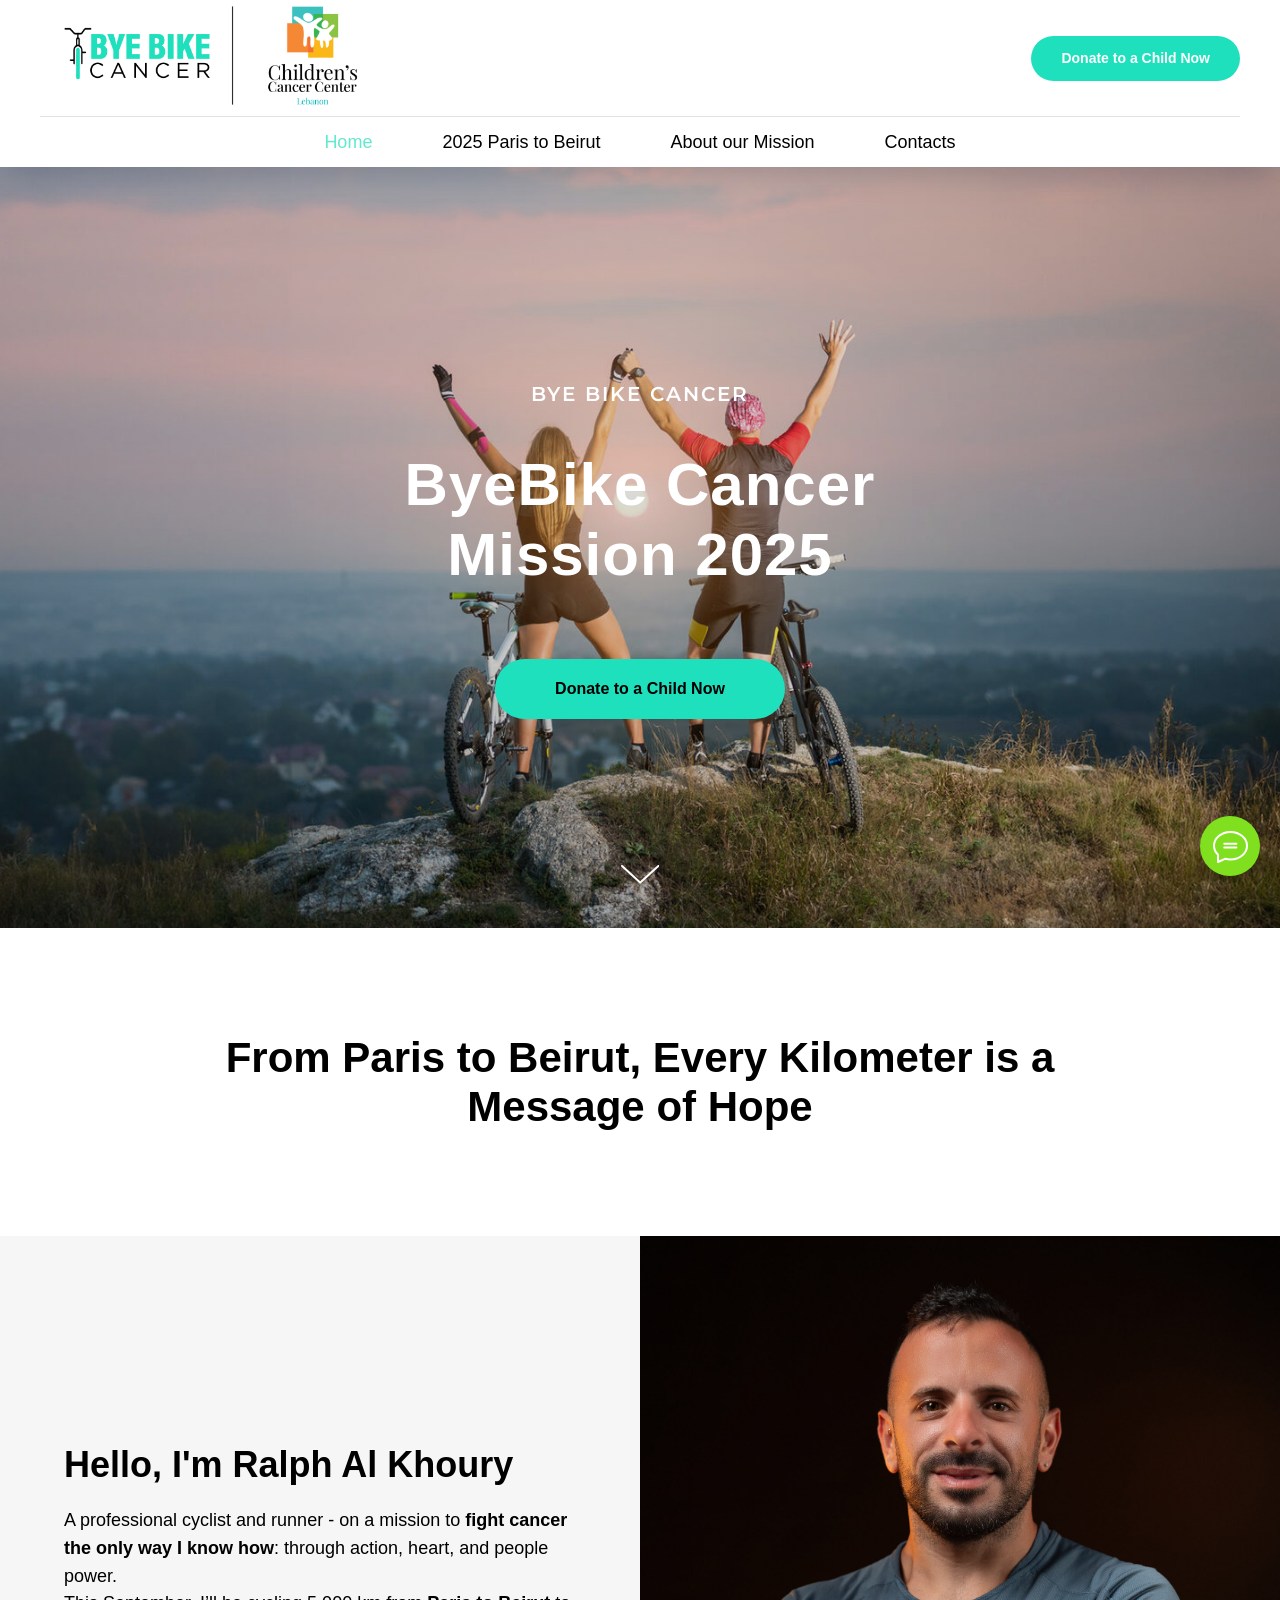
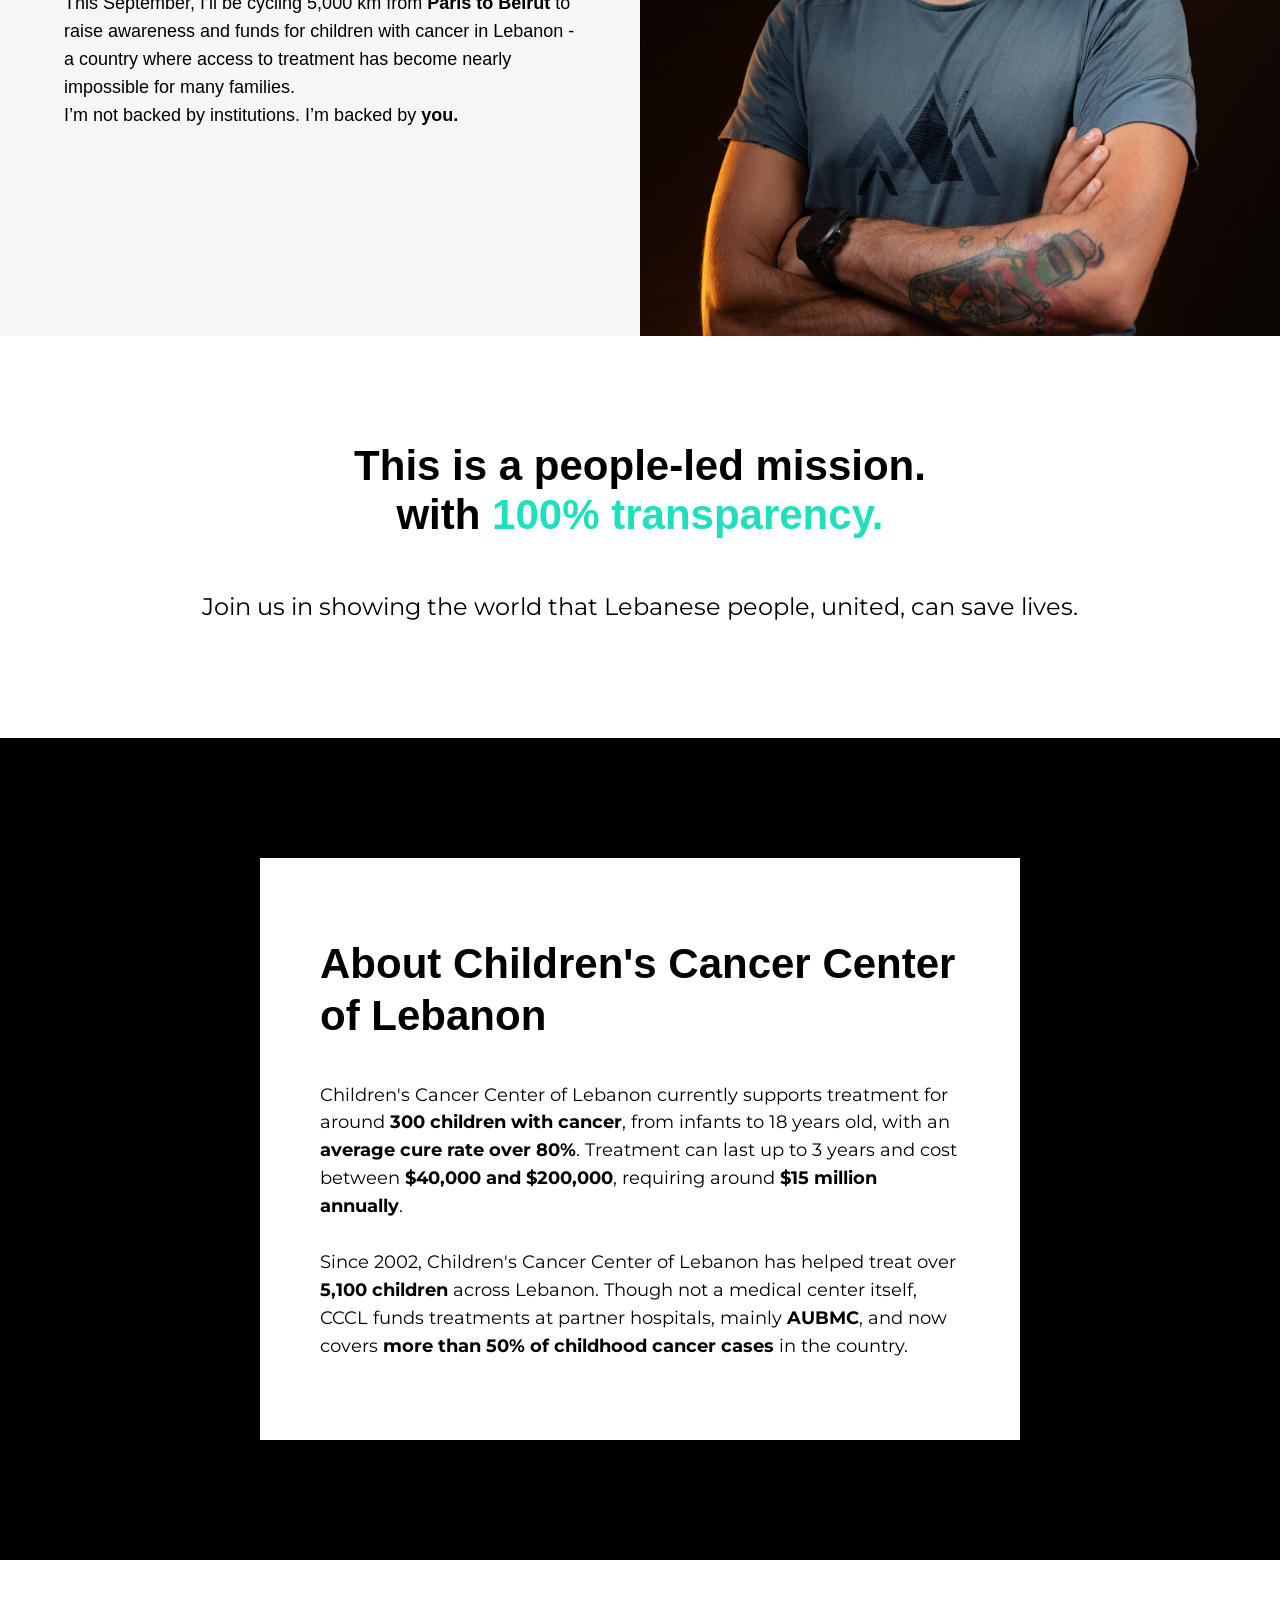
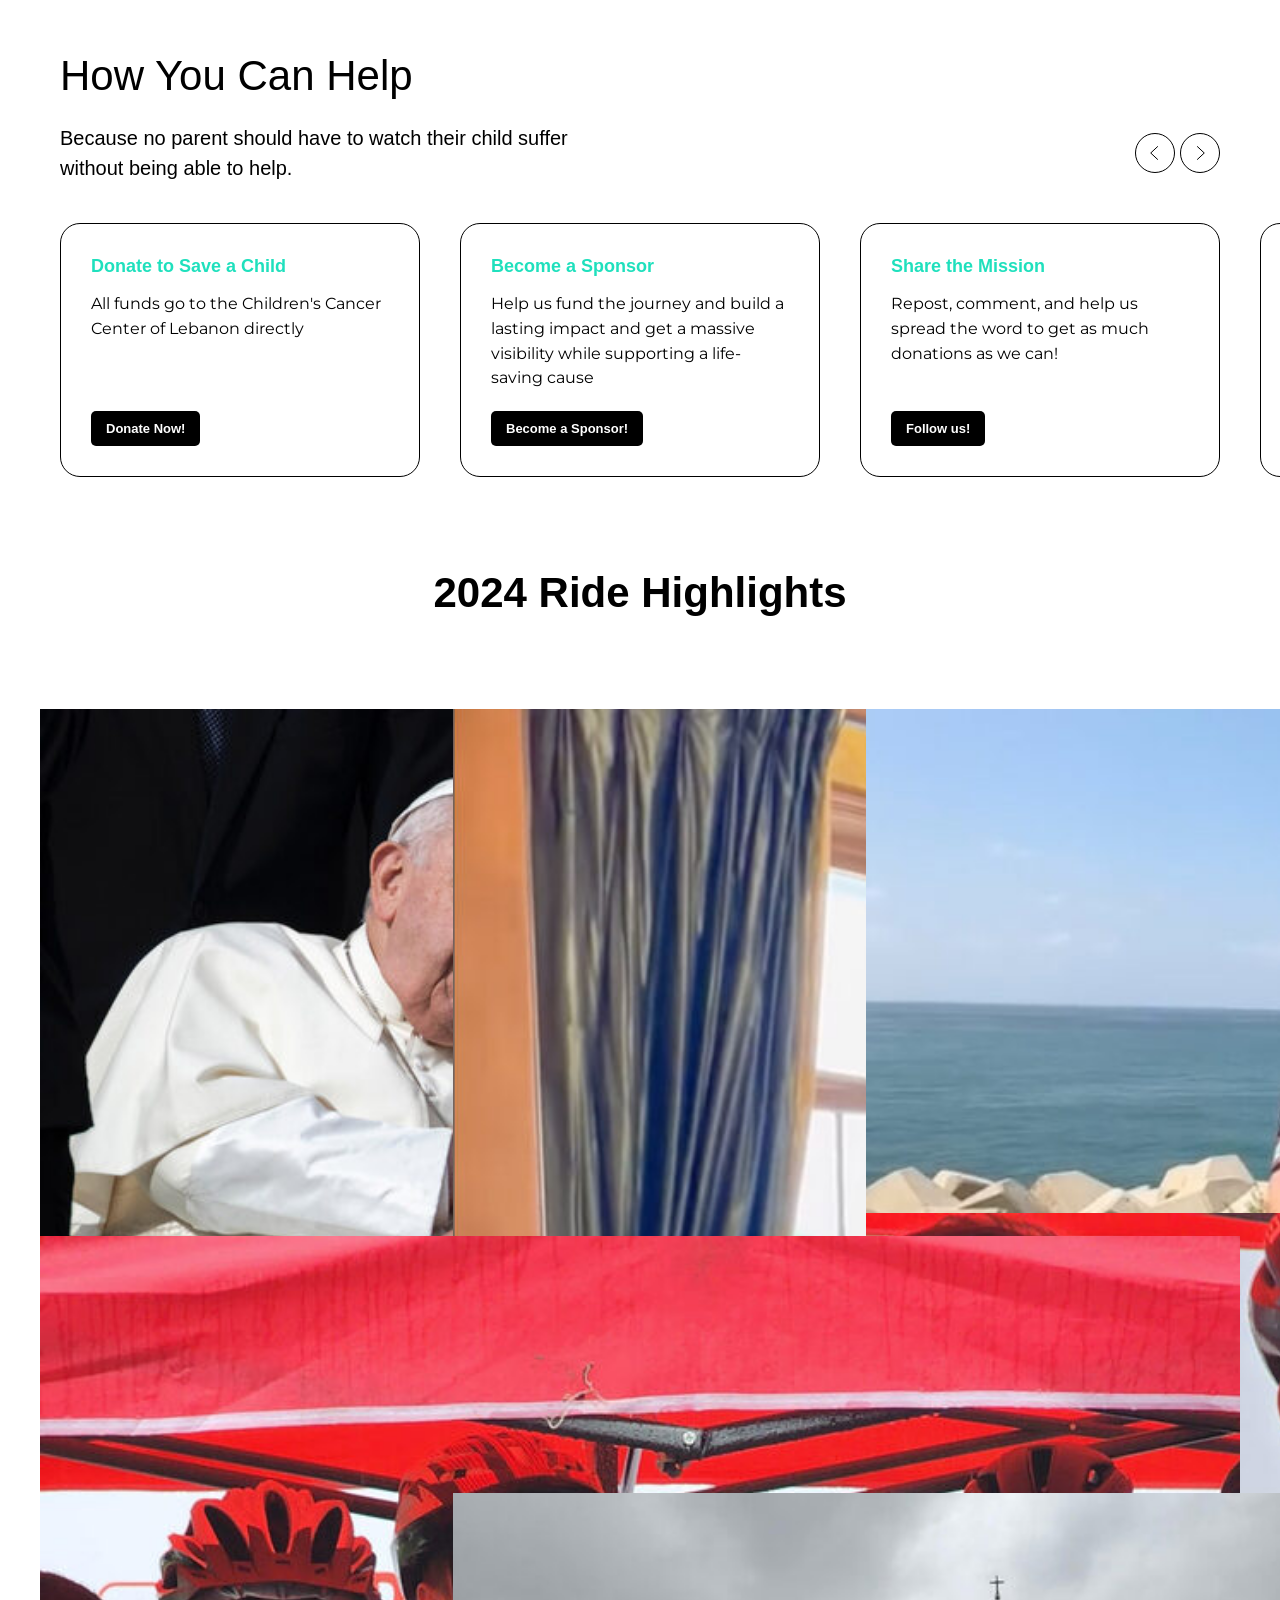
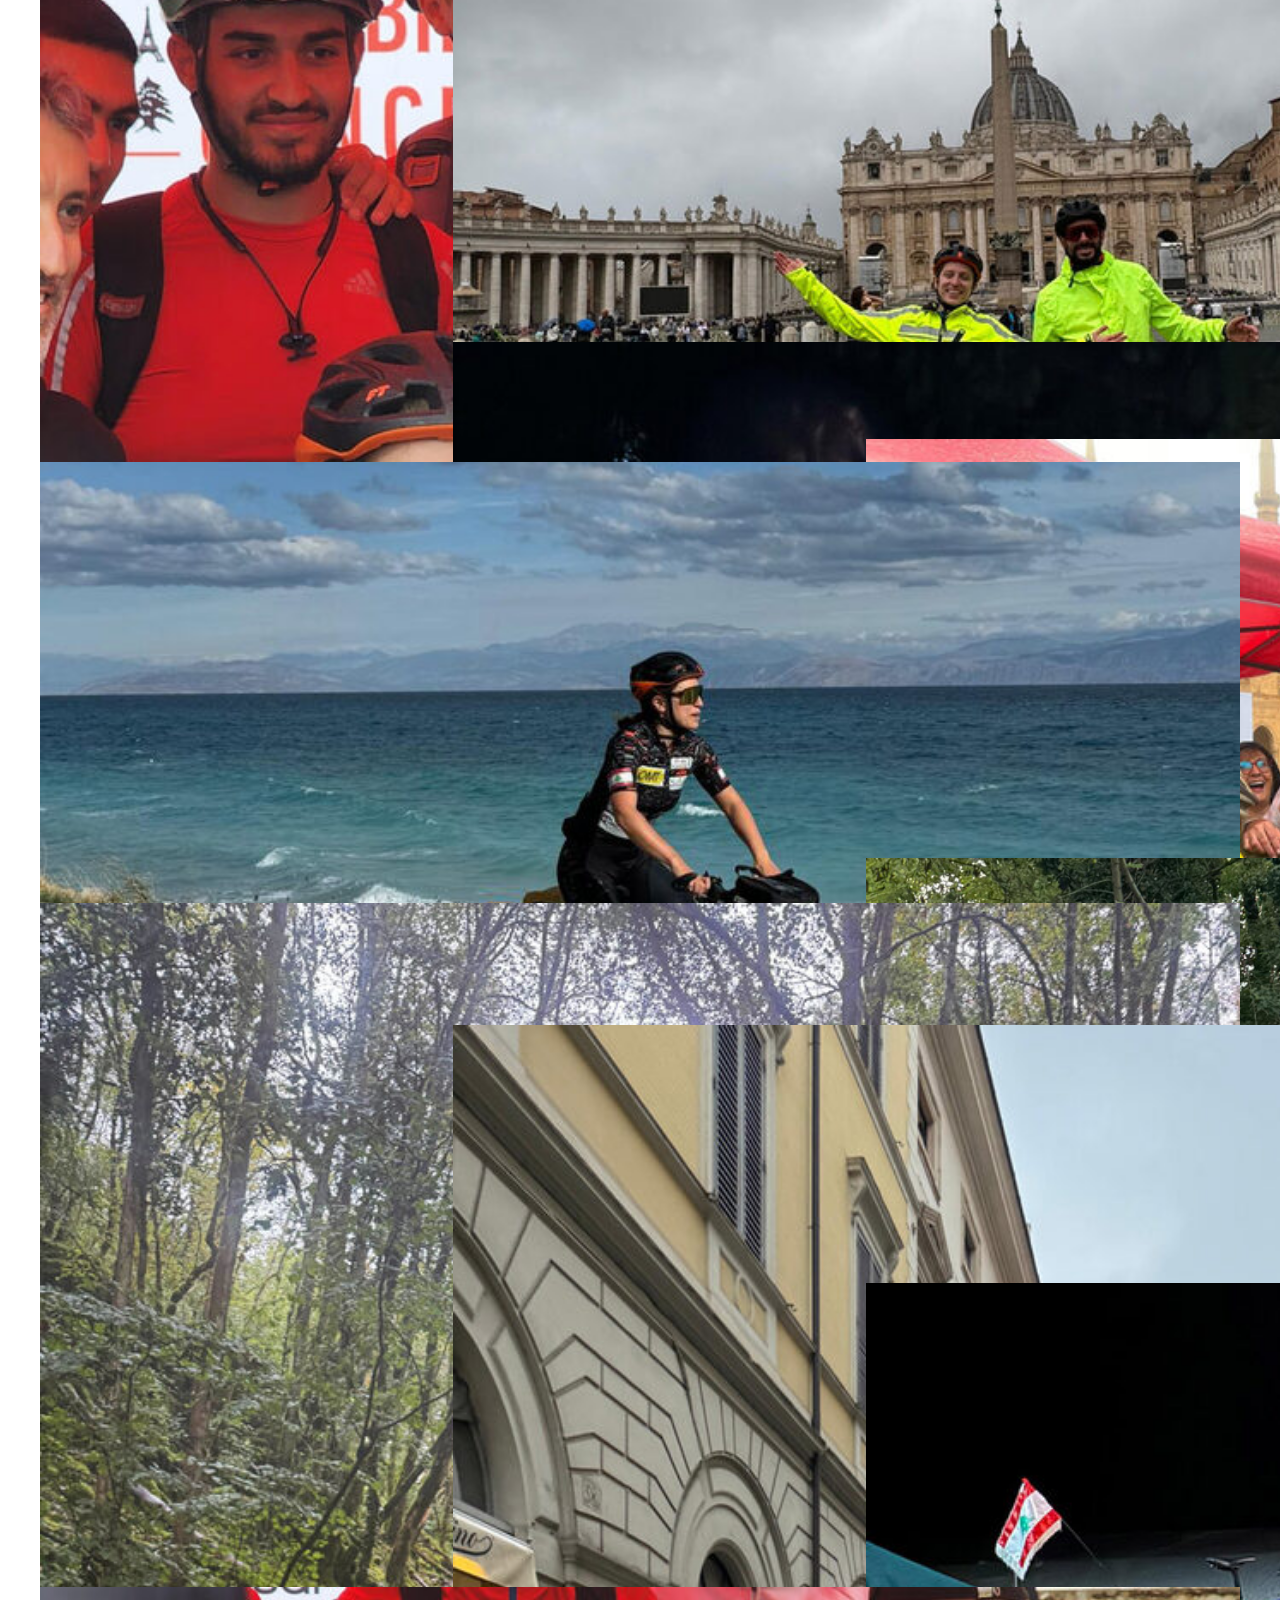
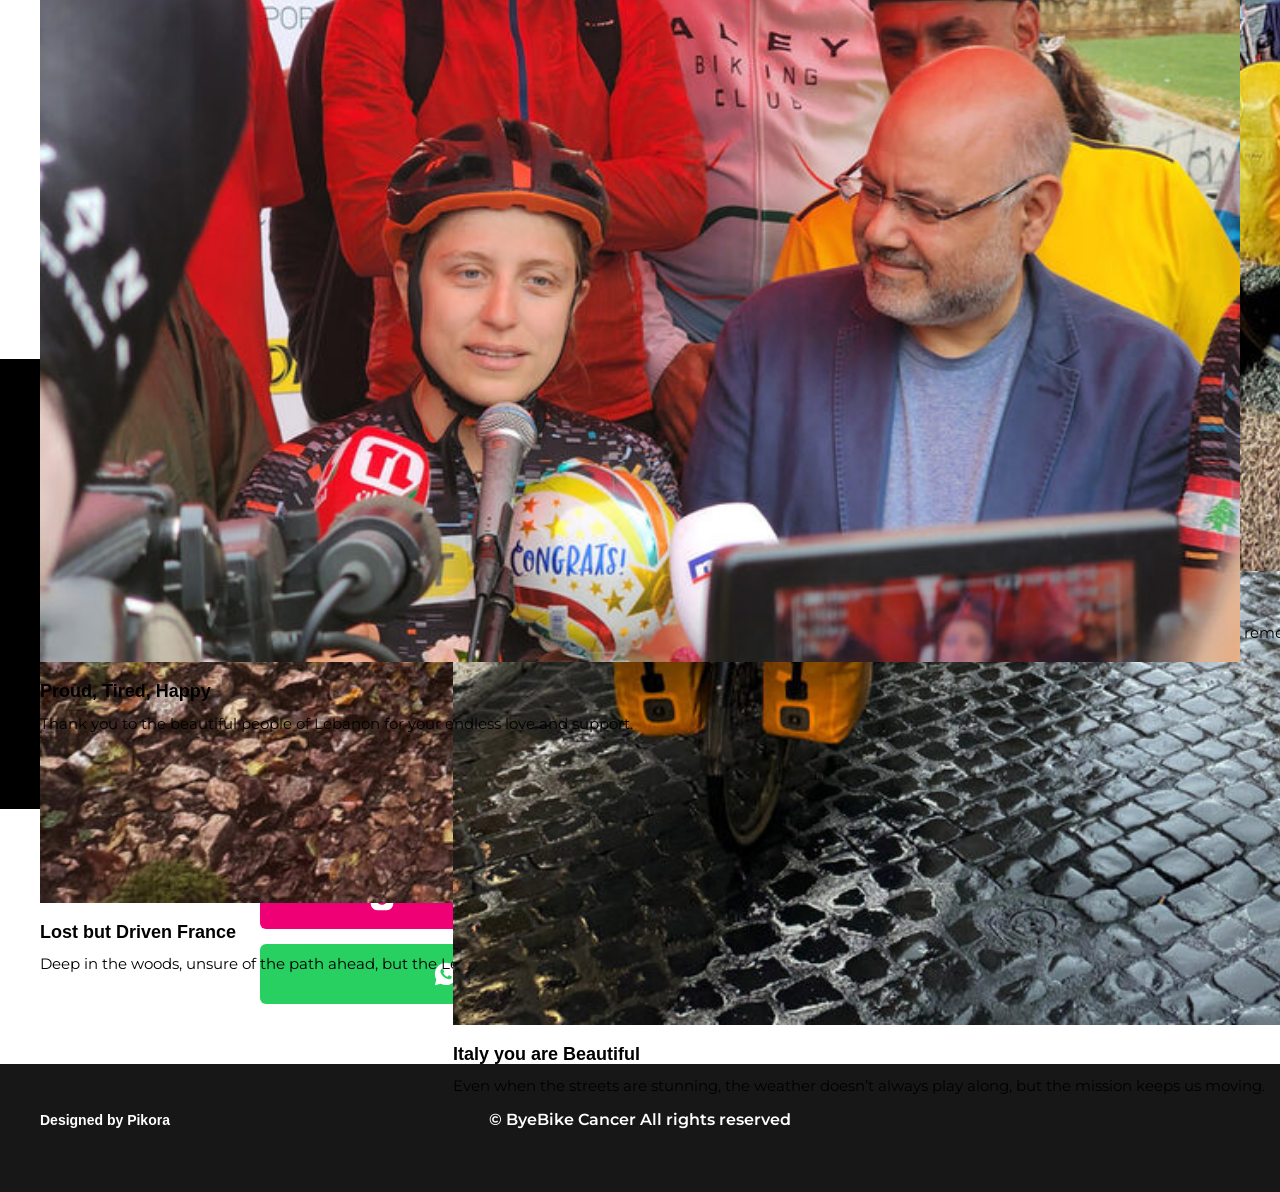
==== arrival/index.html @ 2c9d164e "Add ByeBike Cancer static site converted from Tilda export Clean-URL folder structure for GitHub Pag" ====
<!DOCTYPE html> <html lang="en"> <head> <meta charset="utf-8" /> <meta http-equiv="Content-Type" content="text/html; charset=utf-8" /> <meta name="viewport" content="width=device-width, initial-scale=1.0" /> <!--metatextblock--> <title>ByeBike Cancer | Arrival Event</title> <meta name="description" content="Want to be part of something bigger? If you live in one of the 11 countries we’ll pass through, you can join the Bye Bike Cancer ride for a day, a segment, or just a few meaningful kilometers." /> <meta property="og:url" content="https://byebikecancer.com/arrival/" /> <meta property="og:title" content="ByeBike Cancer | Arrival Event" /> <meta property="og:description" content="Want to be part of something bigger? If you live in one of the 11 countries we’ll pass through, you can join the Bye Bike Cancer ride for a day, a segment, or just a few meaningful kilometers." /> <meta property="og:type" content="website" /> <meta property="og:image" content="https://byebikecancer.com/images/tild3166-3033-4561-a639-646630363264__byebike-cancer-by-ra.jpg" /> <link rel="canonical" href="https://byebikecancer.com/arrival/"> <!--/metatextblock--> <meta name="format-detection" content="telephone=no" /> <meta http-equiv="x-dns-prefetch-control" content="on"> <link rel="dns-prefetch" href="https://ws.tildacdn.com">  <link rel="dns-prefetch" href="https://fonts.tildacdn.com"> <link rel="shortcut icon" href="../images/tild3261-3633-4365-a162-386236326361__byebike-fav.jpg" type="image/x-icon" /> <!-- Assets --> <script src="https://neo.tildacdn.com/js/tilda-fallback-1.0.min.js" async charset="utf-8"></script> <link rel="stylesheet" href="../css/tilda-grid-3.0.min.css" type="text/css" media="all" onerror="this.loaderr='y';"/> <link rel="stylesheet" href="../css/tilda-blocks-page93763986.min.css?t=1769771667" type="text/css" media="all" onerror="this.loaderr='y';" /> <link rel="preconnect" href="https://fonts.gstatic.com"> <link href="https://fonts.googleapis.com/css2?family=Montserrat:wght@100..900&subset=latin,cyrillic" rel="stylesheet"> <link rel="stylesheet" href="../css/tilda-animation-2.0.min.css" type="text/css" media="all" onerror="this.loaderr='y';" /> <link rel="stylesheet" href="../css/tilda-cover-1.0.min.css" type="text/css" media="all" onerror="this.loaderr='y';" /> <link rel="stylesheet" href="../css/tilda-forms-1.0.min.css" type="text/css" media="all" onerror="this.loaderr='y';" /> <script type="text/javascript">TildaFonts=["90001","90002"];</script> <script type="text/javascript" src="../js/tilda-fonts.min.js" charset="utf-8" onerror="this.loaderr='y';"></script> <script nomodule src="../js/tilda-polyfill-1.0.min.js" charset="utf-8"></script> <script type="text/javascript">function t_onReady(func) {if(document.readyState!='loading') {func();} else {document.addEventListener('DOMContentLoaded',func);}}
function t_onFuncLoad(funcName,okFunc,time) {if(typeof window[funcName]==='function') {okFunc();} else {setTimeout(function() {t_onFuncLoad(funcName,okFunc,time);},(time||100));}}function t_throttle(fn,threshhold,scope) {return function() {fn.apply(scope||this,arguments);};}</script> <script src="../js/tilda-scripts-3.0.min.js" charset="utf-8" defer onerror="this.loaderr='y';"></script> <script src="../js/tilda-blocks-page93763986.min.js?t=1769771667" charset="utf-8" async onerror="this.loaderr='y';"></script> <script src="../js/lazyload-1.3.min.export.js" charset="utf-8" async onerror="this.loaderr='y';"></script> <script src="../js/tilda-animation-2.0.min.js" charset="utf-8" async onerror="this.loaderr='y';"></script> <script src="../js/tilda-cover-1.0.min.js" charset="utf-8" async onerror="this.loaderr='y';"></script> <script src="../js/tilda-t431-table-1.0.min.js" charset="utf-8" async onerror="this.loaderr='y';"></script> <script src="../js/tilda-forms-1.0.min.js" charset="utf-8" async onerror="this.loaderr='y';"></script> <script src="../js/tilda-menu-1.0.min.js" charset="utf-8" async onerror="this.loaderr='y';"></script> <script src="../js/tilda-skiplink-1.0.min.js" charset="utf-8" async onerror="this.loaderr='y';"></script> <script src="../js/tilda-events-1.0.min.js" charset="utf-8" async onerror="this.loaderr='y';"></script> <!-- nominify begin --><!-- Google Tag Manager --> <script>(function(w,d,s,l,i){w[l]=w[l]||[];w[l].push({'gtm.start':
new Date().getTime(),event:'gtm.js'});var f=d.getElementsByTagName(s)[0],
j=d.createElement(s),dl=l!='dataLayer'?'&l='+l:'';j.async=true;j.src=
'https://www.googletagmanager.com/gtm.js?id='+i+dl;f.parentNode.insertBefore(j,f);
})(window,document,'script','dataLayer','GTM-M7MP94B8');</script> <!-- End Google Tag Manager --><!-- nominify end --><script type="text/javascript">window.dataLayer=window.dataLayer||[];</script> <script type="text/javascript">(function() {if((/bot|google|yandex|baidu|bing|msn|duckduckbot|teoma|slurp|crawler|spider|robot|crawling|facebook/i.test(navigator.userAgent))===false&&typeof(sessionStorage)!='undefined'&&sessionStorage.getItem('visited')!=='y'&&document.visibilityState){var style=document.createElement('style');style.type='text/css';style.innerHTML='@media screen and (min-width: 980px) {.t-records {opacity: 0;}.t-records_animated {-webkit-transition: opacity ease-in-out .2s;-moz-transition: opacity ease-in-out .2s;-o-transition: opacity ease-in-out .2s;transition: opacity ease-in-out .2s;}.t-records.t-records_visible {opacity: 1;}}';document.getElementsByTagName('head')[0].appendChild(style);function t_setvisRecs(){var alr=document.querySelectorAll('.t-records');Array.prototype.forEach.call(alr,function(el) {el.classList.add("t-records_animated");});setTimeout(function() {Array.prototype.forEach.call(alr,function(el) {el.classList.add("t-records_visible");});sessionStorage.setItem("visited","y");},400);}
document.addEventListener('DOMContentLoaded',t_setvisRecs);}})();</script></head> <body class="t-body" style="margin:0;"> <!--allrecords--> <div id="allrecords" data-tilda-export="yes" class="t-records" data-hook="blocks-collection-content-node" data-tilda-project-id="13927579" data-tilda-page-id="93763986" data-tilda-page-alias="arrival" data-tilda-formskey="f36ff591d635877b6b72a7b013927579" data-tilda-cookie="no" data-tilda-lazy="yes" data-tilda-root-zone="one" data-tilda-project-headcode="yes" data-tilda-project-country="LB"> <!--header--> <header id="t-header" class="t-records" data-hook="blocks-collection-content-node" data-tilda-project-id="13927579" data-tilda-page-id="72456773" data-tilda-page-alias="menu" data-tilda-formskey="f36ff591d635877b6b72a7b013927579" data-tilda-cookie="no" data-tilda-lazy="yes" data-tilda-root-zone="one" data-tilda-project-headcode="yes" data-tilda-project-country="LB"> <div id="rec1166727266" class="r t-rec" style=" " data-animationappear="off" data-record-type="967"> <!-- T967 --> <div id="nav1166727266marker"></div> <div class="tmenu-mobile"> <div class="tmenu-mobile__container"> <div class="tmenu-mobile__text t-name t-name_md" field="menu_mob_title">&nbsp;</div> <button type="button"
class="t-menuburger t-menuburger_first "
aria-label="Navigation menu"
aria-expanded="false"> <span style="background-color:#000;"></span> <span style="background-color:#000;"></span> <span style="background-color:#000;"></span> <span style="background-color:#000;"></span> </button> <script>function t_menuburger_init(recid) {var rec=document.querySelector('#rec' + recid);if(!rec) return;var burger=rec.querySelector('.t-menuburger');if(!burger) return;var isSecondStyle=burger.classList.contains('t-menuburger_second');if(isSecondStyle&&!window.isMobile&&!('ontouchend' in document)) {burger.addEventListener('mouseenter',function() {if(burger.classList.contains('t-menuburger-opened')) return;burger.classList.remove('t-menuburger-unhovered');burger.classList.add('t-menuburger-hovered');});burger.addEventListener('mouseleave',function() {if(burger.classList.contains('t-menuburger-opened')) return;burger.classList.remove('t-menuburger-hovered');burger.classList.add('t-menuburger-unhovered');setTimeout(function() {burger.classList.remove('t-menuburger-unhovered');},300);});}
burger.addEventListener('click',function() {if(!burger.closest('.tmenu-mobile')&&!burger.closest('.t450__burger_container')&&!burger.closest('.t466__container')&&!burger.closest('.t204__burger')&&!burger.closest('.t199__js__menu-toggler')) {burger.classList.toggle('t-menuburger-opened');burger.classList.remove('t-menuburger-unhovered');}});var menu=rec.querySelector('[data-menu="yes"]');if(!menu) return;var menuLinks=menu.querySelectorAll('.t-menu__link-item');var submenuClassList=['t978__menu-link_hook','t978__tm-link','t966__tm-link','t794__tm-link','t-menusub__target-link'];Array.prototype.forEach.call(menuLinks,function(link) {link.addEventListener('click',function() {var isSubmenuHook=submenuClassList.some(function(submenuClass) {return link.classList.contains(submenuClass);});if(isSubmenuHook) return;burger.classList.remove('t-menuburger-opened');});});menu.addEventListener('clickedAnchorInTooltipMenu',function() {burger.classList.remove('t-menuburger-opened');});}
t_onReady(function() {t_onFuncLoad('t_menuburger_init',function(){t_menuburger_init('1166727266');});});</script> <style>.t-menuburger{position:relative;flex-shrink:0;width:28px;height:20px;padding:0;border:none;background-color:transparent;outline:none;-webkit-transform:rotate(0deg);transform:rotate(0deg);transition:transform .5s ease-in-out;cursor:pointer;z-index:999;}.t-menuburger span{display:block;position:absolute;width:100%;opacity:1;left:0;-webkit-transform:rotate(0deg);transform:rotate(0deg);transition:.25s ease-in-out;height:3px;background-color:#000;}.t-menuburger span:nth-child(1){top:0px;}.t-menuburger span:nth-child(2),.t-menuburger span:nth-child(3){top:8px;}.t-menuburger span:nth-child(4){top:16px;}.t-menuburger__big{width:42px;height:32px;}.t-menuburger__big span{height:5px;}.t-menuburger__big span:nth-child(2),.t-menuburger__big span:nth-child(3){top:13px;}.t-menuburger__big span:nth-child(4){top:26px;}.t-menuburger__small{width:22px;height:14px;}.t-menuburger__small span{height:2px;}.t-menuburger__small span:nth-child(2),.t-menuburger__small span:nth-child(3){top:6px;}.t-menuburger__small span:nth-child(4){top:12px;}.t-menuburger-opened span:nth-child(1){top:8px;width:0%;left:50%;}.t-menuburger-opened span:nth-child(2){-webkit-transform:rotate(45deg);transform:rotate(45deg);}.t-menuburger-opened span:nth-child(3){-webkit-transform:rotate(-45deg);transform:rotate(-45deg);}.t-menuburger-opened span:nth-child(4){top:8px;width:0%;left:50%;}.t-menuburger-opened.t-menuburger__big span:nth-child(1){top:6px;}.t-menuburger-opened.t-menuburger__big span:nth-child(4){top:18px;}.t-menuburger-opened.t-menuburger__small span:nth-child(1),.t-menuburger-opened.t-menuburger__small span:nth-child(4){top:6px;}@media (hover),(min-width:0\0){.t-menuburger_first:hover span:nth-child(1){transform:translateY(1px);}.t-menuburger_first:hover span:nth-child(4){transform:translateY(-1px);}.t-menuburger_first.t-menuburger__big:hover span:nth-child(1){transform:translateY(3px);}.t-menuburger_first.t-menuburger__big:hover span:nth-child(4){transform:translateY(-3px);}}.t-menuburger_second span:nth-child(2),.t-menuburger_second span:nth-child(3){width:80%;left:20%;right:0;}@media (hover),(min-width:0\0){.t-menuburger_second.t-menuburger-hovered span:nth-child(2),.t-menuburger_second.t-menuburger-hovered span:nth-child(3){animation:t-menuburger-anim 0.3s ease-out normal forwards;}.t-menuburger_second.t-menuburger-unhovered span:nth-child(2),.t-menuburger_second.t-menuburger-unhovered span:nth-child(3){animation:t-menuburger-anim2 0.3s ease-out normal forwards;}}.t-menuburger_second.t-menuburger-opened span:nth-child(2),.t-menuburger_second.t-menuburger-opened span:nth-child(3){left:0;right:0;width:100%!important;}.t-menuburger_third span:nth-child(4){width:70%;left:unset;right:0;}@media (hover),(min-width:0\0){.t-menuburger_third:not(.t-menuburger-opened):hover span:nth-child(4){width:100%;}}.t-menuburger_third.t-menuburger-opened span:nth-child(4){width:0!important;right:50%;}.t-menuburger_fourth{height:12px;}.t-menuburger_fourth.t-menuburger__small{height:8px;}.t-menuburger_fourth.t-menuburger__big{height:18px;}.t-menuburger_fourth span:nth-child(2),.t-menuburger_fourth span:nth-child(3){top:4px;opacity:0;}.t-menuburger_fourth span:nth-child(4){top:8px;}.t-menuburger_fourth.t-menuburger__small span:nth-child(2),.t-menuburger_fourth.t-menuburger__small span:nth-child(3){top:3px;}.t-menuburger_fourth.t-menuburger__small span:nth-child(4){top:6px;}.t-menuburger_fourth.t-menuburger__small span:nth-child(2),.t-menuburger_fourth.t-menuburger__small span:nth-child(3){top:3px;}.t-menuburger_fourth.t-menuburger__small span:nth-child(4){top:6px;}.t-menuburger_fourth.t-menuburger__big span:nth-child(2),.t-menuburger_fourth.t-menuburger__big span:nth-child(3){top:6px;}.t-menuburger_fourth.t-menuburger__big span:nth-child(4){top:12px;}@media (hover),(min-width:0\0){.t-menuburger_fourth:not(.t-menuburger-opened):hover span:nth-child(1){transform:translateY(1px);}.t-menuburger_fourth:not(.t-menuburger-opened):hover span:nth-child(4){transform:translateY(-1px);}.t-menuburger_fourth.t-menuburger__big:not(.t-menuburger-opened):hover span:nth-child(1){transform:translateY(3px);}.t-menuburger_fourth.t-menuburger__big:not(.t-menuburger-opened):hover span:nth-child(4){transform:translateY(-3px);}}.t-menuburger_fourth.t-menuburger-opened span:nth-child(1),.t-menuburger_fourth.t-menuburger-opened span:nth-child(4){top:4px;}.t-menuburger_fourth.t-menuburger-opened span:nth-child(2),.t-menuburger_fourth.t-menuburger-opened span:nth-child(3){opacity:1;}@keyframes t-menuburger-anim{0%{width:80%;left:20%;right:0;}50%{width:100%;left:0;right:0;}100%{width:80%;left:0;right:20%;}}@keyframes t-menuburger-anim2{0%{width:80%;left:0;}50%{width:100%;right:0;left:0;}100%{width:80%;left:20%;right:0;}}</style> </div> </div> <style>.tmenu-mobile{background-color:#111;display:none;width:100%;top:0;z-index:990;}.tmenu-mobile_positionfixed{position:fixed;}.tmenu-mobile__text{color:#fff;}.tmenu-mobile__container{min-height:64px;padding:20px;position:relative;box-sizing:border-box;display:-webkit-flex;display:-ms-flexbox;display:flex;-webkit-align-items:center;-ms-flex-align:center;align-items:center;-webkit-justify-content:space-between;-ms-flex-pack:justify;justify-content:space-between;}.tmenu-mobile__list{display:block;}.tmenu-mobile__burgerlogo{display:inline-block;font-size:24px;font-weight:400;white-space:nowrap;vertical-align:middle;}.tmenu-mobile__imglogo{height:auto;display:block;max-width:300px!important;box-sizing:border-box;padding:0;margin:0 auto;}@media screen and (max-width:980px){.tmenu-mobile__menucontent_hidden{display:none;height:100%;}.tmenu-mobile{display:block;}}@media screen and (max-width:980px){#rec1166727266 .t-menuburger{-webkit-order:1;-ms-flex-order:1;order:1;}}</style> <div id="nav1166727266" class="t967 t967__positionabsolute tmenu-mobile__menucontent_hidden" style="background-color: rgba(255,255,255,1); " data-bgcolor-hex="#ffffff" data-bgcolor-rgba="rgba(255,255,255,1)" data-navmarker="nav1166727266marker" data-appearoffset="" data-bgopacity-two="100" data-menushadow="" data-menushadow-css="0px 15px 30px -10px rgba(0,11,48,0.2)" data-bgopacity="1" data-bgcolor-rgba-afterscroll="rgba(255,255,255,1)" data-menu-items-align="center" data-menu="yes"> <div class="t967__maincontainer "> <div class="t967__top" style="height:13vh;"> <div class="t967__logo"> <div style="display: block;"> <a href="../"> <img class="t967__imglogo t967__imglogomobile"
src="../images/tild3062-6537-4130-b038-353565386162__00-logos.png"
imgfield="img"
style="max-width: 350px; width: 350px;"
alt=""> </a> </div> </div> <nav class="t967__listwrapper t967__mobilelist"> <ul role="list" class="t967__list"> <li class="t967__list-item"
style="padding:0 35px 0 0;"> <a class="t-menu__link-item"
href="../" data-menu-submenu-hook="" data-menu-item-number="1">
Home
</a> </li> <li class="t967__list-item"
style="padding:0 35px;"> <a class="t-menu__link-item"
href="../ride2025/" data-menu-submenu-hook="" data-menu-item-number="2">
2025 Paris to Beirut
</a> </li> <li class="t967__list-item"
style="padding:0 35px;"> <a class="t-menu__link-item"
href="../mission/" data-menu-submenu-hook="" data-menu-item-number="3">
About our Mission
</a> </li> <li class="t967__list-item"
style="padding:0 0 0 35px;"> <a class="t-menu__link-item"
href="../contact/" data-menu-submenu-hook="" data-menu-item-number="4">
Contacts
</a> </li> </ul> </nav> <div class="t967__additionalwrapper"> <a
class="t-btn t-btnflex t-btnflex_type_button t-btnflex_sm t967__button"
href="https://fundahope.com/en/campaigns/byebike-cancer"
target="_blank"><span class="t-btnflex__text">Donate to a Child Now</span> <style>#rec1166727266 .t-btnflex.t-btnflex_type_button {color:#ffffff;background-color:#1fe0bd;--border-width:0px;border-style:none !important;border-radius:100px;box-shadow:none !important;transition-duration:0.2s;transition-property:background-color,color,border-color,box-shadow,opacity,transform,gap;transition-timing-function:ease-in-out;}</style></a> </div> </div> <div class="t967__bottom" style="height:50px;"> <div class="t967__middlelinewrapper"> <div class="t967__linewrapper"> <div
class="t-divider t967__horizontalline" data-divider-fieldset="color,bordersize,opacity"
style=" "></div> </div> </div> <div class="t967__bottomwrapper" style="height:50px;"> <nav class="t967__listwrapper t967__desktoplist"> <ul role="list" class="t967__list t-menu__list t967__menualign_center" style=""> <li class="t967__list-item"
style="padding:0 35px 0 0;"> <a class="t-menu__link-item"
href="../" data-menu-submenu-hook="" data-menu-item-number="1">
Home
</a> </li> <li class="t967__list-item"
style="padding:0 35px;"> <a class="t-menu__link-item"
href="../ride2025/" data-menu-submenu-hook="" data-menu-item-number="2">
2025 Paris to Beirut
</a> </li> <li class="t967__list-item"
style="padding:0 35px;"> <a class="t-menu__link-item"
href="../mission/" data-menu-submenu-hook="" data-menu-item-number="3">
About our Mission
</a> </li> <li class="t967__list-item"
style="padding:0 0 0 35px;"> <a class="t-menu__link-item"
href="../contact/" data-menu-submenu-hook="" data-menu-item-number="4">
Contacts
</a> </li> </ul> </nav> </div> </div> </div> </div> <style>@media screen and (max-width:980px){#rec1166727266 .t967__leftcontainer{padding:20px;}}@media screen and (max-width:980px){#rec1166727266 .t967__imglogo{padding:20px 0;}}</style> <style>@media screen and (max-width:980px){#rec1166727266 .tmenu-mobile{background-color:#ffffff;}}</style> <script>t_onReady(function() {t_onFuncLoad('t_menu__highlightActiveLinks',function() {t_menu__highlightActiveLinks('.t967 .t-menu__link-item');});});t_onFuncLoad('t_menu__setBGcolor',function() {window.addEventListener('resize',t_throttle(function() {t_menu__setBGcolor('1166727266','.t967');}));});t_onReady(function() {t_onFuncLoad('t_menu__setBGcolor',function() {t_menu__setBGcolor('1166727266','.t967');});t_onFuncLoad('t_menu__interactFromKeyboard',function() {t_menu__interactFromKeyboard('1166727266');});});</script> <script>t_onReady(function() {var rec=document.querySelector('#rec1166727266');if(!rec) return;var wrapperBlock=rec.querySelector('.t967');if(!wrapperBlock) return;t_onFuncLoad('t_menu__createMobileMenu',function() {t_menu__createMobileMenu('1166727266','.t967');});});</script> <style>#rec1166727266 .t-menu__link-item{-webkit-transition:color 0.3s ease-in-out,opacity 0.3s ease-in-out;transition:color 0.3s ease-in-out,opacity 0.3s ease-in-out;}#rec1166727266 .t-menu__link-item.t-active:not(.t978__menu-link){color:#1fe0bd !important;}#rec1166727266 .t-menu__link-item:not(.t-active):not(.tooltipstered):hover{color:#1fe0bd !important;}#rec1166727266 .t-menu__link-item:not(.t-active):not(.tooltipstered):focus-visible{color:#1fe0bd !important;}@supports (overflow:-webkit-marquee) and (justify-content:inherit){#rec1166727266 .t-menu__link-item,#rec1166727266 .t-menu__link-item.t-active{opacity:1 !important;}}</style> <style> #rec1166727266 .t967__additional-descr{font-family:'Montserrat';}</style> <style>#rec1166727266 .t967 {box-shadow:0px 15px 30px -10px rgba(0,11,48,0.2);}</style> </div> <div id="rec1183327201" class="r t-rec" style=" " data-animationappear="off" data-record-type="825"> <!-- t825 --> <div class="t825"> <div class="t825__btn"
style="bottom:20px;right:20px;left:initial;"> <button type="button" class="t825__btn_wrapper t825__btn_animate" style="background:#80e01f;"> <div class="t825__animated-circle" style="border-color:#80e01f;"></div> <svg role="presentation" class="t825__icon" width="35" height="32" viewBox="0 0 35 32" fill="none" xmlns="http://www.w3.org/2000/svg"> <path stroke="#ffffff" stroke-width="2" stroke-miterlimit="10" stroke-linecap="round" stroke-linejoin="round" fill="none" d="M11.2667 12.6981H23.3667M11.2667 16.4717H23.3667M4.8104 23.5777C2.4311 21.1909 1 18.1215 1 14.7736C1 7.16679 8.38723 1 17.5 1C26.6128 1 34 7.16679 34 14.7736C34 22.3804 26.6128 28.5472 17.5 28.5472C15.6278 28.5472 13.8286 28.2868 12.1511 27.8072L12 27.7925L5.03333 31V23.8219L4.8104 23.5777Z" /> </svg> <svg role="presentation" class="t825__icon-close" width="16px" height="16px" viewBox="0 0 23 23" version="1.1" xmlns="http://www.w3.org/2000/svg" xmlns:xlink="http://www.w3.org/1999/xlink"> <g stroke="none" stroke-width="1" fill="#000" fill-rule="evenodd"> <rect transform="translate(11.313708, 11.313708) rotate(-45.000000) translate(-11.313708, -11.313708)" x="10.3137085" y="-3.6862915" width="2" height="30"></rect> <rect transform="translate(11.313708, 11.313708) rotate(-315.000000) translate(-11.313708, -11.313708)" x="10.3137085" y="-3.6862915" width="2" height="30"></rect> </g> </svg> </button> </div> <div class="t825__popup" data-track-popup="/tilda/popup/rec1183327201/opened"> <div class="t825__popup-container" style="bottom:95px;right:20px;left:initial;"> <div class="t825__mobile-top-panel"> <div class="t825__mobile-top-panel_wrapper"> <button type="button" class="t825__mobile-close"> <svg role="presentation" class="t825__mobile-icon-close" width="16" height="16" viewBox="0 0 23 23" xmlns="http://www.w3.org/2000/svg"> <g fill="#fff" fill-rule="evenodd"> <path d="M0 1.414 1.415 0l21.213 21.213-1.414 1.414z"/> <path d="m21.213 0 1.414 1.415L1.414 22.628 0 21.214z"/> </g> </svg> </button> </div> </div> <div class="t825__wrapper" style=""> <div class="t825__text-wrapper"> <div class="t825__title t-name t-name_xl">Contact us</div> </div> <div class="t825__messenger-wrapper"> <!-- new soclinks --> <div class="t825__messenger-block t825__messenger-block_single "><a href="https://wa.me/9613461106?text=WhatsApp" class="t825__messenger t825__whatsapp t-name t-name_lg" target="_blank" rel="nofollow noopener"><svg role="presentation" width="62" height="62" xmlns="http://www.w3.org/2000/svg"><g fill="#27D061" fill-rule="nonzero"><path d="M32.367 14.888c-8.275 0-15.004 6.726-15.007 14.993a14.956 14.956 0 0 0 2.294 7.98l.356.567-1.515 5.533 5.677-1.488.548.325a14.979 14.979 0 0 0 7.634 2.09h.006c8.268 0 14.997-6.727 15-14.995a14.9 14.9 0 0 0-4.389-10.608 14.898 14.898 0 0 0-10.604-4.397zm8.417 21.34c-.369 1.052-2.138 2.013-2.989 2.142-.763.116-1.728.164-2.789-.179a25.28 25.28 0 0 1-2.524-.949c-4.444-1.95-7.345-6.502-7.566-6.802-.222-.301-1.809-2.443-1.809-4.661 0-2.218 1.144-3.307 1.55-3.759.406-.451.886-.564 1.181-.564.295 0 .591.003.849.016.272.014.637-.105.996.773.37.903 1.255 3.12 1.366 3.346.11.225.185.488.037.79-.148.3-.222.488-.443.75-.222.264-.465.588-.664.79-.222.224-.453.469-.194.92.258.45 1.147 1.926 2.463 3.12 1.692 1.535 3.119 2.011 3.562 2.237.443.226.701.188.96-.113.258-.3 1.106-1.316 1.401-1.766.295-.45.59-.376.997-.226.406.15 2.583 1.24 3.026 1.466.443.226.738.338.849.526.11.188.11 1.09-.259 2.143z" /><path d="M31 0C13.88 0 0 13.88 0 31c0 17.12 13.88 31 31 31 17.12 0 31-13.88 31-31C62 13.88 48.12 0 31 0zm1.283 47.573h-.007c-3 0-5.948-.75-8.566-2.171l-9.502 2.48 2.543-9.243a17.735 17.735 0 0 1-2.392-8.918c.003-9.836 8.044-17.838 17.924-17.838 4.795.002 9.296 1.86 12.68 5.232 3.384 3.371 5.247 7.853 5.245 12.62-.004 9.836-8.046 17.838-17.925 17.838z" /></g></svg></a><div class="t825__messenger-descr t-descr t-descr_xs">WhatsApp</div></div> <!-- /new soclinks --> </div> </div> </div> </div> </div> <style>#rec1183327201 .t825__btn-text{background:#f6f6f6;}#rec1183327201 .t825__btn-text::after{border-left-color:#f6f6f6;border-right-color:transparent;}#rec1183327201 .t825__btn-text{color:#242424;}</style> <script>t_onReady(function() {t_onFuncLoad('t825_initPopup',function() {t825_initPopup('1183327201');});});</script> </div> </header> <!--/header--> <div id="rec1541276201" class="r t-rec t-rec_pb_45 t-screenmin-980px" style="padding-bottom:45px; " data-record-type="126" data-screen-min="980px"> <!-- T118 --> <div class="t118"> <div class="t-container"> <div class="t-col t-col_12 "> <div class="t-divider t118__line" style="background-color:#000000;opacity:0.2;"></div> </div> </div> </div> </div> <div id="rec1571068261" class="r t-rec" style=" " data-record-type="305"> <div class="t303"> <script>window.location.replace("/" + window.location.search + window.location.hash);</script> <noscript>
Redirect to URL: <a href="../">/</a> </noscript> </div> </div> <div id="rec1540965441" class="r t-rec t-rec_pt_210 t-rec_pb_90 t-screenmin-980px" style="padding-top:210px;padding-bottom:90px; " data-record-type="489" data-screen-min="980px"> <!-- T489 --> <div class="t489"> <div class="t-container"> <div class="t489__top t-col t-col_6 "> <div class="t489__title t-title t-title_md t-animate" data-animate-style="fadeinup" data-animate-group="yes" data-animate-order="1" field="title"><span style="font-size: 28px;">Gathering Point 1 </span><br /><span style="color: rgb(31, 224, 189);">Beirut Coral</span> <br /><span style="font-size: 36px;">5-45am </span><br /><span style="font-size: 36px;">Sat - Nov 22</span></div> </div> <div class="t-col t-col_6 "> <div class="t489__descr t-descr t-descr_md t-animate" data-animate-style="fadeinup" data-animate-group="yes" data-animate-order="3" data-animate-delay="0.5" field="descr">From there, we’ll head <strong>together by bus to Tripoli</strong>, where the final ride to the <strong>Children’s Cancer Center of Lebanon</strong> will begin.<br /><br />For riders joining from Beirut with their <strong>own bicycles</strong>, please <strong>drop off your bike at Coral HD</strong> on <strong>Friday, November 21, before 7:00 PM</strong> to ensure safe transport to Tripoli. <br /><br /><strong style="font-weight: 700;">Location: </strong>Coral HR, Amaret El Raoucheh Building, 583 Avenue de Gaulle, Raoucheh, Beirut</div> </div> </div> </div> <style> #rec1540965441 .t489__descr{font-family:'Montserrat';}</style> </div> <div id="rec1541343561" class="r t-rec t-rec_pt_45 t-rec_pb_45 t-screenmax-980px" style="padding-top:45px;padding-bottom:45px; " data-record-type="489" data-screen-max="980px"> <!-- T489 --> <div class="t489"> <div class="t-container"> <div class="t489__top t-col t-col_6 "> <div class="t489__title t-title t-title_md t-animate" data-animate-style="fadeinup" data-animate-group="yes" data-animate-order="1" field="title"><span style="font-size: 28px;">Gathering Point 1 </span><br /><span style="color: rgb(31, 224, 189);">Beirut Coral</span> <br /><span style="font-size: 36px;">5-45am </span><br /><span style="font-size: 36px;">Sat - Nov 22</span></div> </div> <div class="t-col t-col_6 "> <div class="t489__descr t-descr t-descr_md t-animate" data-animate-style="fadeinup" data-animate-group="yes" data-animate-order="3" data-animate-delay="0.5" field="descr">From there, we’ll head <strong>together by bus to Tripoli</strong>, where the final ride to the <strong>Children’s Cancer Center of Lebanon</strong> will begin.<br /><br />For riders joining from Beirut with their <strong>own bicycles</strong>, please <strong>drop off your bike at Coral HD</strong> on <strong>Friday, November 21, before 7:00 PM</strong> to ensure safe transport to Tripoli. <br /><br /><strong style="font-weight: 700;">Location: </strong>Coral HR, Amaret El Raoucheh Building, 583 Avenue de Gaulle, Raoucheh, Beirut</div> </div> </div> </div> <style> #rec1541343561 .t489__descr{font-family:'Montserrat';}</style> </div> <div id="rec1549688161" class="r t-rec t-rec_pt_45 t-rec_pb_45" style="padding-top:45px;padding-bottom:45px;background-color:#f6f6f6; " data-record-type="489" data-bg-color="#f6f6f6"> <!-- T489 --> <div class="t489"> <div class="t-container"> <div class="t489__top t-col t-col_6 "> <div class="t489__title t-title t-title_md t-animate" data-animate-style="fadeinup" data-animate-group="yes" data-animate-order="1" field="title"><span style="font-size: 28px;">Gathering Point 2</span><br /><span style="color: rgb(31, 224, 189);">Coral Jounieh</span><br /><span style="font-size: 36px;">6:00am </span><br /><span style="font-size: 36px;">Sat - Nov 22</span></div> </div> <div class="t-col t-col_6 "> <div class="t489__descr t-descr t-descr_md t-animate" data-animate-style="fadeinup" data-animate-group="yes" data-animate-order="3" data-animate-delay="0.5" field="descr">From there, we’ll head <strong>together by bus to Tripoli</strong>, where the final ride to the <strong>Children’s Cancer Center of Lebanon</strong> will begin.<br /><br />For riders joining from Jounieh with their <strong>own bicycles</strong>, please <strong>drop off your bike at Coral HD</strong> on <strong>Friday, November 21, before 7:00 PM</strong> to ensure safe transport to Tripoli. <br /><br /><strong style="font-weight: 700;">Location: </strong><span style="font-weight: 400;">Coral Station Kferyasin</span></div> </div> </div> </div> <style> #rec1549688161 .t489__descr{font-family:'Montserrat';}</style> </div> <div id="rec1541111271" class="r t-rec" style=" " data-record-type="476"> <!-- T476 --> <!-- cover --> <div class="t-cover" id="recorddiv1541111271"bgimgfield="img"style="height:80vh;background-image:url('../images/tild6538-6663-4463-b761-393432656332__-__resize__20x__shutterstock_4617333.jpg');"> <div class="t-cover__carrier" id="coverCarry1541111271"data-content-cover-id="1541111271"data-content-cover-bg="../images/tild6538-6663-4463-b761-393432656332__shutterstock_4617333.jpg"data-display-changed="true"data-content-cover-height="80vh"data-content-cover-parallax="fixed"data-content-use-image-for-mobile-cover=""style="height:80vh; "itemscope itemtype="http://schema.org/ImageObject"><meta itemprop="image" content="../images/tild6538-6663-4463-b761-393432656332__shutterstock_4617333.jpg"></div> <div class="t-cover__filter" style="height:80vh;background-color: #000;opacity: 0;"></div> <div class="t476"> <div class="t-container"> <div class="t476__col t-width t-width_8"> <div class="t-cover__wrapper t-valign_middle" style="height:80vh;"> <div class="t476__wrapper" data-hook-content="covercontent"> <div class="t476__content" style="background-color: #ffffff;"> <div class="t476__title t-title t-title_md t-margin_auto t-animate" data-animate-style="fadeinup" data-animate-group="yes" field="title">At each Pit Stop Free Bicycles are provided by Coral</div> <div class="t-divider t476__line" style=""></div> <div class="t476__descr t-descr t-descr_md t-margin_auto t-animate" data-animate-style="fadeinup" data-animate-group="yes" field="descr">Tripoli - Batroun - Mounsif - Okaibe - Jounieh<br /><br /><strong style="font-family: Montserrat;">Transportation back from Beirut to Tripoli is provided for everyone. </strong><span style="font-family: Montserrat;">Even if you choose to join for </span><strong style="font-family: Montserrat;">half the ride</strong><span style="font-family: Montserrat;"> up to </span><strong style="font-family: Montserrat;">Jounieh</strong><span style="font-family: Montserrat;"> return transportation is also covered after the arrival to Jounieh.</span></div> </div> </div> </div> </div> </div> </div> </div> <style> #rec1541111271 .t476__title{color:#1fe0bd;}@media screen and (min-width:900px){#rec1541111271 .t476__title{font-size:36px;}}</style> </div> <div id="rec1540437871" class="r t-rec t-rec_pt_75 t-rec_pb_60 t-screenmin-980px" style="padding-top:75px;padding-bottom:60px; " data-record-type="431" data-screen-min="980px"> <!-- t431 --> <!-- @classes: t-text t-title t-btn t-btn_sm --> <div class="t431"> <div class="t-container"> <div class="t-col t-col_10 t-prefix_1 t431__tdscale_1 t-text t-text_sm t-align_left t431__mobilescroll"> <div class="t431__wrapper-for-mobile"> <div class="t431__table-wrapper" data-auto-correct-mobile-width="false"> <table class="t431__table t431__withoutleftpadding" data-table-width="30%;25%;15%
" width="100%"></table> </div> </div> <div class="t431__data-part1" data-auto-correct-mobile-width="false" style="display: none">Pit Stop Location;Time</div> <div class="t431__data-part2" data-auto-correct-mobile-width="false" style="display: none">Coral Tripoli;7:00am
Coral Batroun;9:00am
Coral Mounsif;10:15am
Coral Okaibe;11:30am
Coral Jounieh;1:00pm
Coral HQ Beirut;2:45pm
CCCL Beirut ;3:30pm</div> </div> </div> </div> <template class="t431__btn-template"> <a
class="t-btn t-btnflex t-btnflex_type_button t-btnflex_sm"
href="../"><span class="t-btnflex__text">Button</span> <style>#rec1540437871 .t-btnflex.t-btnflex_type_button {color:#ffffff;background-color:#000000;border-style:solid !important;border-color:#000000 !important;--border-width:0px;border-radius:21px;box-shadow:none !important;transition-duration:0.2s;transition-property:background-color,color,border-color,box-shadow,opacity,transform,gap;transition-timing-function:ease-in-out;}</style></a> </template> <style>#rec1540437871 .t431 .t431__th{border-top-width:0;border-bottom-width:1px;border-right-width:0px;border-left-width:0px;border-color:#000000;}#rec1540437871 .t431 .t431__th:not(:last-child){border-right:none;}#rec1540437871 .t431 .t431__thead tr:nth-child(1) .t431__th{border-top-width:0px;}#rec1540437871 .t431 .t431__tbody tr:nth-child(1) td{border-top:0 !important;}#rec1540437871 .t431 .t431__td{border-top-width:0;border-bottom-width:1px;border-right-width:0px;border-left-width:0px;vertical-align:top;border-color:#d9d9d9;}#rec1540437871 .t431 .t431__td:not(:last-child){border-right:none;}#rec1540437871 .t431 .t431__tbody tr:nth-child(1) td{border-top-width:1px;}#rec1540437871 .t431 .t431__oddrow{background:#ffffff}#rec1540437871 .t431 .t431__evenrow{background:#eeeeee}</style> <script>t_onReady(function() {t_onFuncLoad('t431_init',function() {t431_init(1540437871);});});</script> <style> #rec1540437871 .t431 .t431__th{color:#000000;text-transform:uppercase;}#rec1540437871 .t431 .t431__td{color:#000000;font-family:'DrukTextWideTT';}</style> </div> <div id="rec1541429861" class="r t-rec t-rec_pt_75 t-rec_pb_60 t-screenmax-980px" style="padding-top:75px;padding-bottom:60px; " data-record-type="431" data-screen-max="980px"> <!-- t431 --> <!-- @classes: t-text t-title t-btn t-btn_sm --> <div class="t431"> <div class="t-container"> <div class="t-col t-col_8 t-prefix_2 t431__tdscale_1 t-text t-text_sm t-align_left t431__withoutmobilescroll"> <div class="t431__wrapper-for-mobile"> <div class="t431__table-wrapper" data-auto-correct-mobile-width="false"> <table class="t431__table t431__withoutleftpadding" data-table-width="30%;25%;15%
" width="100%"></table> </div> </div> <div class="t431__data-part1" data-auto-correct-mobile-width="false" style="display: none">Pit Stop Location;Time</div> <div class="t431__data-part2" data-auto-correct-mobile-width="false" style="display: none">Coral Tripoli;7:00am
Coral Batroun;9:00am
Coral Mounsif;10:15am
Coral Okaibe;11:30am
Coral Jounieh;1:00pm
Coral HQ Beirut;2:45pm
CCCL Beirut ;3:30pm</div> </div> </div> </div> <template class="t431__btn-template"> <a
class="t-btn t-btnflex t-btnflex_type_button t-btnflex_sm"
href="../"><span class="t-btnflex__text">Button</span> <style>#rec1541429861 .t-btnflex.t-btnflex_type_button {color:#ffffff;background-color:#000000;border-style:solid !important;border-color:#000000 !important;--border-width:0px;border-radius:21px;box-shadow:none !important;transition-duration:0.2s;transition-property:background-color,color,border-color,box-shadow,opacity,transform,gap;transition-timing-function:ease-in-out;}</style></a> </template> <style>#rec1541429861 .t431 .t431__th{border-top-width:0;border-bottom-width:1px;border-right-width:0px;border-left-width:0px;border-color:#000000;}#rec1541429861 .t431 .t431__th:not(:last-child){border-right:none;}#rec1541429861 .t431 .t431__thead tr:nth-child(1) .t431__th{border-top-width:0px;}#rec1541429861 .t431 .t431__tbody tr:nth-child(1) td{border-top:0 !important;}#rec1541429861 .t431 .t431__td{border-top-width:0;border-bottom-width:1px;border-right-width:0px;border-left-width:0px;vertical-align:top;border-color:#d9d9d9;}#rec1541429861 .t431 .t431__td:not(:last-child){border-right:none;}#rec1541429861 .t431 .t431__tbody tr:nth-child(1) td{border-top-width:1px;}#rec1541429861 .t431 .t431__oddrow{background:#ffffff}#rec1541429861 .t431 .t431__evenrow{background:#eeeeee}</style> <script>t_onReady(function() {t_onFuncLoad('t431_init',function() {t431_init(1541429861);});});</script> <style> #rec1541429861 .t431 .t431__th{color:#000000;text-transform:uppercase;}#rec1541429861 .t431 .t431__td{color:#000000;font-family:'DrukTextWideTT';}</style> </div> <div id="rec1540510611" class="r t-rec t-rec_pt_75 t-rec_pb_105" style="padding-top:75px;padding-bottom:105px;background-image:linear-gradient(0turn,rgba(246,246,246,1) 0%,rgba(247,244,243,1) 100%); " data-animationappear="off" data-record-type="678" data-bg-color="linear-gradient(0turn,rgba(246,246,246,1) 0%,rgba(247,244,243,1) 100%)"> <!-- t678 --> <div class="t678 t-input_nomargin"> <div class="t-section__container t-container t-container_flex"> <div class="t-col t-col_12 "> <div
class="t-section__title t-title t-title_xs t-align_center t-margin_auto t-animate" data-animate-style="fadeinup" data-animate-group="yes"
field="btitle"> <strong>Book your bicycle and transportation before November 15</strong> to secure your spot for the final ride!
</div> </div> </div> <style>.t-section__descr {max-width:560px;}#rec1540510611 .t-section__title {margin-bottom:75px;}#rec1540510611 .t-section__descr {}@media screen and (max-width:960px) {#rec1540510611 .t-section__title {margin-bottom:45px;}}</style> <div class="t-container"> <div class="t-col t-col_8 t-prefix_2"> <div class="t-animate" data-animate-style="fadeinup" data-animate-group="yes" data-animate-order="1"> <form
id="form1540510611" name='form1540510611' role="form" action='' method='POST' data-formactiontype="2" data-inputbox=".t-input-group" 
class="t-form js-form-proccess t-form_inputs-total_9 t-form_bbonly" data-success-callback="t678_onSuccess"> <input type="hidden" name="formservices[]" value="5cf997873a2178669cacc0e275bbd8b6" class="js-formaction-services"> <input type="hidden" name="tildaspec-formname" tabindex="-1" value="arrival form"> <!-- @classes t-title t-text t-btn --> <div class="js-successbox t-form__successbox t-text t-text_md"
aria-live="polite"
style="display:none;"></div> <div
class="t-form__inputsbox
t-form__inputsbox_vertical-form t-form__inputsbox_inrow "> <div
class=" t-input-group t-input-group_nm " data-input-lid="9137513689600" data-field-type="nm" data-field-name="Name"> <label
for='input_9137513689600'
class="t-input-title t-descr t-descr_md"
id="field-title_9137513689600" data-redactor-toolbar="no"
field="li_title__9137513689600"
style="color:;font-family:'DrukTextWideTT';">Full Name</label> <div class="t-input-block "> <input
type="text"
autocomplete="name"
name="Name"
id="input_9137513689600"
class="t-input js-tilda-rule t-input_bbonly"
value="" data-tilda-req="1" aria-required="true" data-tilda-rule="name"
aria-describedby="error_9137513689600"
style="color:#000000;border:1px solid #1fe0bd;"> </div> <div class="t-input-error" aria-live="polite" id="error_9137513689600"></div> </div> <div
class=" t-input-group t-input-group_ph " data-input-lid="9137513689602" data-field-async="true" data-field-type="ph" data-field-name="Phone"> <label
for='input_9137513689602'
class="t-input-title t-descr t-descr_md"
id="field-title_9137513689602" data-redactor-toolbar="no"
field="li_title__9137513689602"
style="color:;font-family:'DrukTextWideTT';">Phone</label> <div class="t-input-block "> <input
type="tel"
autocomplete="tel"
name="Phone"
id="input_9137513689602" data-phonemask-init="no" data-phonemask-id="1540510611" data-phonemask-lid="9137513689602"
class="t-input js-phonemask-input js-tilda-rule t-input_bbonly"
value=""
placeholder="+1(000)000-0000" data-tilda-req="1" aria-required="true" aria-describedby="error_9137513689602"
style="color:#000000;border:1px solid #1fe0bd;"> <script type="text/javascript">t_onReady(function() {t_onFuncLoad('t_loadJsFile',function() {t_loadJsFile('../js/tilda-phone-mask-1.1.min.js',function() {t_onFuncLoad('t_form_phonemask_load',function() {var phoneMasks=document.querySelectorAll('#rec1540510611 [data-phonemask-lid="9137513689602"]');t_form_phonemask_load(phoneMasks);});})})});</script> </div> <div class="t-input-error" aria-live="polite" id="error_9137513689602"></div> </div> <div
class=" t-input-group t-input-group_rd " data-input-lid="1762930038312"
role="radiogroup" aria-labelledby="field-title_1762930038312" data-field-radcb="rb" data-field-async="true" data-field-type="rd" data-field-name="Transportation From Beirut To Tripoli at 6:45 am"> <div
class="t-input-title t-descr t-descr_md"
id="field-title_1762930038312" data-redactor-toolbar="no"
field="li_title__1762930038312"
style="color:;font-family:'DrukTextWideTT';">Transportation From Beirut To Tripoli at 5:45 am</div> <div class="t-input-block t-input-block_rd-flex t-input-block_rd-width50 t-input-block_rd-mobile-half"> <div class="t-radio__wrapper"> <label
class="t-radio__item t-radio__control t-text t-text_xs"
style=""> <input
type="radio"
name="Transportation From Beirut To Tripoli at 6:45 am"
value="Yes"
class="t-radio js-tilda-rule"> <div
class="t-radio__indicator"
style="border-color:#1fe0bd"></div> <span>Yes</span> </label> <label
class="t-radio__item t-radio__control t-text t-text_xs"
style=""> <input
type="radio"
name="Transportation From Beirut To Tripoli at 6:45 am"
value="No"
class="t-radio js-tilda-rule"> <div
class="t-radio__indicator"
style="border-color:#1fe0bd"></div> <span>No</span> </label> <script>t_onReady(function() {t_onFuncLoad('t_loadJsFile',function() {t_loadJsFile('../js/tilda-variant-select-1.0.min.js',function() {t_onFuncLoad('t_input_radiobuttons_init',function() {try {t_input_radiobuttons_init('1540510611','1762930038312');} catch(e) {console.log(e)}})})});});</script> <style>#rec1540510611 .t-radio__indicator:after{background:#1fe0bd;}</style> </div> </div> <div class="t-input-error" aria-live="polite" id="error_1762930038312"></div> </div> <div
class=" t-input-group t-input-group_rd " data-input-lid="1762927950271"
role="radiogroup" aria-labelledby="field-title_1762927950271" data-field-radcb="rb" data-field-async="true" data-field-type="rd" data-field-name="Transportation From Jounieh To Tripoli at 7:00 am"> <div
class="t-input-title t-descr t-descr_md"
id="field-title_1762927950271" data-redactor-toolbar="no"
field="li_title__1762927950271"
style="color:;font-family:'DrukTextWideTT';">Transportation From Jounieh To Tripoli at 6:00 am</div> <div class="t-input-block t-input-block_rd-flex t-input-block_rd-width50 t-input-block_rd-mobile-half"> <div class="t-radio__wrapper"> <label
class="t-radio__item t-radio__control t-text t-text_xs"
style=""> <input
type="radio"
name="Transportation From Jounieh To Tripoli at 7:00 am"
value="Yes"
class="t-radio js-tilda-rule"> <div
class="t-radio__indicator"
style="border-color:#1fe0bd"></div> <span>Yes</span> </label> <label
class="t-radio__item t-radio__control t-text t-text_xs"
style=""> <input
type="radio"
name="Transportation From Jounieh To Tripoli at 7:00 am"
value="No"
class="t-radio js-tilda-rule"> <div
class="t-radio__indicator"
style="border-color:#1fe0bd"></div> <span>No</span> </label> <script>t_onReady(function() {t_onFuncLoad('t_loadJsFile',function() {t_loadJsFile('../js/tilda-variant-select-1.0.min.js',function() {t_onFuncLoad('t_input_radiobuttons_init',function() {try {t_input_radiobuttons_init('1540510611','1762927950271');} catch(e) {console.log(e)}})})});});</script> <style>#rec1540510611 .t-radio__indicator:after{background:#1fe0bd;}</style> </div> </div> <div class="t-input-error" aria-live="polite" id="error_1762927950271"></div> </div> <div
class=" t-input-group t-input-group_sb " data-input-lid="9137513689603" data-field-type="sb" data-field-name="Choose your Location to Start the Ride"> <label
for='input_9137513689603'
class="t-input-title t-descr t-descr_md"
id="field-title_9137513689603" data-redactor-toolbar="no"
field="li_title__9137513689603"
style="color:;font-family:'DrukTextWideTT';">Choose your Location to Start the Ride</label> <div class="t-input-block "> <div class="t-select__wrapper t-select__wrapper_bbonly"> <select
name="Choose your Location to Start the Ride"
id="input_9137513689603"
class="t-select js-tilda-rule t-select_bbonly" data-tilda-req="1" aria-required="true" style="color:#000000;border:1px solid #1fe0bd;"> <option
value="Tripoli "
style="color:#000000;">
Tripoli 
</option> <option
value="Batroun "
style="color:#000000;">
Batroun 
</option> <option
value="Mounsif "
style="color:#000000;">
Mounsif 
</option> <option
value="Okaibe "
style="color:#000000;">
Okaibe 
</option> <option
value="Jounieh "
style="color:#000000;">
Jounieh 
</option> <option
value="CCCL"
style="color:#000000;">
CCCL
</option> <option
value=""
style="color:#000000;"> </option> </select> <style>#rec1540510611 .t-select__wrapper:after{border-top-color:#1fe0bd;}</style> </div> </div> <div class="t-input-error" aria-live="polite" id="error_9137513689603"></div> </div> <div
class=" t-input-group t-input-group_rd " data-input-lid="1762768659549"
role="radiogroup" aria-labelledby="field-title_1762768659549" data-field-radcb="rb" data-field-async="true" data-field-type="rd" data-field-name="I will ride my own Bicycle"> <div
class="t-input-title t-descr t-descr_md"
id="field-title_1762768659549" data-redactor-toolbar="no"
field="li_title__1762768659549"
style="color:;font-family:'DrukTextWideTT';">I will ride my own Bicycle </div> <div class="t-input-block t-input-block_rd-flex t-input-block_rd-width50 t-input-block_rd-mobile-half"> <div class="t-radio__wrapper"> <label
class="t-radio__item t-radio__control t-text t-text_xs"
style=""> <input
type="radio"
name="I will ride my own Bicycle"
value="Yes"
class="t-radio js-tilda-rule"> <div
class="t-radio__indicator"
style="border-color:#1fe0bd"></div> <span>Yes</span> </label> <label
class="t-radio__item t-radio__control t-text t-text_xs"
style=""> <input
type="radio"
name="I will ride my own Bicycle"
value="No"
class="t-radio js-tilda-rule"> <div
class="t-radio__indicator"
style="border-color:#1fe0bd"></div> <span>No</span> </label> <script>t_onReady(function() {t_onFuncLoad('t_loadJsFile',function() {t_loadJsFile('../js/tilda-variant-select-1.0.min.js',function() {t_onFuncLoad('t_input_radiobuttons_init',function() {try {t_input_radiobuttons_init('1540510611','1762768659549');} catch(e) {console.log(e)}})})});});</script> <style>#rec1540510611 .t-radio__indicator:after{background:#1fe0bd;}</style> </div> </div> <div class="t-input-error" aria-live="polite" id="error_1762768659549"></div> </div> <div
class=" t-input-group t-input-group_rd " data-input-lid="1762775035346"
role="radiogroup" aria-labelledby="field-title_1762775035346" data-field-radcb="rb" data-field-async="true" data-field-type="rd" data-field-name="I want to book a Free Bicycle"> <div
class="t-input-title t-descr t-descr_md"
id="field-title_1762775035346" data-redactor-toolbar="no"
field="li_title__1762775035346"
style="color:;font-family:'DrukTextWideTT';">I want to book a Free Bicycle</div> <div class="t-input-block t-input-block_rd-flex t-input-block_rd-width50 t-input-block_rd-mobile-half"> <div class="t-radio__wrapper"> <label
class="t-radio__item t-radio__control t-text t-text_xs"
style=""> <input
type="radio"
name="I want to book a Free Bicycle"
value="Yes"
class="t-radio js-tilda-rule"> <div
class="t-radio__indicator"
style="border-color:#1fe0bd"></div> <span>Yes</span> </label> <label
class="t-radio__item t-radio__control t-text t-text_xs"
style=""> <input
type="radio"
name="I want to book a Free Bicycle"
value="No"
class="t-radio js-tilda-rule"> <div
class="t-radio__indicator"
style="border-color:#1fe0bd"></div> <span>No</span> </label> <script>t_onReady(function() {t_onFuncLoad('t_loadJsFile',function() {t_loadJsFile('../js/tilda-variant-select-1.0.min.js',function() {t_onFuncLoad('t_input_radiobuttons_init',function() {try {t_input_radiobuttons_init('1540510611','1762775035346');} catch(e) {console.log(e)}})})});});</script> <style>#rec1540510611 .t-radio__indicator:after{background:#1fe0bd;}</style> </div> </div> <div class="t-input-error" aria-live="polite" id="error_1762775035346"></div> </div> <div
class=" t-input-group t-input-group_rd " data-input-lid="1762768730778"
role="radiogroup" aria-labelledby="field-title_1762768730778" data-field-radcb="rb" data-field-async="true" data-field-type="rd" data-field-name="Transportation Jounieh Back up to Tripoli (Half Ride)"> <div
class="t-input-title t-descr t-descr_md"
id="field-title_1762768730778" data-redactor-toolbar="no"
field="li_title__1762768730778"
style="color:;font-family:'DrukTextWideTT';">Transportation Jounieh Back up to Tripoli (Half Ride)</div> <div class="t-input-block t-input-block_rd-flex t-input-block_rd-width50 t-input-block_rd-mobile-half"> <div class="t-radio__wrapper"> <label
class="t-radio__item t-radio__control t-text t-text_xs"
style=""> <input
type="radio"
name="Transportation Jounieh Back up to Tripoli (Half Ride)"
value="Yes"
class="t-radio js-tilda-rule"> <div
class="t-radio__indicator"
style="border-color:#1fe0bd"></div> <span>Yes</span> </label> <label
class="t-radio__item t-radio__control t-text t-text_xs"
style=""> <input
type="radio"
name="Transportation Jounieh Back up to Tripoli (Half Ride)"
value="No"
class="t-radio js-tilda-rule"> <div
class="t-radio__indicator"
style="border-color:#1fe0bd"></div> <span>No</span> </label> <script>t_onReady(function() {t_onFuncLoad('t_loadJsFile',function() {t_loadJsFile('../js/tilda-variant-select-1.0.min.js',function() {t_onFuncLoad('t_input_radiobuttons_init',function() {try {t_input_radiobuttons_init('1540510611','1762768730778');} catch(e) {console.log(e)}})})});});</script> <style>#rec1540510611 .t-radio__indicator:after{background:#1fe0bd;}</style> </div> </div> <div class="t-input-error" aria-live="polite" id="error_1762768730778"></div> </div> <div
class=" t-input-group t-input-group_rd " data-input-lid="1762775087173"
role="radiogroup" aria-labelledby="field-title_1762775087173" data-field-radcb="rb" data-field-async="true" data-field-type="rd" data-field-name="Transportation From Beirut (End point) to Tripoli"> <div
class="t-input-title t-descr t-descr_md"
id="field-title_1762775087173" data-redactor-toolbar="no"
field="li_title__1762775087173"
style="color:;font-family:'DrukTextWideTT';">Transportation From Beirut (End point) to Tripoli</div> <div
class="t-input-subtitle t-descr t-descr_xxs t-opacity_70" data-redactor-toolbar="no"
field="li_subtitle__1762775087173"
style="color:;">The Bus can drop you anywhere on the high way along with your bicycle if you are riding your own!</div> <div class="t-input-block t-input-block_rd-flex t-input-block_rd-width50 t-input-block_rd-mobile-half"> <div class="t-radio__wrapper"> <label
class="t-radio__item t-radio__control t-text t-text_xs"
style=""> <input
type="radio"
name="Transportation From Beirut (End point) to Tripoli"
value="Yes"
class="t-radio js-tilda-rule"> <div
class="t-radio__indicator"
style="border-color:#1fe0bd"></div> <span>Yes</span> </label> <label
class="t-radio__item t-radio__control t-text t-text_xs"
style=""> <input
type="radio"
name="Transportation From Beirut (End point) to Tripoli"
value="No"
class="t-radio js-tilda-rule"> <div
class="t-radio__indicator"
style="border-color:#1fe0bd"></div> <span>No</span> </label> <script>t_onReady(function() {t_onFuncLoad('t_loadJsFile',function() {t_loadJsFile('../js/tilda-variant-select-1.0.min.js',function() {t_onFuncLoad('t_input_radiobuttons_init',function() {try {t_input_radiobuttons_init('1540510611','1762775087173');} catch(e) {console.log(e)}})})});});</script> <style>#rec1540510611 .t-radio__indicator:after{background:#1fe0bd;}</style> </div> </div> <div class="t-input-error" aria-live="polite" id="error_1762775087173"></div> </div> <div class="t-form__errorbox-middle"> <!--noindex--> <div
class="js-errorbox-all t-form__errorbox-wrapper"
style="display:none;" data-nosnippet
tabindex="-1"
aria-label="Form fill-in errors"> <ul
role="list"
class="t-form__errorbox-text t-text t-text_md"> <li class="t-form__errorbox-item js-rule-error js-rule-error-all"></li> <li class="t-form__errorbox-item js-rule-error js-rule-error-req"></li> <li class="t-form__errorbox-item js-rule-error js-rule-error-email"></li> <li class="t-form__errorbox-item js-rule-error js-rule-error-name"></li> <li class="t-form__errorbox-item js-rule-error js-rule-error-phone"></li> <li class="t-form__errorbox-item js-rule-error js-rule-error-minlength"></li> <li class="t-form__errorbox-item js-rule-error js-rule-error-string"></li> </ul> </div> <!--/noindex--> </div> <div class="t-form__submit"> <button
class="t-submit t-btnflex t-btnflex_type_submit t-btnflex_md"
type="submit"><span class="t-btnflex__text">Send</span> <style>#rec1540510611 .t-btnflex.t-btnflex_type_submit {color:#ffffff;background-color:#000000;--border-width:0px;border-style:none !important;box-shadow:none !important;transition-duration:0.2s;transition-property:background-color,color,border-color,box-shadow,opacity,transform,gap;transition-timing-function:ease-in-out;}@media (hover:hover) {#rec1540510611 .t-btnflex.t-btnflex_type_submit:not(.t-animate_no-hover):hover {background-color:#1fe0bd !important;}#rec1540510611 .t-btnflex.t-btnflex_type_submit:not(.t-animate_no-hover):focus-visible {background-color:#1fe0bd !important;}}</style></button> </div> </div> <div class="t-form__errorbox-bottom"> <!--noindex--> <div
class="js-errorbox-all t-form__errorbox-wrapper"
style="display:none;" data-nosnippet
tabindex="-1"
aria-label="Form fill-in errors"> <ul
role="list"
class="t-form__errorbox-text t-text t-text_md"> <li class="t-form__errorbox-item js-rule-error js-rule-error-all"></li> <li class="t-form__errorbox-item js-rule-error js-rule-error-req"></li> <li class="t-form__errorbox-item js-rule-error js-rule-error-email"></li> <li class="t-form__errorbox-item js-rule-error js-rule-error-name"></li> <li class="t-form__errorbox-item js-rule-error js-rule-error-phone"></li> <li class="t-form__errorbox-item js-rule-error js-rule-error-minlength"></li> <li class="t-form__errorbox-item js-rule-error js-rule-error-string"></li> </ul> </div> <!--/noindex--> </div> </form> <style>#rec1540510611 input::-webkit-input-placeholder {color:#000000;opacity:0.5;}#rec1540510611 input::-moz-placeholder{color:#000000;opacity:0.5;}#rec1540510611 input:-moz-placeholder {color:#000000;opacity:0.5;}#rec1540510611 input:-ms-input-placeholder{color:#000000;opacity:0.5;}#rec1540510611 textarea::-webkit-input-placeholder {color:#000000;opacity:0.5;}#rec1540510611 textarea::-moz-placeholder{color:#000000;opacity:0.5;}#rec1540510611 textarea:-moz-placeholder {color:#000000;opacity:0.5;}#rec1540510611 textarea:-ms-input-placeholder{color:#000000;opacity:0.5;}</style> </div> <div class="t678__form-bottom-text t-text t-text_xs t-animate" data-animate-style="fadeinup" data-animate-group="yes" data-animate-order="2" data-animate-delay="0.3" field="text"><strong>Don’t forget your ID!</strong><br />If you’re using a bicycle provided by <strong>Coral</strong>, please bring a valid ID for verification at pickup. <br /><br />If you want to ride your bicycle you have to take it to Coral Head Quarters on <strong>Friday, November 21, before 7:00 PM</strong> to ensure safe transport to Tripoli.<br /><br /><strong style="font-weight: 700;">Location: </strong>Coral HR, Amaret El Raoucheh Building, 583 Avenue de Gaulle, Raoucheh, Beirut</div> </div> </div> </div> <style>#rec1540510611 .t-input__vis-ph{color:#000000;}</style> <script>function t_animateInputs(recid) {var rec=document.getElementById('rec' + recid);if(!rec) return;var inputsGroup=rec.querySelectorAll('.t-input-group:not(.t-input-group_da):not(.t-input-group_uw):not(.t-input-group_ri):not(.t-input-group_cb):not(.t-input-group_rg):not(.t-input-group_rd) .t-input-block, .t-datepicker__wrapper');Array.prototype.forEach.call(inputsGroup,function(inputBlock) {if((inputBlock.closest('.t-input-group_ph')&&!inputBlock.closest('.t-input-group_ph').hasAttribute('data-init-mask'))||!inputBlock.parentElement.classList.contains('t-input-group_ph')) {inputBlock.style.position='relative';inputBlock.style.overflow='hidden';}});var inputsPhone=rec.querySelectorAll('.t-input-group.t-input-group_ph');Array.prototype.forEach.call(inputsPhone,function(inputGroup) {if(inputGroup.hasAttribute('data-init-mask')) {inputGroup.style.position='relative';}});var inputs=rec.querySelectorAll('.t-input:not(.t-inputquantity):not(.t-input-phonemask__wrap):not(.t-input-phonemask)');Array.prototype.forEach.call(inputs,function(input) {input.classList.add('t-input_pvis');var inputPlaceholder=input.getAttribute('placeholder');if(inputPlaceholder) {input.insertAdjacentHTML('afterend','<div class="t-input__vis-ph">' + inputPlaceholder + '</div>');input.setAttribute('placeholder','');input.addEventListener('blur',function() {var inputValue=input.value;if(inputValue) {input.classList.add('t-input_has-content');} else {input.classList.remove('t-input_has-content');}});if(inputPlaceholder.length<35) {var inputParent=input.closest('.t-input-block');if(inputParent) {inputParent.style.overflow='';}}}});window.addEventListener('load',function() {Array.prototype.forEach.call(inputs,function(input) {if(input.value) {input.classList.add('t-input_has-content');}});});if(/iPhone|iPad|iPod/i.test(navigator.userAgent)) {var textareas=rec.querySelectorAll('textarea:not(.t-input_bbonly)');Array.prototype.forEach.call(textareas,function(textarea) {textarea.style.paddingLeft='17px';});var iOSVersion=navigator.appVersion.match(/OS(\d+)_(\d+)_?(\d+)?/);var iOSMajorVersion='';if(iOSVersion!==null) {iOSMajorVersion=parseInt(iOSVersion[1],10);};if(iOSMajorVersion&&(iOSMajorVersion<13)) {var textareasBBonly=rec.querySelectorAll('textarea.t-input_bbonly');Array.prototype.forEach.call(textareasBBonly,function(textarea) {textarea.style.textIndent='-3px';});}}}
t_onReady(function() {t_onFuncLoad('t_animateInputs',function() {t_animateInputs('1540510611');});});</script> </div> <!--footer--> <footer id="t-footer" class="t-records" data-hook="blocks-collection-content-node" data-tilda-project-id="13927579" data-tilda-page-id="72840309" data-tilda-formskey="f36ff591d635877b6b72a7b013927579" data-tilda-cookie="no" data-tilda-lazy="yes" data-tilda-root-zone="one" data-tilda-project-headcode="yes" data-tilda-project-country="LB"> <div id="rec1181855416" class="r t-rec t-rec_pt_105 t-rec_pb_60" style="padding-top:105px;padding-bottom:60px;background-color:#000000; " data-record-type="60" data-bg-color="#000000"> <!-- T050 --> <div class="t050"> <div class="t-container t-align_center"> <div class="t-col t-col_10 t-prefix_1"> <div class="t050__title t-title t-title_xxl t-animate" data-animate-style="fadeinup" data-animate-group="yes" field="title">If You Want To <span style="color: rgb(31, 224, 189);">Support Our Mission</span> lets get in touch!</div> <div class="t050__descr t-descr t-descr_xxl t-animate" data-animate-style="fadeinup" data-animate-group="yes" field="descr">+961 3 461 106<br />ralph@byebikecancer.com<br /><br />Follow us on our Social Channels!</div> </div> </div> </div> <style> #rec1181855416 .t050__uptitle{text-transform:uppercase;}#rec1181855416 .t050__title{color:#ffffff;}@media screen and (min-width:900px){#rec1181855416 .t050__title{font-size:42px;}}#rec1181855416 .t050__descr{font-size:22px;color:#ffffff;font-family:'DrukTextWideTT';}</style> </div> <div id="rec1181875426" class="r t-rec t-rec_pt_60 t-rec_pb_60" style="padding-top:60px;padding-bottom:60px;background-color:#ffffff; " data-record-type="1036" data-bg-color="#ffffff"> <!-- t1036 --> <div class="t1036"> <div class="t1036__container t-container t-align_center"> <div class="t1036__wrapper t-col t-col_8 t-prefix_2"> <div
class="t1036__items-list t1036__items-list_3-child-in-row"> <div class="t1036__item"><a class="t-btn t-btnflex t1036__btn t1036__btn_instagram t1036__btn_md"href="https://www.instagram.com/byebikecancer/"target="_blank"rel="nofollow noopener"><svg class="t-sociallinks__svg" role="presentation" width=28px height=28px viewBox="0 0 100 100" fill="none" xmlns="http://www.w3.org/2000/svg"> <path d="M66.9644 10H33.04C20.3227 10 10 20.3227 10 32.9573V67.1167C10 79.6816 20.3227 90 33.04 90H66.96C79.6816 90 90 79.6816 90 67.0384V32.9616C90.0044 20.3227 79.6816 10 66.9644 10ZM29.2 50.0022C29.2 38.5083 38.5257 29.2 50.0022 29.2C61.4786 29.2 70.8 38.5083 70.8 50.0022C70.8 61.4961 61.4743 70.8 50.0022 70.8C38.5257 70.8 29.2 61.4961 29.2 50.0022ZM72.8854 31.2027C70.2079 31.2027 68.0789 29.0824 68.0789 26.4049C68.0789 23.7273 70.2035 21.6027 72.8854 21.6027C75.5586 21.6027 77.6833 23.7273 77.6833 26.4049C77.6833 29.0824 75.5586 31.2027 72.8854 31.2027Z" fill="#fff"/> <path d="M50.0022 36.4011C42.4659 36.4011 36.4011 42.4876 36.4011 50.0022C36.4011 57.5124 42.4659 63.6033 50.0022 63.6033C57.5429 63.6033 63.6033 57.5124 63.6033 50.0022C63.6033 42.492 57.4514 36.4011 50.0022 36.4011Z" fill="#fff"/> </svg></a> <style>#rec1181875426 .t1036__btn_instagram {color:#ffffff;background-color:#f00075;border-width:0px;border-style:none !important;border-radius:6px;box-shadow:none !important;transition-duration:0.2s;transition-property:background-color,color,border-color,box-shadow,opacity,transform,gap;transition-timing-function:ease-in-out;}</style></div><div class="t1036__item"><a class="t-btn t-btnflex t1036__btn t1036__btn_facebook t1036__btn_md"href="https://facebook.com/"target="_blank"rel="nofollow noopener"><svg class="t-sociallinks__svg" role="presentation" width=28px height=28px viewBox="0 0 100 100" fill="none" xmlns="http://www.w3.org/2000/svg"> <path d="M43.3077 14.1204C46.4333 11.1506 50.8581 10.1412 55.0516 10.0244C59.4777 9.98539 63.9037 10.0049 68.3285 10.0049C68.348 14.683 68.348 19.3416 68.3285 24.0197C65.4757 24.0197 62.6021 24.0197 59.7492 24.0197C57.9435 23.9028 56.0805 25.2811 55.7505 27.0868C55.7116 30.2125 55.7311 33.3369 55.7311 36.4625C59.9233 36.482 64.1168 36.4625 68.3091 36.482C67.9986 41.0042 67.436 45.5082 66.7761 49.9732C63.0684 50.0122 59.3608 49.9732 55.6531 49.9927C55.6142 63.3281 55.6726 76.6439 55.6336 89.9805C50.1203 90 44.6276 89.961 39.1142 90C39.0168 76.6646 39.1142 63.3293 39.0558 49.9927C36.377 49.9732 33.6788 50.0122 31 49.9732C31.0195 45.4887 31 41.0054 31 36.5404C33.6788 36.5015 36.377 36.5404 39.0558 36.521C39.1337 32.1728 38.9778 27.8052 39.1337 23.4571C39.4259 19.9833 40.7263 16.5082 43.3077 14.1204Z" fill="#fff"/> </svg></a> <style>#rec1181875426 .t1036__btn_facebook {color:#ffffff;background-color:#3b5998;border-width:0px;border-style:none !important;border-radius:6px;box-shadow:none !important;transition-duration:0.2s;transition-property:background-color,color,border-color,box-shadow,opacity,transform,gap;transition-timing-function:ease-in-out;}</style></div><div class="t1036__item"><a class="t-btn t-btnflex t1036__btn t1036__btn_tiktok t1036__btn_md"href="https://www.tiktok.com/@byebikecancer"target="_blank"rel="nofollow noopener"><svg class="t-sociallinks__svg" role="presentation" width=28px height=28px viewBox="0 0 100 100" fill="none" xmlns="http://www.w3.org/2000/svg"> <path d="M51.5101 10.0675C55.8728 10 60.2106 10.04 64.5433 10C64.8058 15.1028 66.6409 20.3005 70.3761 23.9082C74.1038 27.6059 79.3766 29.2985 84.5069 29.8711V43.2943C79.6991 43.1368 74.8688 42.1367 70.5061 40.0666C68.606 39.2066 66.8359 38.099 65.1033 36.9664C65.0808 46.707 65.1433 56.435 65.0408 66.1355C64.7808 70.7957 63.2432 75.4335 60.5331 79.2737C56.1728 85.6665 48.6049 89.8343 40.832 89.9643C36.0643 90.2368 31.3015 88.9367 27.2388 86.5416C20.5059 82.5714 15.7682 75.3035 15.0782 67.5031C14.9981 65.8355 14.9706 64.1704 15.0381 62.5428C15.6382 56.2 18.7759 50.1321 23.6461 46.0044C29.1664 41.1967 36.8993 38.9065 44.1397 40.2616C44.2072 45.1994 44.0097 50.1321 44.0097 55.0699C40.702 53.9998 36.8368 54.2999 33.9467 56.3075C31.8365 57.675 30.234 59.7702 29.3989 62.1403C28.7089 63.8304 28.9064 65.708 28.9464 67.5031C29.7389 72.9734 34.9992 77.5711 40.6145 77.0736C44.3372 77.0336 47.9049 74.8735 49.845 71.7108C50.4725 70.6032 51.1751 69.4707 51.2126 68.1681C51.5401 62.2053 51.4101 56.2675 51.4501 50.3046C51.4776 36.8664 51.4101 23.4657 51.5126 10.07L51.5101 10.0675Z" fill="#fff"/> </svg></a> <style>#rec1181875426 .t1036__btn_tiktok {color:#ffffff;background-color:#000;border-width:0px;border-style:none !important;border-radius:6px;box-shadow:none !important;transition-duration:0.2s;transition-property:background-color,color,border-color,box-shadow,opacity,transform,gap;transition-timing-function:ease-in-out;}</style></div><div class="t1036__item"><a class="t-btn t-btnflex t1036__btn t1036__btn_whatsapp t1036__btn_md"href="https://wa.me/11234567890?text=Hello%21%20I%27d%20like%20to%20place%20an%20order."target="_blank"rel="nofollow noopener"><svg class="t-sociallinks__svg" role="presentation" width=28px height=28px viewBox="0 0 100 100" fill="none"
xmlns="http://www.w3.org/2000/svg"> <path fill-rule="evenodd" clip-rule="evenodd"
d="M50.168 10C60.8239 10.004 70.8257 14.1522 78.346 21.6819C85.8676 29.2114 90.0066 39.2185 90 49.8636C89.9906 71.8252 72.1203 89.6956 50.1668 89.6956H50.1508C43.4852 89.6929 36.9338 88.0208 31.1162 84.8468L10 90.3853L15.6516 69.7437C12.1665 63.7042 10.3323 56.851 10.3349 49.8304C10.343 27.8676 28.2134 10 50.168 10V10ZM61.5376 54.7631C62.4507 55.0954 67.3433 57.5023 68.3389 58.0009C68.5313 58.0971 68.7113 58.1842 68.8784 58.265C69.5753 58.602 70.0458 58.8296 70.2462 59.1651C70.4947 59.5799 70.4947 61.5736 69.6654 63.8982C68.8359 66.2229 64.8605 68.3442 62.9478 68.63C61.2319 68.8865 59.0627 68.9928 56.6782 68.2353C55.2322 67.7767 53.3794 67.1653 51.0041 66.1392C41.6698 62.1082 35.3628 53.06 34.1747 51.3556C34.0919 51.2368 34.0341 51.1538 34.0017 51.1106L33.9981 51.1056C33.486 50.4243 29.9372 45.7022 29.9372 40.8149C29.9372 36.2325 32.1873 33.8303 33.2244 32.7232C33.2961 32.6467 33.3619 32.5763 33.4208 32.5118C34.3341 31.5149 35.412 31.2664 36.0751 31.2664C36.7385 31.2664 37.4029 31.2717 37.9826 31.301C38.0541 31.3046 38.1286 31.304 38.2056 31.3037C38.786 31.3001 39.5087 31.2957 40.2221 33.0089C40.4976 33.6707 40.9012 34.653 41.3265 35.6882C42.1818 37.7702 43.1251 40.066 43.2912 40.399C43.5397 40.8974 43.7058 41.4782 43.3736 42.1427C43.323 42.2436 43.2763 42.3387 43.2318 42.4295C42.9831 42.9364 42.7995 43.3104 42.378 43.8029C42.2125 43.9963 42.0413 44.2045 41.8703 44.4131C41.5273 44.8309 41.1842 45.2488 40.8853 45.5467C40.387 46.0425 39.8686 46.5808 40.4493 47.5777C41.0303 48.5731 43.028 51.8323 45.9867 54.472C49.1661 57.3091 51.93 58.5078 53.3318 59.1157C53.6058 59.2346 53.8279 59.3308 53.9907 59.4124C54.9849 59.9109 55.5658 59.8284 56.1465 59.1637C56.7274 58.4993 58.6347 56.2583 59.298 55.2615C59.9612 54.2646 60.6259 54.4307 61.5376 54.7631V54.7631Z"
fill="#fff" /> </svg></a> <style>#rec1181875426 .t1036__btn_whatsapp {color:#ffffff;background-color:#27d061;border-width:0px;border-style:none !important;border-radius:6px;box-shadow:none !important;transition-duration:0.2s;transition-property:background-color,color,border-color,box-shadow,opacity,transform,gap;transition-timing-function:ease-in-out;}</style></div><div class="t1036__item"><a class="t-btn t-btnflex t1036__btn t1036__btn_linkedin t1036__btn_md"href="https://www.linkedin.com/company/byebikecancer"target="_blank"rel="nofollow noopener"><svg class="t-sociallinks__svg" role="presentation" width=28px height=28px viewBox="0 0 100 100" fill="none" xmlns="http://www.w3.org/2000/svg"> <path d="M90 58.8676V88.444H72.8529V60.8481C72.8529 53.9164 70.3722 49.1856 64.1669 49.1856C59.429 49.1856 56.6096 52.374 55.3686 55.4587C54.9159 56.5614 54.7992 58.0965 54.7992 59.6388V88.444H37.6463C37.6463 88.444 37.877 41.7061 37.6463 36.8644H54.7963V44.1753C54.7617 44.2301 54.717 44.2891 54.6839 44.3425H54.7963V44.1753C57.0752 40.6654 61.1443 35.6522 70.2526 35.6522C81.5403 35.6522 90 43.025 90 58.8676ZM19.705 12C13.837 12 10 15.8486 10 20.9108C10 25.8621 13.7275 29.8274 19.4787 29.8274H19.5926C25.5745 29.8274 29.2933 25.8621 29.2933 20.9108C29.1809 15.8486 25.5745 12 19.705 12ZM11.0191 88.444H28.1647V36.8644H11.0191V88.444Z" fill="#fff"/> </svg></a> <style>#rec1181875426 .t1036__btn_linkedin {color:#ffffff;background-color:#0e76a8;border-width:0px;border-style:none !important;border-radius:6px;box-shadow:none !important;transition-duration:0.2s;transition-property:background-color,color,border-color,box-shadow,opacity,transform,gap;transition-timing-function:ease-in-out;}</style></div> </div> </div> <style>#rec1181875426 .t1036__items-list{gap:15px;-webkit-column-gap:15px;column-gap:15px;}#rec1181875426 .t1036__item{-webkit-flex-basis:calc(33.333333333333% - 15px);flex-basis:calc(33.333333333333% - 15px);}</style> </div> </div> </div> <div id="rec1181865391" class="r t-rec t-rec_pt_15 t-rec_pb_45" style="padding-top:15px;padding-bottom:45px;background-color:#171717; " data-record-type="463" data-bg-color="#171717"> <!-- T463 --> <div class="t463" id="t-footer_1181865391"> <div class="t463__maincontainer "> <div class="t463__content" style=""> <div class="t463__colwrapper"> <div class="t463__col"> <a class="t463__link" href="https://pikora.com/" target="_blank"> <div class="t463__logo t-title" field="title">Designed by Pikora</div> </a> </div> <div class="t463__col t463__col_center t-align_center"> <div class="t463__typo t463__copyright t-name t-name_xs" field="text">© ByeBike Cancer All rights reserved</div> </div> <div class="t463__col t-align_right"> </div> </div> </div> </div> </div> <style> #rec1181865391 .t463__link{font-size:14px;color:#ffffff;font-weight:600;}#rec1181865391 .t463__logo{font-size:14px;color:#ffffff;font-weight:600;}#rec1181865391 .t463__copyright{font-size:16px;font-family:'Montserrat';color:#ffffff;}</style> </div> </footer> <!--/footer--> </div> <!--/allrecords--> <!-- Stat --> <script type="text/javascript">if(!window.mainTracker) {window.mainTracker='tilda';}
window.tildastatcookie='no';setTimeout(function(){(function(d,w,k,o,g) {var n=d.getElementsByTagName(o)[0],s=d.createElement(o),f=function(){n.parentNode.insertBefore(s,n);};s.type="text/javascript";s.async=true;s.key=k;s.id="tildastatscript";s.src=g;if(w.opera=="[object Opera]") {d.addEventListener("DOMContentLoaded",f,false);} else {f();}})(document,window,'1bab086bd97ff6eef4482a7388f6c721','script','../js/tilda-stat-1.0.min.js');},2000);</script> </body> </html>
---- css/tilda-grid-3.0.min.css ----
*,*:before,*:after{-webkit-box-sizing:content-box;-moz-box-sizing:content-box;box-sizing:content-box}div,span,h1,h2,h3,h4,h5,h6,p,blockquote,pre,a,code,img,b,u,i,center,table,tr,th,td,video{margin:0;padding:0;border:0}sup{line-height:0;font-size:smaller;vertical-align:super}sub{line-height:0;font-size:smaller;vertical-align:sub}.t-clear{clear:both}.t-row{margin:0}.t-container{margin-left:auto;margin-right:auto;width:100%;max-width:1200px;padding:0}.t-container.flexx{display:-webkit-box;display:-moz-box;display:-ms-flexbox;display:-webkit-flex;display:flex}.t-container_flex{display:-webkit-box;display:-moz-box;display:-ms-flexbox;display:-webkit-flex;display:flex}.t-container_100{width:100%;padding:0}.t-container_10{margin-left:auto;margin-right:auto;width:100%;max-width:1000px;padding:0}.t-container_8{margin-left:auto;margin-right:auto;width:100%;max-width:800px;padding:0}.t-container:before,.t-container:after,.t-container_10:before,.t-container_10:after,.t-container_8:before,.t-container_8:after,.t-container_100:before,.t-container_100:after{display:table;content:" ";width:0}.t-container:after,.t-container_10:after,.t-container_8:after,.t-container_100:after{clear:both}.t-col{display:inline;float:left;margin-left:20px;margin-right:20px;width:100%}.t-col.flexx{align-items:stretch;height:inherit;margin-top:auto;margin-bottom:auto}.t-col_flex{align-items:stretch;height:inherit;margin-top:auto;margin-bottom:auto}.t-col_1{max-width:60px}.t-col_2{max-width:160px}.t-col_3{max-width:260px}.t-col_4{max-width:360px}.t-col_5{max-width:460px}.t-col_6{max-width:560px}.t-col_7{max-width:660px}.t-col_8{max-width:760px}.t-col_9{max-width:860px}.t-col_10{max-width:960px}.t-col_11{max-width:1060px}.t-col_12{max-width:1160px}.t-col_100{max-width:100vw}.t-prefix_1{padding-left:100px}.t-prefix_2{padding-left:200px}.t-prefix_3{padding-left:300px}.t-prefix_4{padding-left:400px}.t-prefix_5{padding-left:500px}.t-prefix_6{padding-left:600px}.t-prefix_7{padding-left:700px}.t-prefix_8{padding-left:800px}.t-prefix_9{padding-left:900px}.t-prefix_10{padding-left:1000px}.t-prefix_11{padding-left:1100px}.t-prefix_12{padding-left:1200px}.t-width{width:100%}.t-width_1{max-width:60px}.t-width_2{max-width:160px}.t-width_3{max-width:260px}.t-width_4{max-width:360px}.t-width_5{max-width:460px}.t-width_6{max-width:560px}.t-width_7{max-width:660px}.t-width_8{max-width:760px}.t-width_9{max-width:860px}.t-width_10{max-width:960px}.t-width_11{max-width:1060px}.t-width_12{max-width:1160px}.t-width_100{max-width:100%}.t-cell{display:table-cell;vertical-align:middle;height:100%;margin-left:0;margin-right:0}.t-cell_25{width:25vw}.t-cell_33{width:33.3333333vw}.t-cell_50{width:50vw}.t-cell_100{width:100vw}@media screen and (max-width:1200px){.t-container{max-width:960px;padding:0}.t-container_10{max-width:780px}.t-container_8{max-width:640px}.t-col{display:inline;float:left;margin-left:10px;margin-right:10px;width:100%}.t-col_1{max-width:60px}.t-col_2{max-width:140px}.t-col_3{max-width:220px}.t-col_4{max-width:300px}.t-col_5{max-width:380px}.t-col_6{max-width:460px}.t-col_7{max-width:540px}.t-col_8{max-width:620px}.t-col_9{max-width:700px}.t-col_10{max-width:780px}.t-col_11{max-width:860px}.t-col_12{max-width:940px}.t-prefix_1{padding-left:80px}.t-prefix_2{padding-left:160px}.t-prefix_3{padding-left:240px}.t-prefix_4{padding-left:320px}.t-prefix_5{padding-left:400px}.t-prefix_6{padding-left:480px}.t-prefix_7{padding-left:560px}.t-prefix_8{padding-left:640px}.t-prefix_9{padding-left:720px}.t-prefix_10{padding-left:800px}.t-prefix_11{padding-left:880px}.t-prefix_12{padding-left:960px}.t-width_1{max-width:60px}.t-width_2{max-width:140px}.t-width_3{max-width:220px}.t-width_4{max-width:300px}.t-width_5{max-width:380px}.t-width_6{max-width:460px}.t-width_7{max-width:540px}.t-width_8{max-width:620px}.t-width_9{max-width:700px}.t-width_10{max-width:780px}.t-width_11{max-width:860px}.t-width_12{max-width:940px}.t-width_100{max-width:100%}}@media screen and (max-width:960px){.t-container{max-width:640px}.t-container.flexx{display:block}.t-container_flex{display:block}.t-col{display:block;float:none;padding-left:20px;padding-right:20px;margin:0;width:100%;max-width:100%;box-sizing:border-box}.t-col_1,.t-col_2,.t-col_3,.t-col_4,.t-col_5,.t-col_6,.t-col_7,.t-col_8,.t-col_9,.t-col_10,.t-col_11,.t-col_12{width:100%;max-width:100%}.t-prefix_1,.t-prefix_2,.t-prefix_3,.t-prefix_4,.t-prefix_5,.t-prefix_6,.t-prefix_7,.t-prefix_8,.t-prefix_9,.t-prefix_10,.t-prefix_11,.t-prefix_12{padding-left:none}}
---- css/tilda-blocks-page93763986.min.css ----
.csssize{height:14631px}#allrecords .r,body{--t-headline-font:'DrukTextWideTT',Arial,sans-serif;--t-text-font:'Montserrat',Arial,sans-serif}.t-body{margin:0px}#allrecords,body{background-color:none}#allrecords{-webkit-font-smoothing:antialiased}#allrecords a{color:#ff8562;text-decoration:none}#allrecords a,#allrecords button,#allrecords .t-radio,#allrecords .t-checkbox,#allrecords .t-img-select{outline:none}#allrecords a:focus-visible,#allrecords button:focus-visible,#allrecords .t-focusable,#allrecords .t-focusable .t-btn,#allrecords .t-focusable .t-btntext,#allrecords .t-img-select:focus-visible+.t-img-select__indicator,#allrecords .t-img-select:focus-visible+.t-img-select__indicator:after,#allrecords .t-radio:focus-visible+.t-radio__indicator,#allrecords .t-checkbox:focus-visible+.t-checkbox__indicator{outline-color:#2015FF;outline-offset:4px;outline-style:auto}#allrecords .t-descr a:focus-visible,#allrecords .t-sociallinks a:focus-visible,#allrecords .ya-share2__link:focus-visible{outline-offset:2px}#allrecords a[href^=tel]{color:inherit;text-decoration:none}#allrecords ol{padding-left:22px}#allrecords ul{padding-left:20px}#allrecords b,#allrecords strong{font-weight:700}@media print{body,html{min-width:1200px;max-width:1200px;padding:0;margin:0 auto;border:none}}.t-records{-webkit-font_smoothing:antialiased;background-color:none}.t-records a{color:#ff8562;text-decoration:none}.t-records a[href^=tel]{color:inherit;text-decoration:none}.t-records ol{padding-left:22px;margin-top:0px;margin-bottom:10px}.t-records ul{padding-left:20px;margin-top:0px;margin-bottom:10px}.t-mbfix{opacity:.01;-webkit-transform:translateX(0px);-ms-transform:translateX(0px);transform:translateX(0px);position:fixed;width:100%;height:500px;background-color:white;top:0px;left:0px;z-index:10000;-webkit-transition:all 0.1s ease;transition:all 0.1s ease}.t-mbfix_hide{-webkit-transform:translateX(3000px);-ms-transform:translateX(3000px);transform:translateX(3000px)}img:not([src]){visibility:hidden}.t-body_scroll-locked{position:fixed;left:0;width:100%;height:100%;overflow:hidden}.r_anim{-webkit-transition:opacity 0.5s;transition:opacity 0.5s}.r_hidden{opacity:0}.r_showed{opacity:1}@media screen and (max-width:1024px){a:active,button:active{-webkit-tap-highlight-color:rgba(255,255,255,.1)}}.t-text{font-family:'Montserrat',Arial,sans-serif;font-weight:400;color:#000000}.t-text_xs{font-size:13px;line-height:1.55}.t-text_sm{font-size:16px;line-height:1.55}.t-text_md{font-size:18px;line-height:1.55}.t-name{font-family:'DrukTextWideTT',Arial,sans-serif;font-weight:600;color:#000000}.t-name_xs{font-size:14px;line-height:1.35}.t-name_md{font-size:18px;line-height:1.35}.t-name_lg{font-size:20px;line-height:1.35}.t-name_xl{font-size:22px;line-height:1.35}.t-title{font-family:'DrukTextWideTT',Arial,sans-serif;font-weight:600;color:#000000}.t-title_xs{font-size:42px;line-height:1.23}.t-title_md{font-size:52px;line-height:1.23}.t-title_xxl{font-size:82px;line-height:1.17}.t-descr{font-family:'DrukTextWideTT',Arial,sans-serif;font-weight:400;color:#000000}.t-descr_xxs{font-size:12px;line-height:1.55}.t-descr_xs{font-size:14px;line-height:1.55}.t-descr_md{font-size:18px;line-height:1.55}.t-descr_xxl{font-size:24px;line-height:1.45}.t-btn{display:inline-block;font-family:'DrukTextWideTT',Arial,sans-serif;border:0 none;text-align:center;white-space:nowrap;vertical-align:middle;font-weight:700;background-image:none;cursor:pointer;-webkit-appearance:none;-webkit-user-select:none;-moz-user-select:none;-ms-user-select:none;-o-user-select:none;user-select:none;-webkit-box-sizing:border-box;-moz-box-sizing:border-box;box-sizing:border-box}.t-btn td{vertical-align:middle}.t-btn_sending{opacity:.5}.t-btn_sm{height:45px;font-size:14px;padding-left:30px;padding-right:30px}.t-opacity_70{filter:alpha(opacity=70);KHTMLOpacity:.7;MozOpacity:.7;opacity:.7}.t-align_center{text-align:center}.t-align_left{text-align:left}.t-align_right{text-align:right}.t-margin_auto{margin-left:auto;margin-right:auto}.t-valign_middle{vertical-align:middle}.t-submit{font-family:'DrukTextWideTT',Arial,sans-serif}.t-input{font-family:'DrukTextWideTT',Arial,sans-serif}.t-input__vis-ph{font-family:'DrukTextWideTT',Arial,sans-serif}.t-select{font-family:'DrukTextWideTT',Arial,sans-serif}.t-input-error{font-family:'Montserrat',Arial,sans-serif}.t-form__errorbox-wrapper{font-family:'Montserrat',Arial,sans-serif}.t-form__errorbox-text{font-family:'Montserrat',Arial,sans-serif}.t-form__errorbox-item{font-family:'Montserrat',Arial,sans-serif}.t-form__successbox{font-family:'Montserrat',Arial,sans-serif}.t-rec_pt_15{padding-top:15px}.t-rec_pt_45{padding-top:45px}.t-rec_pt_60{padding-top:60px}.t-rec_pt_75{padding-top:75px}.t-rec_pt_105{padding-top:105px}.t-rec_pt_210{padding-top:210px}.t-rec_pb_45{padding-bottom:45px}.t-rec_pb_60{padding-bottom:60px}.t-rec_pb_90{padding-bottom:90px}.t-rec_pb_105{padding-bottom:105px}.t-btnflex,.t-btn.t-btnflex,.t-submit.t-btnflex{display:inline-flex;align-items:center;justify-content:center;gap:1ch;max-width:100%;height:unset;padding:0;overflow:hidden;font-family:'DrukTextWideTT',Arial,sans-serif,Arial,sans-serif;font-weight:600;line-height:var(--line-height,1.4);padding-top:calc(((var(--height,0px) - 1em * var(--line-height,1.4)) / 2) - var(--border-width,0px));padding-bottom:calc(((var(--height,0px) - 1em * var(--line-height,1.4)) / 2) - var(--border-width,0px));box-sizing:border-box;border-style:solid;border-color:transparent;border-width:var(--border-width,0);background-image:none;cursor:pointer;user-select:none;text-decoration:none;color:inherit;border-radius:0;background-color:transparent;white-space:nowrap}.t-btnflex.t-btnflex_icon_hover_only:not(:hover){gap:0}.t-btnflex__text{max-width:100%;overflow:hidden;text-align:center;white-space:inherit;text-overflow:ellipsis}.t-btnflex__icon{position:relative;flex-shrink:0;width:1.4em;height:1.4em;transition-duration:inherit}.t-btnflex.t-btnflex_icon_hover_only .t-btnflex__icon{transition-property:width;transition-timing-function:inherit}.t-btnflex.t-btnflex_icon_hover_only:not(:hover) .t-btnflex__icon{width:0}.t-btnflex__icon::before,.t-btnflex__icon::after{position:absolute;top:0;left:0;width:100%;height:100%;background-position:center;background-size:contain;background-repeat:no-repeat}.t-btnflex__icon::before{content:'';background-image:var(--icon,none);transition:opacity cubic-bezier(.25,1,.5,1),visibility cubic-bezier(.25,1,.5,1),color ease-in-out;transition-duration:inherit}.t-btnflex__icon.t-btnflex__icon_default_glyph::before{-webkit-mask-image:var(--icon,none);mask-image:var(--icon,none);-webkit-mask-position:center;mask-position:center;-webkit-mask-size:contain;mask-size:contain;-webkit-mask-repeat:no-repeat;mask-repeat:no-repeat;background-image:none;background-color:currentcolor}.t-btnflex__icon_has_hover::after{content:'';opacity:0;visibility:hidden;background-image:var(--icon-hover,none);transition:opacity cubic-bezier(.45,0,.55,1),visibility cubic-bezier(.45,0,.55,1),color ease-in-out;transition-duration:inherit}.t-btnflex__icon.t-btnflex__icon_hover_glyph::after{-webkit-mask-image:var(--icon-hover,none);mask-image:var(--icon-hover,none);-webkit-mask-position:center;mask-position:center;-webkit-mask-size:contain;mask-size:contain;-webkit-mask-repeat:no-repeat;mask-repeat:no-repeat;background-image:none;background-color:currentcolor}@media (hover:hover){.t-btnflex:hover .t-btnflex__icon_has_hover::before{opacity:0;visibility:hidden;transition-timing-function:cubic-bezier(.5,0,.75,0)}.t-btnflex:hover .t-btnflex__icon_has_hover::after{opacity:1;visibility:visible}}.t-btnflex_xs,.t-btn.t-btnflex_xs,.t-submit.t-btnflex_xs{--height:35px;font-size:13px;padding-left:15px;padding-right:15px}.t-btnflex_sm,.t-btn.t-btnflex_sm,.t-submit.t-btnflex_sm{--height:45px;font-size:14px;padding-left:30px;padding-right:30px}.t-btnflex_smd,.t-btn.t-btnflex_smd,.t-submit.t-btnflex_smd{--height:50px;font-size:15px;padding-left:44px;padding-right:44px}.t-btnflex_md,.t-btn.t-btnflex_md,.t-submit.t-btnflex_md{--height:60px;font-size:16px;padding-left:60px;padding-right:60px}.t-btnflex_lg,.t-btn.t-btnflex_lg,.t-submit.t-btnflex_lg{--height:60px;font-size:22px;padding-left:70px;padding-right:70px}.t-btnflex_xl,.t-btn.t-btnflex_xl,.t-submit.t-btnflex_xl{--height:80px;font-size:26px;padding-left:80px;padding-right:80px}.t-btnflex_xxl,.t-btn.t-btnflex_xxl,.t-submit.t-btnflex_xxl{--height:100px;font-size:30px;padding-left:90px;padding-right:90px}@media screen and (max-width:1200px){.t-text_xs{font-size:12px}.t-text_sm{font-size:14px}.t-text_md{font-size:16px}.t-descr_xxs{font-size:10px}.t-descr_xs{font-size:12px}.t-descr_md{font-size:16px}.t-descr_xxl{font-size:20px}.t-title_xs{font-size:38px}.t-title_md{font-size:48px}.t-title_xxl{font-size:78px}.t-name_xs{font-size:12px}.t-name_md{font-size:16px}.t-name_lg{font-size:18px}.t-name_xl{font-size:20px}.t-btnflex_sm,.t-btn.t-btnflex_sm,.t-submit.t-btnflex_sm{padding-left:25px;padding-right:25px}.t-btnflex_smd,.t-btn.t-btnflex_smd,.t-submit.t-btnflex_smd{padding-left:30px;padding-right:30px}.t-btnflex_md,.t-btn.t-btnflex_md,.t-submit.t-btnflex_md{padding-left:45px;padding-right:45px}.t-btnflex_lg,.t-btn.t-btnflex_lg,.t-submit.t-btnflex_lg{padding-left:55px;padding-right:55px}.t-btnflex_xl,.t-btn.t-btnflex_xl,.t-submit.t-btnflex_xl{padding-left:65px;padding-right:65px}.t-btnflex_xxl,.t-btn.t-btnflex_xxl,.t-submit.t-btnflex_xxl{padding-left:75px;padding-right:75px}}@media screen and (max-width:640px){.t-text_xs{font-size:10px;line-height:1.45}.t-text_sm{font-size:12px;line-height:1.45}.t-text_md{font-size:14px;line-height:1.45}.t-descr_xs{font-size:10px;line-height:1.45}.t-descr_md{font-size:14px;line-height:1.45}.t-descr_xxl{font-size:18px}.t-title_xs{font-size:30px}.t-title_md{font-size:30px}.t-title_xxl{font-size:36px}.t-name_xs{font-size:10px}.t-name_md{font-size:14px}.t-name_lg{font-size:16px}.t-name_xl{font-size:18px}.t-btn{white-space:normal}.t-btn_sm{padding-left:20px;padding-right:20px}.t-btnflex,.t-btn.t-btnflex,.t-submit.t-btnflex{white-space:normal}.t-btnflex_sm,.t-btn.t-btnflex_sm,.t-submit.t-btnflex_sm{padding-left:20px;padding-right:20px}.t-btnflex_smd,.t-btn.t-btnflex_smd,.t-submit.t-btnflex_smd{padding-left:25px;padding-right:25px}.t-btnflex_md,.t-btn.t-btnflex_md,.t-submit.t-btnflex_md{padding-left:30px;padding-right:30px}.t-btnflex_lg,.t-btn.t-btnflex_lg,.t-submit.t-btnflex_lg{font-size:18px;padding-left:40px;padding-right:40px}.t-btnflex_xl,.t-btn.t-btnflex_xl,.t-submit.t-btnflex_xl{font-size:22px;padding-left:50px;padding-right:50px}.t-btnflex_xxl,.t-btn.t-btnflex_xxl,.t-submit.t-btnflex_xxl{font-size:26px;padding-left:60px;padding-right:60px}}@media screen and (max-width:480px){.t-title_xxl{font-size:30px}.t-rec_pt_15{padding-top:15px}.t-rec_pt_45{padding-top:45px}.t-rec_pt_60{padding-top:60px}.t-rec_pt_75{padding-top:75px}.t-rec_pt_105{padding-top:90px}.t-rec_pt_210{padding-top:120px!important}.t-rec_pb_45{padding-bottom:45px}.t-rec_pb_60{padding-bottom:60px}.t-rec_pb_90{padding-bottom:90px}.t-rec_pb_105{padding-bottom:90px}.t-btn_sm{height:50px}.t-btnflex_xs,.t-btn.t-btnflex_xs,.t-submit.t-btnflex_xs{--height:40px}.t-btnflex_sm,.t-btn.t-btnflex_sm,.t-submit.t-btnflex_sm{--height:50px}}@media screen and (max-width:1200px){.t-screenmin-1200px{display:none}}@media screen and (max-width:980px){.t-screenmin-980px{display:none}}@media screen and (max-width:640px){.t-screenmin-640px{display:none}}@media screen and (max-width:480px){.t-screenmin-480px{display:none}}@media screen and (max-width:320px){.t-screenmin-320px{display:none}}@media screen and (min-width:321px){.t-screenmax-320px{display:none}}@media screen and (min-width:481px){.t-screenmax-480px{display:none}}@media screen and (min-width:641px){.t-screenmax-640px{display:none}}@media screen and (min-width:981px){.t-screenmax-980px{display:none}}@media screen and (min-width:1201px){.t-screenmax-1200px{display:none}}.t118{padding-top:28px;padding-bottom:28px}.t118__line{position:relative;height:1px;margin-top:.5em;margin-bottom:.5em;background-color:#000000;border:none;opacity:.2}.t489__subtitle{margin-top:24px;color:#666}@media screen and (max-width:960px){.t489__top{margin-bottom:30px}}.t476__title{margin-bottom:29px}.t476__descr{margin-top:31px}.t476__col{margin:0 auto}.t476__wrapper{padding:40px 0}.t476__line{position:relative;max-width:50px;width:100%;height:3px;margin:0 auto;background-color:#666}.t476__content{padding:80px 86px 85px;background-color:#fff}@media screen and (max-width:680px){.t476__wrapper{padding:40px 20px}.t476__content{padding:30px 20px 35px}}.t431__withoutleftpadding .t431__td:first-child{padding-left:0!important}.t431__withoutleftpadding .t431__th:first-child{padding-left:0!important}.t431__table,.t431__tbody,.t431__th,.t431__td{margin:0;padding:0;border:0 solid #ccc;vertical-align:baseline;text-align:inherit}.t431__table{table-layout:auto;border-collapse:separate;border-spacing:0}.t431__tbody{overflow-y:auto;height:inherit;vertical-align:middle}.t431__th,.t431__td{padding:20px;vertical-align:top}.t431__tdscale_1 .t431__th,.t431__tdscale_1 .t431__td{padding:20px}.t431__tdscale_2 .t431__th,.t431__tdscale_2 .t431__td{padding:30px}.t431__tdscale_3 .t431__th,.t431__tdscale_3 .t431__td{padding:40px}.t431__lightgreyborder{border:1px solid #eee!important}.t431__btnwrapper{display:inline-block}.t431__btnwrapper a{border:0;font-weight:700;box-shadow:none}@media screen and (max-width:960px){.t431__mobilescroll .t431__table-wrapper{min-width:960px}.t431__table{width:100%;table-layout:auto}.t431__table>.t431__tbody,.t431__table>.t431__thead{display:table-row-group!important}.t431__withoutmobilescroll{min-width:100%!important}.t431__wrapper-for-mobile{overflow-x:auto}.t431__withoutmobilescroll .t431__table{table-layout:auto}.t431__withoutmobilescroll .t431__td,.t431__withoutmobilescroll .t431__th{padding:20px 10px}}@media screen and (max-width:640px){.t431__mobilescroll .t431__table-wrapper{min-width:640px}.t431__td,.t431__th{-webkit-text-size-adjust:100%}}.t678 .t-form__inputsbox{-webkit-transition:max-height 0.3s cubic-bezier(.19,1,.22,1);transition:max-height 0.3s cubic-bezier(.19,1,.22,1);max-height:30000px}.t678 .t678__inputsbox_hidden.t-form__inputsbox{overflow:hidden;display:none;max-height:0;opacity:0}.t678 .t-input-group{margin-bottom:25px}.t678 .t-input-block textarea{padding-top:17px}.t678 .t-input-block textarea.t-input_pvis{padding-top:26px}.t678 .t-input-phonemask__wrap{background-color:#fff}.t678 .t-input-title{padding-bottom:5px}.t678 .t-input-subtitle{padding-bottom:15px}.t678 .t-input-group_rd .t-input-subtitle{padding-bottom:5px}.t678 .t-inputtime,.t678 .t-datepicker__wrapper{max-width:245px}.t678 .t-input-group_inrow .t-inputtime,.t678 .t-input-group_inrow .t-datepicker__wrapper{max-width:100%}.t678 .t-form__submit{display:block;text-align:center;vertical-align:middle;height:100%;margin-top:30px;margin-bottom:10px}.t678 .t-form__inputsbox_flex .t-form__submit{margin-top:5px}.t678 .t-form_bbonly .t-form__inputsbox_flex .t-form__submit{margin-top:0}.t678 .t-form__inputsbox_flex .t-form__errorbox-wrapper{margin-bottom:25px}.t678 .t-form_bbonly .t-form__inputsbox_flex .t-form__errorbox-wrapper{margin-bottom:30px}.t678 .t-form_bbonly .t-input-title{padding-bottom:0;margin-bottom:0}.t678 .t-form_bbonly .t-input-subtitle{padding-bottom:0;padding-top:5px}.t678 .t-form_bbonly .t-input-group{margin-bottom:35px}.t678 .t-form__inputsbox .t-input-group_st .t-input-block{display:none;margin-bottom:0}.t678 .t678__form-bottom-text{margin-top:30px;text-align:center}.t678 .t-rate__wrapper_numbers .t-rate__indicator{background-color:#fff}@media screen and (max-width:640px){.t678 .t-form__submit{display:block;width:100%;padding-bottom:20px;text-align:center}.t678 .t-input-block{padding-right:0}.t678 .t-submit{width:100%}}@media screen and (max-width:480px){.t678 .t-inputtime,.t678 .t-datepicker__wrapper{max-width:100%}}.t-menusub__menu{display:none}.t967__top{display:-webkit-flex;display:-ms-flexbox;display:flex;-webkit-align-items:center;-ms-flex-align:center;align-items:center;-webkit-justify-content:space-between;-ms-flex-pack:justify;justify-content:space-between;width:100%;height:80px}.t967__bottom{height:60px}.t967__additionalwrapper{display:-webkit-flex;display:-ms-flexbox;display:flex;-webkit-align-items:center;-ms-flex-align:center;align-items:center;height:100%}.t967__alladditional{height:inherit}.t967__maincontainer{padding:0 40px}.t967__button{margin-left:10px}.t967__leftwrapper,.t967__rightwrapper{width:50%;box-sizing:border-box;position:absolute;height:inherit;display:table}.t967__leftwrapper{text-align:left;padding-right:200px;padding-left:40px;left:0}.t967__rightwrapper{text-align:right;padding-left:200px;padding-right:40px;left:50%}.t967__imglogo{height:auto;display:block}.t967__middlelinewrapper{position:relative}.t967__linewrapper{position:absolute;bottom:0;width:100%}.t967__horizontalline{margin:0;border:0;background-color:#e2e2e2;height:1px;right:0;bottom:0}.t967__logowrapper{position:absolute;left:50%;display:table;height:inherit}.t967__logowrapper2{display:table-cell;vertical-align:middle;position:relative;left:-50%;z-index:100}.t967__imglogo{max-width:300px}.t967__topwrapper,.t967__bottomwrapper{vertical-align:middle;display:table;width:100%;box-sizing:border-box}.t967__topwrapper{height:80px;position:relative;overflow:hidden}.t967__bottomwrapper{height:60px;padding:0}.t967__menualign_left{-webkit-justify-content:flex-start;-ms-flex-pack:start;justify-content:flex-start}.t967__menualign_right{-webkit-justify-content:flex-end;-ms-flex-pack:end;justify-content:flex-end}.t967__menualign_center{-webkit-justify-content:center;-ms-flex-pack:center;justify-content:center}.t967{width:100%;z-index:990;position:fixed;top:0;box-shadow:0 1px 3px rgba(0,0,0,0);transition:background-color 0.3s linear}.t967__beforeready{visibility:hidden}.t967 .t967__list{margin:0}.t967__maincontainer.t967__c12collumns{max-width:1160px;margin:0 auto}.t967__logo{display:inline-block;font-size:24px;font-weight:400;white-space:nowrap}.t967__logo a{display:inline-block}.t967__burgerlogo{display:inline-block;font-size:24px;font-weight:400;white-space:nowrap;vertical-align:middle}.t967__listwrapper{display:table-cell;vertical-align:middle}.t967__list{display:-webkit-flex;display:-ms-flexbox;display:flex;-webkit-flex-wrap:wrap;-ms-flex-wrap:wrap;flex-wrap:wrap;list-style-type:none;margin:0;padding:0!important}.t967__mobilelist{display:none}.t967__list-item{font-family:'DrukTextWideTT',Arial,sans-serif;font-size:18px;margin:0;color:#000000;white-space:nowrap}.t967__list-item .t-active{opacity:.7}.t967__additional-descr{padding-right:30px;font-family:'DrukTextWideTT',Arial,sans-serif;font-size:16px;color:#000000}.t967__additional-buttons{padding-left:30px}.t967__additional-buttons__wrap{display:table;width:auto;float:right}.t967__additional-buttons__but{display:table-cell;vertical-align:middle}.t967__additional-share-buttons{min-width:140px;padding:15px 30px}.t967 .b-share{display:table!important;float:right}.t967 .b-share-btn__wrap{display:table-cell!important;float:none!important;padding-left:5px!important}.t967__additional-langs{padding-left:30px}.t967__additional-langs__wrap{display:table;width:auto;float:right}.t967__additional-langs__lang{display:table-cell;vertical-align:middle;padding:0 10px;font-family:'DrukTextWideTT',Arial,sans-serif;font-size:16px;color:#000000}.t967 .t-sociallinks,.t967__additional-social-links{padding-right:30px;line-height:0px}.t967 .t-sociallinks__wrapper,.t967__additional-social-links__wrap{display:table;width:auto}#allrecords .t967 ul.t-sociallinks__wrapper{margin-bottom:0;padding-left:0;list-style:none}.t967 .t-sociallinks,.t967__additional-social-links a{vertical-align:middle}.t967 .t-sociallinks__item,.t967__additional-social-links__item{display:table-cell;vertical-align:middle;padding:0 5px}.t967 .t-sociallinks__item a{display:inline-block}#allrecords .t967 a.t-menu__link-item{text-decoration:none;color:#000000}.t967__button{margin-left:10px}.t967.t967__positionabsolute{position:absolute}.t967.t967__positionfixed{position:fixed}.t967.t967__positionstatic{position:static}@media screen and (max-width:1200px){.t967__additional-descr{padding-left:15px}.t967__additional-buttons{padding-left:15px}.t967__additional-share-buttons{padding-right:15px}.t967__additional-langs{padding-left:15px}.t967 .t-sociallinks,.t967__additional-social-links{padding-right:15px}}.t967__mobile{display:none}@media screen and (max-width:980px){.t967__additional-descr{margin-top:20px;margin-bottom:20px}.t967__button{margin-top:10px;margin-bottom:10px;margin-left:0}.t967__maincontainer,.t967__top,.t967__bottom{height:auto!important}.t967__top,.t967__additionalwrapper{-webkit-flex-direction:column;-ms-flex-direction:column;flex-direction:column;padding-bottom:20px}.t967.t967__hidden{display:none;height:100%}.t967 .t-menu__link-item{padding:0!important}.t967__mobile{display:block;background-color:#111}.t967__mobile-text{color:#000}.t967__mobile-container{padding:20px;position:relative}.t967__mobile-burger{position:absolute;top:50%;margin-top:-10px;right:20px;width:28px;height:20px;-webkit-transform:rotate(0deg);transform:rotate(0deg);transition:0.5s ease-in-out;cursor:pointer;z-index:9999}.t967__mobile-burger span{display:block;position:absolute;width:100%;opacity:1;left:0;-webkit-transform:rotate(0deg);transform:rotate(0deg);transition:0.25s ease-in-out;height:3px;background-color:#111}.t967__mobile-burger span:nth-child(1){top:0}.t967__mobile-burger span:nth-child(2),.t967__mobile-burger span:nth-child(3){top:8px}.t967__mobile-burger span:nth-child(4){top:16px}.t967_opened .t967__mobile-burger span:nth-child(1){top:8px;width:0%;left:50%}.t967_opened .t967__mobile-burger span:nth-child(2){-webkit-transform:rotate(45deg);transform:rotate(45deg)}.t967_opened .t967__mobile-burger span:nth-child(3){-webkit-transform:rotate(-45deg);transform:rotate(-45deg)}.t967_opened .t967__mobile-burger span:nth-child(4){top:8px;width:0%;left:50%}.t967__mobilelist{display:block}.t967__desktoplist{display:none!important}.t967__topwrapper,.t967__bottomwrapper{height:auto!important}.t967__leftwrapper,.t967__rightwrapper{position:static;width:100%;padding:0!important;text-align:center}.t967__middlelinewrapper{display:none}.t967__listwrapper{display:block;padding:20px 0;width:100%}.t967{position:static;text-align:center;display:block;margin:0;padding:0;height:auto!important}.t967.t967__positionabsolute,.t967.t967__positionfixed,.t967.t967__positionstatic{position:static}.t967__imglogo{width:auto!important;box-sizing:border-box;padding:20px;margin:0 auto}.t967__imglogomobile.t967__imglogo{width:100%!important}.t967__additional-share-buttons{display:table;position:static;padding:15px 0;margin:0 auto;text-align:center;float:none;min-width:inherit}.t967__additional-buttons{display:table;padding:15px 0;margin:0 auto;text-align:center}.t967__additional-descr,.t967__additional-langs,.t967__additional-social-links,.t967 .t-sociallinks{display:table;padding:10px 0;text-align:center}.t967__logo{text-align:center;margin:20px;white-space:normal;padding:0}.t967 img{float:inherit}.t967 .t967__list-item{display:block;text-align:center;padding:10px!important;white-space:normal}.t967__logowrapper{position:static;display:block;width:100%;padding:20px;box-sizing:border-box}.t967__logowrapper2{display:block;position:static}.t967__topwrapper,.t967__bottomwrapper{padding:0!important;width:100%;display:block}.t967__alladditional{padding:20px 0}.t967__list{display:block;padding:0!important}}@media screen and (max-width:640px){.t967__additional-buttons__but{display:table;padding:5px 0;margin:0 auto}}.t967 .ya-share2__list{margin-bottom:0}.t967 .ya-share2__container_size_m .ya-share2__counter{line-height:28px}.t967__black-white .ya-share2__badge{background-color:#111!important}.t967__transp-white .ya-share2__badge{background-color:transparent!important}.t967__transp-white .ya-share2__container_size_m .ya-share2__counter::before{display:none}.t967__transp-white .ya-share2__container_size_m .ya-share2__counter{padding-left:0!important;margin-top:2px}.t967__white-black .ya-share2__badge{background-color:#fff!important}.t967__white-black .ya-share2__container_size_m .ya-share2__item_service_facebook .ya-share2__icon{background-image:url('[data-uri]')}.t967__white-black .ya-share2__container_size_m .ya-share2__counter{color:#222}.t967__white-black .ya-share2__counter::before{background-color:#222}.t967__white-black .ya-share2__container_size_m .ya-share2__item_service_vkontakte .ya-share2__icon{background-image:url("data:image/svg+xml,%3Csvg xmlns='http://www.w3.org/2000/svg' viewBox='0 0 24 24' fill='none'%3E%3Cpath d='M12.7145 16.9838C7.24792 16.9838 4.12992 13.2361 4 7H6.73829C6.82823 11.5771 8.84691 13.5159 10.4459 13.9157V7H13.0244V10.9475C14.6034 10.7776 16.2622 8.97876 16.8218 7H19.4003C18.9706 9.43848 17.1717 11.2374 15.8925 11.9769C17.1717 12.5765 19.2205 14.1455 20 16.9838H17.1617C16.5521 15.085 15.0332 13.6159 13.0244 13.416V16.9838H12.7145Z' fill='black'/%3E%3C/svg%3E");background-size:24px;background-position:center}.t967__white-black .ya-share2__container_size_m .ya-share2__item_service_twitter .ya-share2__icon{background-image:url("data:image/svg+xml,%3Csvg xmlns='http://www.w3.org/2000/svg' viewBox='0 0 24 24' fill='none'%3E%3Cpath d='M12.7368 11.5046L17.5763 6H16.4295L12.2273 10.7796L8.87103 6H5L10.0753 13.2276L5 19H6.14688L10.5845 13.9526L14.129 19H18L12.7368 11.5046ZM11.1659 13.2912L10.6517 12.5715L6.56012 6.8448H8.32166L11.6236 11.4665L12.1379 12.1862L16.43 18.1936H14.6685L11.1659 13.2912Z' fill='black'/%3E%3C/svg%3E");background-size:24px;background-position:center}.t967__white-black .ya-share2__container_size_m .ya-share2__item_service_odnoklassniki .ya-share2__icon{background-image:url('[data-uri]');background-size:28px 28px;background-position:-2px}.t967__transp-black .ya-share2__badge{background-color:transparent!important}.t967__transp-black .ya-share2__container_size_m .ya-share2__item_service_facebook .ya-share2__icon{background-image:url('[data-uri]')}.t967__transp-black .ya-share2__container_size_m .ya-share2__counter{color:#222;padding-left:0!important;margin-top:2px}.t967__transp-black .ya-share2__counter::before{display:none}.t967__transp-black .ya-share2__container_size_m .ya-share2__item_service_vkontakte .ya-share2__icon{background-image:url("data:image/svg+xml,%3Csvg xmlns='http://www.w3.org/2000/svg' viewBox='0 0 24 24' fill='none'%3E%3Cpath d='M12.7145 16.9838C7.24792 16.9838 4.12992 13.2361 4 7H6.73829C6.82823 11.5771 8.84691 13.5159 10.4459 13.9157V7H13.0244V10.9475C14.6034 10.7776 16.2622 8.97876 16.8218 7H19.4003C18.9706 9.43848 17.1717 11.2374 15.8925 11.9769C17.1717 12.5765 19.2205 14.1455 20 16.9838H17.1617C16.5521 15.085 15.0332 13.6159 13.0244 13.416V16.9838H12.7145Z' fill='black'/%3E%3C/svg%3E");background-size:24px;background-position:center}.t967__transp-black .ya-share2__container_size_m .ya-share2__item_service_twitter .ya-share2__icon{background-image:url("data:image/svg+xml,%3Csvg xmlns='http://www.w3.org/2000/svg' viewBox='0 0 24 24' fill='none'%3E%3Cpath d='M12.7368 11.5046L17.5763 6H16.4295L12.2273 10.7796L8.87103 6H5L10.0753 13.2276L5 19H6.14688L10.5845 13.9526L14.129 19H18L12.7368 11.5046ZM11.1659 13.2912L10.6517 12.5715L6.56012 6.8448H8.32166L11.6236 11.4665L12.1379 12.1862L16.43 18.1936H14.6685L11.1659 13.2912Z' fill='black'/%3E%3C/svg%3E");background-size:24px;background-position:center}.t967__transp-black .ya-share2__container_size_m .ya-share2__item_service_odnoklassniki .ya-share2__icon{background-image:url('[data-uri]');background-size:28px 28px;background-position:-2px}.t825__body_popupshowed{-webkit-overflow-scrolling:touch!important}.t825{position:relative}.t825__title{padding-bottom:5px}.t825__btn{bottom:50px;right:65px;cursor:pointer;position:fixed;z-index:100000}.t825__btn_wrapper{position:relative;height:60px;width:60px;padding:0;border-radius:50%;background-color:#fff;border:none;box-shadow:0 0 20px 0 rgba(0,0,0,.3);transition:all 0.2s linear;overflow:hidden;cursor:pointer}.t825__bgimg{position:absolute;inset:0;background-size:cover;background-position:center center;background-repeat:no-repeat;transition:all 0.2s linear}.t825__btn-text{position:absolute;right:80px;white-space:nowrap;padding:9px 13px;font-size:15px;border-radius:3px;-webkit-transform:translateX(0%) translateY(-50%);transform:translateX(0%) translateY(-50%);top:50%;background:#292929;color:#fff;opacity:.85;transition:all 0.1s linear}.t825__btn-text::after{content:'';position:absolute;width:0;height:0;border:solid transparent;border-width:10px;top:50%;right:-20px;-webkit-transform:translateY(-50%);transform:translateY(-50%);border-left-color:#292929}.t825_pos_left .t825__btn-text{left:80px;right:auto}.t825_pos_left .t825__btn-text::after{left:-20px;border-right-color:#292929;border-left-color:transparent}.t825__btn:not(.t825__btn_active):hover .t825__btn_wrapper{-webkit-animation:none!important;animation:none!important}.t825__btn:not(.t825__btn_active) .t825__btn_wrapper:focus-visible{-webkit-animation:none!important;animation:none!important}.t825__btn:not(.t825__btn_active):hover .t825__animated-circle{-webkit-animation:none!important;animation:none!important}.t825__btn:not(.t825__btn_active) .t825__btn_wrapper:focus-visible .t825__animated-circle{-webkit-animation:none!important;animation:none!important}.t825__btn_active .t825__btn_wrapper{background:#fff!important}.t825__btn_active .t825__btn_wrapper::after{visibility:hidden}.t825__btn_active .t825__btn-text,.t825__btn_active .t825__bgimg{visibility:hidden;opacity:0}.t825__btn_animate{animation:t825__btn-pulsate 2s ease-out;animation-iteration-count:infinite;-webkit-animation:t825__btn-pulsate 2s ease-out;-webkit-animation-iteration-count:infinite}@-webkit-keyframes t825__btn-pulsate{0%{-webkit-transform:scale(1,1)}25%{-webkit-transform:scale(1.1,1.1)}50%{-webkit-transform:scale(1,1)}}@keyframes t825__btn-pulsate{0%{-webkit-transform:scale(1,1);transform:scale(1,1)}25%{-webkit-transform:scale(1.1,1.1);transform:scale(1.1,1.1)}50%{-webkit-transform:scale(1,1);transform:scale(1,1)}}.t825__btn_animate .t825__animated-circle{position:absolute;width:60px;height:60px;top:-3px;left:-3px;border-radius:100%;box-shadow:0 0 20px 0 rgba(0,0,0,.2);border:3px solid #199c68;animation:t825__pulsate 1s ease-out;animation-iteration-count:infinite;-webkit-animation:t825__pulsate 2s ease-out;-webkit-animation-iteration-count:infinite;opacity:0}@-webkit-keyframes t825__pulsate{0%{-webkit-transform:scale(.8,.8);opacity:0}25%{opacity:.4}50%{-webkit-transform:scale(1.3,1.3);opacity:0}100%{-webkit-transform:scale(.8,.8);opacity:0}}@keyframes t825__pulsate{0%{-webkit-transform:scale(.8,.8);opacity:0}25%{opacity:.4}50%{-webkit-transform:scale(1.3,1.3);opacity:0}100%{-webkit-transform:scale(.8,.8);opacity:0}}.t825__icon,.t825__icon-close{fill:#fff;position:absolute;bottom:0;right:0;left:0;margin:auto;transition:all 0.2s linear}.t825__icon-close{top:0}.t825__icon{top:1px}.t825__btn-img{transition:all 0.2s linear}.t825__icon-close,.t825__btn_active .t825__icon,.t825__btn_active .t825__btn-img{opacity:0;visibility:hidden;-webkit-transform:scale(.1);transform:scale(.1)}.t825__btn_active .t825__icon-close{opacity:1;visibility:visible;-webkit-transform:rotate(0deg) scale(1);transform:rotate(0deg) scale(1)}.t825__mobile-close{padding:0;border:none;background-color:transparent}#allrecords .t825__mobile-close:focus-visible{outline-offset:-3px}.t825__popup{display:none;opacity:0;transition:opacity ease-in-out 0.2s;position:relative;z-index:100001}.t825__popup_show{opacity:1}.t825__popup-container{margin:0;top:initial;left:initial;bottom:125px;right:65px;border-radius:5px;box-shadow:0 0 20px 0 rgba(0,0,0,.4);background:#fff;position:fixed;z-index:1;cursor:default;max-width:300px}.t825__wrapper{padding:30px 20px 20px;border-radius:5px;max-height:65vh;text-align:center}.t825__btn-img,.t825__image{width:100%;max-width:100%;height:auto;border-radius:50%}.t825__image-wrapper{position:absolute;top:-35px;left:50%;width:70px;height:70px;border-radius:50%;background:#fff;-webkit-transform:translateX(-50%);transform:translateX(-50%)}.t825__text-wrapper{padding-bottom:30px}.t825__messenger-block{display:inline-block;margin-bottom:20px;margin-left:8px;margin-right:8px}.t825__messenger-block.t825__messenger-block_single{display:-webkit-flex;display:-ms-flexbox;display:flex;-webkit-flex-direction:column;-ms-flex-direction:column;flex-direction:column;-webkit-align-items:center;-ms-flex-align:center;align-items:center}.t825__messenger-descr{padding-top:8px;font-size:12px;opacity:.8}.t825__mobile-top-panel{visibility:hidden;width:100%;height:50px;background:#000;position:fixed;display:table}.t825__mobile-top-panel_wrapper{display:table-cell;vertical-align:middle;text-align:right;width:100%}.t825__messenger{display:block;height:62px;width:62px;margin:auto;overflow:hidden;background-color:#fff;border-radius:50%}.t825__messenger .t825__fb{width:63px}.t825__text_bottom{padding-top:5px;padding-bottom:10px}.t825__mobile-icon-close{vertical-align:middle;cursor:pointer;padding:15px}@media screen and (max-width:960px){.t825__btn{bottom:10px!important;right:10px!important}.t825_pos_left .t825__btn{left:10px!important}.t825__btn-text{font-size:12px}.t825_pos_right-mobile .t825__btn-text{right:80px;left:auto}.t825_pos_left-mobile .t825__btn-text{left:80px;right:auto}.t825_pos_left .t825__btn-text::after,.t825_pos_left-mobile .t825__btn-text::after{left:-16px;right:auto;border-left-color:transparent;border-right-color:#292929}.t825__btn-text::after,.t825_pos_right-mobile .t825__btn-text::after{border-width:8px;right:-16px;left:auto;border-left-color:#292929;border-right-color:transparent}.t825__btn_active{display:none;opacity:0}.t825__wrapper{max-width:500px;margin:0 auto;padding-top:100px;max-height:initial;overflow-y:initial}.t825__popup{position:fixed;width:100%;height:100%;top:0;left:0;right:0;overflow-y:auto}.t825__popup-container{position:initial;max-width:100%;width:100%;min-height:100%;height:auto;border-radius:0;overflow:initial}.t825__messenger-wrapper{max-width:260px;margin-left:auto;margin-right:auto}.t825__image-wrapper{position:static;width:70px;height:70px;margin-left:auto;margin-right:auto;margin-bottom:15px;-webkit-transform:translateX(0);transform:translateX(0)}.t825__mobile-top-panel{visibility:visible;z-index:1}}@media screen and (max-width:640px){.t825 .t-input-block textarea{padding-top:12px}}.t050__uptitle{padding-top:9px;padding-bottom:93px}.t050__descr{padding-top:50px;padding-bottom:9px}.t1036__wrapper{display:-webkit-flex;display:flex;-webkit-justify-content:center;justify-content:center}.t1036__items-list{display:-webkit-flex;display:flex;-webkit-justify-content:center;justify-content:center;-webkit-flex-wrap:wrap;flex-wrap:wrap;gap:15px;width:100%}.t1036__item{-webkit-flex-grow:1;flex-grow:1;-webkit-flex-shrink:1;flex-shrink:1}@media (max-width:640px){.t1036__items-list_4-child-in-row .t1036__item{-webkit-flex-basis:calc(50% - 15px);flex-basis:calc(50% - 15px)}.t1036__items-list_5-child-in-row .t1036__item{-webkit-flex-basis:calc(33.333% - 15px);flex-basis:calc(33.333% - 15px)}}.t-btn.t1036__btn{display:-webkit-flex;display:flex;-webkit-justify-content:center;justify-content:center;-webkit-align-items:center;align-items:center;box-sizing:border-box;padding:12px;cursor:pointer;min-width:84px;height:56px;min-height:60px;background-color:#1f5bff}.t-btn.t1036__btn_sm{min-width:72px;height:48px;min-height:48px;padding:12px}.t-btn.t1036__btn_smd{min-width:78px;height:53px;min-height:53px;padding:12px}.t-btn.t1036__btn_lg{min-width:96px;height:64px;min-height:64px;padding:16px}.t-btn.t1036__btn_xl{min-width:108px;height:72px;min-height:72px;padding:18px}.t-btn.t1036__btn_xxl{min-width:132px;height:88px;min-height:88px;padding:22px}.t1036__sociallinkimg{vertical-align:baseline;object-fit:cover}.t1036-sociallinks__customimg[src*='/lib/tildaicon/'],.t1036-sociallinks__customimg[src*='/lib/icons/tilda/'],.t1036-sociallinks__customimg[src*='/lib__tildaicon__']{visibility:hidden}.t1036__imgwrapper{background-size:contain;background-repeat:no-repeat;background-position:center}.t463__colwrapper{display:table;width:100%}.t463__c12collumns{max-width:1200px;margin:0 auto}.t463__maincontainer{width:100%;height:80px;display:table}.t463__content{padding:2px 40px 0;display:table-cell;vertical-align:middle}.t463__col{display:table-cell;vertical-align:middle;width:33%}.t463__col_center{padding:0 16px}.t463 .t-sociallinks__wrapper{display:-webkit-flex;display:flex;-webkit-justify-content:flex-end;justify-content:flex-end}#allrecords .t463 ul.t-sociallinks__wrapper{margin-bottom:0;padding-left:0;list-style:none}.t463 .t-sociallinks__item{margin:0 3px;overflow:hidden}.t463__typo{font-size:14px;color:#222}.t463__img{max-width:150px}@media screen and (max-width:1200px){.t463__content{padding:2px 20px 0}}@media screen and (max-width:960px){.t463__col,.t463__copyright{width:100%;display:block;text-align:center}.t463__maincontainer{display:block}.t463__content{display:block}.t463__maincontainer{height:auto!important;padding:40px 0}.t463__col{margin-bottom:20px;padding:0}.t463__list_item{margin:0 10px 4px}.t463__col:last-child{margin-bottom:0}.t463 .t-sociallinks__wrapper{-webkit-justify-content:center;justify-content:center}}@media screen and (max-width:670px){.t463__typo{font-size:12px}}
---- css/tilda-animation-2.0.min.css ----
.t396 .t-animate[data-animate-style=fadein],.t396 .t-animate[data-animate-style=fadeindown],.t396 .t-animate[data-animate-style=fadeinleft],.t396 .t-animate[data-animate-style=fadeinright],.t396 .t-animate[data-animate-style=fadeinup],.t396 .t-animate[data-animate-style=zoomin],.t396 .t-animate[data-animate-style=zoomout]{opacity:0}@media screen and (min-width:980px){.t-animate[data-animate-style=fade-in-blur],.t-animate[data-animate-style=fadein],.t-animate[data-animate-style=fadeindown],.t-animate[data-animate-style=fadeinleft],.t-animate[data-animate-style=fadeinright],.t-animate[data-animate-style=fadeinup],.t-animate[data-animate-style=zoomin],.t-animate[data-animate-style=zoomout]{-webkit-backface-visibility:hidden;backface-visibility:hidden;opacity:0;transition-duration:1s;transition-property:opacity,-webkit-transform;transition-property:opacity,transform;transition-property:opacity,transform,-webkit-transform;transition-timing-function:cubic-bezier(.19,1,.22,1)}.t-title.t-animate{transition-duration:1.2s}.t-descr.t-animate,.t-subtitle.t-animate,.t-text.t-animate,.t-uptitle.t-animate{transition-duration:.7s}.t-item.t-animate{transition-duration:.5s}.t-animate_started[data-animate-style=fadein]{opacity:1}.t-animate[data-animate-style=fadeinup]{-webkit-transform:translateY(100px);transform:translateY(100px)}.t-animate_started[data-animate-style=fadeinup]{opacity:1;-webkit-transform:none;transform:none}.t-animate[data-animate-style=fadeindown]{-webkit-transform:translateY(-100px);transform:translateY(-100px)}.t-animate_started[data-animate-style=fadeindown]{opacity:1;-webkit-transform:none;transform:none}.t-animate[data-animate-style=fadeinleft]{-webkit-transform:translate(100px);transform:translate(100px)}.t-animate_started[data-animate-style=fadeinleft]{opacity:1;-webkit-transform:none;transform:none}.t-animate[data-animate-style=fadeinright]{-webkit-transform:translate(-100px);transform:translate(-100px)}.t-animate_started[data-animate-style=fadeinright]{opacity:1;-webkit-transform:none;transform:none}.t-animate[data-animate-style=fade-in-blur]{-webkit-filter:blur(12px);filter:blur(12px);opacity:0;transition-property:opacity,-webkit-filter;transition-property:opacity,filter;transition-property:opacity,filter,-webkit-filter}.t-animate_started[data-animate-style=fade-in-blur]{-webkit-filter:blur(0);filter:blur(0);opacity:1}.t-animate[data-animate-style=zoomin]{-webkit-transform:scale(.9);transform:scale(.9)}.t-animate_started[data-animate-style=zoomin]{opacity:1;-webkit-transform:scale(1);transform:scale(1)}.t-animate[data-animate-style=zoomout]{-webkit-transform:scale(1.2);transform:scale(1.2)}.t-animate_started[data-animate-style=zoomout]{opacity:1;-webkit-transform:scale(1);transform:scale(1)}.t-animate_started[data-animate-distance],.t-animate_started[data-animate-scale]{-webkit-transform:none!important;transform:none!important}.t-animate__word-mask-wrapper{display:-webkit-inline-flex;display:-ms-inline-flexbox;display:inline-flex;overflow:hidden;text-decoration:inherit}.t-animate__word{display:inline-block}.t-animate__word_strict,.t-animate__word_whitespace{display:inline}.t-animate[data-animate-style=line-fade-in-left-gradient],.t-animate[data-animate-style=line-fade-in-right-gradient],.t-animate[data-animate-style=line-fade-in-up-masked],.t-animate[data-animate-style=word-fade-in-down],.t-animate[data-animate-style=word-fade-in-left],.t-animate[data-animate-style=word-fade-in-right],.t-animate[data-animate-style=word-fade-in-up-masked],.t-animate[data-animate-style=word-fade-in-up]{opacity:0;transition:none}.t-animate_started[data-animate-style=line-fade-in-left-gradient],.t-animate_started[data-animate-style=line-fade-in-right-gradient],.t-animate_started[data-animate-style=line-fade-in-up-masked],.t-animate_started[data-animate-style=word-fade-in-down],.t-animate_started[data-animate-style=word-fade-in-left],.t-animate_started[data-animate-style=word-fade-in-right],.t-animate_started[data-animate-style=word-fade-in-up-masked],.t-animate_started[data-animate-style=word-fade-in-up]{opacity:1}.t-animate[data-animate-style=word-fade-in-right] .t-animate__word{-webkit-animation:fadeInLeft .7s cubic-bezier(.22,.65,.2,1) both;animation:fadeInLeft .7s cubic-bezier(.22,.65,.2,1) both}.t-animate[data-animate-style=word-fade-in-left] .t-animate__word{-webkit-animation:fadeInRight .7s cubic-bezier(.22,.65,.2,1) both;animation:fadeInRight .7s cubic-bezier(.22,.65,.2,1) both}.t-animate[data-animate-style=word-fade-in-up-masked] .t-animate__word,.t-animate[data-animate-style=word-fade-in-up] .t-animate__word{-webkit-animation:fadeInUp .7s cubic-bezier(.22,.65,.2,1) both;animation:fadeInUp .7s cubic-bezier(.22,.65,.2,1) both}.t-animate[data-animate-style=word-fade-in-down] .t-animate__word{-webkit-animation:fadeInDown .7s cubic-bezier(.22,.65,.2,1) both;animation:fadeInDown .7s cubic-bezier(.22,.65,.2,1) both}.t-animate[data-animate-style=line-fade-in-up-masked] .t-animate__word{-webkit-animation:fadeInUp .75s cubic-bezier(.22,.65,.2,1) both;animation:fadeInUp .75s cubic-bezier(.22,.65,.2,1) both}.t-animate[data-animate-style=line-fade-in-right-gradient] .t-animate__line{-webkit-animation:fadeInRightGradient 1s cubic-bezier(.22,1,.36,1) both;animation:fadeInRightGradient 1s cubic-bezier(.22,1,.36,1) both}.t-animate[data-animate-style=line-fade-in-left-gradient] .t-animate__line{-webkit-animation:fadeInLeftGradient 1s cubic-bezier(.22,1,.36,1) both;animation:fadeInLeftGradient 1s cubic-bezier(.22,1,.36,1) both}.t-animate[data-animate-style=word-fade-in-down] .t-animate__word_whitespace,.t-animate[data-animate-style=word-fade-in-left] .t-animate__word_whitespace,.t-animate[data-animate-style=word-fade-in-right] .t-animate__word_whitespace,.t-animate[data-animate-style=word-fade-in-up-masked] .t-animate__word_whitespace,.t-animate[data-animate-style=word-fade-in-up] .t-animate__word_whitespace{-webkit-animation-duration:.5s;animation-duration:.5s;-webkit-animation-timing-function:linear;animation-timing-function:linear}.t-animate[data-animate-style=line-fade-in-up-masked] .t-animate__word_whitespace{-webkit-animation-duration:.55s;animation-duration:.55s;-webkit-animation-timing-function:linear;animation-timing-function:linear}.t-animate[data-animate-style=line-fade-in-left-gradient] .t-animate__line,.t-animate[data-animate-style=line-fade-in-right-gradient] .t-animate__line,.t-animate[data-animate-style=line-fade-in-up-masked] .t-animate__word,.t-animate[data-animate-style=word-fade-in-down] .t-animate__word,.t-animate[data-animate-style=word-fade-in-left] .t-animate__word,.t-animate[data-animate-style=word-fade-in-right] .t-animate__word,.t-animate[data-animate-style=word-fade-in-up-masked] .t-animate__word,.t-animate[data-animate-style=word-fade-in-up] .t-animate__word{-webkit-animation-play-state:paused;animation-play-state:paused}.t-animate_started[data-animate-style=line-fade-in-left-gradient] .t-animate__line,.t-animate_started[data-animate-style=line-fade-in-right-gradient] .t-animate__line,.t-animate_started[data-animate-style=line-fade-in-up-masked] .t-animate__word,.t-animate_started[data-animate-style=word-fade-in-down] .t-animate__word,.t-animate_started[data-animate-style=word-fade-in-left] .t-animate__word,.t-animate_started[data-animate-style=word-fade-in-right] .t-animate__word,.t-animate_started[data-animate-style=word-fade-in-up-masked] .t-animate__word,.t-animate_started[data-animate-style=word-fade-in-up] .t-animate__word{-webkit-animation-play-state:running;animation-play-state:running}}.t396 .t-animate__word-mask-wrapper,.tn-artboard .t-animate__word-mask-wrapper{display:-webkit-inline-flex;display:-ms-inline-flexbox;display:inline-flex;overflow:hidden;text-decoration:inherit}.t396 .t-animate__word,.tn-artboard .t-animate__word{display:inline-block}.t396 .t-animate__word_strict,.t396 .t-animate__word_whitespace,.tn-artboard .t-animate__word_strict,.tn-artboard .t-animate__word_whitespace{display:inline}.t396 .t-animate[data-animate-style=line-fade-in-left-gradient],.t396 .t-animate[data-animate-style=line-fade-in-right-gradient],.t396 .t-animate[data-animate-style=line-fade-in-up-masked],.t396 .t-animate[data-animate-style=word-fade-in-down],.t396 .t-animate[data-animate-style=word-fade-in-left],.t396 .t-animate[data-animate-style=word-fade-in-right],.t396 .t-animate[data-animate-style=word-fade-in-up-masked],.t396 .t-animate[data-animate-style=word-fade-in-up],.tn-artboard .t-animate[data-animate-style=line-fade-in-left-gradient],.tn-artboard .t-animate[data-animate-style=line-fade-in-right-gradient],.tn-artboard .t-animate[data-animate-style=line-fade-in-up-masked],.tn-artboard .t-animate[data-animate-style=word-fade-in-down],.tn-artboard .t-animate[data-animate-style=word-fade-in-left],.tn-artboard .t-animate[data-animate-style=word-fade-in-right],.tn-artboard .t-animate[data-animate-style=word-fade-in-up-masked],.tn-artboard .t-animate[data-animate-style=word-fade-in-up]{opacity:0;transition:none}.t396 .t-animate_started[data-animate-style=line-fade-in-left-gradient],.t396 .t-animate_started[data-animate-style=line-fade-in-right-gradient],.t396 .t-animate_started[data-animate-style=line-fade-in-up-masked],.t396 .t-animate_started[data-animate-style=word-fade-in-down],.t396 .t-animate_started[data-animate-style=word-fade-in-left],.t396 .t-animate_started[data-animate-style=word-fade-in-right],.t396 .t-animate_started[data-animate-style=word-fade-in-up-masked],.t396 .t-animate_started[data-animate-style=word-fade-in-up],.tn-artboard .t-animate_started[data-animate-style=line-fade-in-left-gradient],.tn-artboard .t-animate_started[data-animate-style=line-fade-in-right-gradient],.tn-artboard .t-animate_started[data-animate-style=line-fade-in-up-masked],.tn-artboard .t-animate_started[data-animate-style=word-fade-in-down],.tn-artboard .t-animate_started[data-animate-style=word-fade-in-left],.tn-artboard .t-animate_started[data-animate-style=word-fade-in-right],.tn-artboard .t-animate_started[data-animate-style=word-fade-in-up-masked],.tn-artboard .t-animate_started[data-animate-style=word-fade-in-up]{opacity:1}.t396 .t-animate[data-animate-style=word-fade-in-right] .t-animate__word,.tn-artboard .t-animate[data-animate-style=word-fade-in-right] .t-animate__word{-webkit-animation:textFadeInLeft var(--t-animate-text-duration,.7s) cubic-bezier(.22,.65,.2,1) both;animation:textFadeInLeft var(--t-animate-text-duration,.7s) cubic-bezier(.22,.65,.2,1) both}.t396 .t-animate[data-animate-style=word-fade-in-left] .t-animate__word,.tn-artboard .t-animate[data-animate-style=word-fade-in-left] .t-animate__word{-webkit-animation:textFadeInRight var(--t-animate-text-duration,.7s) cubic-bezier(.22,.65,.2,1) both;animation:textFadeInRight var(--t-animate-text-duration,.7s) cubic-bezier(.22,.65,.2,1) both}.t396 .t-animate[data-animate-style=word-fade-in-up] .t-animate__word,.tn-artboard .t-animate[data-animate-style=word-fade-in-up] .t-animate__word{-webkit-animation:textFadeInUp var(--t-animate-text-duration,.7s) cubic-bezier(.22,.65,.2,1) both;animation:textFadeInUp var(--t-animate-text-duration,.7s) cubic-bezier(.22,.65,.2,1) both}.t396 .t-animate[data-animate-style=word-fade-in-up-masked] .t-animate__word,.tn-artboard .t-animate[data-animate-style=word-fade-in-up-masked] .t-animate__word{-webkit-animation:fadeInUp var(--t-animate-text-duration,.7s) cubic-bezier(.22,.65,.2,1) both;animation:fadeInUp var(--t-animate-text-duration,.7s) cubic-bezier(.22,.65,.2,1) both}.t396 .t-animate[data-animate-style=word-fade-in-down] .t-animate__word,.tn-artboard .t-animate[data-animate-style=word-fade-in-down] .t-animate__word{-webkit-animation:textFadeInDown var(--t-animate-text-duration,.7s) cubic-bezier(.22,.65,.2,1) both;animation:textFadeInDown var(--t-animate-text-duration,.7s) cubic-bezier(.22,.65,.2,1) both}.t396 .t-animate[data-animate-style=line-fade-in-up-masked] .t-animate__word,.tn-artboard .t-animate[data-animate-style=line-fade-in-up-masked] .t-animate__word{-webkit-animation:fadeInUp var(--t-animate-text-duration,.75s) cubic-bezier(.22,.65,.2,1) both;animation:fadeInUp var(--t-animate-text-duration,.75s) cubic-bezier(.22,.65,.2,1) both}.t396 .t-animate[data-animate-style=line-fade-in-right-gradient] .t-animate__line,.tn-artboard .t-animate[data-animate-style=line-fade-in-right-gradient] .t-animate__line{-webkit-animation:fadeInRightGradient var(--t-animate-text-duration,1s) cubic-bezier(.22,1,.36,1) both;animation:fadeInRightGradient var(--t-animate-text-duration,1s) cubic-bezier(.22,1,.36,1) both}.t396 .t-animate[data-animate-style=line-fade-in-left-gradient] .t-animate__line,.tn-artboard .t-animate[data-animate-style=line-fade-in-left-gradient] .t-animate__line{-webkit-animation:fadeInLeftGradient var(--t-animate-text-duration,1s) cubic-bezier(.22,1,.36,1) both;animation:fadeInLeftGradient var(--t-animate-text-duration,1s) cubic-bezier(.22,1,.36,1) both}.t396 .t-animate[data-animate-style=word-fade-in-down] .t-animate__word_whitespace,.t396 .t-animate[data-animate-style=word-fade-in-left] .t-animate__word_whitespace,.t396 .t-animate[data-animate-style=word-fade-in-right] .t-animate__word_whitespace,.t396 .t-animate[data-animate-style=word-fade-in-up-masked] .t-animate__word_whitespace,.t396 .t-animate[data-animate-style=word-fade-in-up] .t-animate__word_whitespace,.tn-artboard .t-animate[data-animate-style=word-fade-in-down] .t-animate__word_whitespace,.tn-artboard .t-animate[data-animate-style=word-fade-in-left] .t-animate__word_whitespace,.tn-artboard .t-animate[data-animate-style=word-fade-in-right] .t-animate__word_whitespace,.tn-artboard .t-animate[data-animate-style=word-fade-in-up-masked] .t-animate__word_whitespace,.tn-artboard .t-animate[data-animate-style=word-fade-in-up] .t-animate__word_whitespace{-webkit-animation-duration:max(calc(var(--t-animate-text-duration, .7s) - .2s),0s);animation-duration:max(calc(var(--t-animate-text-duration, .7s) - .2s),0s);-webkit-animation-name:textWhitespaceFadeIn;animation-name:textWhitespaceFadeIn;-webkit-animation-timing-function:linear;animation-timing-function:linear}.t396 .t-animate[data-animate-style=line-fade-in-up-masked] .t-animate__word_whitespace,.tn-artboard .t-animate[data-animate-style=line-fade-in-up-masked] .t-animate__word_whitespace{-webkit-animation-duration:max(calc(var(--t-animate-text-duration, .75s) - .2s),0s);animation-duration:max(calc(var(--t-animate-text-duration, .75s) - .2s),0s);-webkit-animation-name:textWhitespaceFadeIn;animation-name:textWhitespaceFadeIn;-webkit-animation-timing-function:linear;animation-timing-function:linear}.t396 .t-animate[data-animate-style=line-fade-in-left-gradient] .t-animate__line,.t396 .t-animate[data-animate-style=line-fade-in-right-gradient] .t-animate__line,.t396 .t-animate[data-animate-style=line-fade-in-up-masked] .t-animate__word,.t396 .t-animate[data-animate-style=word-fade-in-down] .t-animate__word,.t396 .t-animate[data-animate-style=word-fade-in-left] .t-animate__word,.t396 .t-animate[data-animate-style=word-fade-in-right] .t-animate__word,.t396 .t-animate[data-animate-style=word-fade-in-up-masked] .t-animate__word,.t396 .t-animate[data-animate-style=word-fade-in-up] .t-animate__word,.tn-artboard .t-animate[data-animate-style=line-fade-in-left-gradient] .t-animate__line,.tn-artboard .t-animate[data-animate-style=line-fade-in-right-gradient] .t-animate__line,.tn-artboard .t-animate[data-animate-style=line-fade-in-up-masked] .t-animate__word,.tn-artboard .t-animate[data-animate-style=word-fade-in-down] .t-animate__word,.tn-artboard .t-animate[data-animate-style=word-fade-in-left] .t-animate__word,.tn-artboard .t-animate[data-animate-style=word-fade-in-right] .t-animate__word,.tn-artboard .t-animate[data-animate-style=word-fade-in-up-masked] .t-animate__word,.tn-artboard .t-animate[data-animate-style=word-fade-in-up] .t-animate__word{-webkit-animation-play-state:paused;animation-play-state:paused}.t396 .t-animate_started[data-animate-style=line-fade-in-left-gradient] .t-animate__line,.t396 .t-animate_started[data-animate-style=line-fade-in-right-gradient] .t-animate__line,.t396 .t-animate_started[data-animate-style=line-fade-in-up-masked] .t-animate__word,.t396 .t-animate_started[data-animate-style=word-fade-in-down] .t-animate__word,.t396 .t-animate_started[data-animate-style=word-fade-in-left] .t-animate__word,.t396 .t-animate_started[data-animate-style=word-fade-in-right] .t-animate__word,.t396 .t-animate_started[data-animate-style=word-fade-in-up-masked] .t-animate__word,.t396 .t-animate_started[data-animate-style=word-fade-in-up] .t-animate__word,.tn-artboard .t-animate_started[data-animate-style=line-fade-in-left-gradient] .t-animate__line,.tn-artboard .t-animate_started[data-animate-style=line-fade-in-right-gradient] .t-animate__line,.tn-artboard .t-animate_started[data-animate-style=line-fade-in-up-masked] .t-animate__word,.tn-artboard .t-animate_started[data-animate-style=word-fade-in-down] .t-animate__word,.tn-artboard .t-animate_started[data-animate-style=word-fade-in-left] .t-animate__word,.tn-artboard .t-animate_started[data-animate-style=word-fade-in-right] .t-animate__word,.tn-artboard .t-animate_started[data-animate-style=word-fade-in-up-masked] .t-animate__word,.tn-artboard .t-animate_started[data-animate-style=word-fade-in-up] .t-animate__word{-webkit-animation-play-state:running;animation-play-state:running}.t-animate-for-wrapper .t-animate:not(.t-animate_started){opacity:0!important;transition-duration:0s!important}.t-animate__overflow-x-hidden{overflow-x:hidden}@-webkit-keyframes fadeInUp{0%{opacity:0;-webkit-transform:translateY(110%);transform:translateY(110%)}to{opacity:1;-webkit-transform:translateY(0);transform:translateY(0)}}@keyframes fadeInUp{0%{opacity:0;-webkit-transform:translateY(110%);transform:translateY(110%)}to{opacity:1;-webkit-transform:translateY(0);transform:translateY(0)}}@-webkit-keyframes fadeInDown{0%{opacity:0;-webkit-transform:translateY(-110%);transform:translateY(-110%)}to{opacity:1;-webkit-transform:translateY(0);transform:translateY(0)}}@keyframes fadeInDown{0%{opacity:0;-webkit-transform:translateY(-110%);transform:translateY(-110%)}to{opacity:1;-webkit-transform:translateY(0);transform:translateY(0)}}@-webkit-keyframes fadeInLeft{0%{opacity:0;-webkit-transform:translateX(36px);transform:translateX(36px)}to{opacity:1;-webkit-transform:translateX(0);transform:translateX(0)}}@keyframes fadeInLeft{0%{opacity:0;-webkit-transform:translateX(36px);transform:translateX(36px)}to{opacity:1;-webkit-transform:translateX(0);transform:translateX(0)}}@-webkit-keyframes fadeInRight{0%{opacity:0;-webkit-transform:translateX(-36px);transform:translateX(-36px)}to{opacity:1;-webkit-transform:translateX(0);transform:translateX(0)}}@keyframes fadeInRight{0%{opacity:0;-webkit-transform:translateX(-36px);transform:translateX(-36px)}to{opacity:1;-webkit-transform:translateX(0);transform:translateX(0)}}@-webkit-keyframes textFadeInUp{0%{opacity:0;-webkit-transform:translateY(var(--t-animate-text-distance,110%));transform:translateY(var(--t-animate-text-distance,110%))}to{opacity:1;-webkit-transform:translateY(0);transform:translateY(0)}}@keyframes textFadeInUp{0%{opacity:0;-webkit-transform:translateY(var(--t-animate-text-distance,110%));transform:translateY(var(--t-animate-text-distance,110%))}to{opacity:1;-webkit-transform:translateY(0);transform:translateY(0)}}@-webkit-keyframes textFadeInDown{0%{opacity:0;-webkit-transform:translateY(calc(var(--t-animate-text-distance, 110%)*-1));transform:translateY(calc(var(--t-animate-text-distance, 110%)*-1))}to{opacity:1;-webkit-transform:translateY(0);transform:translateY(0)}}@keyframes textFadeInDown{0%{opacity:0;-webkit-transform:translateY(calc(var(--t-animate-text-distance, 110%)*-1));transform:translateY(calc(var(--t-animate-text-distance, 110%)*-1))}to{opacity:1;-webkit-transform:translateY(0);transform:translateY(0)}}@-webkit-keyframes textFadeInLeft{0%{opacity:0;-webkit-transform:translateX(var(--t-animate-text-distance,36px));transform:translateX(var(--t-animate-text-distance,36px))}to{opacity:1;-webkit-transform:translateX(0);transform:translateX(0)}}@keyframes textFadeInLeft{0%{opacity:0;-webkit-transform:translateX(var(--t-animate-text-distance,36px));transform:translateX(var(--t-animate-text-distance,36px))}to{opacity:1;-webkit-transform:translateX(0);transform:translateX(0)}}@-webkit-keyframes textFadeInRight{0%{opacity:0;-webkit-transform:translateX(calc(var(--t-animate-text-distance, 36px)*-1));transform:translateX(calc(var(--t-animate-text-distance, 36px)*-1))}to{opacity:1;-webkit-transform:translateX(0);transform:translateX(0)}}@keyframes textFadeInRight{0%{opacity:0;-webkit-transform:translateX(calc(var(--t-animate-text-distance, 36px)*-1));transform:translateX(calc(var(--t-animate-text-distance, 36px)*-1))}to{opacity:1;-webkit-transform:translateX(0);transform:translateX(0)}}@-webkit-keyframes textWhitespaceFadeIn{0%,60%{opacity:0}to{opacity:1}}@keyframes textWhitespaceFadeIn{0%,60%{opacity:0}to{opacity:1}}@-webkit-keyframes fadeInLeftGradient{0%{clip-path:inset(0 0 0 100%);-webkit-clip-path:inset(0 0 0 100%);display:inline-block;-webkit-filter:blur(2px);filter:blur(2px);opacity:0;-webkit-transform:translateX(-10px);transform:translateX(-10px)}99%{clip-path:inset(0 0 0 0);-webkit-clip-path:inset(0 0 0 0);display:inline-block;-webkit-filter:blur(0);filter:blur(0);opacity:1;-webkit-transform:translateX(0);transform:translateX(0)}to{clip-path:none;-webkit-clip-path:none;display:inline;-webkit-filter:blur(0);filter:blur(0);opacity:1;-webkit-transform:translateX(0);transform:translateX(0)}}@keyframes fadeInLeftGradient{0%{clip-path:inset(0 0 0 100%);-webkit-clip-path:inset(0 0 0 100%);display:inline-block;-webkit-filter:blur(2px);filter:blur(2px);opacity:0;-webkit-transform:translateX(-10px);transform:translateX(-10px)}99%{clip-path:inset(0 0 0 0);-webkit-clip-path:inset(0 0 0 0);display:inline-block;-webkit-filter:blur(0);filter:blur(0);opacity:1;-webkit-transform:translateX(0);transform:translateX(0)}to{clip-path:none;-webkit-clip-path:none;display:inline;-webkit-filter:blur(0);filter:blur(0);opacity:1;-webkit-transform:translateX(0);transform:translateX(0)}}@-webkit-keyframes fadeInRightGradient{0%{clip-path:inset(0 100% 0 0);-webkit-clip-path:inset(0 100% 0 0);display:inline-block;-webkit-filter:blur(2px);filter:blur(2px);opacity:0;-webkit-transform:translateX(10px);transform:translateX(10px)}99%{clip-path:inset(0 0 0 0);-webkit-clip-path:inset(0 0 0 0);display:inline-block;-webkit-filter:blur(0);filter:blur(0);opacity:1;-webkit-transform:translateX(0);transform:translateX(0)}to{clip-path:none;-webkit-clip-path:none;display:inline;-webkit-filter:blur(0);filter:blur(0);opacity:1;-webkit-transform:translateX(0);transform:translateX(0)}}@keyframes fadeInRightGradient{0%{clip-path:inset(0 100% 0 0);-webkit-clip-path:inset(0 100% 0 0);display:inline-block;-webkit-filter:blur(2px);filter:blur(2px);opacity:0;-webkit-transform:translateX(10px);transform:translateX(10px)}99%{clip-path:inset(0 0 0 0);-webkit-clip-path:inset(0 0 0 0);display:inline-block;-webkit-filter:blur(0);filter:blur(0);opacity:1;-webkit-transform:translateX(0);transform:translateX(0)}to{clip-path:none;-webkit-clip-path:none;display:inline;-webkit-filter:blur(0);filter:blur(0);opacity:1;-webkit-transform:translateX(0);transform:translateX(0)}}@-webkit-keyframes fadeIn{0%{opacity:0}to{opacity:1}}@keyframes fadeIn{0%{opacity:0}to{opacity:1}}
---- css/tilda-cover-1.0.min.css ----
.t-cover{background-attachment:fixed;background-color:#000;background-position:50%;background-repeat:no-repeat;background-size:cover;height:700px;overflow:hidden;position:relative;text-align:center;vertical-align:middle;width:100%}.t-cover.t-cover__transparent{background-color:transparent}.t-cover__carrier{background-attachment:fixed;background-position:50%;background-repeat:no-repeat;background-size:cover;-webkit-background-size:cover;-moz-background-size:cover;-o-background-size:cover;height:700px;position:relative;text-align:center;-moz-transform:unset;vertical-align:middle;width:100%}@supports (-ms-ime-align:auto){.t-cover__carrier{-webkit-transform:unset;transform:unset}}.t-cover__carrier.loading{opacity:0}.t-cover__carrier[data-content-cover-bg=""].loading{opacity:1!important}.t-cover__carrier.loaded{opacity:1;transition:opacity .7s}@media screen and (max-device-width:1032px){.t-cover,.t-cover__carrier{background-attachment:scroll}}@media print{.t-cover,.t-cover__carrier{background-attachment:scroll}}.t-cover__filter{height:700px;left:0;position:absolute;top:0;width:100%}.t-cover .t-container,.t-cover .t-container_10,.t-cover .t-container_100,.t-cover .t-container_8{bottom:0;left:0;position:absolute;right:0;top:0}.t-cover__wrapper{display:table-cell;height:700px;width:1200px}.t-cover__wrapper span.space{display:inline-block;height:100%;width:1px}@media screen and (max-width:640px){.t-cover{background-attachment:fixed}.t-cover__carrier{background-attachment:scroll!important;background-position:50%;background-size:cover}}@-webkit-keyframes t-arrow-bottom{0%{-webkit-transform:translateY(0);transform:translateY(0)}50%{-webkit-transform:translateY(-7px);transform:translateY(-7px)}55%{-webkit-transform:translateY(-7px);transform:translateY(-7px)}to{-webkit-transform:translateY(0);transform:translateY(0)}}@keyframes t-arrow-bottom{0%{-webkit-transform:translateY(0);transform:translateY(0)}50%{-webkit-transform:translateY(-7px);transform:translateY(-7px)}55%{-webkit-transform:translateY(-7px);transform:translateY(-7px)}to{-webkit-transform:translateY(0);transform:translateY(0)}}.t-cover__arrow-wrapper_animated{-webkit-animation:t-arrow-bottom 1.7s ease infinite;animation:t-arrow-bottom 1.7s ease infinite}.t-cover__arrow{bottom:40px;left:0;position:absolute;right:0;text-align:center;z-index:9}.t-cover__arrow-wrapper{cursor:pointer;display:inline-block;transition:all .2s ease-in-out}.t-cover__arrow-wrapper:hover{opacity:.7}.t-cover__arrow-svg{fill:#fff}@media screen and (max-width:640px){.t-cover__arrow_mobile{-webkit-transform:scale(.7);transform:scale(.7)}.t-cover__arrow{bottom:14px}}.t-cover__video__wrapper{position:relative;width:100%}.t-cover__video__wrapper iframe{left:0;position:absolute;top:0}
---- css/tilda-forms-1.0.min.css ----
[data-tilda-mode=edit] .t-input-title{margin-bottom:0}.t-submit{-webkit-appearance:none;background-image:none;background:transparent;border:0;box-sizing:border-box;cursor:pointer;font-size:16px;font-weight:700;height:60px;margin:0;outline:none;padding-left:60px;padding-right:60px;text-align:center;white-space:nowrap}.t-submit_sending{opacity:.5}@media screen and (max-width:640px){.t-submit{padding-left:30px;padding-right:30px;white-space:normal}}.t396 .t-submit{--button-shadow:none;-ms-flex-align:center;-ms-flex-pack:center;-webkit-align-items:center;align-items:center;box-shadow:var(--button-shadow);display:-webkit-flex;display:-ms-flexbox;display:flex;-webkit-justify-content:center;justify-content:center;padding:0 15px;transition:background-color var(--button-hover-shadow-duration,.3s) ease,border-color .3s ease,box-shadow var(--button-hover-shadow-duration,.3s) ease}.t396 .t-submit:hover{box-shadow:var(--button-hover-shadow,var(--button-shadow))}.t396 .t-submit__content{--button-content-gap:0;-ms-flex-align:center;-ms-flex-pack:center;-webkit-align-items:center;align-items:center;display:-webkit-flex;display:-ms-flexbox;display:flex;-webkit-flex:0 1 auto;-ms-flex:0 1 auto;flex:0 1 auto;-webkit-flex-direction:row;-ms-flex-direction:row;flex-direction:row;gap:var(--button-content-gap);-webkit-justify-content:center;justify-content:center;min-width:0}.t396 .t-submit__icon{-webkit-flex:0 0 auto;-ms-flex:0 0 auto;flex:0 0 auto;height:var(--icon-size,20px);position:relative;width:var(--icon-size,20px)}.t396 .t-submit__text{-ms-flex-negative:1;-webkit-flex-shrink:1;flex-shrink:1;overflow:hidden;text-overflow:ellipsis;transition:color .3s ease}@-webkit-keyframes button-icon-fade-in{0%{opacity:0}to{opacity:1}}@keyframes button-icon-fade-in{0%{opacity:0}to{opacity:1}}.t396 .t-submit:hover .t-submit__icon:not(.t-submit__icon-no-hover):after{opacity:1;visibility:visible}.t396 .t-submit:hover .t-submit__icon:not(.t-submit__icon-no-hover):before{opacity:0;transition-timing-function:cubic-bezier(.5,0,.75,0);visibility:hidden}.t396 .t-submit__icon:before{background-image:var(--icon,none)}.t396 .t-submit__icon:after,.t396 .t-submit__icon:before{background-position:50%;background-repeat:no-repeat;background-size:contain;content:"";display:block;height:100%;left:0;position:absolute;top:0;transition:opacity .2s cubic-bezier(.45,0,.55,1),visibility .2s cubic-bezier(.45,0,.55,1),color 0s ease-in-out;width:100%}.t396 .t-submit__icon:after{background-image:var(--icon-hover,none);opacity:0;visibility:hidden}.t396 .t-submit__icon-arrow:before{-webkit-mask-image:var(--icon,none);mask-image:var(--icon,none)}.t396 .t-submit__icon-arrow:before,.t396 .t-submit__icon-hover-arrow:after{background-color:currentcolor;background-image:none;-webkit-mask-position:center;mask-position:center;-webkit-mask-repeat:no-repeat;mask-repeat:no-repeat;-webkit-mask-size:contain;mask-size:contain}.t396 .t-submit__icon-hover-arrow:after{-webkit-mask-image:var(--icon-hover,none);mask-image:var(--icon-hover,none)}@-webkit-keyframes tn-icon-animation-rotate15{0%{-webkit-animation-timing-function:ease-in-out;animation-timing-function:ease-in-out;-webkit-transform:rotate(0deg);transform:rotate(0deg)}50%{-webkit-animation-timing-function:ease-in-out;animation-timing-function:ease-in-out;-webkit-transform:rotate(15deg);transform:rotate(15deg)}to{-webkit-transform:rotate(0deg);transform:rotate(0deg)}}@keyframes tn-icon-animation-rotate15{0%{-webkit-animation-timing-function:ease-in-out;animation-timing-function:ease-in-out;-webkit-transform:rotate(0deg);transform:rotate(0deg)}50%{-webkit-animation-timing-function:ease-in-out;animation-timing-function:ease-in-out;-webkit-transform:rotate(15deg);transform:rotate(15deg)}to{-webkit-transform:rotate(0deg);transform:rotate(0deg)}}@-webkit-keyframes tn-icon-animation-rotate360{0%{-webkit-animation-timing-function:ease-in-out;animation-timing-function:ease-in-out;-webkit-transform:rotate(0deg);transform:rotate(0deg)}to{-webkit-transform:rotate(1turn);transform:rotate(1turn)}}@keyframes tn-icon-animation-rotate360{0%{-webkit-animation-timing-function:ease-in-out;animation-timing-function:ease-in-out;-webkit-transform:rotate(0deg);transform:rotate(0deg)}to{-webkit-transform:rotate(1turn);transform:rotate(1turn)}}@-webkit-keyframes tn-icon-animation-scale{0%{-webkit-animation-timing-function:ease-in-out;animation-timing-function:ease-in-out;-webkit-transform:scale(1);transform:scale(1)}50%{-webkit-animation-timing-function:ease-in-out;animation-timing-function:ease-in-out;-webkit-transform:scale(.8);transform:scale(.8)}to{-webkit-transform:scale(1);transform:scale(1)}}@keyframes tn-icon-animation-scale{0%{-webkit-animation-timing-function:ease-in-out;animation-timing-function:ease-in-out;-webkit-transform:scale(1);transform:scale(1)}50%{-webkit-animation-timing-function:ease-in-out;animation-timing-function:ease-in-out;-webkit-transform:scale(.8);transform:scale(.8)}to{-webkit-transform:scale(1);transform:scale(1)}}@-webkit-keyframes tn-icon-animation-scaleX{0%{-webkit-animation-timing-function:ease-in-out;animation-timing-function:ease-in-out;-webkit-transform:scale(1);transform:scale(1)}50%{-webkit-animation-timing-function:ease-in-out;animation-timing-function:ease-in-out;-webkit-transform:scaleX(.8);transform:scaleX(.8)}to{-webkit-transform:scale(1);transform:scale(1)}}@keyframes tn-icon-animation-scaleX{0%{-webkit-animation-timing-function:ease-in-out;animation-timing-function:ease-in-out;-webkit-transform:scale(1);transform:scale(1)}50%{-webkit-animation-timing-function:ease-in-out;animation-timing-function:ease-in-out;-webkit-transform:scaleX(.8);transform:scaleX(.8)}to{-webkit-transform:scale(1);transform:scale(1)}}@-webkit-keyframes tn-icon-animation-scaleY{0%{-webkit-animation-timing-function:ease-in-out;animation-timing-function:ease-in-out;-webkit-transform:scale(1);transform:scale(1)}50%{-webkit-animation-timing-function:ease-in-out;animation-timing-function:ease-in-out;-webkit-transform:scaleY(.8);transform:scaleY(.8)}to{-webkit-transform:scale(1);transform:scale(1)}}@keyframes tn-icon-animation-scaleY{0%{-webkit-animation-timing-function:ease-in-out;animation-timing-function:ease-in-out;-webkit-transform:scale(1);transform:scale(1)}50%{-webkit-animation-timing-function:ease-in-out;animation-timing-function:ease-in-out;-webkit-transform:scaleY(.8);transform:scaleY(.8)}to{-webkit-transform:scale(1);transform:scale(1)}}@-webkit-keyframes tn-icon-animation-moveX{0%{-webkit-animation-timing-function:ease-in-out;animation-timing-function:ease-in-out;-webkit-transform:translateX(0);transform:translateX(0)}50%{-webkit-animation-timing-function:ease-in-out;animation-timing-function:ease-in-out;-webkit-transform:translateX(clamp(3px,3%,10px));transform:translateX(clamp(3px,3%,10px))}to{-webkit-transform:translateX(0);transform:translateX(0)}}@keyframes tn-icon-animation-moveX{0%{-webkit-animation-timing-function:ease-in-out;animation-timing-function:ease-in-out;-webkit-transform:translateX(0);transform:translateX(0)}50%{-webkit-animation-timing-function:ease-in-out;animation-timing-function:ease-in-out;-webkit-transform:translateX(clamp(3px,3%,10px));transform:translateX(clamp(3px,3%,10px))}to{-webkit-transform:translateX(0);transform:translateX(0)}}@-webkit-keyframes tn-icon-animation-moveY{0%{-webkit-animation-timing-function:ease-in-out;animation-timing-function:ease-in-out;-webkit-transform:translateY(0);transform:translateY(0)}50%{-webkit-animation-timing-function:ease-in-out;animation-timing-function:ease-in-out;-webkit-transform:translateY(clamp(-10px,-3%,-3px));transform:translateY(clamp(-10px,-3%,-3px))}to{-webkit-transform:translateY(0);transform:translateY(0)}}@keyframes tn-icon-animation-moveY{0%{-webkit-animation-timing-function:ease-in-out;animation-timing-function:ease-in-out;-webkit-transform:translateY(0);transform:translateY(0)}50%{-webkit-animation-timing-function:ease-in-out;animation-timing-function:ease-in-out;-webkit-transform:translateY(clamp(-10px,-3%,-3px));transform:translateY(clamp(-10px,-3%,-3px))}to{-webkit-transform:translateY(0);transform:translateY(0)}}@-webkit-keyframes tn-icon-animation-opacity50{0%{-webkit-animation-timing-function:ease-in-out;animation-timing-function:ease-in-out;opacity:1}50%{-webkit-animation-timing-function:ease-in-out;animation-timing-function:ease-in-out;opacity:.5}to{opacity:1}}@keyframes tn-icon-animation-opacity50{0%{-webkit-animation-timing-function:ease-in-out;animation-timing-function:ease-in-out;opacity:1}50%{-webkit-animation-timing-function:ease-in-out;animation-timing-function:ease-in-out;opacity:.5}to{opacity:1}}@-webkit-keyframes tn-icon-animation-opacity100{0%{-webkit-animation-timing-function:ease-in-out;animation-timing-function:ease-in-out;opacity:1}50%{-webkit-animation-timing-function:ease-in-out;animation-timing-function:ease-in-out;opacity:0}to{opacity:1}}@keyframes tn-icon-animation-opacity100{0%{-webkit-animation-timing-function:ease-in-out;animation-timing-function:ease-in-out;opacity:1}50%{-webkit-animation-timing-function:ease-in-out;animation-timing-function:ease-in-out;opacity:0}to{opacity:1}}.t-form__inputsbox.t-form__inputsbox_flex{-ms-flex-align:start;-webkit-align-items:flex-start;align-items:flex-start;display:-ms-flexbox;display:-webkit-flex;display:flex;-ms-flex-wrap:wrap;-webkit-flex-wrap:wrap;flex-wrap:wrap}.t-form__inputsbox.t-form__inputsbox_flex.t-form__inputsbox_inrow{-webkit-column-gap:15px;column-gap:15px}.t-form__inputsbox.t-form__inputsbox_flex .t-form__screen-wrapper_active{-ms-flex-align:start;-webkit-align-items:flex-start;align-items:flex-start;display:-ms-flexbox!important;display:-webkit-flex!important;display:flex!important;-ms-flex-wrap:wrap;-webkit-flex-wrap:wrap;flex-wrap:wrap;width:100%}.t-form__inputsbox_inrow.t-form__inputsbox.t-form__inputsbox_flex .t-form__screen-wrapper_active{-webkit-column-gap:15px;column-gap:15px}.t-form__inputsbox_flex .t-input-group_tx{-ms-flex-item-align:center;-ms-grid-row-align:center;-webkit-align-self:center;align-self:center}.t396 .t-submit:not(.t-submit--border-gradient){border:var(--border-size) solid var(--border-color)}.t396 .t-submit:not(.t-submit--border-gradient-hover):hover{border:var(--border-size) solid var(--hover-border-color)}.t396 .t-submit .t-submit__gradient-border{border-radius:inherit;inset:0;pointer-events:none;position:absolute;transition-duration:inherit;transition-timing-function:inherit;z-index:1}.t396 .t-submit .t-submit__gradient-border:after,.t396 .t-submit .t-submit__gradient-border:before{border:none;border-radius:inherit;content:"";display:block;inset:0;-webkit-mask:linear-gradient(#000 0 0) content-box,linear-gradient(#000 0 0);mask:linear-gradient(#000 0 0) content-box,linear-gradient(#000 0 0);-webkit-mask-composite:xor;mask-composite:exclude;padding:var(--border-size,0);position:absolute;z-index:1}.t396 .t-submit.t-submit--border-gradient .t-submit__gradient-border:before{background:var(--border-color,transparent)}.t396 .t-submit.t-submit--border-gradient:hover .t-submit__gradient-border:before{background:none}.t396 .t-submit.t-submit--border-gradient-hover:hover .t-submit__gradient-border:after{background:var(--hover-border-color,transparent)}.t396 .t-submit.t-submit--border-gradient-hover:hover{border:none}.t396 .t-form:not(.tn-form_horiz) .t-form__inputsbox:not(.t-form__inputsbox_flex){display:-webkit-flex;display:-ms-flexbox;display:flex;-webkit-flex-direction:column;-ms-flex-direction:column;flex-direction:column}.t-input{-webkit-appearance:none;border:0;border-radius:0;box-sizing:border-box;font-size:100%;font-size:16px;height:60px;line-height:1.33;margin:0;outline:none;padding:0 20px;width:100%}.t-input::-moz-focus-inner{border:0;padding:0}.t-input_bbonly{background-color:transparent!important;border-bottom:1px solid;border-left:0!important;border-radius:0!important;border-right:0!important;border-top:0!important;outline:none;padding-left:0!important;padding-right:0!important}.t-input_pvis{padding:26px 20px 10px}.tn-atom__form .t-input_pvis{padding:26px 20px 10px!important}.tn-atom__form .t-input_bbonly.t-input_pvis{padding-left:0!important;padding-right:0!important}.t-input__vis-ph{font-size:16px;height:17px;left:20px;line-height:1;opacity:.5;overflow:hidden;pointer-events:none;position:absolute;text-overflow:ellipsis;top:22px;-webkit-transform:translateZ(0);transform:translateZ(0);-webkit-transform-origin:left;transform-origin:left;transition:-webkit-transform .2s linear;transition:transform .2s linear;transition:transform .2s linear,-webkit-transform .2s linear;white-space:nowrap;width:100%;width:calc(100% - 40px)}.t-input:focus~.t-input__vis-ph,.t-input_has-content+.t-input__vis-ph{text-overflow:inherit;-webkit-transform:translateY(-100%) scale(.7);transform:translateY(-100%) scale(.7);width:100%}.t-input:invalid{box-shadow:none}fieldset.t-input-group{border:none;margin:0;padding:0}.t-input-group_cb div[data-customstyle=yes]{display:inline;vertical-align:middle}.t-form_bbonly .t-input__vis-ph{left:0!important}.t-form_bbonly .js-error-control-box .t-input__vis-ph{left:10px!important}.t-input-group_ta textarea.t-input{resize:vertical}.t-form__inputsbox_flex .t-input-group:not(.t-input-group_inonerow){width:100%}.t-input-group_inonerow:not(.t-input-group_inrow-last){margin-right:15px}.t-input-group_inonerow:not(.t-input-group_inrow-last):not(.t-input-group_inrow){margin-right:0}.t-input-group_inonerow.t-input-group_width100:not(.t-input-group_inrow-withsibling){margin-right:0;width:100%}.t-form__inputsbox_inrow .t-input-group_width25.t-input-group_inonerow{width:calc(25% - 11.25px)}.t-form__inputsbox_inrow .t-input-group_width33.t-input-group_inonerow{width:calc(33.33333% - 10px)}.t-form__inputsbox_inrow .t-input-group_width50.t-input-group_inonerow{width:calc(50% - 7.5px)}.t-form__inputsbox_inrow .t-input-group_width100.t-input-group_inonerow{width:100%}.t-form__inputsbox_inrow .t-input-group_inonerow,.t-form__inputsbox_inrow .t-input-group_inonerow.t-input-group_width100{margin-right:0}.t-form__inputsbox_inrow .t-input-group_width25:not(.t-input-group_inonerow) .t-input-block,.t-form__inputsbox_inrow .t-input-group_width25:not(.t-input-group_inonerow) .t-input-title{width:calc(25% - 11.25px)}.t-form__inputsbox_inrow .t-input-group_width33:not(.t-input-group_inonerow) .t-input-block,.t-form__inputsbox_inrow .t-input-group_width33:not(.t-input-group_inonerow) .t-input-title{width:calc(33.33333% - 10px)}.t-form__inputsbox_inrow .t-input-group_width50:not(.t-input-group_inonerow) .t-input-block,.t-form__inputsbox_inrow .t-input-group_width50:not(.t-input-group_inonerow) .t-input-title{width:calc(50% - 7.5px)}.t-form__inputsbox_inrow
	.t-input-group_inonerow:not(.t-input-group_width100):not(.t-input-group_width50):not(.t-input-group_width33):not(.t-input-group_width25),.t-form__inputsbox_inrow .t-input-group_width100:not(.t-input-group_inonerow) .t-input-block,.t-form__inputsbox_inrow .t-input-group_width100:not(.t-input-group_inonerow) .t-input-title{width:100%}.t-form__inputsbox_inrow .t-input-group_widthdef.t-input-group_inonerow .t-datepicker__wrapper,.t-form__inputsbox_inrow .t-input-group_widthdef.t-input-group_inonerow .t-inputtime{max-width:100%}.t-form__inputsbox_inrow .t-input-group_width25 .t-datepicker__icon{display:none}.t-select{-webkit-appearance:none;appearance:none;-moz-appearance:none;background:transparent;border:0;border-radius:0;box-sizing:border-box;color:initial;cursor:pointer;font-size:16px;height:60px;line-height:1.33;outline:none;padding:0 45px 0 20px;width:100%}.t-select_bbonly{background-color:transparent!important;border-left:0!important;border-radius:0!important;border-right:0!important;border-top:0!important;outline:none;padding-left:0!important;padding-right:0!important}.t-select_bbonly option{background-color:#fff;color:#000}#allrecords .t-select.t-focusable{outline-color:#2015ff;outline-offset:4px;outline-style:auto}.t-select__wrapper{position:relative}.t-select__wrapper:after{border-color:#000 transparent transparent;border-style:solid;border-width:6px 5px 0;bottom:0;content:" ";height:0;margin:auto;pointer-events:none;position:absolute;right:20px;top:0;width:0}.t-select::-ms-expand{height:0;opacity:0;width:0}.t-select__wrapper_bbonly:after{right:0!important}.t-radio__wrapper{margin-top:5px}.t-input-block_rd-flex .t-checkboxes__wrapper,.t-input-block_rd-flex .t-checkboxes__wrapper fieldset,.t-input-block_rd-flex .t-radio__wrapper,.t-input-block_rd-flex .t-radio__wrapper fieldset{-ms-flex-pack:start;-webkit-column-gap:15px;column-gap:15px;display:-ms-flexbox;display:-webkit-flex;display:flex;-ms-flex-wrap:wrap;-webkit-flex-wrap:wrap;flex-wrap:wrap;-webkit-justify-content:flex-start;justify-content:flex-start}.t-input-block_rd-flex .t-checkboxes__wrapper fieldset,.t-input-block_rd-flex .t-radio__wrapper fieldset{width:100%}.t-input-block_rd-flex.t-input-block_rd-width25 .t-checkboxes__wrapper,.t-input-block_rd-flex.t-input-block_rd-width25 .t-checkboxes__wrapper fieldset,.t-input-block_rd-flex.t-input-block_rd-width25 .t-radio__wrapper,.t-input-block_rd-flex.t-input-block_rd-width25 .t-radio__wrapper fieldset,.t-input-block_rd-flex.t-input-block_rd-width33 .t-checkboxes__wrapper,.t-input-block_rd-flex.t-input-block_rd-width33 .t-checkboxes__wrapper fieldset,.t-input-block_rd-flex.t-input-block_rd-width33 .t-radio__wrapper,.t-input-block_rd-flex.t-input-block_rd-width33 .t-radio__wrapper fieldset,.t-input-block_rd-flex.t-input-block_rd-width50 .t-checkboxes__wrapper,.t-input-block_rd-flex.t-input-block_rd-width50 .t-checkboxes__wrapper fieldset,.t-input-block_rd-flex.t-input-block_rd-width50 .t-radio__wrapper,.t-input-block_rd-flex.t-input-block_rd-width50 .t-radio__wrapper fieldset{-ms-flex-pack:start;-webkit-justify-content:flex-start;justify-content:flex-start}.t-input-block.t-input-block_rd-flex:not(.t-input-block_rd-width50):not(.t-input-block_rd-width33):not(.t-input-block_rd-width25)
	.t-checkboxes__wrapper,.t-input-block.t-input-block_rd-flex:not(.t-input-block_rd-width50):not(.t-input-block_rd-width33):not(.t-input-block_rd-width25)
	.t-radio__wrapper{-webkit-column-gap:25px;column-gap:25px}.t-input-block_rd-flex.t-input-block_rd-width25 .t-checkboxes__item,.t-input-block_rd-flex.t-input-block_rd-width25 .t-radio__control,.t-input-block_rd-flex.t-input-block_rd-width25 .t-radio__ownvariant-wrapper,.tn-atom__form .t-input-block_rd-flex.t-input-block_rd-width25 .t-checkbox__control{width:calc(25% - 11.25px)}.t-input-block_rd-flex.t-input-block_rd-width33 .t-checkboxes__item,.t-input-block_rd-flex.t-input-block_rd-width33 .t-radio__control,.t-input-block_rd-flex.t-input-block_rd-width33 .t-radio__ownvariant-wrapper,.tn-atom__form .t-input-block_rd-flex.t-input-block_rd-width33 .t-checkbox__control{width:calc(33.33333% - 10px)}.t-input-block_rd-flex.t-input-block_rd-width50 .t-checkboxes__item,.t-input-block_rd-flex.t-input-block_rd-width50 .t-radio__control,.t-input-block_rd-flex.t-input-block_rd-width50 .t-radio__ownvariant-wrapper,.tn-atom__form .t-input-block_rd-flex.t-input-block_rd-width50 .t-checkbox__control{width:calc(50% - 7.5px)}.t-checkbox__control,.t-radio__control{--size:20px;--border-width:2px;--border-radius:0}.t-checkbox__control{cursor:pointer;display:table;position:relative}.t-checkbox__control.t-checkbox__control_flex{-ms-flex-align:center;-webkit-align-items:center;align-items:center;display:-webkit-flex;display:-ms-flexbox;display:flex;gap:10px}.t-checkbox__control .t-checkbox{opacity:0;position:absolute;z-index:-1}.t-checkbox__control>span{word-break:break-word}.t-input__own-answer-wrapper-checkbox>.t-checkbox__control>span{word-break:unset}.t-checkbox__indicator{--check:calc(var(--size) - var(--border-width)*2);border:var(--border-width) solid #000;border-radius:var(--border-radius);box-sizing:border-box;display:inline-block;height:var(--size);opacity:.6;position:relative;transition:all .2s;vertical-align:middle;width:var(--size)}.t-checkbox__indicator,.t-radio__indicator{-ms-flex-negative:0;-webkit-flex-shrink:0;flex-shrink:0}.t-checkbox__indicator:after{border-color:inherit;border-style:solid;border-width:0 0 var(--border-width) var(--border-width);content:"";display:none;height:calc(var(--size)*.15);left:50%;position:absolute;top:50%;-webkit-transform:translate(-50%,-70%) rotate(-45deg);transform:translate(-50%,-70%) rotate(-45deg);-webkit-transform-origin:center;transform-origin:center;width:calc(var(--size)*.4)}.t-checkbox__control .t-checkbox:checked~.t-checkbox__indicator{opacity:1}.t-checkbox__control .t-checkbox:checked~.t-checkbox__indicator:after{display:block}.t-checkbox__labeltext,.t-checkbox__labeltext div{display:inline}#allrecords ul.t-checkboxes__wrapper{list-style:none;margin-bottom:0;padding-left:0}.t-checkboxes__wrapper .t-checkbox__control,.t-checkboxes__wrapper .t-ownvariant-wrapper_flex{margin:10px 0}.t-radio{opacity:0;position:absolute;z-index:-1}.t-radio__control{cursor:pointer;display:table;margin:0 0 10px;position:relative}.t-checkbox__control.t-text_xs,.t-radio__control.t-text_xs{--line-height:1}.t-input-block:not(.t-input-block_rd-flex) .t-radio__control{width:100%}.t-input-block .t-ownvariant-wrapper_flex .t-radio__control,.tn-atom .t-input__own-answer-wrapper .t-radio__control{width:auto}.t-input-block .t-ownvariant-wrapper_flex .t-radio__control{-ms-flex-align:center;-webkit-align-items:center;align-items:center;display:-webkit-flex;display:-ms-flexbox;display:flex}.t-radio__control:first-child{margin:3px 0 10px}.t-radio__control:last-child{margin:0}.t-input-block_rd-flex .t-radio__control,.t-input-block_rd-flex .t-radio__control:first-child,.t-input-block_rd-flex .t-radio__control:last-child{margin:0 0 10px}.t-radio__indicator{--dot:calc(var(--size)/2);border-color:#000;border-radius:50%;border-style:solid;border-width:var(--border-width);box-sizing:border-box;display:inline-block;height:var(--size);margin-right:10px;opacity:.6;position:relative;transition:all .2s;vertical-align:middle;width:var(--size)}.t-radio__indicator:after{background:#000;border-radius:50%;content:"";height:var(--dot);left:50%;margin:auto;opacity:0;position:absolute;top:50%;-webkit-transform:translate(-50%,-50%);transform:translate(-50%,-50%);transition:all .2s;width:var(--dot)}.t-radio__control .t-radio:checked~.t-radio__indicator,.t-radio__control .t-radio:checked~.t-radio__indicator:after{opacity:1}.t-input-block_rd-flex .t-checkbox__control,.t-input-block_rd-flex .t-radio__control{box-sizing:border-box}.t-rate__wrapper_numbers{display:-webkit-flex;display:-ms-flexbox;display:flex;-webkit-flex-wrap:wrap;-ms-flex-wrap:wrap;flex-wrap:wrap}.t-rate__wrapper_icons{display:inline-block}.t-rate__wrapper .t-rate__control:first-child,.t-rate__wrapper [type=radio]{margin:0;padding:0}.t-rate__text-wrapper{-ms-flex-pack:justify;display:-webkit-flex;display:-ms-flexbox;display:flex;-webkit-justify-content:space-between;justify-content:space-between;margin-top:11px;width:100%}.t-rate__text{line-height:1.2;width:50%}.t-rate__wrapper_icons-3 .t-rate__text{width:80px}.t-rate__text_start{text-align:left}.t-rate__text_end{text-align:right}.t-rate__control{cursor:pointer;margin-bottom:0}.t-rate__wrapper_numbers .t-rate__control{-webkit-flex:1 1 auto;-ms-flex:1 1 auto;flex:1 1 auto;height:40px}.t-rate__wrapper_numbers .t-rate__control .t-rate__indicator{-ms-flex-pack:center;-ms-flex-align:center;-webkit-align-items:center;align-items:center;box-sizing:border-box;display:-webkit-flex;display:-ms-flexbox;display:flex;font-weight:500;height:100%;-webkit-justify-content:center;justify-content:center;position:relative;transition:all .2s;width:100%}.t-rate__wrapper_numbers .t-rate__control .t-rate__indicator:after{background:#000;border-radius:50%;bottom:0;content:"";height:10px;left:0;margin:auto;opacity:0;position:absolute;right:0;top:0;transition:all .2s;width:10px}.t-rate__wrapper_numbers .t-rate:checked+.t-rate__indicator{background-color:rgba(0,0,0,.1)}.t-rate__wrapper_numbers .t-rate__indicator{background-color:transparent;border:1px solid #000}.t-rate__wrapper_numbers .t-rate__control+.t-rate__control .t-rate__indicator{border-left:none!important}.t-rate__wrapper_numbers .t-rate__control:hover .t-rate__indicator{background-color:rgba(0,0,0,.1)}.t-rate__wrapper_numbers .t-rate__text-wrapper{-ms-flex-pack:justify;display:-webkit-flex;display:-ms-flexbox;display:flex;-webkit-justify-content:space-between;justify-content:space-between;margin-top:6px;width:100%}.t-rate__icons{display:-webkit-flex;display:-ms-flexbox;display:flex;-webkit-flex-wrap:nowrap;-ms-flex-wrap:nowrap;flex-wrap:nowrap;font-size:0}.t-rate__icons .t-rate:checked~.t-rate__control>.t-rate__indicator svg path,.t-rate__icons .t-rate__control .t-rate__indicator svg path,.t-rate__icons:hover>.t-rate__control:hover~.t-rate~.t-rate__control>.t-rate__indicator svg path{opacity:.3}.t-rate__icons:hover>.t-rate+.t-rate__control>.t-rate__indicator svg path,.t-rate__icons>.t-rate:checked+.t-rate__control>.t-rate__indicator svg path,.t-rate__icons>.t-rate~.t-rate__control:hover>.t-rate__indicator svg path,.t-rate__wrapper_active .t-rate__icons .t-rate__control .t-rate__indicator svg path{opacity:1}.t-rate__wrapper_icons .t-rate__control{padding-right:18px}.t-rate__wrapper_icons .t-rate__control:last-of-type{padding-right:0}.t-rate__wrapper_icons .t-rate__indicator{max-width:40px}.t-rate__wrapper_icons .t-rate__indicator svg{height:auto;width:100%}.t-rate{opacity:0;position:absolute;z-index:-1}.t-step-form__step{display:none}.t-step-form__step_active{display:block!important}.t-step-form__step_fadeInUp{-webkit-animation:fade-in .7s,move-up .7s;animation:fade-in .7s,move-up .7s}.t-step-form__step_fadeOutDown{-webkit-animation:fade-out .4s,move-down .4s;animation:fade-out .4s,move-down .4s;pointer-events:none}.t-step-form__step_fadeIn{-webkit-animation:fade-in .7s;animation:fade-in .7s}.t-step-form__step_fadeOut{-webkit-animation:fade-out .4s;animation:fade-out .4s;pointer-events:none}@-webkit-keyframes fade-in{0%{display:block;opacity:0}to{display:block;opacity:1}}@keyframes fade-in{0%{display:block;opacity:0}to{display:block;opacity:1}}@-webkit-keyframes fade-out{0%{display:block;opacity:1}to{opacity:0}}@keyframes fade-out{0%{display:block;opacity:1}to{opacity:0}}@-webkit-keyframes move-up{0%{-webkit-transform:translateY(15px);transform:translateY(15px)}to{-webkit-transform:translateY(0);transform:translateY(0)}}@keyframes move-up{0%{-webkit-transform:translateY(15px);transform:translateY(15px)}to{-webkit-transform:translateY(0);transform:translateY(0)}}@-webkit-keyframes move-down{0%{-webkit-transform:translateY(0);transform:translateY(0)}to{-webkit-transform:translateY(20px);transform:translateY(20px)}}@keyframes move-down{0%{-webkit-transform:translateY(0);transform:translateY(0)}to{-webkit-transform:translateY(20px);transform:translateY(20px)}}@media screen and (min-width:1024px){.t-radio:focus-visible+.t-radio__indicator{box-shadow:0 0 0 3px #0096ff}.t-checkbox:focus-visible+.t-checkbox__indicator{box-shadow:0 0 0 3px #0096ff}}@media screen and (max-width:640px){.t-rate__icons{-ms-flex-pack:justify;-webkit-justify-content:space-between;justify-content:space-between}.t-rate__wrapper_icons .t-rate__control{padding-right:10px}.t-rate__wrapper_icons-3 .t-rate__text{width:50%}}.t-inputquantity__wrapper{-ms-flex-align:center;-webkit-align-items:center;align-items:center;display:-ms-flexbox;display:-webkit-flex;display:flex}.t-inputquantity{margin-left:.5rem;margin-right:.5rem;text-align:center;width:70px}.t-inputquantity__btn{background-color:transparent;border:none;cursor:pointer;font-size:26px;margin:0;padding:0 .5rem;-webkit-user-select:none;-moz-user-select:none;-khtml-user-select:none;-ms-user-select:none}.t-form__inputsbox_inrow .t-input-group_width100 .t-inputquantity,.t-form__inputsbox_inrow .t-input-group_width25 .t-inputquantity,.t-form__inputsbox_inrow .t-input-group_width33 .t-inputquantity,.t-form__inputsbox_inrow .t-input-group_width50 .t-inputquantity{text-align:left;width:100%!important}input[type=number]::-webkit-inner-spin-button,input[type=number]::-webkit-outer-spin-button{-webkit-appearance:none;margin:0}input[type=number]{-moz-appearance:textfield}.t-range:focus-visible{outline-color:#2015ff;outline-offset:4px;outline-offset:2px;outline-style:auto}.t-form .uploadcare-widget-button{background:#333;font-size:14px;line-height:1.4}.t-form .uploadcare-widget-button:hover{background:#444}.t-form .uploadcare--widget__button{cursor:pointer}legend.t-input-title{padding-left:0}.t-input-title{display:block;height:100%;padding-right:10px;vertical-align:middle}.t-input-group_inonerow .t-input-title{padding-right:0}.t-input-subtitle{display:block;height:100%;padding-right:10px;vertical-align:middle}.t-form__bottom-text{margin-top:30px;text-align:center}@media screen and (max-width:479px){.t-form__inputsbox_flex .t-input-group,.t-form__inputsbox_flex .t-input-group.t-input-group_inonerow,.t-form__inputsbox_inrow .t-input-group_width100:not(.t-input-group_inonerow) .t-input-block,.t-form__inputsbox_inrow .t-input-group_width100:not(.t-input-group_inonerow) .t-input-title,.t-form__inputsbox_inrow .t-input-group_width25:not(.t-input-group_inonerow) .t-input-block,.t-form__inputsbox_inrow .t-input-group_width25:not(.t-input-group_inonerow) .t-input-title,.t-form__inputsbox_inrow .t-input-group_width33:not(.t-input-group_inonerow) .t-input-block,.t-form__inputsbox_inrow .t-input-group_width33:not(.t-input-group_inonerow) .t-input-title,.t-form__inputsbox_inrow .t-input-group_width50:not(.t-input-group_inonerow) .t-input-block,.t-form__inputsbox_inrow .t-input-group_width50:not(.t-input-group_inonerow) .t-input-title{width:100%}.t-input-group_inonerow:not(.t-input-group_inrow-last){margin-right:0}.t-input-group_inonerow .t-input-title{padding-right:10px}.t-input-block_rd-flex.t-input-block_rd-width25 .t-checkboxes__wrapper,.t-input-block_rd-flex.t-input-block_rd-width25 .t-radio__wrapper,.t-input-block_rd-flex.t-input-block_rd-width33 .t-checkboxes__wrapper,.t-input-block_rd-flex.t-input-block_rd-width33 .t-radio__wrapper,.t-input-block_rd-flex.t-input-block_rd-width50 .t-checkboxes__wrapper,.t-input-block_rd-flex.t-input-block_rd-width50 .t-radio__wrapper{-ms-flex-pack:start;-webkit-justify-content:flex-start;justify-content:flex-start}.t-input-block_rd-flex.t-input-block_rd-width25 .t-checkboxes__item,.t-input-block_rd-flex.t-input-block_rd-width25 .t-radio__control,.t-input-block_rd-flex.t-input-block_rd-width25 .t-radio__ownvariant-wrapper,.t-input-block_rd-flex.t-input-block_rd-width33 .t-checkboxes__item,.t-input-block_rd-flex.t-input-block_rd-width33 .t-radio__control,.t-input-block_rd-flex.t-input-block_rd-width33 .t-radio__ownvariant-wrapper,.t-input-block_rd-flex.t-input-block_rd-width50 .t-checkboxes__item,.t-input-block_rd-flex.t-input-block_rd-width50 .t-radio__control,.t-input-block_rd-flex.t-input-block_rd-width50 .t-radio__ownvariant-wrapper,.tn-atom__form .t-input-block_rd-flex.t-input-block_rd-width25 .t-checkbox__control,.tn-atom__form .t-input-block_rd-flex.t-input-block_rd-width33 .t-checkbox__control,.tn-atom__form .t-input-block_rd-flex.t-input-block_rd-width50 .t-checkbox__control{width:100%}.t-input-block_rd-flex.t-input-block_rd-width25.t-input-block_rd-mobile-half .t-checkboxes__item,.t-input-block_rd-flex.t-input-block_rd-width25.t-input-block_rd-mobile-half .t-radio__control,.t-input-block_rd-flex.t-input-block_rd-width25.t-input-block_rd-mobile-half .t-radio__ownvariant-wrapper,.t-input-block_rd-flex.t-input-block_rd-width33.t-input-block_rd-mobile-half .t-checkboxes__item,.t-input-block_rd-flex.t-input-block_rd-width33.t-input-block_rd-mobile-half .t-radio__control,.t-input-block_rd-flex.t-input-block_rd-width33.t-input-block_rd-mobile-half .t-radio__ownvariant-wrapper,.t-input-block_rd-flex.t-input-block_rd-width50.t-input-block_rd-mobile-half .t-checkboxes__item,.t-input-block_rd-flex.t-input-block_rd-width50.t-input-block_rd-mobile-half .t-radio__control,.t-input-block_rd-flex.t-input-block_rd-width50.t-input-block_rd-mobile-half .t-radio__ownvariant-wrapper,.tn-atom__form .t-input-block_rd-flex.t-input-block_rd-width25.t-input-block_rd-mobile-half .t-checkbox__control,.tn-atom__form .t-input-block_rd-flex.t-input-block_rd-width33.t-input-block_rd-mobile-half .t-checkbox__control,.tn-atom__form .t-input-block_rd-flex.t-input-block_rd-width50.t-input-block_rd-mobile-half .t-checkbox__control{width:calc(50% - 7.5px)}.t-input-block.t-input-block_rd-flex:not(.t-input-block_rd-width50):not(.t-input-block_rd-width33):not(.t-input-block_rd-width25)
		.t-checkboxes__item,.t-input-block.t-input-block_rd-flex:not(.t-input-block_rd-width50):not(.t-input-block_rd-width33):not(.t-input-block_rd-width25)
		.t-radio__control,.t-input-block.t-input-block_rd-flex:not(.t-input-block_rd-width50):not(.t-input-block_rd-width33):not(.t-input-block_rd-width25)
		.t-radio__ownvariant-wrapper,.t-input-block_rd-flex.t-input-block_rd-width25.t-input-block_rd-mobile-half
		.t-radio__ownvariant-wrapper
		.t-radio__control,.t-input-block_rd-flex.t-input-block_rd-width33.t-input-block_rd-mobile-half
		.t-radio__ownvariant-wrapper
		.t-radio__control,.t-input-block_rd-flex.t-input-block_rd-width50.t-input-block_rd-mobile-half
		.t-radio__ownvariant-wrapper
		.t-radio__control,.tn-atom__form
		.t-input-block.t-input-block_rd-flex:not(.t-input-block_rd-width50):not(.t-input-block_rd-width33):not(.t-input-block_rd-width25)
		.t-checkbox__control{width:100%}.t-form__inputsbox_inrow .t-input-group_width25 .t-datepicker__icon{display:block}.t-form__inputsbox_inrow .t-input-group_width100 .t-inputquantity,.t-form__inputsbox_inrow .t-input-group_width25 .t-inputquantity,.t-form__inputsbox_inrow .t-input-group_width33 .t-inputquantity,.t-form__inputsbox_inrow .t-input-group_width50 .t-inputquantity{text-align:center;width:70px!important}.tn-atom .t-input-block_rd-flex .t-input__own-answer-wrapper .t-checkbox__control,.tn-atom .t-input-block_rd-flex .t-input__own-answer-wrapper .t-radio__control{width:auto!important}}.t-checkboxes__ownvariant-wrapper .t-input-block,.t-radio__ownvariant-wrapper .t-input-block{position:relative}.t-ownvariant-wrapper_flex{-ms-flex-align:start;-webkit-align-items:flex-start;align-items:flex-start;display:-webkit-flex;display:-ms-flexbox;display:flex;gap:10px;width:100%}.t-ownvariant-wrapper_flex .t-checkbox__control,.t-ownvariant-wrapper_flex .t-radio__control{-ms-flex-negative:0;-webkit-flex-shrink:0;flex-shrink:0;margin:0}.t-ownvariant-wrapper_flex .t-input-ownanswer{border-bottom:1px solid #000;box-sizing:border-box;display:none;height:20px;line-height:1;padding:0;width:100%}.t-input-ownanswer+.t-input__vis-ph{display:none}.t-input-ownanswer.t-input-ownanswer_active+.t-input__vis-ph{display:block}.t-input-error{color:red;display:none;font-size:13px;margin-top:5px}.t-form .js-error-control-box .t-input-error{display:block}.t-form__inputsbox .t-checkbox__control,.t-form__inputsbox .t-checkbox__control.t-checkbox__control_flex,.t-form__inputsbox .t-input-group_rd .t-checkbox__control,.t-form__inputsbox .t-input-group_rd .t-radio__control,.t-form__inputsbox .t-radio__control{--line-height:1.2;--offset-y:calc((1em*var(--line-height) - var(--size))/2);-ms-flex-align:start;-webkit-align-items:start;align-items:start;line-height:var(--line-height);padding-top:calc(var(--offset-y)*-1)}.t-form__inputsbox .t-checkbox__indicator,.t-form__inputsbox .t-radio__indicator{-ms-flex-negative:0;-webkit-flex-shrink:0;flex-shrink:0;margin-top:var(--offset-y)}.t-form__inputsbox .t-checkboxes__wrapper_button .t-checkboxes__item,.t-form__inputsbox .t-radio__wrapper_button .t-radio__item,.t-quiz .t-form__inputsbox .t-checkbox__control,.t-quiz .t-form__inputsbox .t-radio__control{-ms-flex-align:center;-webkit-align-items:center;align-items:center}.t-form .js-error-control-box .t-checkbox__control,.t-form .js-error-control-box .t-checkboxes__wrapper,.t-form .js-error-control-box .t-input:not(.t-input-phonemask):not(.t-input-ownanswer):not(.t-input__own-answer),.t-form .js-error-control-box .t-radio__wrapper,.t-form .js-error-control-box .t-rate__wrapper,.t-form .js-error-control-box .t-select,.t-form .js-error-control-box .uploadcare-widget{border:1px solid red!important}#allrecords .t-form .js-error-control-box .t-checkboxes__wrapper,.t-form .js-error-control-box .t-checkbox__control,.t-form .js-error-control-box .t-checkboxes__wrapper,.t-form .js-error-control-box .t-radio__wrapper,.t-form .js-error-control-box .t-rate__wrapper{padding:10px}:is(#allrecords .t-form .js-error-control-box:has(.t-input-block+.t-input-error)) .t-checkboxes__wrapper,:is(#allrecords .t-form .js-error-control-box:has(.t-input-block+.t-input-error)) .t-radio__wrapper{padding:unset}:is(.t-form .js-error-control-box:has(.t-input-block+.t-input-error)) .t-checkboxes__wrapper,:is(.t-form .js-error-control-box:has(.t-input-block+.t-input-error)) .t-radio__wrapper,:is(.t-form .js-error-control-box:has(.t-input-block+.t-input-error)) .t-rate__wrapper{border:unset!important}.t-input-group_cb:is(.t-form .js-error-control-box:has(.t-input-block+.t-input-error)) .t-checkbox__control,.t-input-group_rd:is(.t-form .js-error-control-box:has(.t-input-block+.t-input-error)) .t-input-block,.t-input-group_rs:is(.t-form .js-error-control-box:has(.t-input-block+.t-input-error)) .t-input-block,:is(.t-form .js-error-control-box:has(.t-input-block+.t-input-error)) .t-input:not(.t-input-phonemask):not(.t-input-ownanswer):not(.t-input__own-answer),:is(.t-form .js-error-control-box:has(.t-input-block+.t-input-error)) .t-select,:is(.t-form .js-error-control-box:has(.t-input-block+.t-input-error)) .uploadcare-widget{border:1px solid red!important}.t-input-group_rd:is(.t-form .js-error-control-box:has(.t-input-block+.t-input-error)) .t-input-block,:is(.t-form .js-error-control-box:has(.t-input-block+.t-input-error)) .t-rate__wrapper{padding:10px}.t-input-group_cb:is(.t-form .js-error-control-box:has(.t-input-block+.t-input-error)) .t-checkbox__control{margin:-4px -2px;padding:4px 2px}.t-input-group_cb:is(.t-form .js-error-control-box:has(.t-input-block+.t-input-error)) .t-checkbox__control{border-radius:inherit}.t-form .js-error-control-box .t-checkboxes__wrapper .t-checkbox__control{border:none!important;padding:0}.t-form .js-error-control-box .t-input.t-input_bbonly:not(.t-input__own-answer){padding-left:10px!important}.t-form__errorbox-bottom{display:none}.t-form__errorbox-wrapper{background:#f95d51;margin-bottom:20px;padding:10px;text-align:center}.t-form__errorbox-text{box-sizing:border-box;color:#fff;list-style:none;padding:0 10px 10px}#allrecords .t-form__errorbox-text .t-form__errorbox-link{color:#fff}#allrecords ul.t-form__errorbox-text{list-style:none;margin-bottom:0;padding-left:10px}#allrecords .t-form__errorbox-text a.t-form__errorbox-item{color:#fff}.t-form__errorbox-item{display:none;margin-top:10px}.t-form__errorbox-middle{width:100%}#allrecords .t-form__errorbox-item .t-form__errorbox-link,#allrecords .t-form__errorbox-item .t-form__errorbox-link:hover{border-bottom:none;box-shadow:none}.t-form__successbox{background:#62c584;color:#fff;margin-bottom:20px;padding:20px;text-align:center}.t-form option{color:#000}@-webkit-keyframes t-submit-spinner{to{-webkit-transform:rotate(1turn);transform:rotate(1turn)}}@keyframes t-submit-spinner{to{-webkit-transform:rotate(1turn);transform:rotate(1turn)}}.t-form__inputsbox_flex .t-form__submit,.t-form__inputsbox_flex .tn-form__submit{width:100%}.t-form .t-submit{position:relative}.t-btn.t-btn_sending,.t-form .t-submit.t-btn_sending:not(.tn-form__btn-gradient),.t396 .t-btn.t-btn_sending .t-submit__text,.t396 .t-form .t-submit.t-btn_sending:not(.tn-form__btn-gradient) .t-submit__text{color:transparent!important}.t-btn.t-btn_sending:not(.tn-form__btn-gradient):before,.t-form .t-btn_sending:not(.tn-form__btn-gradient):before{-webkit-animation:t-submit-spinner .6s linear infinite;animation:t-submit-spinner .6s linear infinite;border:2px solid #ccc;border-radius:50%;border-top-color:#333;box-sizing:border-box;content:"";height:30px;left:50%;margin-left:-15px;margin-top:-15px;position:absolute;top:50%;width:30px}.tn-elem .t-uploadcare.tn-form__btn-gradient .uploadcare--widget__button.uploadcare--widget__button_type_open,.tn-elem .t-upwidget.tn-form__btn-gradient .t-upwidget-container__button{background:unset}.tn-elem .t-submit.tn-form__btn-gradient,.tn-elem .t-uploadcare.tn-form__btn-gradient .uploadcare--widget__button.uploadcare--widget__button_type_open,.tn-elem .t-upwidget.tn-form__btn-gradient .t-upwidget-container__button{overflow:hidden;position:relative;z-index:1}.tn-elem .t-submit.tn-form__btn-gradient:after,.tn-elem .t-submit.tn-form__btn-gradient:before,.tn-elem .t-uploadcare.tn-form__btn-gradient .uploadcare--widget__button.uploadcare--widget__button_type_open:after,.tn-elem .t-uploadcare.tn-form__btn-gradient .uploadcare--widget__button.uploadcare--widget__button_type_open:before,.tn-elem .t-upwidget.tn-form__btn-gradient .t-upwidget-container__button:after,.tn-elem .t-upwidget.tn-form__btn-gradient .t-upwidget-container__button:before{box-sizing:content-box;content:"";height:100%;left:0;pointer-events:none;position:absolute;top:0;transition:opacity .2s ease-in-out;width:100%}.tn-elem .t-submit.tn-form__btn-gradient:before,.tn-elem .t-uploadcare.tn-form__btn-gradient .uploadcare--widget__button.uploadcare--widget__button_type_open:before,.tn-elem .t-upwidget.tn-form__btn-gradient .t-upwidget-container__button:before{background-color:transparent;opacity:1;z-index:-2}.tn-elem .t-submit.tn-form__btn-gradient:after,.tn-elem .t-uploadcare.tn-form__btn-gradient .uploadcare--widget__button.uploadcare--widget__button_type_open:after,.tn-elem .t-upwidget.tn-form__btn-gradient .t-upwidget-container__button:after{background-image:none;opacity:0;z-index:-1}.tn-elem
	.t-uploadcare.tn-form__btn-gradient
	.uploadcare--widget__button.uploadcare--widget__button_type_open:hover:after,.tn-elem .t-submit.tn-form__btn-gradient:hover:after,.tn-elem .t-upwidget.tn-form__btn-gradient .t-upwidget-container__button:hover:after{opacity:1}.tn-atom .t-input__own-answer-wrapper{-ms-flex-align:end;-webkit-align-items:flex-end;align-items:flex-end;display:-webkit-flex;display:-ms-flexbox;display:flex;gap:10px;margin-bottom:10px}.tn-atom .t-input__own-answer-wrapper.t-input__own-answer-wrapper-checkbox{margin-top:10px}.t-input-block_rd-flex .t-input__own-answer-wrapper{width:100%}.tn-atom .t-input-block_rd-flex .t-input__own-answer-wrapper{width:auto}.tn-atom .t-input__own-answer-wrapper .t-checkbox__control,.tn-atom .t-input__own-answer-wrapper .t-radio__control{-ms-flex-align:center;-ms-flex-negative:0;-webkit-align-items:center;align-items:center;display:-webkit-inline-flex;display:-ms-inline-flexbox;display:inline-flex;-webkit-flex-shrink:0;flex-shrink:0;margin:0;padding-bottom:4px}.tn-atom .t-input__own-answer{border-bottom:1px solid #000;box-sizing:content-box;display:none;height:20px;padding-bottom:3px}.tn-atom .t-input__own-answer--active{display:block}.t-checkboxes__wrapper_button .t-checkboxes__item,.t-radio__wrapper_button .t-radio__item{-ms-flex-align:center;-webkit-align-items:center;align-items:center;border:1px solid #000;box-sizing:border-box;display:-webkit-flex;display:-ms-flexbox;display:flex;height:60px;padding:0 15px}.t-input-group_rd .t-checkbox__control,.t-input-group_rd .t-radio__control{-ms-flex-align:center;-webkit-align-items:center;align-items:center;display:-webkit-flex;display:-ms-flexbox;display:flex;gap:10px;width:100%}.t-input-block_rd-flex .t-checkbox__control,.t-input-block_rd-flex .t-radio__control,.t-input-block_rd-flex .t-radio__item{width:auto}.t-input-group_rd .t-checkbox__control .t-checkbox__indicator,.t-input-group_rd .t-radio__control .t-radio__indicator{margin-right:0}.t-input-group_rd .t-checkbox__control{height:100%;width:100%}.t-input-group_rd .t-input-block_rd-flex .t-checkbox__control,.t-input-group_rd .t-input__own-answer-wrapper .t-checkbox__control{height:auto;width:auto}.t-checkboxes__wrapper_button .t-ownvariant-wrapper_flex .t-t-checkbox__control,.t-radio__wrapper_button .t-ownvariant-wrapper_flex .t-radio__control{margin:0}.t-checkboxes__wrapper_button .t-ownvariant-wrapper_flex .t-input-ownanswer,.t-radio__wrapper_button .t-ownvariant-wrapper_flex .t-input-ownanswer{border:none}.t-ownvariant-wrapper_flex.t-checkboxes__ownvariant_withlabel,.t-ownvariant-wrapper_flex.t-radio__ownvariant_withlabel{-webkit-column-gap:unset;column-gap:unset}.t-ownvariant-wrapper_flex.t-checkboxes__ownvariant_withlabel .t-checkbox__control,.t-ownvariant-wrapper_flex.t-radio__ownvariant_withlabel .t-radio__control{-ms-flex-align:center;-webkit-align-items:center;align-items:center;display:-webkit-flex;display:-ms-flexbox;display:flex;gap:10px;width:100%}.t-checkboxes__ownvariant_withlabel .t-checkbox__ownvariant-input-wrapper,.t-radio__ownvariant_withlabel .t-radio__ownvariant-input-wrapper{-ms-flex-align:center;-webkit-align-items:center;align-items:center;-webkit-column-gap:10px;column-gap:10px;display:-webkit-flex;display:-ms-flexbox;display:flex;width:100%}.t-checkboxes__ownvariant_withlabel .t-checkbox__title,.t-radio__ownvariant_withlabel .t-radio__title{-ms-flex-negative:0;-webkit-flex-shrink:0;flex-shrink:0}.t-checkboxes__wrapper_button .t-ownvariant-wrapper_flex .t-input-ownanswer,.t-radio__wrapper_button .t-ownvariant-wrapper_flex .t-input-ownanswer{padding-bottom:0}.t-input-ownanswer{text-overflow:ellipsis}.t-checkboxes__wrapper_button .t-checkboxes__item,.t-radio__wrapper_button .t-radio__item{margin-bottom:15px}.t-checkboxes__wrapper_button .t-checkboxes__item:last-of-type,.t-radio__wrapper_button .t-radio__ownvariant-wrapper:last-of-type{margin-bottom:0}.t-input-block_rd-width25
	.t-ownvariant-wrapper_flex.t-checkboxes__ownvariant_withlabel
	.t-checkbox__ownvariant-input-wrapper,.t-input-block_rd-width25 .t-ownvariant-wrapper_flex.t-radio__ownvariant_withlabel .t-radio__ownvariant-input-wrapper,.t-input-block_rd-width33
	.t-ownvariant-wrapper_flex.t-checkboxes__ownvariant_withlabel
	.t-checkbox__ownvariant-input-wrapper,.t-input-block_rd-width33 .t-ownvariant-wrapper_flex.t-radio__ownvariant_withlabel .t-radio__ownvariant-input-wrapper{-webkit-flex-wrap:wrap;-ms-flex-wrap:wrap;flex-wrap:wrap}.t-input-block_rd-width25 .t-ownvariant-wrapper_flex.t-checkboxes__ownvariant_withlabel .t-checkbox__title,.t-input-block_rd-width25 .t-ownvariant-wrapper_flex.t-radio__ownvariant_withlabel .t-radio__title,.t-input-block_rd-width33 .t-ownvariant-wrapper_flex.t-checkboxes__ownvariant_withlabel .t-checkbox__title,.t-input-block_rd-width33 .t-ownvariant-wrapper_flex.t-radio__ownvariant_withlabel .t-radio__title{-ms-flex-negative:1;-webkit-flex-shrink:1;flex-shrink:1}.t-form__hidden,[data-hidden-by-condition=true]{display:none!important}@media screen and (max-width:479px){.t-input-block_rd-width25
		.t-ownvariant-wrapper_flex.t-checkboxes__ownvariant_withlabel
		.t-checkbox__ownvariant-input-wrapper,.t-input-block_rd-width25
		.t-ownvariant-wrapper_flex.t-radio__ownvariant_withlabel
		.t-radio__ownvariant-input-wrapper,.t-input-block_rd-width33
		.t-ownvariant-wrapper_flex.t-checkboxes__ownvariant_withlabel
		.t-checkbox__ownvariant-input-wrapper,.t-input-block_rd-width33
		.t-ownvariant-wrapper_flex.t-radio__ownvariant_withlabel
		.t-radio__ownvariant-input-wrapper{-webkit-flex-wrap:nowrap;-ms-flex-wrap:nowrap;flex-wrap:nowrap}.t-input-block_rd-width25 .t-ownvariant-wrapper_flex.t-checkboxes__ownvariant_withlabel .t-checkbox__title,.t-input-block_rd-width25 .t-ownvariant-wrapper_flex.t-radio__ownvariant_withlabel .t-radio__title,.t-input-block_rd-width33 .t-ownvariant-wrapper_flex.t-checkboxes__ownvariant_withlabel .t-checkbox__title,.t-input-block_rd-width33 .t-ownvariant-wrapper_flex.t-radio__ownvariant_withlabel .t-radio__title{-ms-flex-negative:0;-webkit-flex-shrink:0;flex-shrink:0}}.t-form-success-popup_new.t-form-success-popup{background-color:rgba(0,0,0,.8);cursor:pointer;display:none;height:100%;left:0;overflow-y:auto;position:fixed;top:0;width:100%;z-index:1000000}.t-body_success-popup-showed{height:100vh;min-height:100vh;overflow:hidden}.t-form-success-popup_new .t-form-success-popup__wrapper{-ms-flex-align:center;-webkit-align-items:center;align-items:center;background-color:#fff;border-radius:10px;box-sizing:border-box;cursor:default;display:-webkit-flex;display:-ms-flexbox;display:flex;-webkit-flex-direction:column;-ms-flex-direction:column;flex-direction:column;left:0;margin:0 auto;max-width:460px;padding:50px 40px;position:absolute;right:0;text-align:center;top:50%;-webkit-transform:translateY(-50%);transform:translateY(-50%);width:100%}.t-form-success-popup_new .t-form-success-popup__close-icon{background-color:transparent;border:none;cursor:pointer;padding:0;position:absolute;right:14px;top:14px}.t-form-success-popup_new .t-form-success-popup__close-icon svg{display:block}.t-form-success-popup_new .t-form-success-popup__content-icon{height:41px;margin-bottom:15px;min-height:41px;width:auto}.t-form-success-popup_new .t-form-success-popup__title{font-size:24px;line-height:1.23;margin-bottom:10px}.t-form-success-popup_new .t-form-success-popup__text{font-size:16px;line-height:1.45;margin-bottom:10px;padding-top:0;word-break:break-word}.t-form-success-popup_new .t-form-success-popup__title.t-form-success-popup_hidden+.t-form-success-popup__text{font-size:20px}.t-form-success-popup_new .t-form-success-popup__button{background-color:#000;border:none;border-radius:4px;box-sizing:border-box;color:#fff;font-size:16px;font-weight:500;margin-top:15px;min-width:130px;padding:18px 44px;text-decoration:none}.t-form-success-popup_new .t-form-success-popup__info{margin-top:13px}.t-form-success-popup__info-timer,.t-form-success-popup_new .t-form-success-popup__info-text{font-size:14px;line-height:1.2}.t-form-success-popup_new .t-form-success-popup__info-text{opacity:.4}.t-form-success-popup_new .t-form-success-popup__info{-ms-flex-align:center;-webkit-align-items:center;align-items:center;display:-webkit-inline-flex;display:-ms-inline-flexbox;display:inline-flex}.t-form-success-popup_new .t-form-success-popup__info-timer{display:inline-block;margin-left:5px;position:relative}.t-form-success-popup_new .t-form-success-popup__info-digit{font-size:14px;font-weight:500;left:50%;position:absolute;top:50%;-webkit-transform:translate(-50%,-50%);transform:translate(-50%,-50%)}.t-form-success-popup_new .t-form-success-popup__info-timer svg{-webkit-animation:t-submit-spinner .7s linear infinite;animation:t-submit-spinner .7s linear infinite;display:block}.t-form-success-popup_new .t-form-success-popup_hidden{display:none}@media screen and (max-width:640px){.t-form-success-popup_new .t-form-success-popup__wrapper{-webkit-animation-delay:1s;animation-delay:1s;-webkit-animation:slideUpMobile .5s forwards;animation:slideUpMobile .5s forwards;border-radius:20px 20px 0 0;bottom:0;max-height:80vh;max-width:100%;overflow-y:auto;top:auto;-webkit-transform:translateY(100%);transform:translateY(100%)}@-webkit-keyframes slideUpMobile{0%{-webkit-transform:translateY(100%);transform:translateY(100%)}to{-webkit-transform:translateY(0);transform:translateY(0)}}@keyframes slideUpMobile{0%{-webkit-transform:translateY(100%);transform:translateY(100%)}to{-webkit-transform:translateY(0);transform:translateY(0)}}.t-form-success-popup_new .t-form-success-popup__title{font-size:22px}}@media screen and (max-width:480px){.t-form-success-popup_new .t-form-success-popup__wrapper{padding-left:20px;padding-right:20px}.t-form-success-popup_new .t-form-success-popup__button{width:100%}}.t-form-success-popup_new .t-form-success-popup__wrapper.t-popup__container-static{left:auto;margin:65px auto;position:relative;right:auto;top:0;-webkit-transform:translateY(30%) scale(.9);transform:translateY(30%) scale(.9);width:100%}.t-form-success-popup_new.t-popup_show .t-form-success-popup__wrapper.t-popup__container-static{-webkit-transform:translateY(0);transform:translateY(0)}.t-form-success-popup__content-icon-background{-webkit-animation:iconBackgroundOpacity .106s linear forwards,iconBackgroundTransform 1.103s cubic-bezier(.445,.05,.55,.95) forwards;animation:iconBackgroundOpacity .106s linear forwards,iconBackgroundTransform 1.103s cubic-bezier(.445,.05,.55,.95) forwards;opacity:0;-webkit-transform:rotate(60deg) scale(.9);transform:rotate(60deg) scale(.9);-webkit-transform-origin:center;transform-origin:center}@-webkit-keyframes iconBackgroundOpacity{to{opacity:1}}@keyframes iconBackgroundOpacity{to{opacity:1}}@-webkit-keyframes iconBackgroundTransform{0%{-webkit-transform:rotate(60deg) scale(.9);transform:rotate(60deg) scale(.9)}46.1%{-webkit-transform:rotate(-8deg) scale(1.03);transform:rotate(-8deg) scale(1.03)}63.46%{-webkit-transform:rotate(-10deg) scale(1);transform:rotate(-10deg) scale(1)}to{-webkit-transform:rotate(0deg) scale(1);transform:rotate(0deg) scale(1)}}@keyframes iconBackgroundTransform{0%{-webkit-transform:rotate(60deg) scale(.9);transform:rotate(60deg) scale(.9)}46.1%{-webkit-transform:rotate(-8deg) scale(1.03);transform:rotate(-8deg) scale(1.03)}63.46%{-webkit-transform:rotate(-10deg) scale(1);transform:rotate(-10deg) scale(1)}to{-webkit-transform:rotate(0deg) scale(1);transform:rotate(0deg) scale(1)}}.t-form-success-popup__content-icon-check{stroke-dasharray:1;stroke-dashoffset:1;-webkit-animation:checkIconOpacity 51ms linear .437s forwards,checkIconDraw .666s cubic-bezier(.39,.575,.565,1) .437s forwards,checkIconScale .435s cubic-bezier(.445,.05,.55,.95) .437s forwards;animation:checkIconOpacity 51ms linear .437s forwards,checkIconDraw .666s cubic-bezier(.39,.575,.565,1) .437s forwards,checkIconScale .435s cubic-bezier(.445,.05,.55,.95) .437s forwards;opacity:0;-webkit-transform:scale(.85);transform:scale(.85);-webkit-transform-origin:center;transform-origin:center}@-webkit-keyframes checkIconOpacity{to{opacity:1}}@keyframes checkIconOpacity{to{opacity:1}}@-webkit-keyframes checkIconDraw{0%{stroke-dashoffset:1}to{stroke-dashoffset:0}}@keyframes checkIconDraw{0%{stroke-dashoffset:1}to{stroke-dashoffset:0}}@-webkit-keyframes checkIconScale{to{-webkit-transform:scale(1);transform:scale(1)}}@keyframes checkIconScale{to{-webkit-transform:scale(1);transform:scale(1)}}.t-form-success-popup__content-icon-background,.t-form-success-popup__content-icon-check{-webkit-backface-visibility:hidden;backface-visibility:hidden;will-change:transform,opacity}.t-form .t-form__inputsbox.t-form__inputsbox_horizontal:not(.t-form__screen),.t-form .t-form__inputsbox_flex.t-form__inputsbox_vertical-form:not(.t-form__screen){-ms-flex-align:end;-webkit-align-items:flex-end;align-items:flex-end;display:-webkit-flex;display:-ms-flexbox;display:flex;-webkit-flex-wrap:wrap;-ms-flex-wrap:wrap;flex-wrap:wrap}.t-form .t-form__inputsbox.t-form__inputsbox_horizontal:not(.t-form__screen) .t-input-group{-ms-flex-order:1;-webkit-flex:1;-ms-flex:1;flex:1;-webkit-order:1;order:1}.t-form .t-form__inputsbox.t-form__inputsbox_horizontal:not(.t-form__screen) .t-input-group.t-input-group_cb,.t-form .t-form__inputsbox.t-form__inputsbox_horizontal:not(.t-form__screen) .t-input-group.t-input-group_tx{-ms-flex-order:3;-ms-flex-preferred-size:100%;-webkit-flex-basis:100%;flex-basis:100%;margin-top:15px;-webkit-order:3;order:3;width:100%}.t-form .t-form__inputsbox.t-form__inputsbox_horizontal:not(.t-form__screen) .t-form__submit{-ms-flex-order:2;-ms-flex-negative:0;-webkit-flex-shrink:0;flex-shrink:0;max-width:100%;-webkit-order:2;order:2}.t-form__inputsbox.t-form__inputsbox_horizontal:not(.t-form__screen) .t-input-group.t-input-group_tx{text-align:left}@media screen and (min-width:961px){.t-form .t-form__inputsbox.t-form__inputsbox_horizontal .t-input-error{display:none}}@media screen and (min-width:480px){.t-form .t-form__inputsbox.t-form__inputsbox_vertical-form .t-input-group_inonerow .t-input-error{display:none}}@media screen and (max-width:960px){.t-form .t-form__inputs-wrapper,.t-form .t-form__inputsbox.t-form__inputsbox_horizontal:not(.t-form__screen){display:-webkit-flex;display:-ms-flexbox;display:flex;-webkit-flex-direction:column;-ms-flex-direction:column;flex-direction:column}.t-form .t-form__inputsbox.t-form__inputsbox_horizontal:not(.t-form__screen) .t-input-group.t-input-group_cb,.t-form .t-form__inputsbox.t-form__inputsbox_horizontal:not(.t-form__screen) .t-input-group.t-input-group_tx{-ms-flex-order:2;margin-top:0;-webkit-order:2;order:2}.t-form .t-form__inputsbox.t-form__inputsbox_horizontal:not(.t-form__screen) .t-form__submit{-ms-flex-order:3;-ms-flex-negative:unset;-webkit-flex-shrink:unset;flex-shrink:unset;-webkit-order:3;order:3}.t-form .t-form__inputsbox.t-form__inputsbox_horizontal:not(.t-form__screen) .t-form__errorbox-middle{-ms-flex-order:2;-webkit-order:2;order:2}.t-form
		.t-form__inputsbox.t-form__inputsbox_horizontal:not(.t-form__screen)
		.t-form__errorbox-middle
		.t-form__errorbox-wrapper{margin-top:0}}
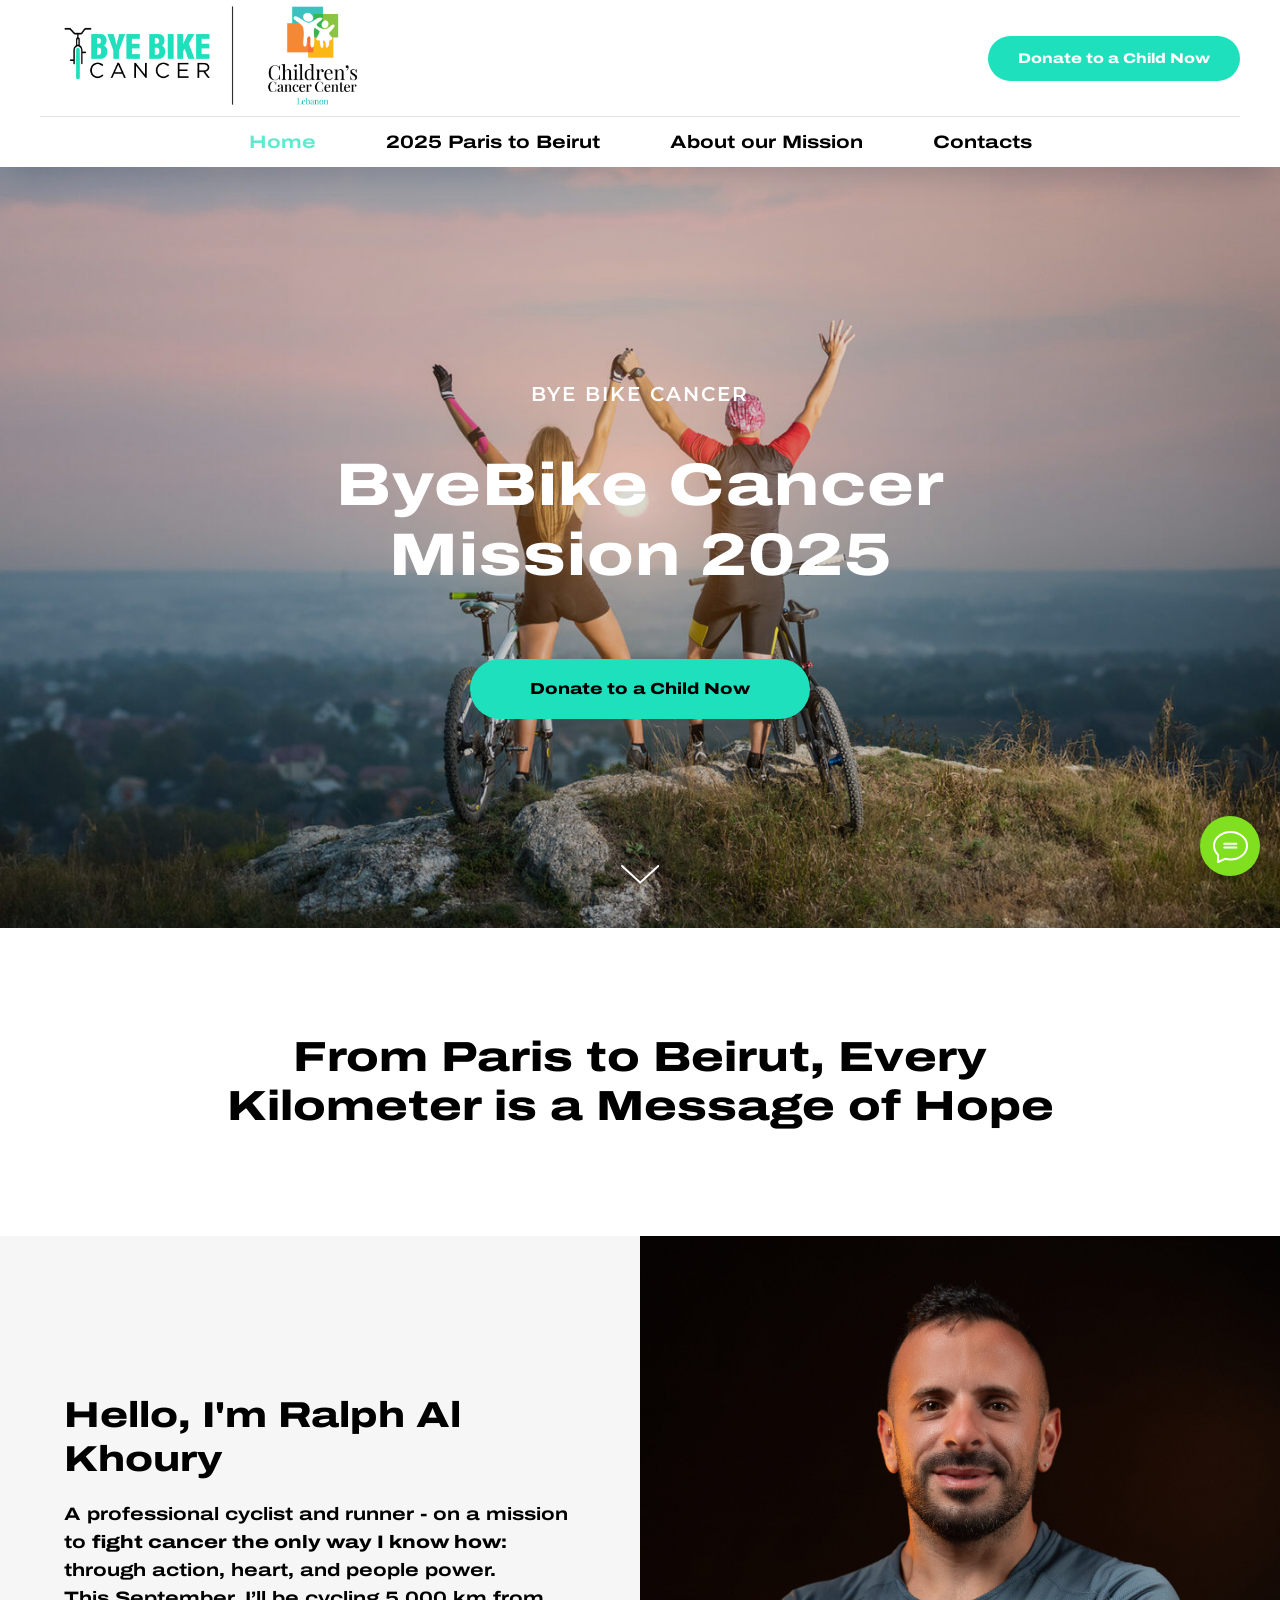
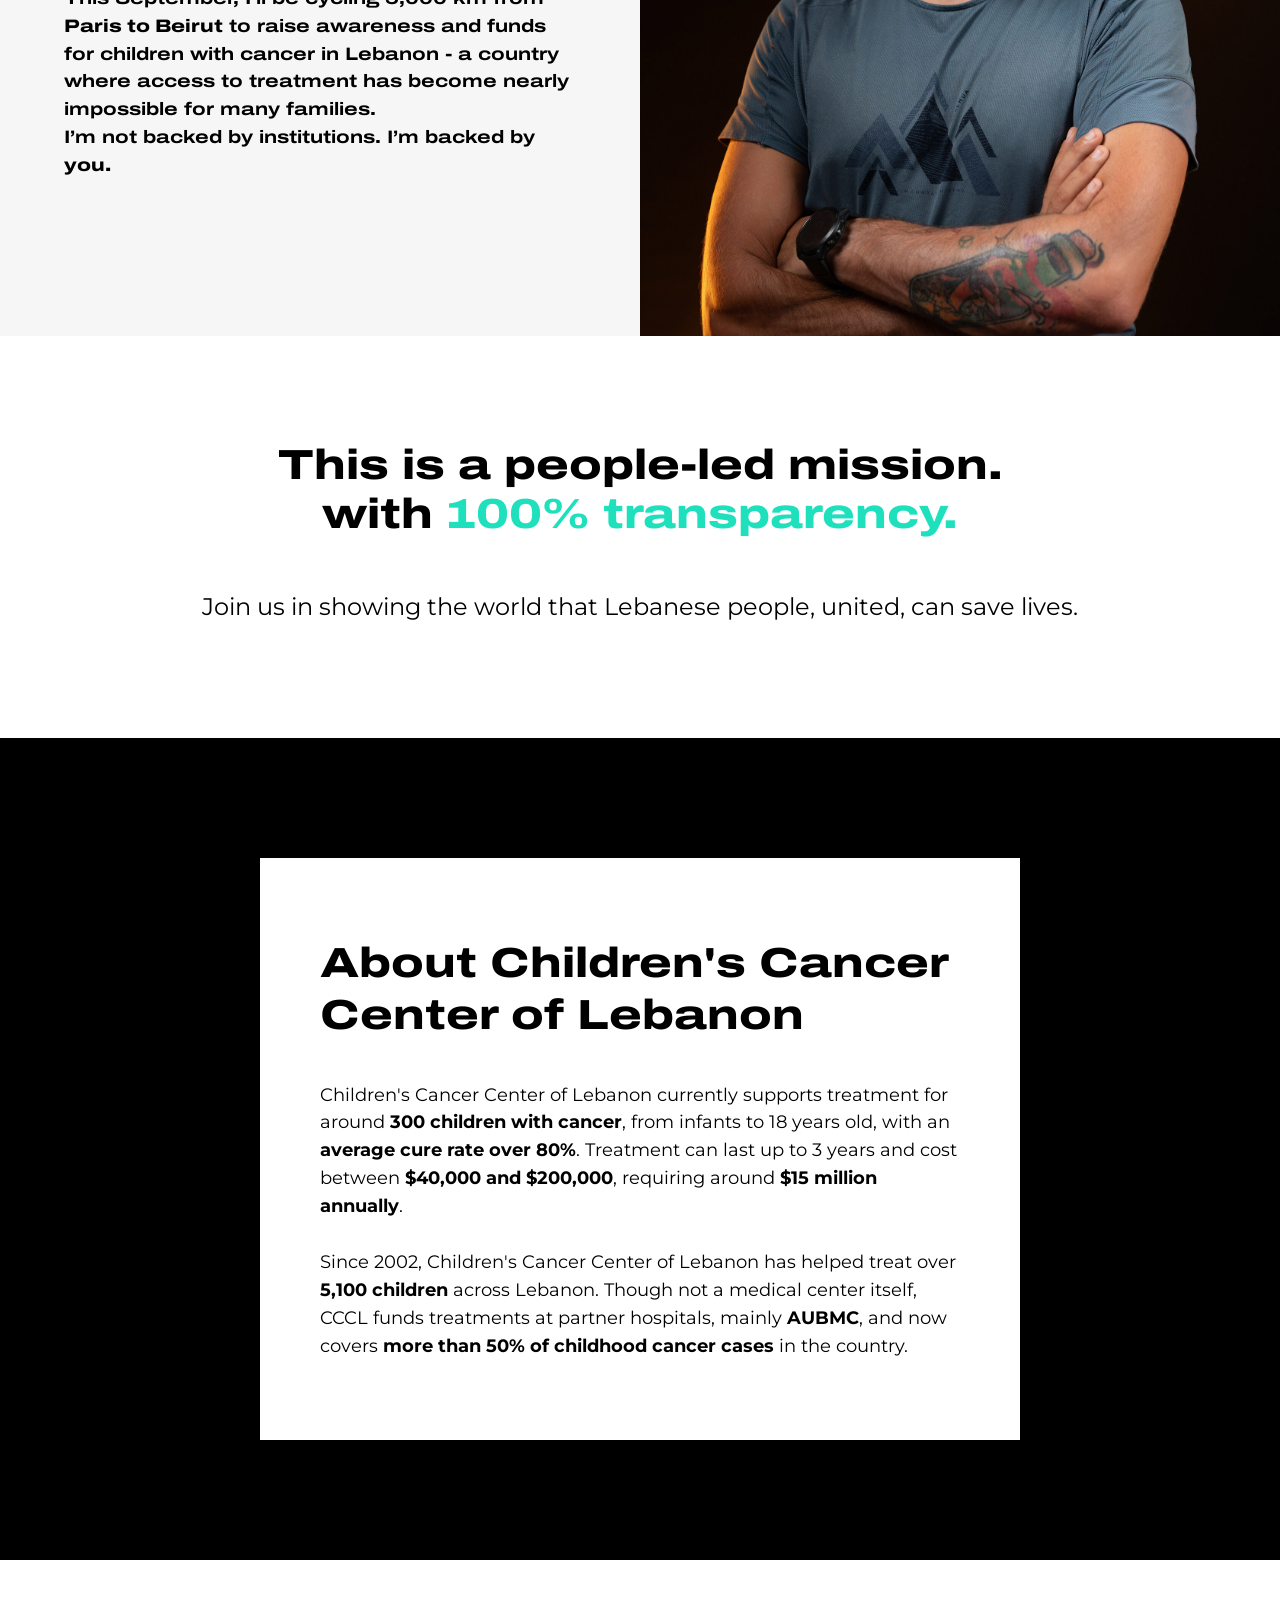
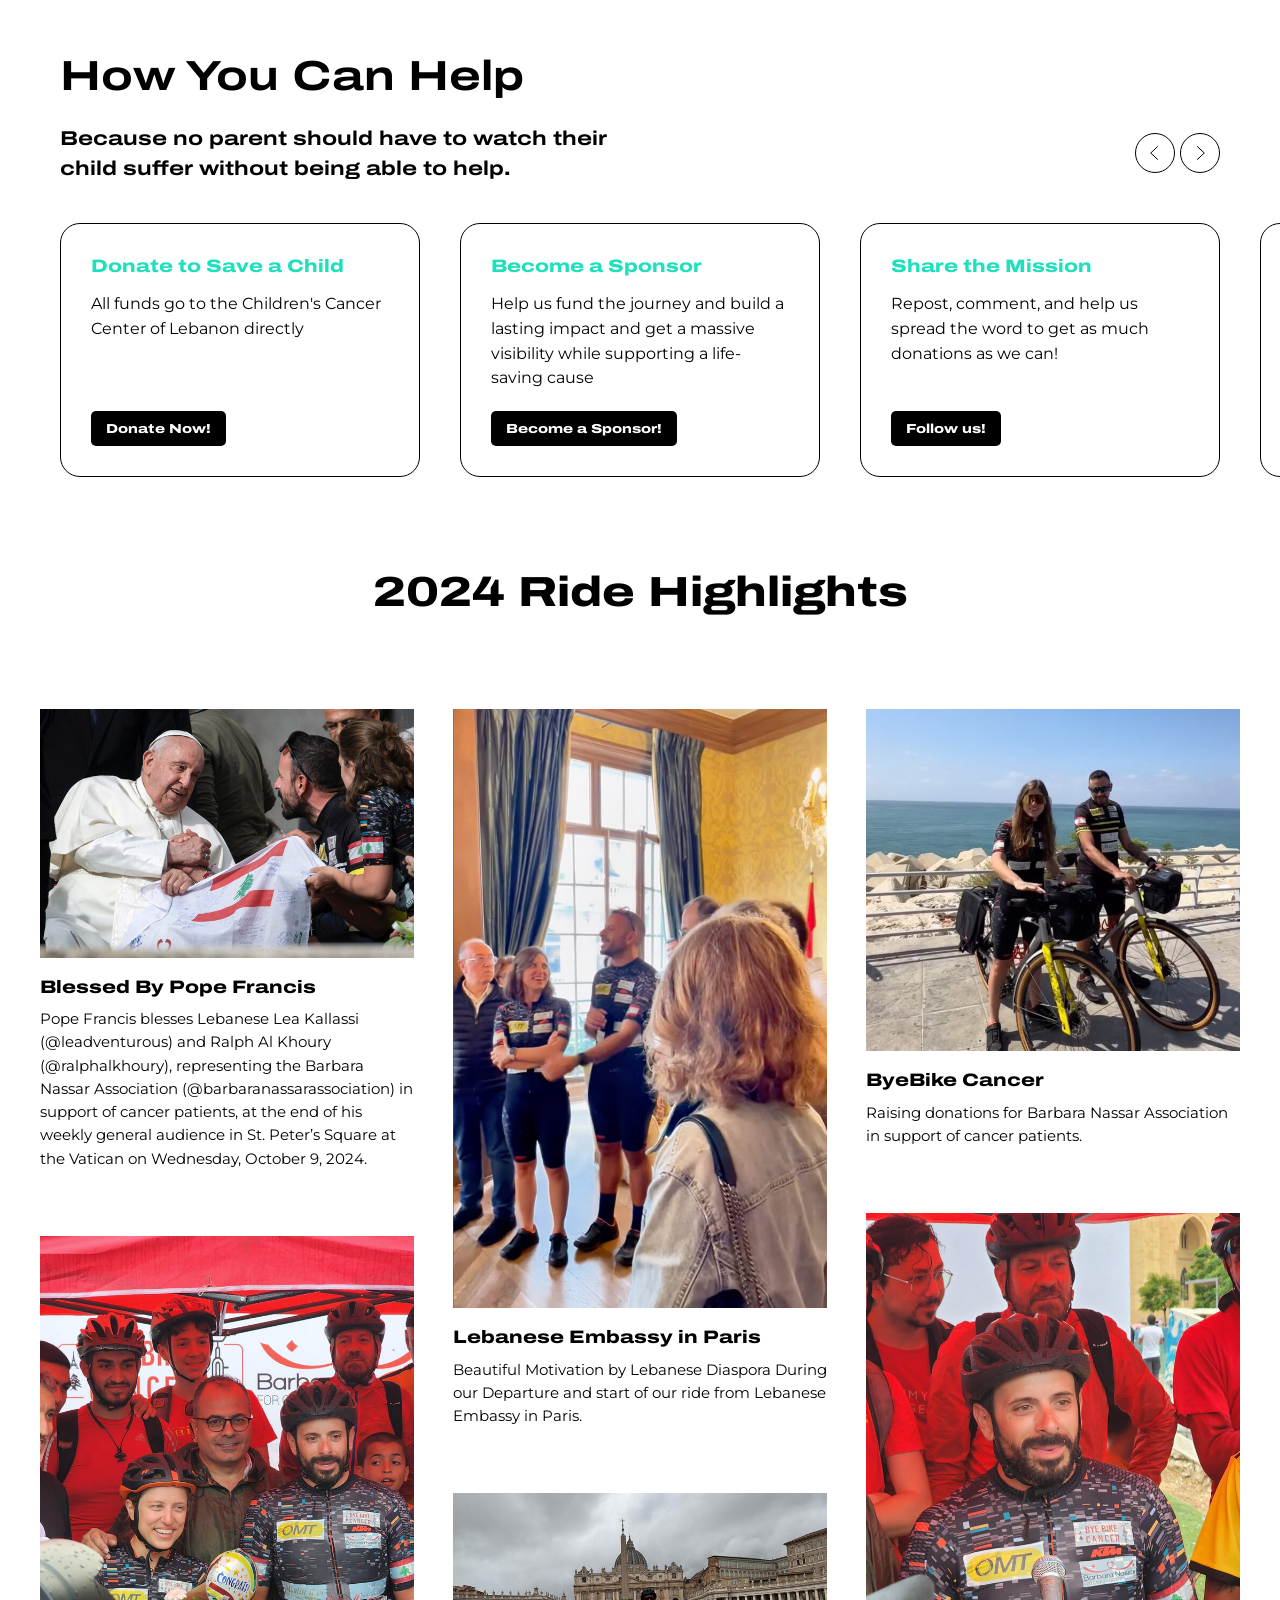
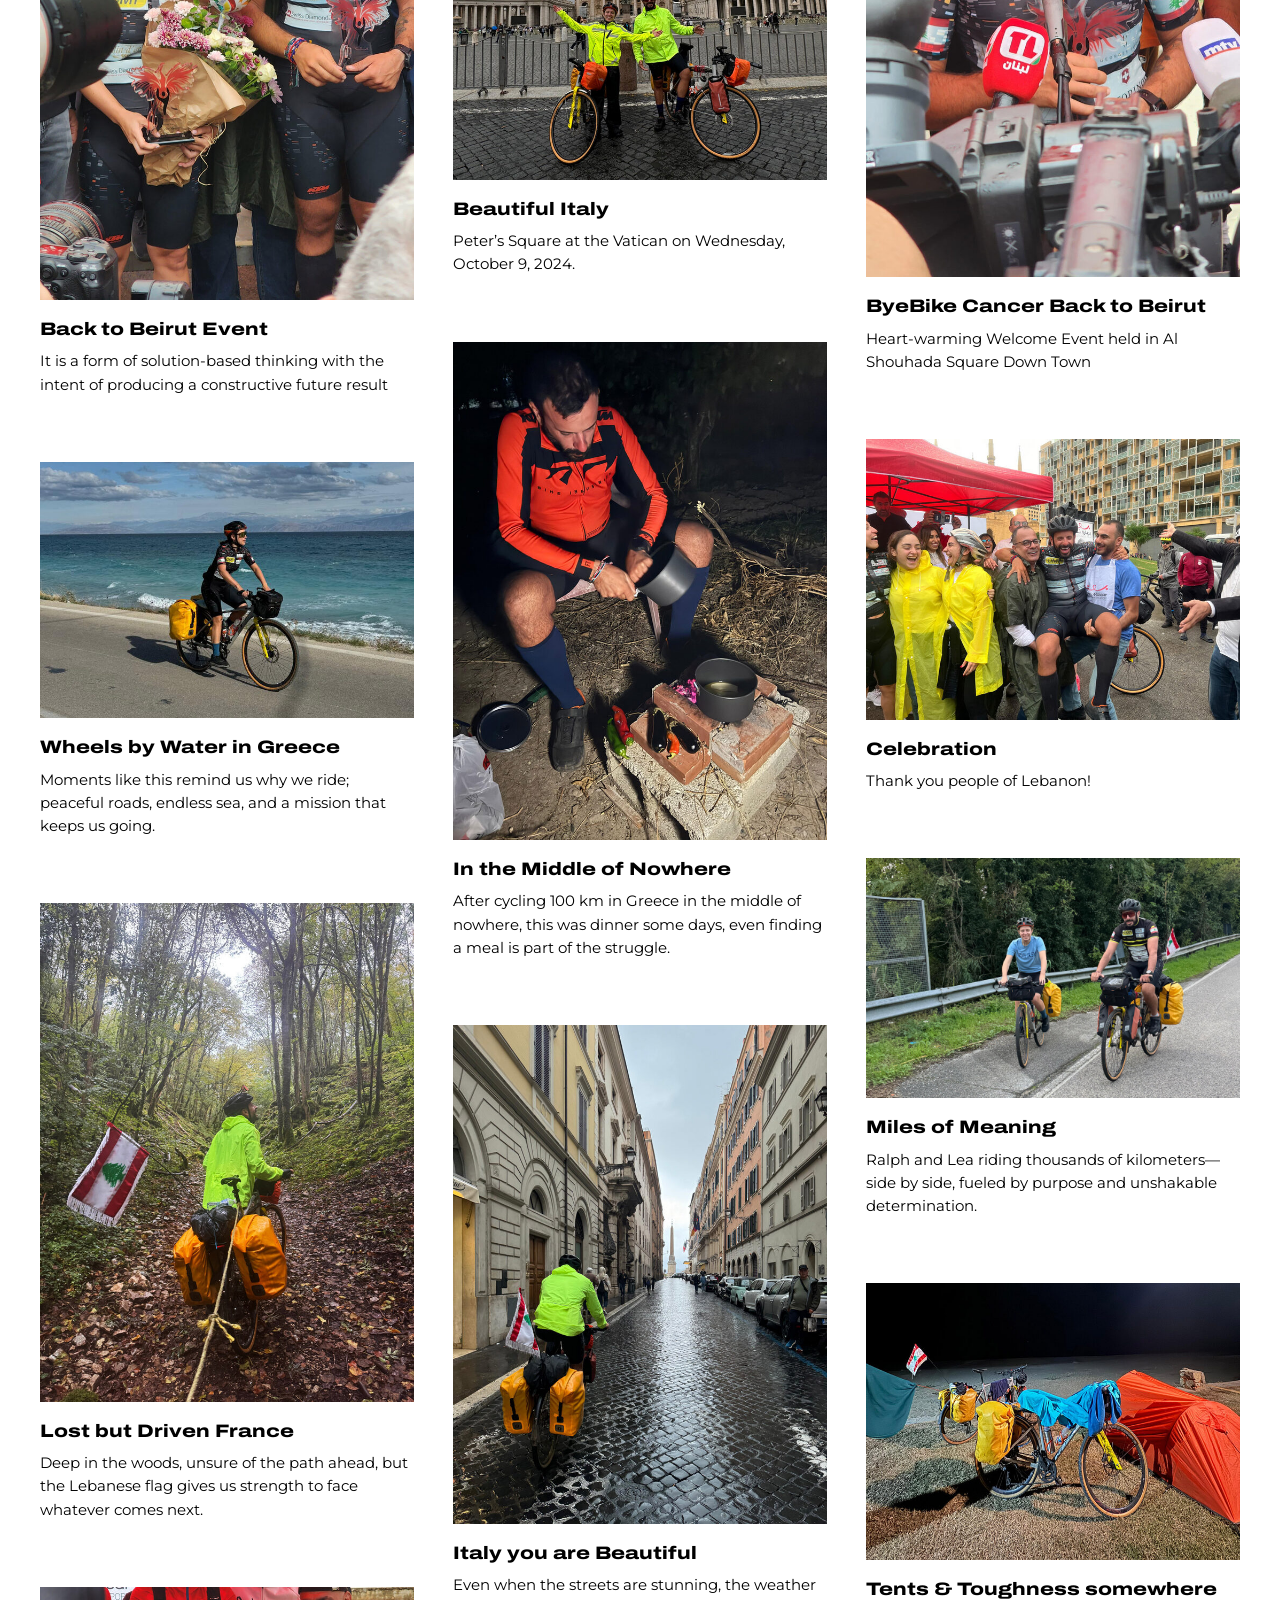
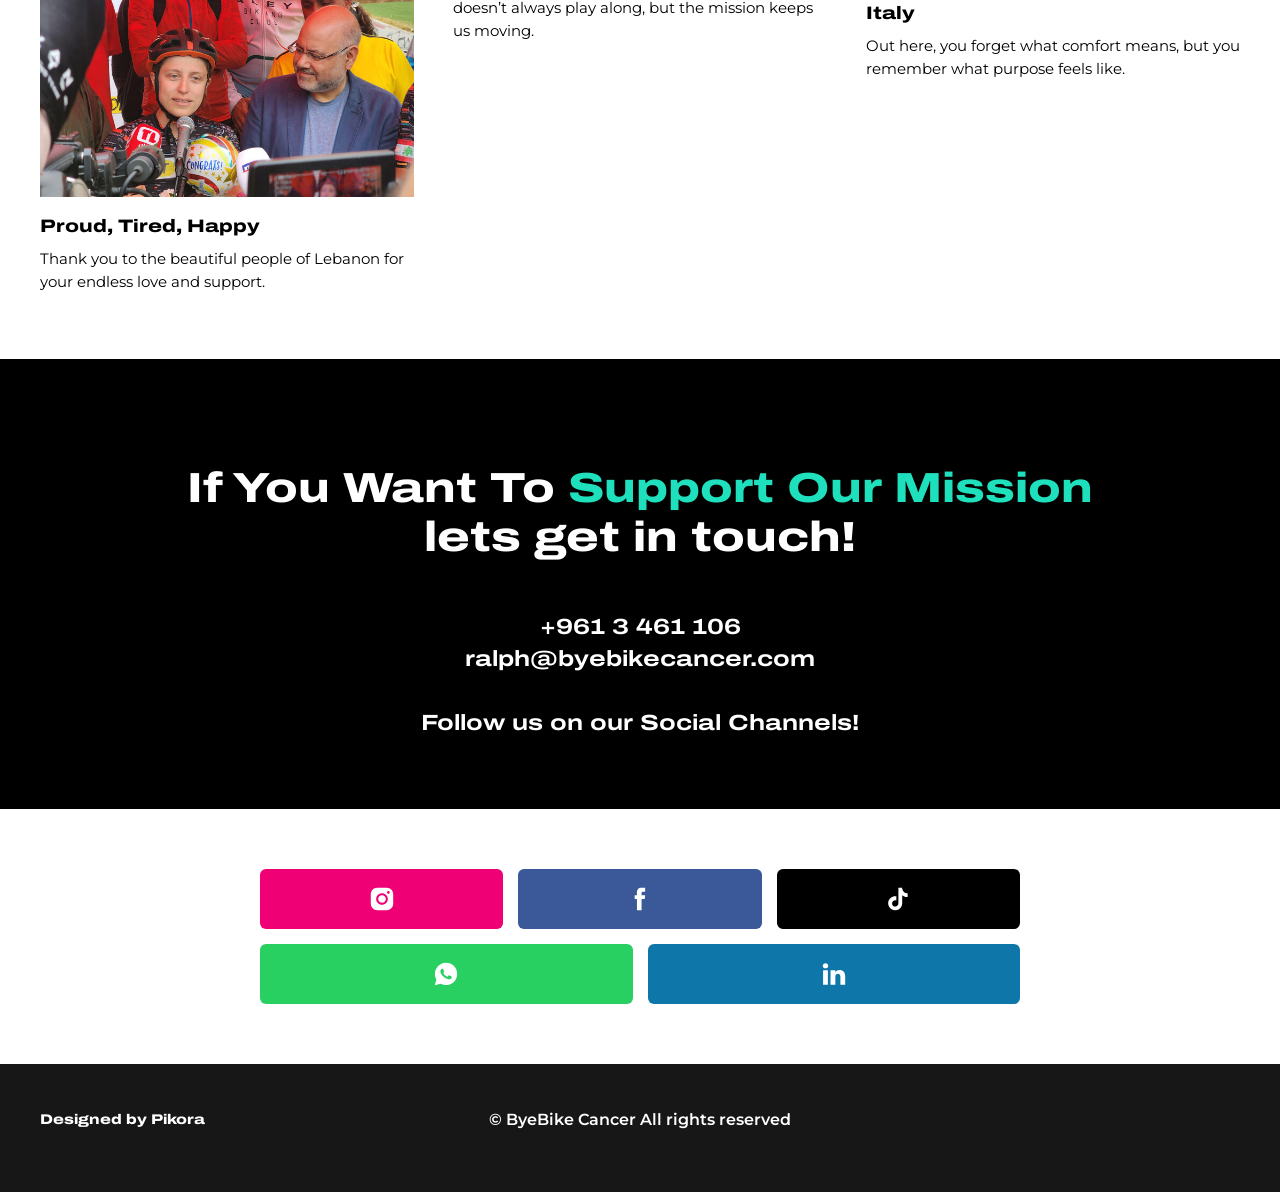
==== commit 0e57d502: "Use self-hosted Archivo Expanded as heading font fallback Druk Text Wide is only served by Tilda to " ====
--- a/arrival/index.html
+++ b/arrival/index.html
@@ -1,4 +1,4 @@
-<!DOCTYPE html> <html lang="en"> <head> <meta charset="utf-8" /> <meta http-equiv="Content-Type" content="text/html; charset=utf-8" /> <meta name="viewport" content="width=device-width, initial-scale=1.0" /> <!--metatextblock--> <title>ByeBike Cancer | Arrival Event</title> <meta name="description" content="Want to be part of something bigger? If you live in one of the 11 countries we’ll pass through, you can join the Bye Bike Cancer ride for a day, a segment, or just a few meaningful kilometers." /> <meta property="og:url" content="https://byebikecancer.com/arrival/" /> <meta property="og:title" content="ByeBike Cancer | Arrival Event" /> <meta property="og:description" content="Want to be part of something bigger? If you live in one of the 11 countries we’ll pass through, you can join the Bye Bike Cancer ride for a day, a segment, or just a few meaningful kilometers." /> <meta property="og:type" content="website" /> <meta property="og:image" content="https://byebikecancer.com/images/tild3166-3033-4561-a639-646630363264__byebike-cancer-by-ra.jpg" /> <link rel="canonical" href="https://byebikecancer.com/arrival/"> <!--/metatextblock--> <meta name="format-detection" content="telephone=no" /> <meta http-equiv="x-dns-prefetch-control" content="on"> <link rel="dns-prefetch" href="https://ws.tildacdn.com">  <link rel="dns-prefetch" href="https://fonts.tildacdn.com"> <link rel="shortcut icon" href="../images/tild3261-3633-4365-a162-386236326361__byebike-fav.jpg" type="image/x-icon" /> <!-- Assets --> <script src="https://neo.tildacdn.com/js/tilda-fallback-1.0.min.js" async charset="utf-8"></script> <link rel="stylesheet" href="../css/tilda-grid-3.0.min.css" type="text/css" media="all" onerror="this.loaderr='y';"/> <link rel="stylesheet" href="../css/tilda-blocks-page93763986.min.css?t=1769771667" type="text/css" media="all" onerror="this.loaderr='y';" /> <link rel="preconnect" href="https://fonts.gstatic.com"> <link href="https://fonts.googleapis.com/css2?family=Montserrat:wght@100..900&subset=latin,cyrillic" rel="stylesheet"> <link rel="stylesheet" href="../css/tilda-animation-2.0.min.css" type="text/css" media="all" onerror="this.loaderr='y';" /> <link rel="stylesheet" href="../css/tilda-cover-1.0.min.css" type="text/css" media="all" onerror="this.loaderr='y';" /> <link rel="stylesheet" href="../css/tilda-forms-1.0.min.css" type="text/css" media="all" onerror="this.loaderr='y';" /> <script type="text/javascript">TildaFonts=["90001","90002"];</script> <script type="text/javascript" src="../js/tilda-fonts.min.js" charset="utf-8" onerror="this.loaderr='y';"></script> <script nomodule src="../js/tilda-polyfill-1.0.min.js" charset="utf-8"></script> <script type="text/javascript">function t_onReady(func) {if(document.readyState!='loading') {func();} else {document.addEventListener('DOMContentLoaded',func);}}
+<!DOCTYPE html> <html lang="en"> <head> <meta charset="utf-8" /> <meta http-equiv="Content-Type" content="text/html; charset=utf-8" /> <meta name="viewport" content="width=device-width, initial-scale=1.0" /> <!--metatextblock--> <title>ByeBike Cancer | Arrival Event</title> <meta name="description" content="Want to be part of something bigger? If you live in one of the 11 countries we’ll pass through, you can join the Bye Bike Cancer ride for a day, a segment, or just a few meaningful kilometers." /> <meta property="og:url" content="https://byebikecancer.com/arrival/" /> <meta property="og:title" content="ByeBike Cancer | Arrival Event" /> <meta property="og:description" content="Want to be part of something bigger? If you live in one of the 11 countries we’ll pass through, you can join the Bye Bike Cancer ride for a day, a segment, or just a few meaningful kilometers." /> <meta property="og:type" content="website" /> <meta property="og:image" content="https://byebikecancer.com/images/tild3166-3033-4561-a639-646630363264__byebike-cancer-by-ra.jpg" /> <link rel="canonical" href="https://byebikecancer.com/arrival/"> <!--/metatextblock--> <meta name="format-detection" content="telephone=no" /> <meta http-equiv="x-dns-prefetch-control" content="on"> <link rel="dns-prefetch" href="https://ws.tildacdn.com">  <link rel="dns-prefetch" href="https://fonts.tildacdn.com"> <link rel="shortcut icon" href="../images/tild3261-3633-4365-a162-386236326361__byebike-fav.jpg" type="image/x-icon" /> <!-- Assets --> <script src="https://neo.tildacdn.com/js/tilda-fallback-1.0.min.js" async charset="utf-8"></script> <link rel="stylesheet" href="../css/tilda-grid-3.0.min.css" type="text/css" media="all" onerror="this.loaderr='y';"/> <link rel="stylesheet" href="../css/tilda-blocks-page93763986.min.css?t=1769771667" type="text/css" media="all" onerror="this.loaderr='y';" /> <link rel="preconnect" href="https://fonts.gstatic.com"> <link href="https://fonts.googleapis.com/css2?family=Montserrat:wght@100..900&subset=latin,cyrillic" rel="stylesheet"> <link rel="stylesheet" href="../css/tilda-animation-2.0.min.css" type="text/css" media="all" onerror="this.loaderr='y';" /> <link rel="stylesheet" href="../css/tilda-cover-1.0.min.css" type="text/css" media="all" onerror="this.loaderr='y';" /> <link rel="stylesheet" href="../css/tilda-forms-1.0.min.css" type="text/css" media="all" onerror="this.loaderr='y';" /> <link rel="preload" href="../fonts/archivo-expanded-800.woff2" as="font" type="font/woff2" crossorigin> <link rel="stylesheet" href="../css/fonts.css" type="text/css" media="all" /> <script type="text/javascript">TildaFonts=["90001","90002"];window.tildafontsswap="y";</script> <script type="text/javascript" src="../js/tilda-fonts.min.js" charset="utf-8" onerror="this.loaderr='y';"></script> <script nomodule src="../js/tilda-polyfill-1.0.min.js" charset="utf-8"></script> <script type="text/javascript">function t_onReady(func) {if(document.readyState!='loading') {func();} else {document.addEventListener('DOMContentLoaded',func);}}
 function t_onFuncLoad(funcName,okFunc,time) {if(typeof window[funcName]==='function') {okFunc();} else {setTimeout(function() {t_onFuncLoad(funcName,okFunc,time);},(time||100));}}function t_throttle(fn,threshhold,scope) {return function() {fn.apply(scope||this,arguments);};}</script> <script src="../js/tilda-scripts-3.0.min.js" charset="utf-8" defer onerror="this.loaderr='y';"></script> <script src="../js/tilda-blocks-page93763986.min.js?t=1769771667" charset="utf-8" async onerror="this.loaderr='y';"></script> <script src="../js/lazyload-1.3.min.export.js" charset="utf-8" async onerror="this.loaderr='y';"></script> <script src="../js/tilda-animation-2.0.min.js" charset="utf-8" async onerror="this.loaderr='y';"></script> <script src="../js/tilda-cover-1.0.min.js" charset="utf-8" async onerror="this.loaderr='y';"></script> <script src="../js/tilda-t431-table-1.0.min.js" charset="utf-8" async onerror="this.loaderr='y';"></script> <script src="../js/tilda-forms-1.0.min.js" charset="utf-8" async onerror="this.loaderr='y';"></script> <script src="../js/tilda-menu-1.0.min.js" charset="utf-8" async onerror="this.loaderr='y';"></script> <script src="../js/tilda-skiplink-1.0.min.js" charset="utf-8" async onerror="this.loaderr='y';"></script> <script src="../js/tilda-events-1.0.min.js" charset="utf-8" async onerror="this.loaderr='y';"></script> <!-- nominify begin --><!-- Google Tag Manager --> <script>(function(w,d,s,l,i){w[l]=w[l]||[];w[l].push({'gtm.start':
 new Date().getTime(),event:'gtm.js'});var f=d.getElementsByTagName(s)[0],
 j=d.createElement(s),dl=l!='dataLayer'?'&l='+l:'';j.async=true;j.src=
@@ -61,7 +61,7 @@
 Coral HQ Beirut;2:45pm
 CCCL Beirut ;3:30pm</div> </div> </div> </div> <template class="t431__btn-template"> <a
 class="t-btn t-btnflex t-btnflex_type_button t-btnflex_sm"
-href="../"><span class="t-btnflex__text">Button</span> <style>#rec1540437871 .t-btnflex.t-btnflex_type_button {color:#ffffff;background-color:#000000;border-style:solid !important;border-color:#000000 !important;--border-width:0px;border-radius:21px;box-shadow:none !important;transition-duration:0.2s;transition-property:background-color,color,border-color,box-shadow,opacity,transform,gap;transition-timing-function:ease-in-out;}</style></a> </template> <style>#rec1540437871 .t431 .t431__th{border-top-width:0;border-bottom-width:1px;border-right-width:0px;border-left-width:0px;border-color:#000000;}#rec1540437871 .t431 .t431__th:not(:last-child){border-right:none;}#rec1540437871 .t431 .t431__thead tr:nth-child(1) .t431__th{border-top-width:0px;}#rec1540437871 .t431 .t431__tbody tr:nth-child(1) td{border-top:0 !important;}#rec1540437871 .t431 .t431__td{border-top-width:0;border-bottom-width:1px;border-right-width:0px;border-left-width:0px;vertical-align:top;border-color:#d9d9d9;}#rec1540437871 .t431 .t431__td:not(:last-child){border-right:none;}#rec1540437871 .t431 .t431__tbody tr:nth-child(1) td{border-top-width:1px;}#rec1540437871 .t431 .t431__oddrow{background:#ffffff}#rec1540437871 .t431 .t431__evenrow{background:#eeeeee}</style> <script>t_onReady(function() {t_onFuncLoad('t431_init',function() {t431_init(1540437871);});});</script> <style> #rec1540437871 .t431 .t431__th{color:#000000;text-transform:uppercase;}#rec1540437871 .t431 .t431__td{color:#000000;font-family:'DrukTextWideTT';}</style> </div> <div id="rec1541429861" class="r t-rec t-rec_pt_75 t-rec_pb_60 t-screenmax-980px" style="padding-top:75px;padding-bottom:60px; " data-record-type="431" data-screen-max="980px"> <!-- t431 --> <!-- @classes: t-text t-title t-btn t-btn_sm --> <div class="t431"> <div class="t-container"> <div class="t-col t-col_8 t-prefix_2 t431__tdscale_1 t-text t-text_sm t-align_left t431__withoutmobilescroll"> <div class="t431__wrapper-for-mobile"> <div class="t431__table-wrapper" data-auto-correct-mobile-width="false"> <table class="t431__table t431__withoutleftpadding" data-table-width="30%;25%;15%
+href="../"><span class="t-btnflex__text">Button</span> <style>#rec1540437871 .t-btnflex.t-btnflex_type_button {color:#ffffff;background-color:#000000;border-style:solid !important;border-color:#000000 !important;--border-width:0px;border-radius:21px;box-shadow:none !important;transition-duration:0.2s;transition-property:background-color,color,border-color,box-shadow,opacity,transform,gap;transition-timing-function:ease-in-out;}</style></a> </template> <style>#rec1540437871 .t431 .t431__th{border-top-width:0;border-bottom-width:1px;border-right-width:0px;border-left-width:0px;border-color:#000000;}#rec1540437871 .t431 .t431__th:not(:last-child){border-right:none;}#rec1540437871 .t431 .t431__thead tr:nth-child(1) .t431__th{border-top-width:0px;}#rec1540437871 .t431 .t431__tbody tr:nth-child(1) td{border-top:0 !important;}#rec1540437871 .t431 .t431__td{border-top-width:0;border-bottom-width:1px;border-right-width:0px;border-left-width:0px;vertical-align:top;border-color:#d9d9d9;}#rec1540437871 .t431 .t431__td:not(:last-child){border-right:none;}#rec1540437871 .t431 .t431__tbody tr:nth-child(1) td{border-top-width:1px;}#rec1540437871 .t431 .t431__oddrow{background:#ffffff}#rec1540437871 .t431 .t431__evenrow{background:#eeeeee}</style> <script>t_onReady(function() {t_onFuncLoad('t431_init',function() {t431_init(1540437871);});});</script> <style> #rec1540437871 .t431 .t431__th{color:#000000;text-transform:uppercase;}#rec1540437871 .t431 .t431__td{color:#000000;font-family:'DrukTextWideTT','Archivo Expanded';}</style> </div> <div id="rec1541429861" class="r t-rec t-rec_pt_75 t-rec_pb_60 t-screenmax-980px" style="padding-top:75px;padding-bottom:60px; " data-record-type="431" data-screen-max="980px"> <!-- t431 --> <!-- @classes: t-text t-title t-btn t-btn_sm --> <div class="t431"> <div class="t-container"> <div class="t-col t-col_8 t-prefix_2 t431__tdscale_1 t-text t-text_sm t-align_left t431__withoutmobilescroll"> <div class="t431__wrapper-for-mobile"> <div class="t431__table-wrapper" data-auto-correct-mobile-width="false"> <table class="t431__table t431__withoutleftpadding" data-table-width="30%;25%;15%
 " width="100%"></table> </div> </div> <div class="t431__data-part1" data-auto-correct-mobile-width="false" style="display: none">Pit Stop Location;Time</div> <div class="t431__data-part2" data-auto-correct-mobile-width="false" style="display: none">Coral Tripoli;7:00am
 Coral Batroun;9:00am
 Coral Mounsif;10:15am
@@ -70,7 +70,7 @@
 Coral HQ Beirut;2:45pm
 CCCL Beirut ;3:30pm</div> </div> </div> </div> <template class="t431__btn-template"> <a
 class="t-btn t-btnflex t-btnflex_type_button t-btnflex_sm"
-href="../"><span class="t-btnflex__text">Button</span> <style>#rec1541429861 .t-btnflex.t-btnflex_type_button {color:#ffffff;background-color:#000000;border-style:solid !important;border-color:#000000 !important;--border-width:0px;border-radius:21px;box-shadow:none !important;transition-duration:0.2s;transition-property:background-color,color,border-color,box-shadow,opacity,transform,gap;transition-timing-function:ease-in-out;}</style></a> </template> <style>#rec1541429861 .t431 .t431__th{border-top-width:0;border-bottom-width:1px;border-right-width:0px;border-left-width:0px;border-color:#000000;}#rec1541429861 .t431 .t431__th:not(:last-child){border-right:none;}#rec1541429861 .t431 .t431__thead tr:nth-child(1) .t431__th{border-top-width:0px;}#rec1541429861 .t431 .t431__tbody tr:nth-child(1) td{border-top:0 !important;}#rec1541429861 .t431 .t431__td{border-top-width:0;border-bottom-width:1px;border-right-width:0px;border-left-width:0px;vertical-align:top;border-color:#d9d9d9;}#rec1541429861 .t431 .t431__td:not(:last-child){border-right:none;}#rec1541429861 .t431 .t431__tbody tr:nth-child(1) td{border-top-width:1px;}#rec1541429861 .t431 .t431__oddrow{background:#ffffff}#rec1541429861 .t431 .t431__evenrow{background:#eeeeee}</style> <script>t_onReady(function() {t_onFuncLoad('t431_init',function() {t431_init(1541429861);});});</script> <style> #rec1541429861 .t431 .t431__th{color:#000000;text-transform:uppercase;}#rec1541429861 .t431 .t431__td{color:#000000;font-family:'DrukTextWideTT';}</style> </div> <div id="rec1540510611" class="r t-rec t-rec_pt_75 t-rec_pb_105" style="padding-top:75px;padding-bottom:105px;background-image:linear-gradient(0turn,rgba(246,246,246,1) 0%,rgba(247,244,243,1) 100%); " data-animationappear="off" data-record-type="678" data-bg-color="linear-gradient(0turn,rgba(246,246,246,1) 0%,rgba(247,244,243,1) 100%)"> <!-- t678 --> <div class="t678 t-input_nomargin"> <div class="t-section__container t-container t-container_flex"> <div class="t-col t-col_12 "> <div
+href="../"><span class="t-btnflex__text">Button</span> <style>#rec1541429861 .t-btnflex.t-btnflex_type_button {color:#ffffff;background-color:#000000;border-style:solid !important;border-color:#000000 !important;--border-width:0px;border-radius:21px;box-shadow:none !important;transition-duration:0.2s;transition-property:background-color,color,border-color,box-shadow,opacity,transform,gap;transition-timing-function:ease-in-out;}</style></a> </template> <style>#rec1541429861 .t431 .t431__th{border-top-width:0;border-bottom-width:1px;border-right-width:0px;border-left-width:0px;border-color:#000000;}#rec1541429861 .t431 .t431__th:not(:last-child){border-right:none;}#rec1541429861 .t431 .t431__thead tr:nth-child(1) .t431__th{border-top-width:0px;}#rec1541429861 .t431 .t431__tbody tr:nth-child(1) td{border-top:0 !important;}#rec1541429861 .t431 .t431__td{border-top-width:0;border-bottom-width:1px;border-right-width:0px;border-left-width:0px;vertical-align:top;border-color:#d9d9d9;}#rec1541429861 .t431 .t431__td:not(:last-child){border-right:none;}#rec1541429861 .t431 .t431__tbody tr:nth-child(1) td{border-top-width:1px;}#rec1541429861 .t431 .t431__oddrow{background:#ffffff}#rec1541429861 .t431 .t431__evenrow{background:#eeeeee}</style> <script>t_onReady(function() {t_onFuncLoad('t431_init',function() {t431_init(1541429861);});});</script> <style> #rec1541429861 .t431 .t431__th{color:#000000;text-transform:uppercase;}#rec1541429861 .t431 .t431__td{color:#000000;font-family:'DrukTextWideTT','Archivo Expanded';}</style> </div> <div id="rec1540510611" class="r t-rec t-rec_pt_75 t-rec_pb_105" style="padding-top:75px;padding-bottom:105px;background-image:linear-gradient(0turn,rgba(246,246,246,1) 0%,rgba(247,244,243,1) 100%); " data-animationappear="off" data-record-type="678" data-bg-color="linear-gradient(0turn,rgba(246,246,246,1) 0%,rgba(247,244,243,1) 100%)"> <!-- t678 --> <div class="t678 t-input_nomargin"> <div class="t-section__container t-container t-container_flex"> <div class="t-col t-col_12 "> <div
 class="t-section__title t-title t-title_xs t-align_center t-margin_auto t-animate" data-animate-style="fadeinup" data-animate-group="yes"
 field="btitle"> <strong>Book your bicycle and transportation before November 15</strong> to secure your spot for the final ride!
 </div> </div> </div> <style>.t-section__descr {max-width:560px;}#rec1540510611 .t-section__title {margin-bottom:75px;}#rec1540510611 .t-section__descr {}@media screen and (max-width:960px) {#rec1540510611 .t-section__title {margin-bottom:45px;}}</style> <div class="t-container"> <div class="t-col t-col_8 t-prefix_2"> <div class="t-animate" data-animate-style="fadeinup" data-animate-group="yes" data-animate-order="1"> <form
@@ -85,7 +85,7 @@
 class="t-input-title t-descr t-descr_md"
 id="field-title_9137513689600" data-redactor-toolbar="no"
 field="li_title__9137513689600"
-style="color:;font-family:'DrukTextWideTT';">Full Name</label> <div class="t-input-block "> <input
+style="color:;font-family:'DrukTextWideTT','Archivo Expanded';">Full Name</label> <div class="t-input-block "> <input
 type="text"
 autocomplete="name"
 name="Name"
@@ -99,7 +99,7 @@
 class="t-input-title t-descr t-descr_md"
 id="field-title_9137513689602" data-redactor-toolbar="no"
 field="li_title__9137513689602"
-style="color:;font-family:'DrukTextWideTT';">Phone</label> <div class="t-input-block "> <input
+style="color:;font-family:'DrukTextWideTT','Archivo Expanded';">Phone</label> <div class="t-input-block "> <input
 type="tel"
 autocomplete="tel"
 name="Phone"
@@ -113,7 +113,7 @@
 class="t-input-title t-descr t-descr_md"
 id="field-title_1762930038312" data-redactor-toolbar="no"
 field="li_title__1762930038312"
-style="color:;font-family:'DrukTextWideTT';">Transportation From Beirut To Tripoli at 5:45 am</div> <div class="t-input-block t-input-block_rd-flex t-input-block_rd-width50 t-input-block_rd-mobile-half"> <div class="t-radio__wrapper"> <label
+style="color:;font-family:'DrukTextWideTT','Archivo Expanded';">Transportation From Beirut To Tripoli at 5:45 am</div> <div class="t-input-block t-input-block_rd-flex t-input-block_rd-width50 t-input-block_rd-mobile-half"> <div class="t-radio__wrapper"> <label
 class="t-radio__item t-radio__control t-text t-text_xs"
 style=""> <input
 type="radio"
@@ -135,7 +135,7 @@
 class="t-input-title t-descr t-descr_md"
 id="field-title_1762927950271" data-redactor-toolbar="no"
 field="li_title__1762927950271"
-style="color:;font-family:'DrukTextWideTT';">Transportation From Jounieh To Tripoli at 6:00 am</div> <div class="t-input-block t-input-block_rd-flex t-input-block_rd-width50 t-input-block_rd-mobile-half"> <div class="t-radio__wrapper"> <label
+style="color:;font-family:'DrukTextWideTT','Archivo Expanded';">Transportation From Jounieh To Tripoli at 6:00 am</div> <div class="t-input-block t-input-block_rd-flex t-input-block_rd-width50 t-input-block_rd-mobile-half"> <div class="t-radio__wrapper"> <label
 class="t-radio__item t-radio__control t-text t-text_xs"
 style=""> <input
 type="radio"
@@ -157,7 +157,7 @@
 class="t-input-title t-descr t-descr_md"
 id="field-title_9137513689603" data-redactor-toolbar="no"
 field="li_title__9137513689603"
-style="color:;font-family:'DrukTextWideTT';">Choose your Location to Start the Ride</label> <div class="t-input-block "> <div class="t-select__wrapper t-select__wrapper_bbonly"> <select
+style="color:;font-family:'DrukTextWideTT','Archivo Expanded';">Choose your Location to Start the Ride</label> <div class="t-input-block "> <div class="t-select__wrapper t-select__wrapper_bbonly"> <select
 name="Choose your Location to Start the Ride"
 id="input_9137513689603"
 class="t-select js-tilda-rule t-select_bbonly" data-tilda-req="1" aria-required="true" style="color:#000000;border:1px solid #1fe0bd;"> <option
@@ -192,7 +192,7 @@
 class="t-input-title t-descr t-descr_md"
 id="field-title_1762768659549" data-redactor-toolbar="no"
 field="li_title__1762768659549"
-style="color:;font-family:'DrukTextWideTT';">I will ride my own Bicycle </div> <div class="t-input-block t-input-block_rd-flex t-input-block_rd-width50 t-input-block_rd-mobile-half"> <div class="t-radio__wrapper"> <label
+style="color:;font-family:'DrukTextWideTT','Archivo Expanded';">I will ride my own Bicycle </div> <div class="t-input-block t-input-block_rd-flex t-input-block_rd-width50 t-input-block_rd-mobile-half"> <div class="t-radio__wrapper"> <label
 class="t-radio__item t-radio__control t-text t-text_xs"
 style=""> <input
 type="radio"
@@ -214,7 +214,7 @@
 class="t-input-title t-descr t-descr_md"
 id="field-title_1762775035346" data-redactor-toolbar="no"
 field="li_title__1762775035346"
-style="color:;font-family:'DrukTextWideTT';">I want to book a Free Bicycle</div> <div class="t-input-block t-input-block_rd-flex t-input-block_rd-width50 t-input-block_rd-mobile-half"> <div class="t-radio__wrapper"> <label
+style="color:;font-family:'DrukTextWideTT','Archivo Expanded';">I want to book a Free Bicycle</div> <div class="t-input-block t-input-block_rd-flex t-input-block_rd-width50 t-input-block_rd-mobile-half"> <div class="t-radio__wrapper"> <label
 class="t-radio__item t-radio__control t-text t-text_xs"
 style=""> <input
 type="radio"
@@ -236,7 +236,7 @@
 class="t-input-title t-descr t-descr_md"
 id="field-title_1762768730778" data-redactor-toolbar="no"
 field="li_title__1762768730778"
-style="color:;font-family:'DrukTextWideTT';">Transportation Jounieh Back up to Tripoli (Half Ride)</div> <div class="t-input-block t-input-block_rd-flex t-input-block_rd-width50 t-input-block_rd-mobile-half"> <div class="t-radio__wrapper"> <label
+style="color:;font-family:'DrukTextWideTT','Archivo Expanded';">Transportation Jounieh Back up to Tripoli (Half Ride)</div> <div class="t-input-block t-input-block_rd-flex t-input-block_rd-width50 t-input-block_rd-mobile-half"> <div class="t-radio__wrapper"> <label
 class="t-radio__item t-radio__control t-text t-text_xs"
 style=""> <input
 type="radio"
@@ -258,7 +258,7 @@
 class="t-input-title t-descr t-descr_md"
 id="field-title_1762775087173" data-redactor-toolbar="no"
 field="li_title__1762775087173"
-style="color:;font-family:'DrukTextWideTT';">Transportation From Beirut (End point) to Tripoli</div> <div
+style="color:;font-family:'DrukTextWideTT','Archivo Expanded';">Transportation From Beirut (End point) to Tripoli</div> <div
 class="t-input-subtitle t-descr t-descr_xxs t-opacity_70" data-redactor-toolbar="no"
 field="li_subtitle__1762775087173"
 style="color:;">The Bus can drop you anywhere on the high way along with your bicycle if you are riding your own!</div> <div class="t-input-block t-input-block_rd-flex t-input-block_rd-width50 t-input-block_rd-mobile-half"> <div class="t-radio__wrapper"> <label
@@ -292,7 +292,7 @@
 aria-label="Form fill-in errors"> <ul
 role="list"
 class="t-form__errorbox-text t-text t-text_md"> <li class="t-form__errorbox-item js-rule-error js-rule-error-all"></li> <li class="t-form__errorbox-item js-rule-error js-rule-error-req"></li> <li class="t-form__errorbox-item js-rule-error js-rule-error-email"></li> <li class="t-form__errorbox-item js-rule-error js-rule-error-name"></li> <li class="t-form__errorbox-item js-rule-error js-rule-error-phone"></li> <li class="t-form__errorbox-item js-rule-error js-rule-error-minlength"></li> <li class="t-form__errorbox-item js-rule-error js-rule-error-string"></li> </ul> </div> <!--/noindex--> </div> </form> <style>#rec1540510611 input::-webkit-input-placeholder {color:#000000;opacity:0.5;}#rec1540510611 input::-moz-placeholder{color:#000000;opacity:0.5;}#rec1540510611 input:-moz-placeholder {color:#000000;opacity:0.5;}#rec1540510611 input:-ms-input-placeholder{color:#000000;opacity:0.5;}#rec1540510611 textarea::-webkit-input-placeholder {color:#000000;opacity:0.5;}#rec1540510611 textarea::-moz-placeholder{color:#000000;opacity:0.5;}#rec1540510611 textarea:-moz-placeholder {color:#000000;opacity:0.5;}#rec1540510611 textarea:-ms-input-placeholder{color:#000000;opacity:0.5;}</style> </div> <div class="t678__form-bottom-text t-text t-text_xs t-animate" data-animate-style="fadeinup" data-animate-group="yes" data-animate-order="2" data-animate-delay="0.3" field="text"><strong>Don’t forget your ID!</strong><br />If you’re using a bicycle provided by <strong>Coral</strong>, please bring a valid ID for verification at pickup. <br /><br />If you want to ride your bicycle you have to take it to Coral Head Quarters on <strong>Friday, November 21, before 7:00 PM</strong> to ensure safe transport to Tripoli.<br /><br /><strong style="font-weight: 700;">Location: </strong>Coral HR, Amaret El Raoucheh Building, 583 Avenue de Gaulle, Raoucheh, Beirut</div> </div> </div> </div> <style>#rec1540510611 .t-input__vis-ph{color:#000000;}</style> <script>function t_animateInputs(recid) {var rec=document.getElementById('rec' + recid);if(!rec) return;var inputsGroup=rec.querySelectorAll('.t-input-group:not(.t-input-group_da):not(.t-input-group_uw):not(.t-input-group_ri):not(.t-input-group_cb):not(.t-input-group_rg):not(.t-input-group_rd) .t-input-block, .t-datepicker__wrapper');Array.prototype.forEach.call(inputsGroup,function(inputBlock) {if((inputBlock.closest('.t-input-group_ph')&&!inputBlock.closest('.t-input-group_ph').hasAttribute('data-init-mask'))||!inputBlock.parentElement.classList.contains('t-input-group_ph')) {inputBlock.style.position='relative';inputBlock.style.overflow='hidden';}});var inputsPhone=rec.querySelectorAll('.t-input-group.t-input-group_ph');Array.prototype.forEach.call(inputsPhone,function(inputGroup) {if(inputGroup.hasAttribute('data-init-mask')) {inputGroup.style.position='relative';}});var inputs=rec.querySelectorAll('.t-input:not(.t-inputquantity):not(.t-input-phonemask__wrap):not(.t-input-phonemask)');Array.prototype.forEach.call(inputs,function(input) {input.classList.add('t-input_pvis');var inputPlaceholder=input.getAttribute('placeholder');if(inputPlaceholder) {input.insertAdjacentHTML('afterend','<div class="t-input__vis-ph">' + inputPlaceholder + '</div>');input.setAttribute('placeholder','');input.addEventListener('blur',function() {var inputValue=input.value;if(inputValue) {input.classList.add('t-input_has-content');} else {input.classList.remove('t-input_has-content');}});if(inputPlaceholder.length<35) {var inputParent=input.closest('.t-input-block');if(inputParent) {inputParent.style.overflow='';}}}});window.addEventListener('load',function() {Array.prototype.forEach.call(inputs,function(input) {if(input.value) {input.classList.add('t-input_has-content');}});});if(/iPhone|iPad|iPod/i.test(navigator.userAgent)) {var textareas=rec.querySelectorAll('textarea:not(.t-input_bbonly)');Array.prototype.forEach.call(textareas,function(textarea) {textarea.style.paddingLeft='17px';});var iOSVersion=navigator.appVersion.match(/OS(\d+)_(\d+)_?(\d+)?/);var iOSMajorVersion='';if(iOSVersion!==null) {iOSMajorVersion=parseInt(iOSVersion[1],10);};if(iOSMajorVersion&&(iOSMajorVersion<13)) {var textareasBBonly=rec.querySelectorAll('textarea.t-input_bbonly');Array.prototype.forEach.call(textareasBBonly,function(textarea) {textarea.style.textIndent='-3px';});}}}
-t_onReady(function() {t_onFuncLoad('t_animateInputs',function() {t_animateInputs('1540510611');});});</script> </div> <!--footer--> <footer id="t-footer" class="t-records" data-hook="blocks-collection-content-node" data-tilda-project-id="13927579" data-tilda-page-id="72840309" data-tilda-formskey="f36ff591d635877b6b72a7b013927579" data-tilda-cookie="no" data-tilda-lazy="yes" data-tilda-root-zone="one" data-tilda-project-headcode="yes" data-tilda-project-country="LB"> <div id="rec1181855416" class="r t-rec t-rec_pt_105 t-rec_pb_60" style="padding-top:105px;padding-bottom:60px;background-color:#000000; " data-record-type="60" data-bg-color="#000000"> <!-- T050 --> <div class="t050"> <div class="t-container t-align_center"> <div class="t-col t-col_10 t-prefix_1"> <div class="t050__title t-title t-title_xxl t-animate" data-animate-style="fadeinup" data-animate-group="yes" field="title">If You Want To <span style="color: rgb(31, 224, 189);">Support Our Mission</span> lets get in touch!</div> <div class="t050__descr t-descr t-descr_xxl t-animate" data-animate-style="fadeinup" data-animate-group="yes" field="descr">+961 3 461 106<br />ralph@byebikecancer.com<br /><br />Follow us on our Social Channels!</div> </div> </div> </div> <style> #rec1181855416 .t050__uptitle{text-transform:uppercase;}#rec1181855416 .t050__title{color:#ffffff;}@media screen and (min-width:900px){#rec1181855416 .t050__title{font-size:42px;}}#rec1181855416 .t050__descr{font-size:22px;color:#ffffff;font-family:'DrukTextWideTT';}</style> </div> <div id="rec1181875426" class="r t-rec t-rec_pt_60 t-rec_pb_60" style="padding-top:60px;padding-bottom:60px;background-color:#ffffff; " data-record-type="1036" data-bg-color="#ffffff"> <!-- t1036 --> <div class="t1036"> <div class="t1036__container t-container t-align_center"> <div class="t1036__wrapper t-col t-col_8 t-prefix_2"> <div
+t_onReady(function() {t_onFuncLoad('t_animateInputs',function() {t_animateInputs('1540510611');});});</script> </div> <!--footer--> <footer id="t-footer" class="t-records" data-hook="blocks-collection-content-node" data-tilda-project-id="13927579" data-tilda-page-id="72840309" data-tilda-formskey="f36ff591d635877b6b72a7b013927579" data-tilda-cookie="no" data-tilda-lazy="yes" data-tilda-root-zone="one" data-tilda-project-headcode="yes" data-tilda-project-country="LB"> <div id="rec1181855416" class="r t-rec t-rec_pt_105 t-rec_pb_60" style="padding-top:105px;padding-bottom:60px;background-color:#000000; " data-record-type="60" data-bg-color="#000000"> <!-- T050 --> <div class="t050"> <div class="t-container t-align_center"> <div class="t-col t-col_10 t-prefix_1"> <div class="t050__title t-title t-title_xxl t-animate" data-animate-style="fadeinup" data-animate-group="yes" field="title">If You Want To <span style="color: rgb(31, 224, 189);">Support Our Mission</span> lets get in touch!</div> <div class="t050__descr t-descr t-descr_xxl t-animate" data-animate-style="fadeinup" data-animate-group="yes" field="descr">+961 3 461 106<br />ralph@byebikecancer.com<br /><br />Follow us on our Social Channels!</div> </div> </div> </div> <style> #rec1181855416 .t050__uptitle{text-transform:uppercase;}#rec1181855416 .t050__title{color:#ffffff;}@media screen and (min-width:900px){#rec1181855416 .t050__title{font-size:42px;}}#rec1181855416 .t050__descr{font-size:22px;color:#ffffff;font-family:'DrukTextWideTT','Archivo Expanded';}</style> </div> <div id="rec1181875426" class="r t-rec t-rec_pt_60 t-rec_pb_60" style="padding-top:60px;padding-bottom:60px;background-color:#ffffff; " data-record-type="1036" data-bg-color="#ffffff"> <!-- t1036 --> <div class="t1036"> <div class="t1036__container t-container t-align_center"> <div class="t1036__wrapper t-col t-col_8 t-prefix_2"> <div
 class="t1036__items-list t1036__items-list_3-child-in-row"> <div class="t1036__item"><a class="t-btn t-btnflex t1036__btn t1036__btn_instagram t1036__btn_md"href="https://www.instagram.com/byebikecancer/"target="_blank"rel="nofollow noopener"><svg class="t-sociallinks__svg" role="presentation" width=28px height=28px viewBox="0 0 100 100" fill="none" xmlns="http://www.w3.org/2000/svg"> <path d="M66.9644 10H33.04C20.3227 10 10 20.3227 10 32.9573V67.1167C10 79.6816 20.3227 90 33.04 90H66.96C79.6816 90 90 79.6816 90 67.0384V32.9616C90.0044 20.3227 79.6816 10 66.9644 10ZM29.2 50.0022C29.2 38.5083 38.5257 29.2 50.0022 29.2C61.4786 29.2 70.8 38.5083 70.8 50.0022C70.8 61.4961 61.4743 70.8 50.0022 70.8C38.5257 70.8 29.2 61.4961 29.2 50.0022ZM72.8854 31.2027C70.2079 31.2027 68.0789 29.0824 68.0789 26.4049C68.0789 23.7273 70.2035 21.6027 72.8854 21.6027C75.5586 21.6027 77.6833 23.7273 77.6833 26.4049C77.6833 29.0824 75.5586 31.2027 72.8854 31.2027Z" fill="#fff"/> <path d="M50.0022 36.4011C42.4659 36.4011 36.4011 42.4876 36.4011 50.0022C36.4011 57.5124 42.4659 63.6033 50.0022 63.6033C57.5429 63.6033 63.6033 57.5124 63.6033 50.0022C63.6033 42.492 57.4514 36.4011 50.0022 36.4011Z" fill="#fff"/> </svg></a> <style>#rec1181875426 .t1036__btn_instagram {color:#ffffff;background-color:#f00075;border-width:0px;border-style:none !important;border-radius:6px;box-shadow:none !important;transition-duration:0.2s;transition-property:background-color,color,border-color,box-shadow,opacity,transform,gap;transition-timing-function:ease-in-out;}</style></div><div class="t1036__item"><a class="t-btn t-btnflex t1036__btn t1036__btn_facebook t1036__btn_md"href="https://facebook.com/"target="_blank"rel="nofollow noopener"><svg class="t-sociallinks__svg" role="presentation" width=28px height=28px viewBox="0 0 100 100" fill="none" xmlns="http://www.w3.org/2000/svg"> <path d="M43.3077 14.1204C46.4333 11.1506 50.8581 10.1412 55.0516 10.0244C59.4777 9.98539 63.9037 10.0049 68.3285 10.0049C68.348 14.683 68.348 19.3416 68.3285 24.0197C65.4757 24.0197 62.6021 24.0197 59.7492 24.0197C57.9435 23.9028 56.0805 25.2811 55.7505 27.0868C55.7116 30.2125 55.7311 33.3369 55.7311 36.4625C59.9233 36.482 64.1168 36.4625 68.3091 36.482C67.9986 41.0042 67.436 45.5082 66.7761 49.9732C63.0684 50.0122 59.3608 49.9732 55.6531 49.9927C55.6142 63.3281 55.6726 76.6439 55.6336 89.9805C50.1203 90 44.6276 89.961 39.1142 90C39.0168 76.6646 39.1142 63.3293 39.0558 49.9927C36.377 49.9732 33.6788 50.0122 31 49.9732C31.0195 45.4887 31 41.0054 31 36.5404C33.6788 36.5015 36.377 36.5404 39.0558 36.521C39.1337 32.1728 38.9778 27.8052 39.1337 23.4571C39.4259 19.9833 40.7263 16.5082 43.3077 14.1204Z" fill="#fff"/> </svg></a> <style>#rec1181875426 .t1036__btn_facebook {color:#ffffff;background-color:#3b5998;border-width:0px;border-style:none !important;border-radius:6px;box-shadow:none !important;transition-duration:0.2s;transition-property:background-color,color,border-color,box-shadow,opacity,transform,gap;transition-timing-function:ease-in-out;}</style></div><div class="t1036__item"><a class="t-btn t-btnflex t1036__btn t1036__btn_tiktok t1036__btn_md"href="https://www.tiktok.com/@byebikecancer"target="_blank"rel="nofollow noopener"><svg class="t-sociallinks__svg" role="presentation" width=28px height=28px viewBox="0 0 100 100" fill="none" xmlns="http://www.w3.org/2000/svg"> <path d="M51.5101 10.0675C55.8728 10 60.2106 10.04 64.5433 10C64.8058 15.1028 66.6409 20.3005 70.3761 23.9082C74.1038 27.6059 79.3766 29.2985 84.5069 29.8711V43.2943C79.6991 43.1368 74.8688 42.1367 70.5061 40.0666C68.606 39.2066 66.8359 38.099 65.1033 36.9664C65.0808 46.707 65.1433 56.435 65.0408 66.1355C64.7808 70.7957 63.2432 75.4335 60.5331 79.2737C56.1728 85.6665 48.6049 89.8343 40.832 89.9643C36.0643 90.2368 31.3015 88.9367 27.2388 86.5416C20.5059 82.5714 15.7682 75.3035 15.0782 67.5031C14.9981 65.8355 14.9706 64.1704 15.0381 62.5428C15.6382 56.2 18.7759 50.1321 23.6461 46.0044C29.1664 41.1967 36.8993 38.9065 44.1397 40.2616C44.2072 45.1994 44.0097 50.1321 44.0097 55.0699C40.702 53.9998 36.8368 54.2999 33.9467 56.3075C31.8365 57.675 30.234 59.7702 29.3989 62.1403C28.7089 63.8304 28.9064 65.708 28.9464 67.5031C29.7389 72.9734 34.9992 77.5711 40.6145 77.0736C44.3372 77.0336 47.9049 74.8735 49.845 71.7108C50.4725 70.6032 51.1751 69.4707 51.2126 68.1681C51.5401 62.2053 51.4101 56.2675 51.4501 50.3046C51.4776 36.8664 51.4101 23.4657 51.5126 10.07L51.5101 10.0675Z" fill="#fff"/> </svg></a> <style>#rec1181875426 .t1036__btn_tiktok {color:#ffffff;background-color:#000;border-width:0px;border-style:none !important;border-radius:6px;box-shadow:none !important;transition-duration:0.2s;transition-property:background-color,color,border-color,box-shadow,opacity,transform,gap;transition-timing-function:ease-in-out;}</style></div><div class="t1036__item"><a class="t-btn t-btnflex t1036__btn t1036__btn_whatsapp t1036__btn_md"href="https://wa.me/11234567890?text=Hello%21%20I%27d%20like%20to%20place%20an%20order."target="_blank"rel="nofollow noopener"><svg class="t-sociallinks__svg" role="presentation" width=28px height=28px viewBox="0 0 100 100" fill="none"
 xmlns="http://www.w3.org/2000/svg"> <path fill-rule="evenodd" clip-rule="evenodd"
 d="M50.168 10C60.8239 10.004 70.8257 14.1522 78.346 21.6819C85.8676 29.2114 90.0066 39.2185 90 49.8636C89.9906 71.8252 72.1203 89.6956 50.1668 89.6956H50.1508C43.4852 89.6929 36.9338 88.0208 31.1162 84.8468L10 90.3853L15.6516 69.7437C12.1665 63.7042 10.3323 56.851 10.3349 49.8304C10.343 27.8676 28.2134 10 50.168 10V10ZM61.5376 54.7631C62.4507 55.0954 67.3433 57.5023 68.3389 58.0009C68.5313 58.0971 68.7113 58.1842 68.8784 58.265C69.5753 58.602 70.0458 58.8296 70.2462 59.1651C70.4947 59.5799 70.4947 61.5736 69.6654 63.8982C68.8359 66.2229 64.8605 68.3442 62.9478 68.63C61.2319 68.8865 59.0627 68.9928 56.6782 68.2353C55.2322 67.7767 53.3794 67.1653 51.0041 66.1392C41.6698 62.1082 35.3628 53.06 34.1747 51.3556C34.0919 51.2368 34.0341 51.1538 34.0017 51.1106L33.9981 51.1056C33.486 50.4243 29.9372 45.7022 29.9372 40.8149C29.9372 36.2325 32.1873 33.8303 33.2244 32.7232C33.2961 32.6467 33.3619 32.5763 33.4208 32.5118C34.3341 31.5149 35.412 31.2664 36.0751 31.2664C36.7385 31.2664 37.4029 31.2717 37.9826 31.301C38.0541 31.3046 38.1286 31.304 38.2056 31.3037C38.786 31.3001 39.5087 31.2957 40.2221 33.0089C40.4976 33.6707 40.9012 34.653 41.3265 35.6882C42.1818 37.7702 43.1251 40.066 43.2912 40.399C43.5397 40.8974 43.7058 41.4782 43.3736 42.1427C43.323 42.2436 43.2763 42.3387 43.2318 42.4295C42.9831 42.9364 42.7995 43.3104 42.378 43.8029C42.2125 43.9963 42.0413 44.2045 41.8703 44.4131C41.5273 44.8309 41.1842 45.2488 40.8853 45.5467C40.387 46.0425 39.8686 46.5808 40.4493 47.5777C41.0303 48.5731 43.028 51.8323 45.9867 54.472C49.1661 57.3091 51.93 58.5078 53.3318 59.1157C53.6058 59.2346 53.8279 59.3308 53.9907 59.4124C54.9849 59.9109 55.5658 59.8284 56.1465 59.1637C56.7274 58.4993 58.6347 56.2583 59.298 55.2615C59.9612 54.2646 60.6259 54.4307 61.5376 54.7631V54.7631Z"
--- a/css/tilda-blocks-page93763986.min.css
+++ b/css/tilda-blocks-page93763986.min.css
@@ -1 +1 @@
-.csssize{height:14631px}#allrecords .r,body{--t-headline-font:'DrukTextWideTT',Arial,sans-serif;--t-text-font:'Montserrat',Arial,sans-serif}.t-body{margin:0px}#allrecords,body{background-color:none}#allrecords{-webkit-font-smoothing:antialiased}#allrecords a{color:#ff8562;text-decoration:none}#allrecords a,#allrecords button,#allrecords .t-radio,#allrecords .t-checkbox,#allrecords .t-img-select{outline:none}#allrecords a:focus-visible,#allrecords button:focus-visible,#allrecords .t-focusable,#allrecords .t-focusable .t-btn,#allrecords .t-focusable .t-btntext,#allrecords .t-img-select:focus-visible+.t-img-select__indicator,#allrecords .t-img-select:focus-visible+.t-img-select__indicator:after,#allrecords .t-radio:focus-visible+.t-radio__indicator,#allrecords .t-checkbox:focus-visible+.t-checkbox__indicator{outline-color:#2015FF;outline-offset:4px;outline-style:auto}#allrecords .t-descr a:focus-visible,#allrecords .t-sociallinks a:focus-visible,#allrecords .ya-share2__link:focus-visible{outline-offset:2px}#allrecords a[href^=tel]{color:inherit;text-decoration:none}#allrecords ol{padding-left:22px}#allrecords ul{padding-left:20px}#allrecords b,#allrecords strong{font-weight:700}@media print{body,html{min-width:1200px;max-width:1200px;padding:0;margin:0 auto;border:none}}.t-records{-webkit-font_smoothing:antialiased;background-color:none}.t-records a{color:#ff8562;text-decoration:none}.t-records a[href^=tel]{color:inherit;text-decoration:none}.t-records ol{padding-left:22px;margin-top:0px;margin-bottom:10px}.t-records ul{padding-left:20px;margin-top:0px;margin-bottom:10px}.t-mbfix{opacity:.01;-webkit-transform:translateX(0px);-ms-transform:translateX(0px);transform:translateX(0px);position:fixed;width:100%;height:500px;background-color:white;top:0px;left:0px;z-index:10000;-webkit-transition:all 0.1s ease;transition:all 0.1s ease}.t-mbfix_hide{-webkit-transform:translateX(3000px);-ms-transform:translateX(3000px);transform:translateX(3000px)}img:not([src]){visibility:hidden}.t-body_scroll-locked{position:fixed;left:0;width:100%;height:100%;overflow:hidden}.r_anim{-webkit-transition:opacity 0.5s;transition:opacity 0.5s}.r_hidden{opacity:0}.r_showed{opacity:1}@media screen and (max-width:1024px){a:active,button:active{-webkit-tap-highlight-color:rgba(255,255,255,.1)}}.t-text{font-family:'Montserrat',Arial,sans-serif;font-weight:400;color:#000000}.t-text_xs{font-size:13px;line-height:1.55}.t-text_sm{font-size:16px;line-height:1.55}.t-text_md{font-size:18px;line-height:1.55}.t-name{font-family:'DrukTextWideTT',Arial,sans-serif;font-weight:600;color:#000000}.t-name_xs{font-size:14px;line-height:1.35}.t-name_md{font-size:18px;line-height:1.35}.t-name_lg{font-size:20px;line-height:1.35}.t-name_xl{font-size:22px;line-height:1.35}.t-title{font-family:'DrukTextWideTT',Arial,sans-serif;font-weight:600;color:#000000}.t-title_xs{font-size:42px;line-height:1.23}.t-title_md{font-size:52px;line-height:1.23}.t-title_xxl{font-size:82px;line-height:1.17}.t-descr{font-family:'DrukTextWideTT',Arial,sans-serif;font-weight:400;color:#000000}.t-descr_xxs{font-size:12px;line-height:1.55}.t-descr_xs{font-size:14px;line-height:1.55}.t-descr_md{font-size:18px;line-height:1.55}.t-descr_xxl{font-size:24px;line-height:1.45}.t-btn{display:inline-block;font-family:'DrukTextWideTT',Arial,sans-serif;border:0 none;text-align:center;white-space:nowrap;vertical-align:middle;font-weight:700;background-image:none;cursor:pointer;-webkit-appearance:none;-webkit-user-select:none;-moz-user-select:none;-ms-user-select:none;-o-user-select:none;user-select:none;-webkit-box-sizing:border-box;-moz-box-sizing:border-box;box-sizing:border-box}.t-btn td{vertical-align:middle}.t-btn_sending{opacity:.5}.t-btn_sm{height:45px;font-size:14px;padding-left:30px;padding-right:30px}.t-opacity_70{filter:alpha(opacity=70);KHTMLOpacity:.7;MozOpacity:.7;opacity:.7}.t-align_center{text-align:center}.t-align_left{text-align:left}.t-align_right{text-align:right}.t-margin_auto{margin-left:auto;margin-right:auto}.t-valign_middle{vertical-align:middle}.t-submit{font-family:'DrukTextWideTT',Arial,sans-serif}.t-input{font-family:'DrukTextWideTT',Arial,sans-serif}.t-input__vis-ph{font-family:'DrukTextWideTT',Arial,sans-serif}.t-select{font-family:'DrukTextWideTT',Arial,sans-serif}.t-input-error{font-family:'Montserrat',Arial,sans-serif}.t-form__errorbox-wrapper{font-family:'Montserrat',Arial,sans-serif}.t-form__errorbox-text{font-family:'Montserrat',Arial,sans-serif}.t-form__errorbox-item{font-family:'Montserrat',Arial,sans-serif}.t-form__successbox{font-family:'Montserrat',Arial,sans-serif}.t-rec_pt_15{padding-top:15px}.t-rec_pt_45{padding-top:45px}.t-rec_pt_60{padding-top:60px}.t-rec_pt_75{padding-top:75px}.t-rec_pt_105{padding-top:105px}.t-rec_pt_210{padding-top:210px}.t-rec_pb_45{padding-bottom:45px}.t-rec_pb_60{padding-bottom:60px}.t-rec_pb_90{padding-bottom:90px}.t-rec_pb_105{padding-bottom:105px}.t-btnflex,.t-btn.t-btnflex,.t-submit.t-btnflex{display:inline-flex;align-items:center;justify-content:center;gap:1ch;max-width:100%;height:unset;padding:0;overflow:hidden;font-family:'DrukTextWideTT',Arial,sans-serif,Arial,sans-serif;font-weight:600;line-height:var(--line-height,1.4);padding-top:calc(((var(--height,0px) - 1em * var(--line-height,1.4)) / 2) - var(--border-width,0px));padding-bottom:calc(((var(--height,0px) - 1em * var(--line-height,1.4)) / 2) - var(--border-width,0px));box-sizing:border-box;border-style:solid;border-color:transparent;border-width:var(--border-width,0);background-image:none;cursor:pointer;user-select:none;text-decoration:none;color:inherit;border-radius:0;background-color:transparent;white-space:nowrap}.t-btnflex.t-btnflex_icon_hover_only:not(:hover){gap:0}.t-btnflex__text{max-width:100%;overflow:hidden;text-align:center;white-space:inherit;text-overflow:ellipsis}.t-btnflex__icon{position:relative;flex-shrink:0;width:1.4em;height:1.4em;transition-duration:inherit}.t-btnflex.t-btnflex_icon_hover_only .t-btnflex__icon{transition-property:width;transition-timing-function:inherit}.t-btnflex.t-btnflex_icon_hover_only:not(:hover) .t-btnflex__icon{width:0}.t-btnflex__icon::before,.t-btnflex__icon::after{position:absolute;top:0;left:0;width:100%;height:100%;background-position:center;background-size:contain;background-repeat:no-repeat}.t-btnflex__icon::before{content:'';background-image:var(--icon,none);transition:opacity cubic-bezier(.25,1,.5,1),visibility cubic-bezier(.25,1,.5,1),color ease-in-out;transition-duration:inherit}.t-btnflex__icon.t-btnflex__icon_default_glyph::before{-webkit-mask-image:var(--icon,none);mask-image:var(--icon,none);-webkit-mask-position:center;mask-position:center;-webkit-mask-size:contain;mask-size:contain;-webkit-mask-repeat:no-repeat;mask-repeat:no-repeat;background-image:none;background-color:currentcolor}.t-btnflex__icon_has_hover::after{content:'';opacity:0;visibility:hidden;background-image:var(--icon-hover,none);transition:opacity cubic-bezier(.45,0,.55,1),visibility cubic-bezier(.45,0,.55,1),color ease-in-out;transition-duration:inherit}.t-btnflex__icon.t-btnflex__icon_hover_glyph::after{-webkit-mask-image:var(--icon-hover,none);mask-image:var(--icon-hover,none);-webkit-mask-position:center;mask-position:center;-webkit-mask-size:contain;mask-size:contain;-webkit-mask-repeat:no-repeat;mask-repeat:no-repeat;background-image:none;background-color:currentcolor}@media (hover:hover){.t-btnflex:hover .t-btnflex__icon_has_hover::before{opacity:0;visibility:hidden;transition-timing-function:cubic-bezier(.5,0,.75,0)}.t-btnflex:hover .t-btnflex__icon_has_hover::after{opacity:1;visibility:visible}}.t-btnflex_xs,.t-btn.t-btnflex_xs,.t-submit.t-btnflex_xs{--height:35px;font-size:13px;padding-left:15px;padding-right:15px}.t-btnflex_sm,.t-btn.t-btnflex_sm,.t-submit.t-btnflex_sm{--height:45px;font-size:14px;padding-left:30px;padding-right:30px}.t-btnflex_smd,.t-btn.t-btnflex_smd,.t-submit.t-btnflex_smd{--height:50px;font-size:15px;padding-left:44px;padding-right:44px}.t-btnflex_md,.t-btn.t-btnflex_md,.t-submit.t-btnflex_md{--height:60px;font-size:16px;padding-left:60px;padding-right:60px}.t-btnflex_lg,.t-btn.t-btnflex_lg,.t-submit.t-btnflex_lg{--height:60px;font-size:22px;padding-left:70px;padding-right:70px}.t-btnflex_xl,.t-btn.t-btnflex_xl,.t-submit.t-btnflex_xl{--height:80px;font-size:26px;padding-left:80px;padding-right:80px}.t-btnflex_xxl,.t-btn.t-btnflex_xxl,.t-submit.t-btnflex_xxl{--height:100px;font-size:30px;padding-left:90px;padding-right:90px}@media screen and (max-width:1200px){.t-text_xs{font-size:12px}.t-text_sm{font-size:14px}.t-text_md{font-size:16px}.t-descr_xxs{font-size:10px}.t-descr_xs{font-size:12px}.t-descr_md{font-size:16px}.t-descr_xxl{font-size:20px}.t-title_xs{font-size:38px}.t-title_md{font-size:48px}.t-title_xxl{font-size:78px}.t-name_xs{font-size:12px}.t-name_md{font-size:16px}.t-name_lg{font-size:18px}.t-name_xl{font-size:20px}.t-btnflex_sm,.t-btn.t-btnflex_sm,.t-submit.t-btnflex_sm{padding-left:25px;padding-right:25px}.t-btnflex_smd,.t-btn.t-btnflex_smd,.t-submit.t-btnflex_smd{padding-left:30px;padding-right:30px}.t-btnflex_md,.t-btn.t-btnflex_md,.t-submit.t-btnflex_md{padding-left:45px;padding-right:45px}.t-btnflex_lg,.t-btn.t-btnflex_lg,.t-submit.t-btnflex_lg{padding-left:55px;padding-right:55px}.t-btnflex_xl,.t-btn.t-btnflex_xl,.t-submit.t-btnflex_xl{padding-left:65px;padding-right:65px}.t-btnflex_xxl,.t-btn.t-btnflex_xxl,.t-submit.t-btnflex_xxl{padding-left:75px;padding-right:75px}}@media screen and (max-width:640px){.t-text_xs{font-size:10px;line-height:1.45}.t-text_sm{font-size:12px;line-height:1.45}.t-text_md{font-size:14px;line-height:1.45}.t-descr_xs{font-size:10px;line-height:1.45}.t-descr_md{font-size:14px;line-height:1.45}.t-descr_xxl{font-size:18px}.t-title_xs{font-size:30px}.t-title_md{font-size:30px}.t-title_xxl{font-size:36px}.t-name_xs{font-size:10px}.t-name_md{font-size:14px}.t-name_lg{font-size:16px}.t-name_xl{font-size:18px}.t-btn{white-space:normal}.t-btn_sm{padding-left:20px;padding-right:20px}.t-btnflex,.t-btn.t-btnflex,.t-submit.t-btnflex{white-space:normal}.t-btnflex_sm,.t-btn.t-btnflex_sm,.t-submit.t-btnflex_sm{padding-left:20px;padding-right:20px}.t-btnflex_smd,.t-btn.t-btnflex_smd,.t-submit.t-btnflex_smd{padding-left:25px;padding-right:25px}.t-btnflex_md,.t-btn.t-btnflex_md,.t-submit.t-btnflex_md{padding-left:30px;padding-right:30px}.t-btnflex_lg,.t-btn.t-btnflex_lg,.t-submit.t-btnflex_lg{font-size:18px;padding-left:40px;padding-right:40px}.t-btnflex_xl,.t-btn.t-btnflex_xl,.t-submit.t-btnflex_xl{font-size:22px;padding-left:50px;padding-right:50px}.t-btnflex_xxl,.t-btn.t-btnflex_xxl,.t-submit.t-btnflex_xxl{font-size:26px;padding-left:60px;padding-right:60px}}@media screen and (max-width:480px){.t-title_xxl{font-size:30px}.t-rec_pt_15{padding-top:15px}.t-rec_pt_45{padding-top:45px}.t-rec_pt_60{padding-top:60px}.t-rec_pt_75{padding-top:75px}.t-rec_pt_105{padding-top:90px}.t-rec_pt_210{padding-top:120px!important}.t-rec_pb_45{padding-bottom:45px}.t-rec_pb_60{padding-bottom:60px}.t-rec_pb_90{padding-bottom:90px}.t-rec_pb_105{padding-bottom:90px}.t-btn_sm{height:50px}.t-btnflex_xs,.t-btn.t-btnflex_xs,.t-submit.t-btnflex_xs{--height:40px}.t-btnflex_sm,.t-btn.t-btnflex_sm,.t-submit.t-btnflex_sm{--height:50px}}@media screen and (max-width:1200px){.t-screenmin-1200px{display:none}}@media screen and (max-width:980px){.t-screenmin-980px{display:none}}@media screen and (max-width:640px){.t-screenmin-640px{display:none}}@media screen and (max-width:480px){.t-screenmin-480px{display:none}}@media screen and (max-width:320px){.t-screenmin-320px{display:none}}@media screen and (min-width:321px){.t-screenmax-320px{display:none}}@media screen and (min-width:481px){.t-screenmax-480px{display:none}}@media screen and (min-width:641px){.t-screenmax-640px{display:none}}@media screen and (min-width:981px){.t-screenmax-980px{display:none}}@media screen and (min-width:1201px){.t-screenmax-1200px{display:none}}.t118{padding-top:28px;padding-bottom:28px}.t118__line{position:relative;height:1px;margin-top:.5em;margin-bottom:.5em;background-color:#000000;border:none;opacity:.2}.t489__subtitle{margin-top:24px;color:#666}@media screen and (max-width:960px){.t489__top{margin-bottom:30px}}.t476__title{margin-bottom:29px}.t476__descr{margin-top:31px}.t476__col{margin:0 auto}.t476__wrapper{padding:40px 0}.t476__line{position:relative;max-width:50px;width:100%;height:3px;margin:0 auto;background-color:#666}.t476__content{padding:80px 86px 85px;background-color:#fff}@media screen and (max-width:680px){.t476__wrapper{padding:40px 20px}.t476__content{padding:30px 20px 35px}}.t431__withoutleftpadding .t431__td:first-child{padding-left:0!important}.t431__withoutleftpadding .t431__th:first-child{padding-left:0!important}.t431__table,.t431__tbody,.t431__th,.t431__td{margin:0;padding:0;border:0 solid #ccc;vertical-align:baseline;text-align:inherit}.t431__table{table-layout:auto;border-collapse:separate;border-spacing:0}.t431__tbody{overflow-y:auto;height:inherit;vertical-align:middle}.t431__th,.t431__td{padding:20px;vertical-align:top}.t431__tdscale_1 .t431__th,.t431__tdscale_1 .t431__td{padding:20px}.t431__tdscale_2 .t431__th,.t431__tdscale_2 .t431__td{padding:30px}.t431__tdscale_3 .t431__th,.t431__tdscale_3 .t431__td{padding:40px}.t431__lightgreyborder{border:1px solid #eee!important}.t431__btnwrapper{display:inline-block}.t431__btnwrapper a{border:0;font-weight:700;box-shadow:none}@media screen and (max-width:960px){.t431__mobilescroll .t431__table-wrapper{min-width:960px}.t431__table{width:100%;table-layout:auto}.t431__table>.t431__tbody,.t431__table>.t431__thead{display:table-row-group!important}.t431__withoutmobilescroll{min-width:100%!important}.t431__wrapper-for-mobile{overflow-x:auto}.t431__withoutmobilescroll .t431__table{table-layout:auto}.t431__withoutmobilescroll .t431__td,.t431__withoutmobilescroll .t431__th{padding:20px 10px}}@media screen and (max-width:640px){.t431__mobilescroll .t431__table-wrapper{min-width:640px}.t431__td,.t431__th{-webkit-text-size-adjust:100%}}.t678 .t-form__inputsbox{-webkit-transition:max-height 0.3s cubic-bezier(.19,1,.22,1);transition:max-height 0.3s cubic-bezier(.19,1,.22,1);max-height:30000px}.t678 .t678__inputsbox_hidden.t-form__inputsbox{overflow:hidden;display:none;max-height:0;opacity:0}.t678 .t-input-group{margin-bottom:25px}.t678 .t-input-block textarea{padding-top:17px}.t678 .t-input-block textarea.t-input_pvis{padding-top:26px}.t678 .t-input-phonemask__wrap{background-color:#fff}.t678 .t-input-title{padding-bottom:5px}.t678 .t-input-subtitle{padding-bottom:15px}.t678 .t-input-group_rd .t-input-subtitle{padding-bottom:5px}.t678 .t-inputtime,.t678 .t-datepicker__wrapper{max-width:245px}.t678 .t-input-group_inrow .t-inputtime,.t678 .t-input-group_inrow .t-datepicker__wrapper{max-width:100%}.t678 .t-form__submit{display:block;text-align:center;vertical-align:middle;height:100%;margin-top:30px;margin-bottom:10px}.t678 .t-form__inputsbox_flex .t-form__submit{margin-top:5px}.t678 .t-form_bbonly .t-form__inputsbox_flex .t-form__submit{margin-top:0}.t678 .t-form__inputsbox_flex .t-form__errorbox-wrapper{margin-bottom:25px}.t678 .t-form_bbonly .t-form__inputsbox_flex .t-form__errorbox-wrapper{margin-bottom:30px}.t678 .t-form_bbonly .t-input-title{padding-bottom:0;margin-bottom:0}.t678 .t-form_bbonly .t-input-subtitle{padding-bottom:0;padding-top:5px}.t678 .t-form_bbonly .t-input-group{margin-bottom:35px}.t678 .t-form__inputsbox .t-input-group_st .t-input-block{display:none;margin-bottom:0}.t678 .t678__form-bottom-text{margin-top:30px;text-align:center}.t678 .t-rate__wrapper_numbers .t-rate__indicator{background-color:#fff}@media screen and (max-width:640px){.t678 .t-form__submit{display:block;width:100%;padding-bottom:20px;text-align:center}.t678 .t-input-block{padding-right:0}.t678 .t-submit{width:100%}}@media screen and (max-width:480px){.t678 .t-inputtime,.t678 .t-datepicker__wrapper{max-width:100%}}.t-menusub__menu{display:none}.t967__top{display:-webkit-flex;display:-ms-flexbox;display:flex;-webkit-align-items:center;-ms-flex-align:center;align-items:center;-webkit-justify-content:space-between;-ms-flex-pack:justify;justify-content:space-between;width:100%;height:80px}.t967__bottom{height:60px}.t967__additionalwrapper{display:-webkit-flex;display:-ms-flexbox;display:flex;-webkit-align-items:center;-ms-flex-align:center;align-items:center;height:100%}.t967__alladditional{height:inherit}.t967__maincontainer{padding:0 40px}.t967__button{margin-left:10px}.t967__leftwrapper,.t967__rightwrapper{width:50%;box-sizing:border-box;position:absolute;height:inherit;display:table}.t967__leftwrapper{text-align:left;padding-right:200px;padding-left:40px;left:0}.t967__rightwrapper{text-align:right;padding-left:200px;padding-right:40px;left:50%}.t967__imglogo{height:auto;display:block}.t967__middlelinewrapper{position:relative}.t967__linewrapper{position:absolute;bottom:0;width:100%}.t967__horizontalline{margin:0;border:0;background-color:#e2e2e2;height:1px;right:0;bottom:0}.t967__logowrapper{position:absolute;left:50%;display:table;height:inherit}.t967__logowrapper2{display:table-cell;vertical-align:middle;position:relative;left:-50%;z-index:100}.t967__imglogo{max-width:300px}.t967__topwrapper,.t967__bottomwrapper{vertical-align:middle;display:table;width:100%;box-sizing:border-box}.t967__topwrapper{height:80px;position:relative;overflow:hidden}.t967__bottomwrapper{height:60px;padding:0}.t967__menualign_left{-webkit-justify-content:flex-start;-ms-flex-pack:start;justify-content:flex-start}.t967__menualign_right{-webkit-justify-content:flex-end;-ms-flex-pack:end;justify-content:flex-end}.t967__menualign_center{-webkit-justify-content:center;-ms-flex-pack:center;justify-content:center}.t967{width:100%;z-index:990;position:fixed;top:0;box-shadow:0 1px 3px rgba(0,0,0,0);transition:background-color 0.3s linear}.t967__beforeready{visibility:hidden}.t967 .t967__list{margin:0}.t967__maincontainer.t967__c12collumns{max-width:1160px;margin:0 auto}.t967__logo{display:inline-block;font-size:24px;font-weight:400;white-space:nowrap}.t967__logo a{display:inline-block}.t967__burgerlogo{display:inline-block;font-size:24px;font-weight:400;white-space:nowrap;vertical-align:middle}.t967__listwrapper{display:table-cell;vertical-align:middle}.t967__list{display:-webkit-flex;display:-ms-flexbox;display:flex;-webkit-flex-wrap:wrap;-ms-flex-wrap:wrap;flex-wrap:wrap;list-style-type:none;margin:0;padding:0!important}.t967__mobilelist{display:none}.t967__list-item{font-family:'DrukTextWideTT',Arial,sans-serif;font-size:18px;margin:0;color:#000000;white-space:nowrap}.t967__list-item .t-active{opacity:.7}.t967__additional-descr{padding-right:30px;font-family:'DrukTextWideTT',Arial,sans-serif;font-size:16px;color:#000000}.t967__additional-buttons{padding-left:30px}.t967__additional-buttons__wrap{display:table;width:auto;float:right}.t967__additional-buttons__but{display:table-cell;vertical-align:middle}.t967__additional-share-buttons{min-width:140px;padding:15px 30px}.t967 .b-share{display:table!important;float:right}.t967 .b-share-btn__wrap{display:table-cell!important;float:none!important;padding-left:5px!important}.t967__additional-langs{padding-left:30px}.t967__additional-langs__wrap{display:table;width:auto;float:right}.t967__additional-langs__lang{display:table-cell;vertical-align:middle;padding:0 10px;font-family:'DrukTextWideTT',Arial,sans-serif;font-size:16px;color:#000000}.t967 .t-sociallinks,.t967__additional-social-links{padding-right:30px;line-height:0px}.t967 .t-sociallinks__wrapper,.t967__additional-social-links__wrap{display:table;width:auto}#allrecords .t967 ul.t-sociallinks__wrapper{margin-bottom:0;padding-left:0;list-style:none}.t967 .t-sociallinks,.t967__additional-social-links a{vertical-align:middle}.t967 .t-sociallinks__item,.t967__additional-social-links__item{display:table-cell;vertical-align:middle;padding:0 5px}.t967 .t-sociallinks__item a{display:inline-block}#allrecords .t967 a.t-menu__link-item{text-decoration:none;color:#000000}.t967__button{margin-left:10px}.t967.t967__positionabsolute{position:absolute}.t967.t967__positionfixed{position:fixed}.t967.t967__positionstatic{position:static}@media screen and (max-width:1200px){.t967__additional-descr{padding-left:15px}.t967__additional-buttons{padding-left:15px}.t967__additional-share-buttons{padding-right:15px}.t967__additional-langs{padding-left:15px}.t967 .t-sociallinks,.t967__additional-social-links{padding-right:15px}}.t967__mobile{display:none}@media screen and (max-width:980px){.t967__additional-descr{margin-top:20px;margin-bottom:20px}.t967__button{margin-top:10px;margin-bottom:10px;margin-left:0}.t967__maincontainer,.t967__top,.t967__bottom{height:auto!important}.t967__top,.t967__additionalwrapper{-webkit-flex-direction:column;-ms-flex-direction:column;flex-direction:column;padding-bottom:20px}.t967.t967__hidden{display:none;height:100%}.t967 .t-menu__link-item{padding:0!important}.t967__mobile{display:block;background-color:#111}.t967__mobile-text{color:#000}.t967__mobile-container{padding:20px;position:relative}.t967__mobile-burger{position:absolute;top:50%;margin-top:-10px;right:20px;width:28px;height:20px;-webkit-transform:rotate(0deg);transform:rotate(0deg);transition:0.5s ease-in-out;cursor:pointer;z-index:9999}.t967__mobile-burger span{display:block;position:absolute;width:100%;opacity:1;left:0;-webkit-transform:rotate(0deg);transform:rotate(0deg);transition:0.25s ease-in-out;height:3px;background-color:#111}.t967__mobile-burger span:nth-child(1){top:0}.t967__mobile-burger span:nth-child(2),.t967__mobile-burger span:nth-child(3){top:8px}.t967__mobile-burger span:nth-child(4){top:16px}.t967_opened .t967__mobile-burger span:nth-child(1){top:8px;width:0%;left:50%}.t967_opened .t967__mobile-burger span:nth-child(2){-webkit-transform:rotate(45deg);transform:rotate(45deg)}.t967_opened .t967__mobile-burger span:nth-child(3){-webkit-transform:rotate(-45deg);transform:rotate(-45deg)}.t967_opened .t967__mobile-burger span:nth-child(4){top:8px;width:0%;left:50%}.t967__mobilelist{display:block}.t967__desktoplist{display:none!important}.t967__topwrapper,.t967__bottomwrapper{height:auto!important}.t967__leftwrapper,.t967__rightwrapper{position:static;width:100%;padding:0!important;text-align:center}.t967__middlelinewrapper{display:none}.t967__listwrapper{display:block;padding:20px 0;width:100%}.t967{position:static;text-align:center;display:block;margin:0;padding:0;height:auto!important}.t967.t967__positionabsolute,.t967.t967__positionfixed,.t967.t967__positionstatic{position:static}.t967__imglogo{width:auto!important;box-sizing:border-box;padding:20px;margin:0 auto}.t967__imglogomobile.t967__imglogo{width:100%!important}.t967__additional-share-buttons{display:table;position:static;padding:15px 0;margin:0 auto;text-align:center;float:none;min-width:inherit}.t967__additional-buttons{display:table;padding:15px 0;margin:0 auto;text-align:center}.t967__additional-descr,.t967__additional-langs,.t967__additional-social-links,.t967 .t-sociallinks{display:table;padding:10px 0;text-align:center}.t967__logo{text-align:center;margin:20px;white-space:normal;padding:0}.t967 img{float:inherit}.t967 .t967__list-item{display:block;text-align:center;padding:10px!important;white-space:normal}.t967__logowrapper{position:static;display:block;width:100%;padding:20px;box-sizing:border-box}.t967__logowrapper2{display:block;position:static}.t967__topwrapper,.t967__bottomwrapper{padding:0!important;width:100%;display:block}.t967__alladditional{padding:20px 0}.t967__list{display:block;padding:0!important}}@media screen and (max-width:640px){.t967__additional-buttons__but{display:table;padding:5px 0;margin:0 auto}}.t967 .ya-share2__list{margin-bottom:0}.t967 .ya-share2__container_size_m .ya-share2__counter{line-height:28px}.t967__black-white .ya-share2__badge{background-color:#111!important}.t967__transp-white .ya-share2__badge{background-color:transparent!important}.t967__transp-white .ya-share2__container_size_m .ya-share2__counter::before{display:none}.t967__transp-white .ya-share2__container_size_m .ya-share2__counter{padding-left:0!important;margin-top:2px}.t967__white-black .ya-share2__badge{background-color:#fff!important}.t967__white-black .ya-share2__container_size_m .ya-share2__item_service_facebook .ya-share2__icon{background-image:url('[data-uri]')}.t967__white-black .ya-share2__container_size_m .ya-share2__counter{color:#222}.t967__white-black .ya-share2__counter::before{background-color:#222}.t967__white-black .ya-share2__container_size_m .ya-share2__item_service_vkontakte .ya-share2__icon{background-image:url("data:image/svg+xml,%3Csvg xmlns='http://www.w3.org/2000/svg' viewBox='0 0 24 24' fill='none'%3E%3Cpath d='M12.7145 16.9838C7.24792 16.9838 4.12992 13.2361 4 7H6.73829C6.82823 11.5771 8.84691 13.5159 10.4459 13.9157V7H13.0244V10.9475C14.6034 10.7776 16.2622 8.97876 16.8218 7H19.4003C18.9706 9.43848 17.1717 11.2374 15.8925 11.9769C17.1717 12.5765 19.2205 14.1455 20 16.9838H17.1617C16.5521 15.085 15.0332 13.6159 13.0244 13.416V16.9838H12.7145Z' fill='black'/%3E%3C/svg%3E");background-size:24px;background-position:center}.t967__white-black .ya-share2__container_size_m .ya-share2__item_service_twitter .ya-share2__icon{background-image:url("data:image/svg+xml,%3Csvg xmlns='http://www.w3.org/2000/svg' viewBox='0 0 24 24' fill='none'%3E%3Cpath d='M12.7368 11.5046L17.5763 6H16.4295L12.2273 10.7796L8.87103 6H5L10.0753 13.2276L5 19H6.14688L10.5845 13.9526L14.129 19H18L12.7368 11.5046ZM11.1659 13.2912L10.6517 12.5715L6.56012 6.8448H8.32166L11.6236 11.4665L12.1379 12.1862L16.43 18.1936H14.6685L11.1659 13.2912Z' fill='black'/%3E%3C/svg%3E");background-size:24px;background-position:center}.t967__white-black .ya-share2__container_size_m .ya-share2__item_service_odnoklassniki .ya-share2__icon{background-image:url('[data-uri]');background-size:28px 28px;background-position:-2px}.t967__transp-black .ya-share2__badge{background-color:transparent!important}.t967__transp-black .ya-share2__container_size_m .ya-share2__item_service_facebook .ya-share2__icon{background-image:url('[data-uri]')}.t967__transp-black .ya-share2__container_size_m .ya-share2__counter{color:#222;padding-left:0!important;margin-top:2px}.t967__transp-black .ya-share2__counter::before{display:none}.t967__transp-black .ya-share2__container_size_m .ya-share2__item_service_vkontakte .ya-share2__icon{background-image:url("data:image/svg+xml,%3Csvg xmlns='http://www.w3.org/2000/svg' viewBox='0 0 24 24' fill='none'%3E%3Cpath d='M12.7145 16.9838C7.24792 16.9838 4.12992 13.2361 4 7H6.73829C6.82823 11.5771 8.84691 13.5159 10.4459 13.9157V7H13.0244V10.9475C14.6034 10.7776 16.2622 8.97876 16.8218 7H19.4003C18.9706 9.43848 17.1717 11.2374 15.8925 11.9769C17.1717 12.5765 19.2205 14.1455 20 16.9838H17.1617C16.5521 15.085 15.0332 13.6159 13.0244 13.416V16.9838H12.7145Z' fill='black'/%3E%3C/svg%3E");background-size:24px;background-position:center}.t967__transp-black .ya-share2__container_size_m .ya-share2__item_service_twitter .ya-share2__icon{background-image:url("data:image/svg+xml,%3Csvg xmlns='http://www.w3.org/2000/svg' viewBox='0 0 24 24' fill='none'%3E%3Cpath d='M12.7368 11.5046L17.5763 6H16.4295L12.2273 10.7796L8.87103 6H5L10.0753 13.2276L5 19H6.14688L10.5845 13.9526L14.129 19H18L12.7368 11.5046ZM11.1659 13.2912L10.6517 12.5715L6.56012 6.8448H8.32166L11.6236 11.4665L12.1379 12.1862L16.43 18.1936H14.6685L11.1659 13.2912Z' fill='black'/%3E%3C/svg%3E");background-size:24px;background-position:center}.t967__transp-black .ya-share2__container_size_m .ya-share2__item_service_odnoklassniki .ya-share2__icon{background-image:url('[data-uri]');background-size:28px 28px;background-position:-2px}.t825__body_popupshowed{-webkit-overflow-scrolling:touch!important}.t825{position:relative}.t825__title{padding-bottom:5px}.t825__btn{bottom:50px;right:65px;cursor:pointer;position:fixed;z-index:100000}.t825__btn_wrapper{position:relative;height:60px;width:60px;padding:0;border-radius:50%;background-color:#fff;border:none;box-shadow:0 0 20px 0 rgba(0,0,0,.3);transition:all 0.2s linear;overflow:hidden;cursor:pointer}.t825__bgimg{position:absolute;inset:0;background-size:cover;background-position:center center;background-repeat:no-repeat;transition:all 0.2s linear}.t825__btn-text{position:absolute;right:80px;white-space:nowrap;padding:9px 13px;font-size:15px;border-radius:3px;-webkit-transform:translateX(0%) translateY(-50%);transform:translateX(0%) translateY(-50%);top:50%;background:#292929;color:#fff;opacity:.85;transition:all 0.1s linear}.t825__btn-text::after{content:'';position:absolute;width:0;height:0;border:solid transparent;border-width:10px;top:50%;right:-20px;-webkit-transform:translateY(-50%);transform:translateY(-50%);border-left-color:#292929}.t825_pos_left .t825__btn-text{left:80px;right:auto}.t825_pos_left .t825__btn-text::after{left:-20px;border-right-color:#292929;border-left-color:transparent}.t825__btn:not(.t825__btn_active):hover .t825__btn_wrapper{-webkit-animation:none!important;animation:none!important}.t825__btn:not(.t825__btn_active) .t825__btn_wrapper:focus-visible{-webkit-animation:none!important;animation:none!important}.t825__btn:not(.t825__btn_active):hover .t825__animated-circle{-webkit-animation:none!important;animation:none!important}.t825__btn:not(.t825__btn_active) .t825__btn_wrapper:focus-visible .t825__animated-circle{-webkit-animation:none!important;animation:none!important}.t825__btn_active .t825__btn_wrapper{background:#fff!important}.t825__btn_active .t825__btn_wrapper::after{visibility:hidden}.t825__btn_active .t825__btn-text,.t825__btn_active .t825__bgimg{visibility:hidden;opacity:0}.t825__btn_animate{animation:t825__btn-pulsate 2s ease-out;animation-iteration-count:infinite;-webkit-animation:t825__btn-pulsate 2s ease-out;-webkit-animation-iteration-count:infinite}@-webkit-keyframes t825__btn-pulsate{0%{-webkit-transform:scale(1,1)}25%{-webkit-transform:scale(1.1,1.1)}50%{-webkit-transform:scale(1,1)}}@keyframes t825__btn-pulsate{0%{-webkit-transform:scale(1,1);transform:scale(1,1)}25%{-webkit-transform:scale(1.1,1.1);transform:scale(1.1,1.1)}50%{-webkit-transform:scale(1,1);transform:scale(1,1)}}.t825__btn_animate .t825__animated-circle{position:absolute;width:60px;height:60px;top:-3px;left:-3px;border-radius:100%;box-shadow:0 0 20px 0 rgba(0,0,0,.2);border:3px solid #199c68;animation:t825__pulsate 1s ease-out;animation-iteration-count:infinite;-webkit-animation:t825__pulsate 2s ease-out;-webkit-animation-iteration-count:infinite;opacity:0}@-webkit-keyframes t825__pulsate{0%{-webkit-transform:scale(.8,.8);opacity:0}25%{opacity:.4}50%{-webkit-transform:scale(1.3,1.3);opacity:0}100%{-webkit-transform:scale(.8,.8);opacity:0}}@keyframes t825__pulsate{0%{-webkit-transform:scale(.8,.8);opacity:0}25%{opacity:.4}50%{-webkit-transform:scale(1.3,1.3);opacity:0}100%{-webkit-transform:scale(.8,.8);opacity:0}}.t825__icon,.t825__icon-close{fill:#fff;position:absolute;bottom:0;right:0;left:0;margin:auto;transition:all 0.2s linear}.t825__icon-close{top:0}.t825__icon{top:1px}.t825__btn-img{transition:all 0.2s linear}.t825__icon-close,.t825__btn_active .t825__icon,.t825__btn_active .t825__btn-img{opacity:0;visibility:hidden;-webkit-transform:scale(.1);transform:scale(.1)}.t825__btn_active .t825__icon-close{opacity:1;visibility:visible;-webkit-transform:rotate(0deg) scale(1);transform:rotate(0deg) scale(1)}.t825__mobile-close{padding:0;border:none;background-color:transparent}#allrecords .t825__mobile-close:focus-visible{outline-offset:-3px}.t825__popup{display:none;opacity:0;transition:opacity ease-in-out 0.2s;position:relative;z-index:100001}.t825__popup_show{opacity:1}.t825__popup-container{margin:0;top:initial;left:initial;bottom:125px;right:65px;border-radius:5px;box-shadow:0 0 20px 0 rgba(0,0,0,.4);background:#fff;position:fixed;z-index:1;cursor:default;max-width:300px}.t825__wrapper{padding:30px 20px 20px;border-radius:5px;max-height:65vh;text-align:center}.t825__btn-img,.t825__image{width:100%;max-width:100%;height:auto;border-radius:50%}.t825__image-wrapper{position:absolute;top:-35px;left:50%;width:70px;height:70px;border-radius:50%;background:#fff;-webkit-transform:translateX(-50%);transform:translateX(-50%)}.t825__text-wrapper{padding-bottom:30px}.t825__messenger-block{display:inline-block;margin-bottom:20px;margin-left:8px;margin-right:8px}.t825__messenger-block.t825__messenger-block_single{display:-webkit-flex;display:-ms-flexbox;display:flex;-webkit-flex-direction:column;-ms-flex-direction:column;flex-direction:column;-webkit-align-items:center;-ms-flex-align:center;align-items:center}.t825__messenger-descr{padding-top:8px;font-size:12px;opacity:.8}.t825__mobile-top-panel{visibility:hidden;width:100%;height:50px;background:#000;position:fixed;display:table}.t825__mobile-top-panel_wrapper{display:table-cell;vertical-align:middle;text-align:right;width:100%}.t825__messenger{display:block;height:62px;width:62px;margin:auto;overflow:hidden;background-color:#fff;border-radius:50%}.t825__messenger .t825__fb{width:63px}.t825__text_bottom{padding-top:5px;padding-bottom:10px}.t825__mobile-icon-close{vertical-align:middle;cursor:pointer;padding:15px}@media screen and (max-width:960px){.t825__btn{bottom:10px!important;right:10px!important}.t825_pos_left .t825__btn{left:10px!important}.t825__btn-text{font-size:12px}.t825_pos_right-mobile .t825__btn-text{right:80px;left:auto}.t825_pos_left-mobile .t825__btn-text{left:80px;right:auto}.t825_pos_left .t825__btn-text::after,.t825_pos_left-mobile .t825__btn-text::after{left:-16px;right:auto;border-left-color:transparent;border-right-color:#292929}.t825__btn-text::after,.t825_pos_right-mobile .t825__btn-text::after{border-width:8px;right:-16px;left:auto;border-left-color:#292929;border-right-color:transparent}.t825__btn_active{display:none;opacity:0}.t825__wrapper{max-width:500px;margin:0 auto;padding-top:100px;max-height:initial;overflow-y:initial}.t825__popup{position:fixed;width:100%;height:100%;top:0;left:0;right:0;overflow-y:auto}.t825__popup-container{position:initial;max-width:100%;width:100%;min-height:100%;height:auto;border-radius:0;overflow:initial}.t825__messenger-wrapper{max-width:260px;margin-left:auto;margin-right:auto}.t825__image-wrapper{position:static;width:70px;height:70px;margin-left:auto;margin-right:auto;margin-bottom:15px;-webkit-transform:translateX(0);transform:translateX(0)}.t825__mobile-top-panel{visibility:visible;z-index:1}}@media screen and (max-width:640px){.t825 .t-input-block textarea{padding-top:12px}}.t050__uptitle{padding-top:9px;padding-bottom:93px}.t050__descr{padding-top:50px;padding-bottom:9px}.t1036__wrapper{display:-webkit-flex;display:flex;-webkit-justify-content:center;justify-content:center}.t1036__items-list{display:-webkit-flex;display:flex;-webkit-justify-content:center;justify-content:center;-webkit-flex-wrap:wrap;flex-wrap:wrap;gap:15px;width:100%}.t1036__item{-webkit-flex-grow:1;flex-grow:1;-webkit-flex-shrink:1;flex-shrink:1}@media (max-width:640px){.t1036__items-list_4-child-in-row .t1036__item{-webkit-flex-basis:calc(50% - 15px);flex-basis:calc(50% - 15px)}.t1036__items-list_5-child-in-row .t1036__item{-webkit-flex-basis:calc(33.333% - 15px);flex-basis:calc(33.333% - 15px)}}.t-btn.t1036__btn{display:-webkit-flex;display:flex;-webkit-justify-content:center;justify-content:center;-webkit-align-items:center;align-items:center;box-sizing:border-box;padding:12px;cursor:pointer;min-width:84px;height:56px;min-height:60px;background-color:#1f5bff}.t-btn.t1036__btn_sm{min-width:72px;height:48px;min-height:48px;padding:12px}.t-btn.t1036__btn_smd{min-width:78px;height:53px;min-height:53px;padding:12px}.t-btn.t1036__btn_lg{min-width:96px;height:64px;min-height:64px;padding:16px}.t-btn.t1036__btn_xl{min-width:108px;height:72px;min-height:72px;padding:18px}.t-btn.t1036__btn_xxl{min-width:132px;height:88px;min-height:88px;padding:22px}.t1036__sociallinkimg{vertical-align:baseline;object-fit:cover}.t1036-sociallinks__customimg[src*='/lib/tildaicon/'],.t1036-sociallinks__customimg[src*='/lib/icons/tilda/'],.t1036-sociallinks__customimg[src*='/lib__tildaicon__']{visibility:hidden}.t1036__imgwrapper{background-size:contain;background-repeat:no-repeat;background-position:center}.t463__colwrapper{display:table;width:100%}.t463__c12collumns{max-width:1200px;margin:0 auto}.t463__maincontainer{width:100%;height:80px;display:table}.t463__content{padding:2px 40px 0;display:table-cell;vertical-align:middle}.t463__col{display:table-cell;vertical-align:middle;width:33%}.t463__col_center{padding:0 16px}.t463 .t-sociallinks__wrapper{display:-webkit-flex;display:flex;-webkit-justify-content:flex-end;justify-content:flex-end}#allrecords .t463 ul.t-sociallinks__wrapper{margin-bottom:0;padding-left:0;list-style:none}.t463 .t-sociallinks__item{margin:0 3px;overflow:hidden}.t463__typo{font-size:14px;color:#222}.t463__img{max-width:150px}@media screen and (max-width:1200px){.t463__content{padding:2px 20px 0}}@media screen and (max-width:960px){.t463__col,.t463__copyright{width:100%;display:block;text-align:center}.t463__maincontainer{display:block}.t463__content{display:block}.t463__maincontainer{height:auto!important;padding:40px 0}.t463__col{margin-bottom:20px;padding:0}.t463__list_item{margin:0 10px 4px}.t463__col:last-child{margin-bottom:0}.t463 .t-sociallinks__wrapper{-webkit-justify-content:center;justify-content:center}}@media screen and (max-width:670px){.t463__typo{font-size:12px}}+.csssize{height:14631px}#allrecords .r,body{--t-headline-font:'DrukTextWideTT','Archivo Expanded',Arial,sans-serif;--t-text-font:'Montserrat',Arial,sans-serif}.t-body{margin:0px}#allrecords,body{background-color:none}#allrecords{-webkit-font-smoothing:antialiased}#allrecords a{color:#ff8562;text-decoration:none}#allrecords a,#allrecords button,#allrecords .t-radio,#allrecords .t-checkbox,#allrecords .t-img-select{outline:none}#allrecords a:focus-visible,#allrecords button:focus-visible,#allrecords .t-focusable,#allrecords .t-focusable .t-btn,#allrecords .t-focusable .t-btntext,#allrecords .t-img-select:focus-visible+.t-img-select__indicator,#allrecords .t-img-select:focus-visible+.t-img-select__indicator:after,#allrecords .t-radio:focus-visible+.t-radio__indicator,#allrecords .t-checkbox:focus-visible+.t-checkbox__indicator{outline-color:#2015FF;outline-offset:4px;outline-style:auto}#allrecords .t-descr a:focus-visible,#allrecords .t-sociallinks a:focus-visible,#allrecords .ya-share2__link:focus-visible{outline-offset:2px}#allrecords a[href^=tel]{color:inherit;text-decoration:none}#allrecords ol{padding-left:22px}#allrecords ul{padding-left:20px}#allrecords b,#allrecords strong{font-weight:700}@media print{body,html{min-width:1200px;max-width:1200px;padding:0;margin:0 auto;border:none}}.t-records{-webkit-font_smoothing:antialiased;background-color:none}.t-records a{color:#ff8562;text-decoration:none}.t-records a[href^=tel]{color:inherit;text-decoration:none}.t-records ol{padding-left:22px;margin-top:0px;margin-bottom:10px}.t-records ul{padding-left:20px;margin-top:0px;margin-bottom:10px}.t-mbfix{opacity:.01;-webkit-transform:translateX(0px);-ms-transform:translateX(0px);transform:translateX(0px);position:fixed;width:100%;height:500px;background-color:white;top:0px;left:0px;z-index:10000;-webkit-transition:all 0.1s ease;transition:all 0.1s ease}.t-mbfix_hide{-webkit-transform:translateX(3000px);-ms-transform:translateX(3000px);transform:translateX(3000px)}img:not([src]){visibility:hidden}.t-body_scroll-locked{position:fixed;left:0;width:100%;height:100%;overflow:hidden}.r_anim{-webkit-transition:opacity 0.5s;transition:opacity 0.5s}.r_hidden{opacity:0}.r_showed{opacity:1}@media screen and (max-width:1024px){a:active,button:active{-webkit-tap-highlight-color:rgba(255,255,255,.1)}}.t-text{font-family:'Montserrat',Arial,sans-serif;font-weight:400;color:#000000}.t-text_xs{font-size:13px;line-height:1.55}.t-text_sm{font-size:16px;line-height:1.55}.t-text_md{font-size:18px;line-height:1.55}.t-name{font-family:'DrukTextWideTT','Archivo Expanded',Arial,sans-serif;font-weight:600;color:#000000}.t-name_xs{font-size:14px;line-height:1.35}.t-name_md{font-size:18px;line-height:1.35}.t-name_lg{font-size:20px;line-height:1.35}.t-name_xl{font-size:22px;line-height:1.35}.t-title{font-family:'DrukTextWideTT','Archivo Expanded',Arial,sans-serif;font-weight:600;color:#000000}.t-title_xs{font-size:42px;line-height:1.23}.t-title_md{font-size:52px;line-height:1.23}.t-title_xxl{font-size:82px;line-height:1.17}.t-descr{font-family:'DrukTextWideTT','Archivo Expanded',Arial,sans-serif;font-weight:400;color:#000000}.t-descr_xxs{font-size:12px;line-height:1.55}.t-descr_xs{font-size:14px;line-height:1.55}.t-descr_md{font-size:18px;line-height:1.55}.t-descr_xxl{font-size:24px;line-height:1.45}.t-btn{display:inline-block;font-family:'DrukTextWideTT','Archivo Expanded',Arial,sans-serif;border:0 none;text-align:center;white-space:nowrap;vertical-align:middle;font-weight:700;background-image:none;cursor:pointer;-webkit-appearance:none;-webkit-user-select:none;-moz-user-select:none;-ms-user-select:none;-o-user-select:none;user-select:none;-webkit-box-sizing:border-box;-moz-box-sizing:border-box;box-sizing:border-box}.t-btn td{vertical-align:middle}.t-btn_sending{opacity:.5}.t-btn_sm{height:45px;font-size:14px;padding-left:30px;padding-right:30px}.t-opacity_70{filter:alpha(opacity=70);KHTMLOpacity:.7;MozOpacity:.7;opacity:.7}.t-align_center{text-align:center}.t-align_left{text-align:left}.t-align_right{text-align:right}.t-margin_auto{margin-left:auto;margin-right:auto}.t-valign_middle{vertical-align:middle}.t-submit{font-family:'DrukTextWideTT','Archivo Expanded',Arial,sans-serif}.t-input{font-family:'DrukTextWideTT','Archivo Expanded',Arial,sans-serif}.t-input__vis-ph{font-family:'DrukTextWideTT','Archivo Expanded',Arial,sans-serif}.t-select{font-family:'DrukTextWideTT','Archivo Expanded',Arial,sans-serif}.t-input-error{font-family:'Montserrat',Arial,sans-serif}.t-form__errorbox-wrapper{font-family:'Montserrat',Arial,sans-serif}.t-form__errorbox-text{font-family:'Montserrat',Arial,sans-serif}.t-form__errorbox-item{font-family:'Montserrat',Arial,sans-serif}.t-form__successbox{font-family:'Montserrat',Arial,sans-serif}.t-rec_pt_15{padding-top:15px}.t-rec_pt_45{padding-top:45px}.t-rec_pt_60{padding-top:60px}.t-rec_pt_75{padding-top:75px}.t-rec_pt_105{padding-top:105px}.t-rec_pt_210{padding-top:210px}.t-rec_pb_45{padding-bottom:45px}.t-rec_pb_60{padding-bottom:60px}.t-rec_pb_90{padding-bottom:90px}.t-rec_pb_105{padding-bottom:105px}.t-btnflex,.t-btn.t-btnflex,.t-submit.t-btnflex{display:inline-flex;align-items:center;justify-content:center;gap:1ch;max-width:100%;height:unset;padding:0;overflow:hidden;font-family:'DrukTextWideTT','Archivo Expanded',Arial,sans-serif,Arial,sans-serif;font-weight:600;line-height:var(--line-height,1.4);padding-top:calc(((var(--height,0px) - 1em * var(--line-height,1.4)) / 2) - var(--border-width,0px));padding-bottom:calc(((var(--height,0px) - 1em * var(--line-height,1.4)) / 2) - var(--border-width,0px));box-sizing:border-box;border-style:solid;border-color:transparent;border-width:var(--border-width,0);background-image:none;cursor:pointer;user-select:none;text-decoration:none;color:inherit;border-radius:0;background-color:transparent;white-space:nowrap}.t-btnflex.t-btnflex_icon_hover_only:not(:hover){gap:0}.t-btnflex__text{max-width:100%;overflow:hidden;text-align:center;white-space:inherit;text-overflow:ellipsis}.t-btnflex__icon{position:relative;flex-shrink:0;width:1.4em;height:1.4em;transition-duration:inherit}.t-btnflex.t-btnflex_icon_hover_only .t-btnflex__icon{transition-property:width;transition-timing-function:inherit}.t-btnflex.t-btnflex_icon_hover_only:not(:hover) .t-btnflex__icon{width:0}.t-btnflex__icon::before,.t-btnflex__icon::after{position:absolute;top:0;left:0;width:100%;height:100%;background-position:center;background-size:contain;background-repeat:no-repeat}.t-btnflex__icon::before{content:'';background-image:var(--icon,none);transition:opacity cubic-bezier(.25,1,.5,1),visibility cubic-bezier(.25,1,.5,1),color ease-in-out;transition-duration:inherit}.t-btnflex__icon.t-btnflex__icon_default_glyph::before{-webkit-mask-image:var(--icon,none);mask-image:var(--icon,none);-webkit-mask-position:center;mask-position:center;-webkit-mask-size:contain;mask-size:contain;-webkit-mask-repeat:no-repeat;mask-repeat:no-repeat;background-image:none;background-color:currentcolor}.t-btnflex__icon_has_hover::after{content:'';opacity:0;visibility:hidden;background-image:var(--icon-hover,none);transition:opacity cubic-bezier(.45,0,.55,1),visibility cubic-bezier(.45,0,.55,1),color ease-in-out;transition-duration:inherit}.t-btnflex__icon.t-btnflex__icon_hover_glyph::after{-webkit-mask-image:var(--icon-hover,none);mask-image:var(--icon-hover,none);-webkit-mask-position:center;mask-position:center;-webkit-mask-size:contain;mask-size:contain;-webkit-mask-repeat:no-repeat;mask-repeat:no-repeat;background-image:none;background-color:currentcolor}@media (hover:hover){.t-btnflex:hover .t-btnflex__icon_has_hover::before{opacity:0;visibility:hidden;transition-timing-function:cubic-bezier(.5,0,.75,0)}.t-btnflex:hover .t-btnflex__icon_has_hover::after{opacity:1;visibility:visible}}.t-btnflex_xs,.t-btn.t-btnflex_xs,.t-submit.t-btnflex_xs{--height:35px;font-size:13px;padding-left:15px;padding-right:15px}.t-btnflex_sm,.t-btn.t-btnflex_sm,.t-submit.t-btnflex_sm{--height:45px;font-size:14px;padding-left:30px;padding-right:30px}.t-btnflex_smd,.t-btn.t-btnflex_smd,.t-submit.t-btnflex_smd{--height:50px;font-size:15px;padding-left:44px;padding-right:44px}.t-btnflex_md,.t-btn.t-btnflex_md,.t-submit.t-btnflex_md{--height:60px;font-size:16px;padding-left:60px;padding-right:60px}.t-btnflex_lg,.t-btn.t-btnflex_lg,.t-submit.t-btnflex_lg{--height:60px;font-size:22px;padding-left:70px;padding-right:70px}.t-btnflex_xl,.t-btn.t-btnflex_xl,.t-submit.t-btnflex_xl{--height:80px;font-size:26px;padding-left:80px;padding-right:80px}.t-btnflex_xxl,.t-btn.t-btnflex_xxl,.t-submit.t-btnflex_xxl{--height:100px;font-size:30px;padding-left:90px;padding-right:90px}@media screen and (max-width:1200px){.t-text_xs{font-size:12px}.t-text_sm{font-size:14px}.t-text_md{font-size:16px}.t-descr_xxs{font-size:10px}.t-descr_xs{font-size:12px}.t-descr_md{font-size:16px}.t-descr_xxl{font-size:20px}.t-title_xs{font-size:38px}.t-title_md{font-size:48px}.t-title_xxl{font-size:78px}.t-name_xs{font-size:12px}.t-name_md{font-size:16px}.t-name_lg{font-size:18px}.t-name_xl{font-size:20px}.t-btnflex_sm,.t-btn.t-btnflex_sm,.t-submit.t-btnflex_sm{padding-left:25px;padding-right:25px}.t-btnflex_smd,.t-btn.t-btnflex_smd,.t-submit.t-btnflex_smd{padding-left:30px;padding-right:30px}.t-btnflex_md,.t-btn.t-btnflex_md,.t-submit.t-btnflex_md{padding-left:45px;padding-right:45px}.t-btnflex_lg,.t-btn.t-btnflex_lg,.t-submit.t-btnflex_lg{padding-left:55px;padding-right:55px}.t-btnflex_xl,.t-btn.t-btnflex_xl,.t-submit.t-btnflex_xl{padding-left:65px;padding-right:65px}.t-btnflex_xxl,.t-btn.t-btnflex_xxl,.t-submit.t-btnflex_xxl{padding-left:75px;padding-right:75px}}@media screen and (max-width:640px){.t-text_xs{font-size:10px;line-height:1.45}.t-text_sm{font-size:12px;line-height:1.45}.t-text_md{font-size:14px;line-height:1.45}.t-descr_xs{font-size:10px;line-height:1.45}.t-descr_md{font-size:14px;line-height:1.45}.t-descr_xxl{font-size:18px}.t-title_xs{font-size:30px}.t-title_md{font-size:30px}.t-title_xxl{font-size:36px}.t-name_xs{font-size:10px}.t-name_md{font-size:14px}.t-name_lg{font-size:16px}.t-name_xl{font-size:18px}.t-btn{white-space:normal}.t-btn_sm{padding-left:20px;padding-right:20px}.t-btnflex,.t-btn.t-btnflex,.t-submit.t-btnflex{white-space:normal}.t-btnflex_sm,.t-btn.t-btnflex_sm,.t-submit.t-btnflex_sm{padding-left:20px;padding-right:20px}.t-btnflex_smd,.t-btn.t-btnflex_smd,.t-submit.t-btnflex_smd{padding-left:25px;padding-right:25px}.t-btnflex_md,.t-btn.t-btnflex_md,.t-submit.t-btnflex_md{padding-left:30px;padding-right:30px}.t-btnflex_lg,.t-btn.t-btnflex_lg,.t-submit.t-btnflex_lg{font-size:18px;padding-left:40px;padding-right:40px}.t-btnflex_xl,.t-btn.t-btnflex_xl,.t-submit.t-btnflex_xl{font-size:22px;padding-left:50px;padding-right:50px}.t-btnflex_xxl,.t-btn.t-btnflex_xxl,.t-submit.t-btnflex_xxl{font-size:26px;padding-left:60px;padding-right:60px}}@media screen and (max-width:480px){.t-title_xxl{font-size:30px}.t-rec_pt_15{padding-top:15px}.t-rec_pt_45{padding-top:45px}.t-rec_pt_60{padding-top:60px}.t-rec_pt_75{padding-top:75px}.t-rec_pt_105{padding-top:90px}.t-rec_pt_210{padding-top:120px!important}.t-rec_pb_45{padding-bottom:45px}.t-rec_pb_60{padding-bottom:60px}.t-rec_pb_90{padding-bottom:90px}.t-rec_pb_105{padding-bottom:90px}.t-btn_sm{height:50px}.t-btnflex_xs,.t-btn.t-btnflex_xs,.t-submit.t-btnflex_xs{--height:40px}.t-btnflex_sm,.t-btn.t-btnflex_sm,.t-submit.t-btnflex_sm{--height:50px}}@media screen and (max-width:1200px){.t-screenmin-1200px{display:none}}@media screen and (max-width:980px){.t-screenmin-980px{display:none}}@media screen and (max-width:640px){.t-screenmin-640px{display:none}}@media screen and (max-width:480px){.t-screenmin-480px{display:none}}@media screen and (max-width:320px){.t-screenmin-320px{display:none}}@media screen and (min-width:321px){.t-screenmax-320px{display:none}}@media screen and (min-width:481px){.t-screenmax-480px{display:none}}@media screen and (min-width:641px){.t-screenmax-640px{display:none}}@media screen and (min-width:981px){.t-screenmax-980px{display:none}}@media screen and (min-width:1201px){.t-screenmax-1200px{display:none}}.t118{padding-top:28px;padding-bottom:28px}.t118__line{position:relative;height:1px;margin-top:.5em;margin-bottom:.5em;background-color:#000000;border:none;opacity:.2}.t489__subtitle{margin-top:24px;color:#666}@media screen and (max-width:960px){.t489__top{margin-bottom:30px}}.t476__title{margin-bottom:29px}.t476__descr{margin-top:31px}.t476__col{margin:0 auto}.t476__wrapper{padding:40px 0}.t476__line{position:relative;max-width:50px;width:100%;height:3px;margin:0 auto;background-color:#666}.t476__content{padding:80px 86px 85px;background-color:#fff}@media screen and (max-width:680px){.t476__wrapper{padding:40px 20px}.t476__content{padding:30px 20px 35px}}.t431__withoutleftpadding .t431__td:first-child{padding-left:0!important}.t431__withoutleftpadding .t431__th:first-child{padding-left:0!important}.t431__table,.t431__tbody,.t431__th,.t431__td{margin:0;padding:0;border:0 solid #ccc;vertical-align:baseline;text-align:inherit}.t431__table{table-layout:auto;border-collapse:separate;border-spacing:0}.t431__tbody{overflow-y:auto;height:inherit;vertical-align:middle}.t431__th,.t431__td{padding:20px;vertical-align:top}.t431__tdscale_1 .t431__th,.t431__tdscale_1 .t431__td{padding:20px}.t431__tdscale_2 .t431__th,.t431__tdscale_2 .t431__td{padding:30px}.t431__tdscale_3 .t431__th,.t431__tdscale_3 .t431__td{padding:40px}.t431__lightgreyborder{border:1px solid #eee!important}.t431__btnwrapper{display:inline-block}.t431__btnwrapper a{border:0;font-weight:700;box-shadow:none}@media screen and (max-width:960px){.t431__mobilescroll .t431__table-wrapper{min-width:960px}.t431__table{width:100%;table-layout:auto}.t431__table>.t431__tbody,.t431__table>.t431__thead{display:table-row-group!important}.t431__withoutmobilescroll{min-width:100%!important}.t431__wrapper-for-mobile{overflow-x:auto}.t431__withoutmobilescroll .t431__table{table-layout:auto}.t431__withoutmobilescroll .t431__td,.t431__withoutmobilescroll .t431__th{padding:20px 10px}}@media screen and (max-width:640px){.t431__mobilescroll .t431__table-wrapper{min-width:640px}.t431__td,.t431__th{-webkit-text-size-adjust:100%}}.t678 .t-form__inputsbox{-webkit-transition:max-height 0.3s cubic-bezier(.19,1,.22,1);transition:max-height 0.3s cubic-bezier(.19,1,.22,1);max-height:30000px}.t678 .t678__inputsbox_hidden.t-form__inputsbox{overflow:hidden;display:none;max-height:0;opacity:0}.t678 .t-input-group{margin-bottom:25px}.t678 .t-input-block textarea{padding-top:17px}.t678 .t-input-block textarea.t-input_pvis{padding-top:26px}.t678 .t-input-phonemask__wrap{background-color:#fff}.t678 .t-input-title{padding-bottom:5px}.t678 .t-input-subtitle{padding-bottom:15px}.t678 .t-input-group_rd .t-input-subtitle{padding-bottom:5px}.t678 .t-inputtime,.t678 .t-datepicker__wrapper{max-width:245px}.t678 .t-input-group_inrow .t-inputtime,.t678 .t-input-group_inrow .t-datepicker__wrapper{max-width:100%}.t678 .t-form__submit{display:block;text-align:center;vertical-align:middle;height:100%;margin-top:30px;margin-bottom:10px}.t678 .t-form__inputsbox_flex .t-form__submit{margin-top:5px}.t678 .t-form_bbonly .t-form__inputsbox_flex .t-form__submit{margin-top:0}.t678 .t-form__inputsbox_flex .t-form__errorbox-wrapper{margin-bottom:25px}.t678 .t-form_bbonly .t-form__inputsbox_flex .t-form__errorbox-wrapper{margin-bottom:30px}.t678 .t-form_bbonly .t-input-title{padding-bottom:0;margin-bottom:0}.t678 .t-form_bbonly .t-input-subtitle{padding-bottom:0;padding-top:5px}.t678 .t-form_bbonly .t-input-group{margin-bottom:35px}.t678 .t-form__inputsbox .t-input-group_st .t-input-block{display:none;margin-bottom:0}.t678 .t678__form-bottom-text{margin-top:30px;text-align:center}.t678 .t-rate__wrapper_numbers .t-rate__indicator{background-color:#fff}@media screen and (max-width:640px){.t678 .t-form__submit{display:block;width:100%;padding-bottom:20px;text-align:center}.t678 .t-input-block{padding-right:0}.t678 .t-submit{width:100%}}@media screen and (max-width:480px){.t678 .t-inputtime,.t678 .t-datepicker__wrapper{max-width:100%}}.t-menusub__menu{display:none}.t967__top{display:-webkit-flex;display:-ms-flexbox;display:flex;-webkit-align-items:center;-ms-flex-align:center;align-items:center;-webkit-justify-content:space-between;-ms-flex-pack:justify;justify-content:space-between;width:100%;height:80px}.t967__bottom{height:60px}.t967__additionalwrapper{display:-webkit-flex;display:-ms-flexbox;display:flex;-webkit-align-items:center;-ms-flex-align:center;align-items:center;height:100%}.t967__alladditional{height:inherit}.t967__maincontainer{padding:0 40px}.t967__button{margin-left:10px}.t967__leftwrapper,.t967__rightwrapper{width:50%;box-sizing:border-box;position:absolute;height:inherit;display:table}.t967__leftwrapper{text-align:left;padding-right:200px;padding-left:40px;left:0}.t967__rightwrapper{text-align:right;padding-left:200px;padding-right:40px;left:50%}.t967__imglogo{height:auto;display:block}.t967__middlelinewrapper{position:relative}.t967__linewrapper{position:absolute;bottom:0;width:100%}.t967__horizontalline{margin:0;border:0;background-color:#e2e2e2;height:1px;right:0;bottom:0}.t967__logowrapper{position:absolute;left:50%;display:table;height:inherit}.t967__logowrapper2{display:table-cell;vertical-align:middle;position:relative;left:-50%;z-index:100}.t967__imglogo{max-width:300px}.t967__topwrapper,.t967__bottomwrapper{vertical-align:middle;display:table;width:100%;box-sizing:border-box}.t967__topwrapper{height:80px;position:relative;overflow:hidden}.t967__bottomwrapper{height:60px;padding:0}.t967__menualign_left{-webkit-justify-content:flex-start;-ms-flex-pack:start;justify-content:flex-start}.t967__menualign_right{-webkit-justify-content:flex-end;-ms-flex-pack:end;justify-content:flex-end}.t967__menualign_center{-webkit-justify-content:center;-ms-flex-pack:center;justify-content:center}.t967{width:100%;z-index:990;position:fixed;top:0;box-shadow:0 1px 3px rgba(0,0,0,0);transition:background-color 0.3s linear}.t967__beforeready{visibility:hidden}.t967 .t967__list{margin:0}.t967__maincontainer.t967__c12collumns{max-width:1160px;margin:0 auto}.t967__logo{display:inline-block;font-size:24px;font-weight:400;white-space:nowrap}.t967__logo a{display:inline-block}.t967__burgerlogo{display:inline-block;font-size:24px;font-weight:400;white-space:nowrap;vertical-align:middle}.t967__listwrapper{display:table-cell;vertical-align:middle}.t967__list{display:-webkit-flex;display:-ms-flexbox;display:flex;-webkit-flex-wrap:wrap;-ms-flex-wrap:wrap;flex-wrap:wrap;list-style-type:none;margin:0;padding:0!important}.t967__mobilelist{display:none}.t967__list-item{font-family:'DrukTextWideTT','Archivo Expanded',Arial,sans-serif;font-size:18px;margin:0;color:#000000;white-space:nowrap}.t967__list-item .t-active{opacity:.7}.t967__additional-descr{padding-right:30px;font-family:'DrukTextWideTT','Archivo Expanded',Arial,sans-serif;font-size:16px;color:#000000}.t967__additional-buttons{padding-left:30px}.t967__additional-buttons__wrap{display:table;width:auto;float:right}.t967__additional-buttons__but{display:table-cell;vertical-align:middle}.t967__additional-share-buttons{min-width:140px;padding:15px 30px}.t967 .b-share{display:table!important;float:right}.t967 .b-share-btn__wrap{display:table-cell!important;float:none!important;padding-left:5px!important}.t967__additional-langs{padding-left:30px}.t967__additional-langs__wrap{display:table;width:auto;float:right}.t967__additional-langs__lang{display:table-cell;vertical-align:middle;padding:0 10px;font-family:'DrukTextWideTT','Archivo Expanded',Arial,sans-serif;font-size:16px;color:#000000}.t967 .t-sociallinks,.t967__additional-social-links{padding-right:30px;line-height:0px}.t967 .t-sociallinks__wrapper,.t967__additional-social-links__wrap{display:table;width:auto}#allrecords .t967 ul.t-sociallinks__wrapper{margin-bottom:0;padding-left:0;list-style:none}.t967 .t-sociallinks,.t967__additional-social-links a{vertical-align:middle}.t967 .t-sociallinks__item,.t967__additional-social-links__item{display:table-cell;vertical-align:middle;padding:0 5px}.t967 .t-sociallinks__item a{display:inline-block}#allrecords .t967 a.t-menu__link-item{text-decoration:none;color:#000000}.t967__button{margin-left:10px}.t967.t967__positionabsolute{position:absolute}.t967.t967__positionfixed{position:fixed}.t967.t967__positionstatic{position:static}@media screen and (max-width:1200px){.t967__additional-descr{padding-left:15px}.t967__additional-buttons{padding-left:15px}.t967__additional-share-buttons{padding-right:15px}.t967__additional-langs{padding-left:15px}.t967 .t-sociallinks,.t967__additional-social-links{padding-right:15px}}.t967__mobile{display:none}@media screen and (max-width:980px){.t967__additional-descr{margin-top:20px;margin-bottom:20px}.t967__button{margin-top:10px;margin-bottom:10px;margin-left:0}.t967__maincontainer,.t967__top,.t967__bottom{height:auto!important}.t967__top,.t967__additionalwrapper{-webkit-flex-direction:column;-ms-flex-direction:column;flex-direction:column;padding-bottom:20px}.t967.t967__hidden{display:none;height:100%}.t967 .t-menu__link-item{padding:0!important}.t967__mobile{display:block;background-color:#111}.t967__mobile-text{color:#000}.t967__mobile-container{padding:20px;position:relative}.t967__mobile-burger{position:absolute;top:50%;margin-top:-10px;right:20px;width:28px;height:20px;-webkit-transform:rotate(0deg);transform:rotate(0deg);transition:0.5s ease-in-out;cursor:pointer;z-index:9999}.t967__mobile-burger span{display:block;position:absolute;width:100%;opacity:1;left:0;-webkit-transform:rotate(0deg);transform:rotate(0deg);transition:0.25s ease-in-out;height:3px;background-color:#111}.t967__mobile-burger span:nth-child(1){top:0}.t967__mobile-burger span:nth-child(2),.t967__mobile-burger span:nth-child(3){top:8px}.t967__mobile-burger span:nth-child(4){top:16px}.t967_opened .t967__mobile-burger span:nth-child(1){top:8px;width:0%;left:50%}.t967_opened .t967__mobile-burger span:nth-child(2){-webkit-transform:rotate(45deg);transform:rotate(45deg)}.t967_opened .t967__mobile-burger span:nth-child(3){-webkit-transform:rotate(-45deg);transform:rotate(-45deg)}.t967_opened .t967__mobile-burger span:nth-child(4){top:8px;width:0%;left:50%}.t967__mobilelist{display:block}.t967__desktoplist{display:none!important}.t967__topwrapper,.t967__bottomwrapper{height:auto!important}.t967__leftwrapper,.t967__rightwrapper{position:static;width:100%;padding:0!important;text-align:center}.t967__middlelinewrapper{display:none}.t967__listwrapper{display:block;padding:20px 0;width:100%}.t967{position:static;text-align:center;display:block;margin:0;padding:0;height:auto!important}.t967.t967__positionabsolute,.t967.t967__positionfixed,.t967.t967__positionstatic{position:static}.t967__imglogo{width:auto!important;box-sizing:border-box;padding:20px;margin:0 auto}.t967__imglogomobile.t967__imglogo{width:100%!important}.t967__additional-share-buttons{display:table;position:static;padding:15px 0;margin:0 auto;text-align:center;float:none;min-width:inherit}.t967__additional-buttons{display:table;padding:15px 0;margin:0 auto;text-align:center}.t967__additional-descr,.t967__additional-langs,.t967__additional-social-links,.t967 .t-sociallinks{display:table;padding:10px 0;text-align:center}.t967__logo{text-align:center;margin:20px;white-space:normal;padding:0}.t967 img{float:inherit}.t967 .t967__list-item{display:block;text-align:center;padding:10px!important;white-space:normal}.t967__logowrapper{position:static;display:block;width:100%;padding:20px;box-sizing:border-box}.t967__logowrapper2{display:block;position:static}.t967__topwrapper,.t967__bottomwrapper{padding:0!important;width:100%;display:block}.t967__alladditional{padding:20px 0}.t967__list{display:block;padding:0!important}}@media screen and (max-width:640px){.t967__additional-buttons__but{display:table;padding:5px 0;margin:0 auto}}.t967 .ya-share2__list{margin-bottom:0}.t967 .ya-share2__container_size_m .ya-share2__counter{line-height:28px}.t967__black-white .ya-share2__badge{background-color:#111!important}.t967__transp-white .ya-share2__badge{background-color:transparent!important}.t967__transp-white .ya-share2__container_size_m .ya-share2__counter::before{display:none}.t967__transp-white .ya-share2__container_size_m .ya-share2__counter{padding-left:0!important;margin-top:2px}.t967__white-black .ya-share2__badge{background-color:#fff!important}.t967__white-black .ya-share2__container_size_m .ya-share2__item_service_facebook .ya-share2__icon{background-image:url('[data-uri]')}.t967__white-black .ya-share2__container_size_m .ya-share2__counter{color:#222}.t967__white-black .ya-share2__counter::before{background-color:#222}.t967__white-black .ya-share2__container_size_m .ya-share2__item_service_vkontakte .ya-share2__icon{background-image:url("data:image/svg+xml,%3Csvg xmlns='http://www.w3.org/2000/svg' viewBox='0 0 24 24' fill='none'%3E%3Cpath d='M12.7145 16.9838C7.24792 16.9838 4.12992 13.2361 4 7H6.73829C6.82823 11.5771 8.84691 13.5159 10.4459 13.9157V7H13.0244V10.9475C14.6034 10.7776 16.2622 8.97876 16.8218 7H19.4003C18.9706 9.43848 17.1717 11.2374 15.8925 11.9769C17.1717 12.5765 19.2205 14.1455 20 16.9838H17.1617C16.5521 15.085 15.0332 13.6159 13.0244 13.416V16.9838H12.7145Z' fill='black'/%3E%3C/svg%3E");background-size:24px;background-position:center}.t967__white-black .ya-share2__container_size_m .ya-share2__item_service_twitter .ya-share2__icon{background-image:url("data:image/svg+xml,%3Csvg xmlns='http://www.w3.org/2000/svg' viewBox='0 0 24 24' fill='none'%3E%3Cpath d='M12.7368 11.5046L17.5763 6H16.4295L12.2273 10.7796L8.87103 6H5L10.0753 13.2276L5 19H6.14688L10.5845 13.9526L14.129 19H18L12.7368 11.5046ZM11.1659 13.2912L10.6517 12.5715L6.56012 6.8448H8.32166L11.6236 11.4665L12.1379 12.1862L16.43 18.1936H14.6685L11.1659 13.2912Z' fill='black'/%3E%3C/svg%3E");background-size:24px;background-position:center}.t967__white-black .ya-share2__container_size_m .ya-share2__item_service_odnoklassniki .ya-share2__icon{background-image:url('[data-uri]');background-size:28px 28px;background-position:-2px}.t967__transp-black .ya-share2__badge{background-color:transparent!important}.t967__transp-black .ya-share2__container_size_m .ya-share2__item_service_facebook .ya-share2__icon{background-image:url('[data-uri]')}.t967__transp-black .ya-share2__container_size_m .ya-share2__counter{color:#222;padding-left:0!important;margin-top:2px}.t967__transp-black .ya-share2__counter::before{display:none}.t967__transp-black .ya-share2__container_size_m .ya-share2__item_service_vkontakte .ya-share2__icon{background-image:url("data:image/svg+xml,%3Csvg xmlns='http://www.w3.org/2000/svg' viewBox='0 0 24 24' fill='none'%3E%3Cpath d='M12.7145 16.9838C7.24792 16.9838 4.12992 13.2361 4 7H6.73829C6.82823 11.5771 8.84691 13.5159 10.4459 13.9157V7H13.0244V10.9475C14.6034 10.7776 16.2622 8.97876 16.8218 7H19.4003C18.9706 9.43848 17.1717 11.2374 15.8925 11.9769C17.1717 12.5765 19.2205 14.1455 20 16.9838H17.1617C16.5521 15.085 15.0332 13.6159 13.0244 13.416V16.9838H12.7145Z' fill='black'/%3E%3C/svg%3E");background-size:24px;background-position:center}.t967__transp-black .ya-share2__container_size_m .ya-share2__item_service_twitter .ya-share2__icon{background-image:url("data:image/svg+xml,%3Csvg xmlns='http://www.w3.org/2000/svg' viewBox='0 0 24 24' fill='none'%3E%3Cpath d='M12.7368 11.5046L17.5763 6H16.4295L12.2273 10.7796L8.87103 6H5L10.0753 13.2276L5 19H6.14688L10.5845 13.9526L14.129 19H18L12.7368 11.5046ZM11.1659 13.2912L10.6517 12.5715L6.56012 6.8448H8.32166L11.6236 11.4665L12.1379 12.1862L16.43 18.1936H14.6685L11.1659 13.2912Z' fill='black'/%3E%3C/svg%3E");background-size:24px;background-position:center}.t967__transp-black .ya-share2__container_size_m .ya-share2__item_service_odnoklassniki .ya-share2__icon{background-image:url('[data-uri]');background-size:28px 28px;background-position:-2px}.t825__body_popupshowed{-webkit-overflow-scrolling:touch!important}.t825{position:relative}.t825__title{padding-bottom:5px}.t825__btn{bottom:50px;right:65px;cursor:pointer;position:fixed;z-index:100000}.t825__btn_wrapper{position:relative;height:60px;width:60px;padding:0;border-radius:50%;background-color:#fff;border:none;box-shadow:0 0 20px 0 rgba(0,0,0,.3);transition:all 0.2s linear;overflow:hidden;cursor:pointer}.t825__bgimg{position:absolute;inset:0;background-size:cover;background-position:center center;background-repeat:no-repeat;transition:all 0.2s linear}.t825__btn-text{position:absolute;right:80px;white-space:nowrap;padding:9px 13px;font-size:15px;border-radius:3px;-webkit-transform:translateX(0%) translateY(-50%);transform:translateX(0%) translateY(-50%);top:50%;background:#292929;color:#fff;opacity:.85;transition:all 0.1s linear}.t825__btn-text::after{content:'';position:absolute;width:0;height:0;border:solid transparent;border-width:10px;top:50%;right:-20px;-webkit-transform:translateY(-50%);transform:translateY(-50%);border-left-color:#292929}.t825_pos_left .t825__btn-text{left:80px;right:auto}.t825_pos_left .t825__btn-text::after{left:-20px;border-right-color:#292929;border-left-color:transparent}.t825__btn:not(.t825__btn_active):hover .t825__btn_wrapper{-webkit-animation:none!important;animation:none!important}.t825__btn:not(.t825__btn_active) .t825__btn_wrapper:focus-visible{-webkit-animation:none!important;animation:none!important}.t825__btn:not(.t825__btn_active):hover .t825__animated-circle{-webkit-animation:none!important;animation:none!important}.t825__btn:not(.t825__btn_active) .t825__btn_wrapper:focus-visible .t825__animated-circle{-webkit-animation:none!important;animation:none!important}.t825__btn_active .t825__btn_wrapper{background:#fff!important}.t825__btn_active .t825__btn_wrapper::after{visibility:hidden}.t825__btn_active .t825__btn-text,.t825__btn_active .t825__bgimg{visibility:hidden;opacity:0}.t825__btn_animate{animation:t825__btn-pulsate 2s ease-out;animation-iteration-count:infinite;-webkit-animation:t825__btn-pulsate 2s ease-out;-webkit-animation-iteration-count:infinite}@-webkit-keyframes t825__btn-pulsate{0%{-webkit-transform:scale(1,1)}25%{-webkit-transform:scale(1.1,1.1)}50%{-webkit-transform:scale(1,1)}}@keyframes t825__btn-pulsate{0%{-webkit-transform:scale(1,1);transform:scale(1,1)}25%{-webkit-transform:scale(1.1,1.1);transform:scale(1.1,1.1)}50%{-webkit-transform:scale(1,1);transform:scale(1,1)}}.t825__btn_animate .t825__animated-circle{position:absolute;width:60px;height:60px;top:-3px;left:-3px;border-radius:100%;box-shadow:0 0 20px 0 rgba(0,0,0,.2);border:3px solid #199c68;animation:t825__pulsate 1s ease-out;animation-iteration-count:infinite;-webkit-animation:t825__pulsate 2s ease-out;-webkit-animation-iteration-count:infinite;opacity:0}@-webkit-keyframes t825__pulsate{0%{-webkit-transform:scale(.8,.8);opacity:0}25%{opacity:.4}50%{-webkit-transform:scale(1.3,1.3);opacity:0}100%{-webkit-transform:scale(.8,.8);opacity:0}}@keyframes t825__pulsate{0%{-webkit-transform:scale(.8,.8);opacity:0}25%{opacity:.4}50%{-webkit-transform:scale(1.3,1.3);opacity:0}100%{-webkit-transform:scale(.8,.8);opacity:0}}.t825__icon,.t825__icon-close{fill:#fff;position:absolute;bottom:0;right:0;left:0;margin:auto;transition:all 0.2s linear}.t825__icon-close{top:0}.t825__icon{top:1px}.t825__btn-img{transition:all 0.2s linear}.t825__icon-close,.t825__btn_active .t825__icon,.t825__btn_active .t825__btn-img{opacity:0;visibility:hidden;-webkit-transform:scale(.1);transform:scale(.1)}.t825__btn_active .t825__icon-close{opacity:1;visibility:visible;-webkit-transform:rotate(0deg) scale(1);transform:rotate(0deg) scale(1)}.t825__mobile-close{padding:0;border:none;background-color:transparent}#allrecords .t825__mobile-close:focus-visible{outline-offset:-3px}.t825__popup{display:none;opacity:0;transition:opacity ease-in-out 0.2s;position:relative;z-index:100001}.t825__popup_show{opacity:1}.t825__popup-container{margin:0;top:initial;left:initial;bottom:125px;right:65px;border-radius:5px;box-shadow:0 0 20px 0 rgba(0,0,0,.4);background:#fff;position:fixed;z-index:1;cursor:default;max-width:300px}.t825__wrapper{padding:30px 20px 20px;border-radius:5px;max-height:65vh;text-align:center}.t825__btn-img,.t825__image{width:100%;max-width:100%;height:auto;border-radius:50%}.t825__image-wrapper{position:absolute;top:-35px;left:50%;width:70px;height:70px;border-radius:50%;background:#fff;-webkit-transform:translateX(-50%);transform:translateX(-50%)}.t825__text-wrapper{padding-bottom:30px}.t825__messenger-block{display:inline-block;margin-bottom:20px;margin-left:8px;margin-right:8px}.t825__messenger-block.t825__messenger-block_single{display:-webkit-flex;display:-ms-flexbox;display:flex;-webkit-flex-direction:column;-ms-flex-direction:column;flex-direction:column;-webkit-align-items:center;-ms-flex-align:center;align-items:center}.t825__messenger-descr{padding-top:8px;font-size:12px;opacity:.8}.t825__mobile-top-panel{visibility:hidden;width:100%;height:50px;background:#000;position:fixed;display:table}.t825__mobile-top-panel_wrapper{display:table-cell;vertical-align:middle;text-align:right;width:100%}.t825__messenger{display:block;height:62px;width:62px;margin:auto;overflow:hidden;background-color:#fff;border-radius:50%}.t825__messenger .t825__fb{width:63px}.t825__text_bottom{padding-top:5px;padding-bottom:10px}.t825__mobile-icon-close{vertical-align:middle;cursor:pointer;padding:15px}@media screen and (max-width:960px){.t825__btn{bottom:10px!important;right:10px!important}.t825_pos_left .t825__btn{left:10px!important}.t825__btn-text{font-size:12px}.t825_pos_right-mobile .t825__btn-text{right:80px;left:auto}.t825_pos_left-mobile .t825__btn-text{left:80px;right:auto}.t825_pos_left .t825__btn-text::after,.t825_pos_left-mobile .t825__btn-text::after{left:-16px;right:auto;border-left-color:transparent;border-right-color:#292929}.t825__btn-text::after,.t825_pos_right-mobile .t825__btn-text::after{border-width:8px;right:-16px;left:auto;border-left-color:#292929;border-right-color:transparent}.t825__btn_active{display:none;opacity:0}.t825__wrapper{max-width:500px;margin:0 auto;padding-top:100px;max-height:initial;overflow-y:initial}.t825__popup{position:fixed;width:100%;height:100%;top:0;left:0;right:0;overflow-y:auto}.t825__popup-container{position:initial;max-width:100%;width:100%;min-height:100%;height:auto;border-radius:0;overflow:initial}.t825__messenger-wrapper{max-width:260px;margin-left:auto;margin-right:auto}.t825__image-wrapper{position:static;width:70px;height:70px;margin-left:auto;margin-right:auto;margin-bottom:15px;-webkit-transform:translateX(0);transform:translateX(0)}.t825__mobile-top-panel{visibility:visible;z-index:1}}@media screen and (max-width:640px){.t825 .t-input-block textarea{padding-top:12px}}.t050__uptitle{padding-top:9px;padding-bottom:93px}.t050__descr{padding-top:50px;padding-bottom:9px}.t1036__wrapper{display:-webkit-flex;display:flex;-webkit-justify-content:center;justify-content:center}.t1036__items-list{display:-webkit-flex;display:flex;-webkit-justify-content:center;justify-content:center;-webkit-flex-wrap:wrap;flex-wrap:wrap;gap:15px;width:100%}.t1036__item{-webkit-flex-grow:1;flex-grow:1;-webkit-flex-shrink:1;flex-shrink:1}@media (max-width:640px){.t1036__items-list_4-child-in-row .t1036__item{-webkit-flex-basis:calc(50% - 15px);flex-basis:calc(50% - 15px)}.t1036__items-list_5-child-in-row .t1036__item{-webkit-flex-basis:calc(33.333% - 15px);flex-basis:calc(33.333% - 15px)}}.t-btn.t1036__btn{display:-webkit-flex;display:flex;-webkit-justify-content:center;justify-content:center;-webkit-align-items:center;align-items:center;box-sizing:border-box;padding:12px;cursor:pointer;min-width:84px;height:56px;min-height:60px;background-color:#1f5bff}.t-btn.t1036__btn_sm{min-width:72px;height:48px;min-height:48px;padding:12px}.t-btn.t1036__btn_smd{min-width:78px;height:53px;min-height:53px;padding:12px}.t-btn.t1036__btn_lg{min-width:96px;height:64px;min-height:64px;padding:16px}.t-btn.t1036__btn_xl{min-width:108px;height:72px;min-height:72px;padding:18px}.t-btn.t1036__btn_xxl{min-width:132px;height:88px;min-height:88px;padding:22px}.t1036__sociallinkimg{vertical-align:baseline;object-fit:cover}.t1036-sociallinks__customimg[src*='/lib/tildaicon/'],.t1036-sociallinks__customimg[src*='/lib/icons/tilda/'],.t1036-sociallinks__customimg[src*='/lib__tildaicon__']{visibility:hidden}.t1036__imgwrapper{background-size:contain;background-repeat:no-repeat;background-position:center}.t463__colwrapper{display:table;width:100%}.t463__c12collumns{max-width:1200px;margin:0 auto}.t463__maincontainer{width:100%;height:80px;display:table}.t463__content{padding:2px 40px 0;display:table-cell;vertical-align:middle}.t463__col{display:table-cell;vertical-align:middle;width:33%}.t463__col_center{padding:0 16px}.t463 .t-sociallinks__wrapper{display:-webkit-flex;display:flex;-webkit-justify-content:flex-end;justify-content:flex-end}#allrecords .t463 ul.t-sociallinks__wrapper{margin-bottom:0;padding-left:0;list-style:none}.t463 .t-sociallinks__item{margin:0 3px;overflow:hidden}.t463__typo{font-size:14px;color:#222}.t463__img{max-width:150px}@media screen and (max-width:1200px){.t463__content{padding:2px 20px 0}}@media screen and (max-width:960px){.t463__col,.t463__copyright{width:100%;display:block;text-align:center}.t463__maincontainer{display:block}.t463__content{display:block}.t463__maincontainer{height:auto!important;padding:40px 0}.t463__col{margin-bottom:20px;padding:0}.t463__list_item{margin:0 10px 4px}.t463__col:last-child{margin-bottom:0}.t463 .t-sociallinks__wrapper{-webkit-justify-content:center;justify-content:center}}@media screen and (max-width:670px){.t463__typo{font-size:12px}}
--- a/css/fonts.css
+++ b/css/fonts.css
@@ -0,0 +1,19 @@
+/* Heading font.
+   The original design uses Druk Text Wide ('DrukTextWideTT'), which Tilda only serves to its own projects.
+   Archivo Expanded (SIL Open Font License) is the fallback that follows it in every font stack.
+   To use licensed Druk files instead: add them to /fonts and declare them here as
+   @font-face { font-family: 'DrukTextWideTT'; ... } - they take priority automatically. */
+@font-face {
+  font-family: 'Archivo Expanded';
+  src: url('../fonts/archivo-expanded-700.woff2') format('woff2');
+  font-weight: 100 500;
+  font-style: normal;
+  font-display: swap;
+}
+@font-face {
+  font-family: 'Archivo Expanded';
+  src: url('../fonts/archivo-expanded-800.woff2') format('woff2');
+  font-weight: 600 900;
+  font-style: normal;
+  font-display: swap;
+}
